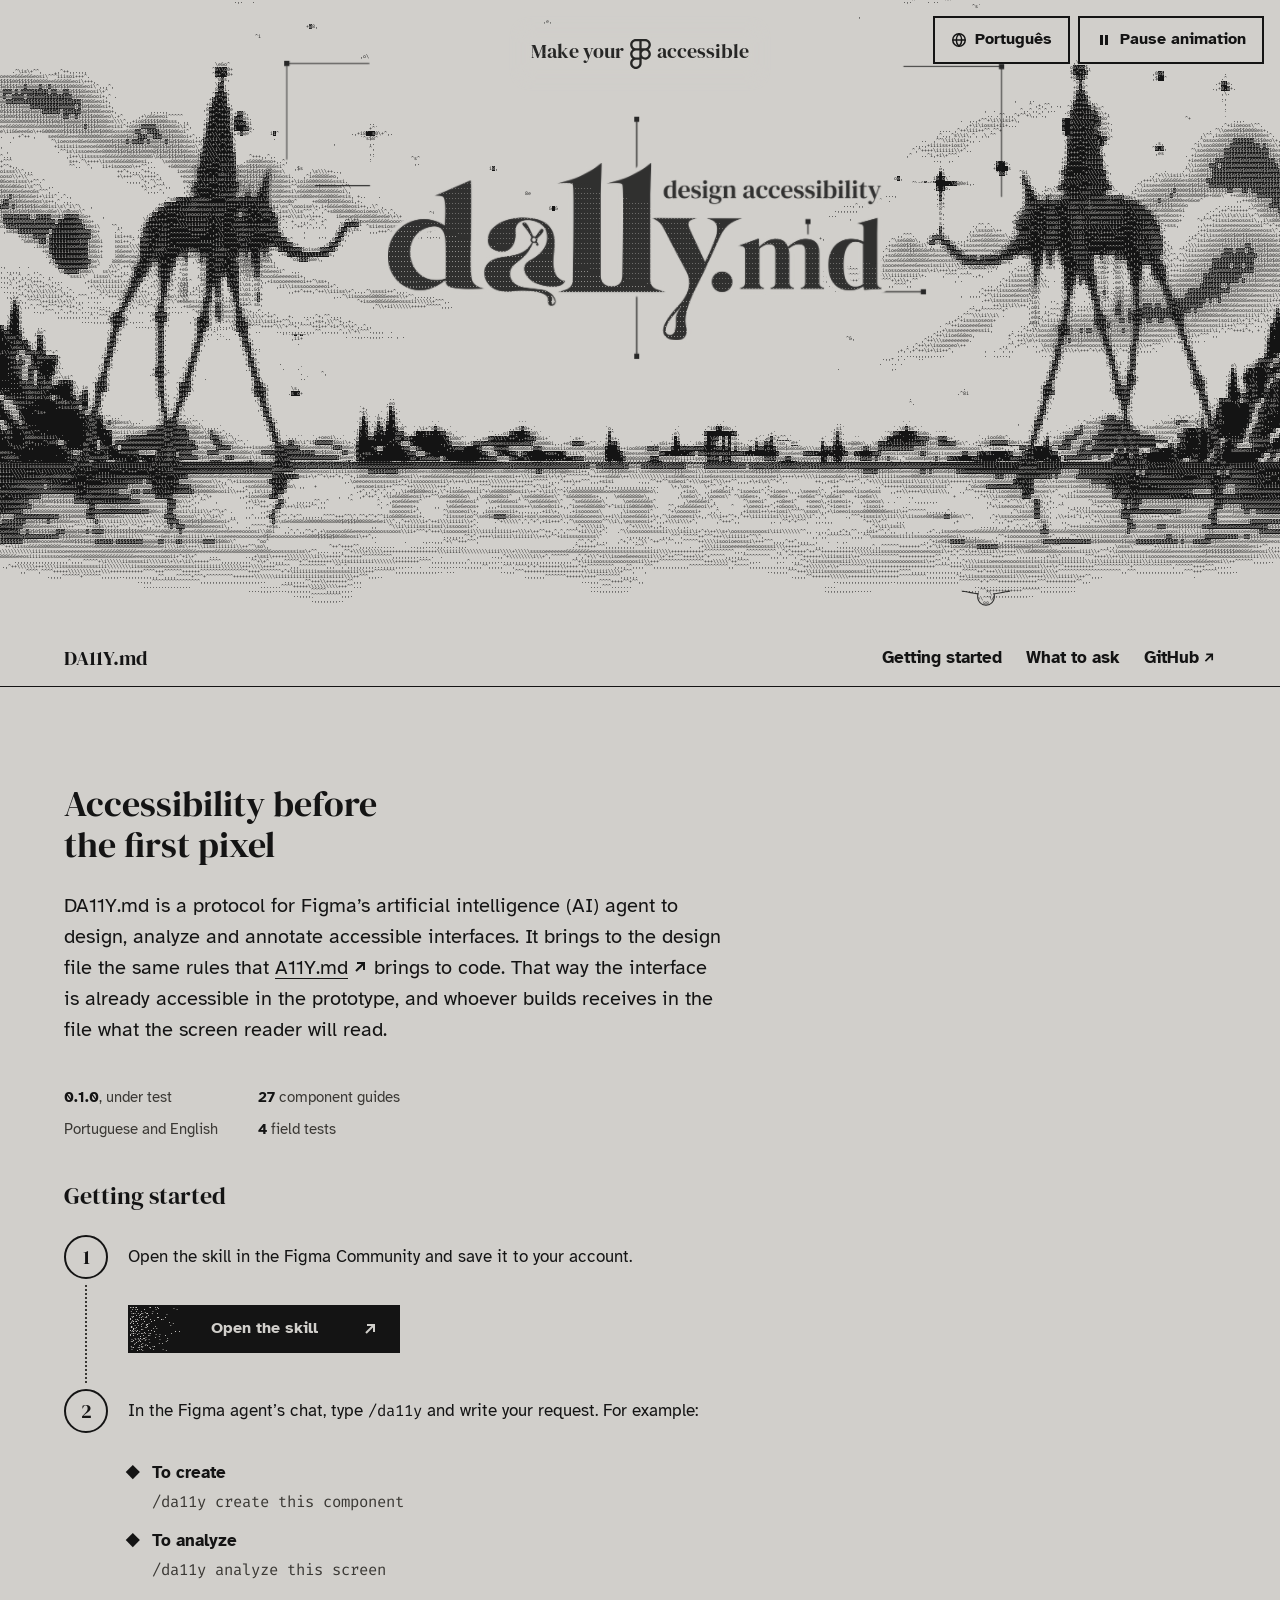
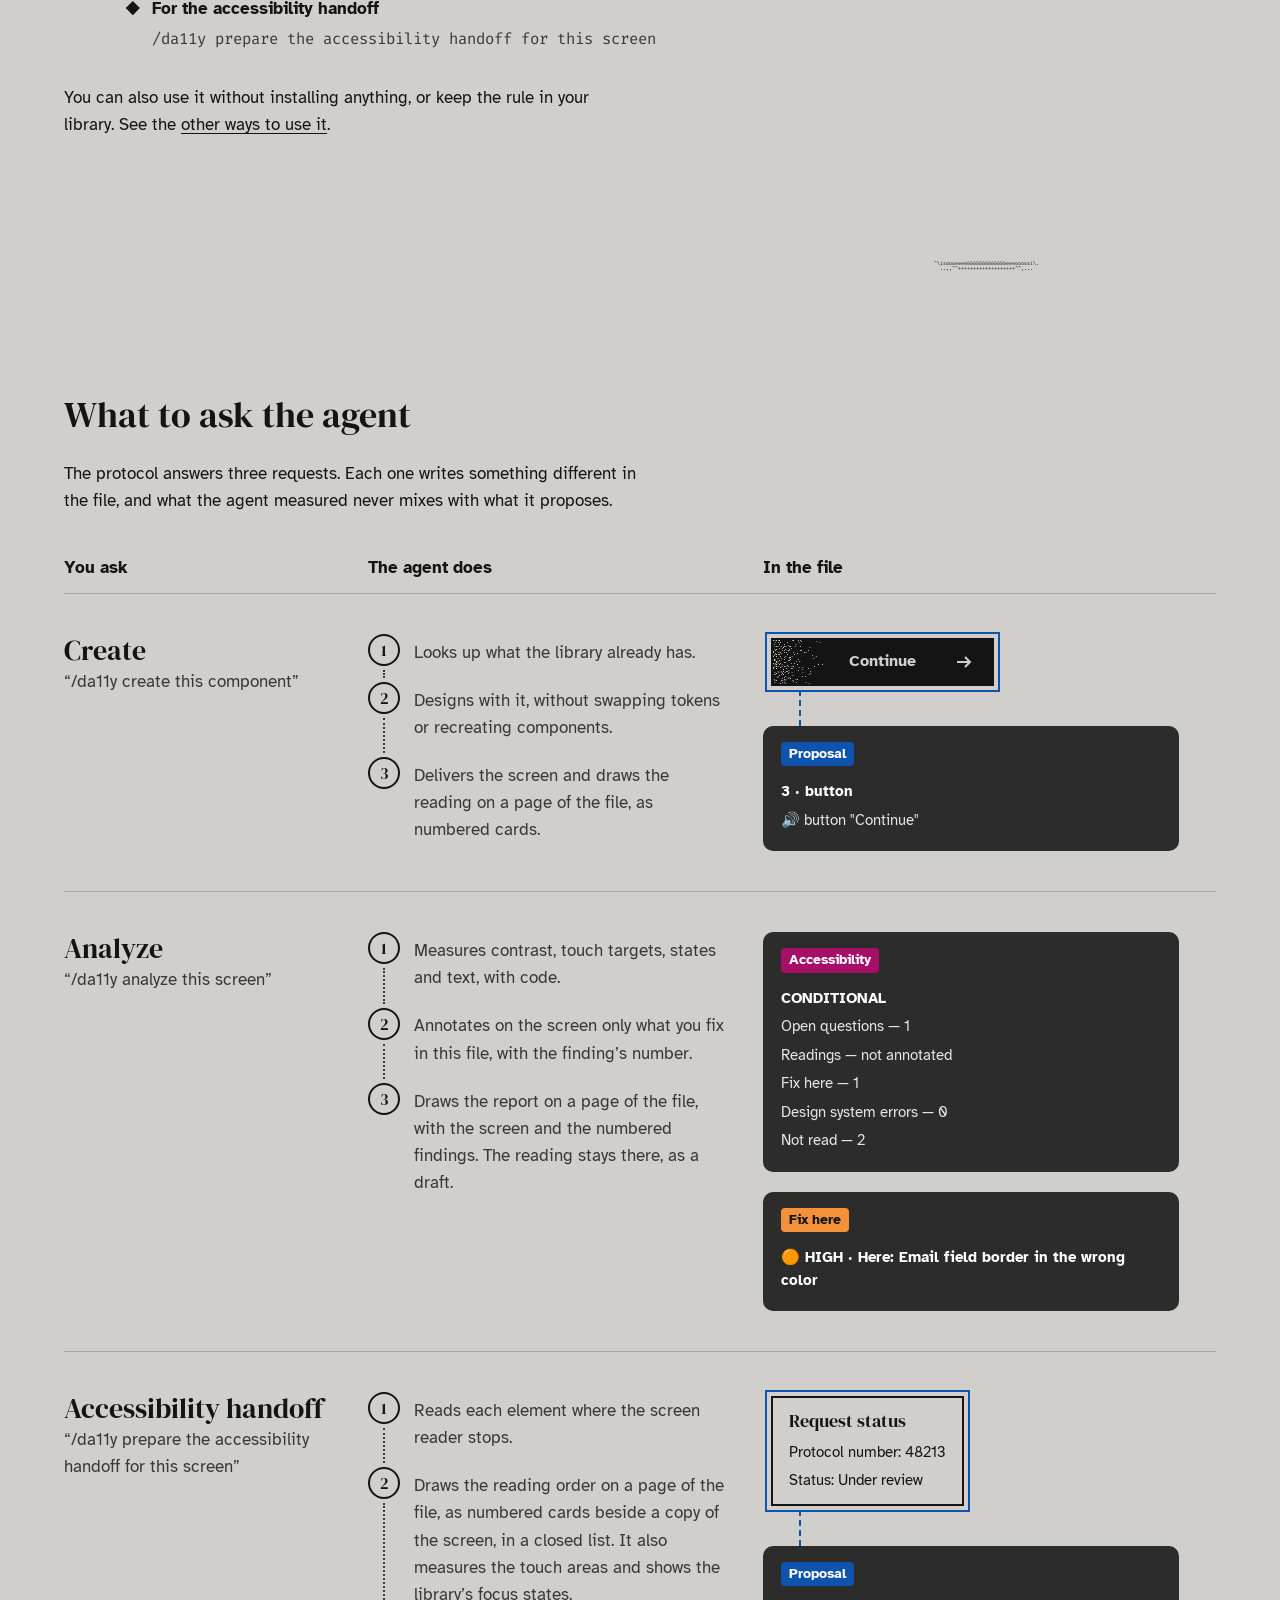
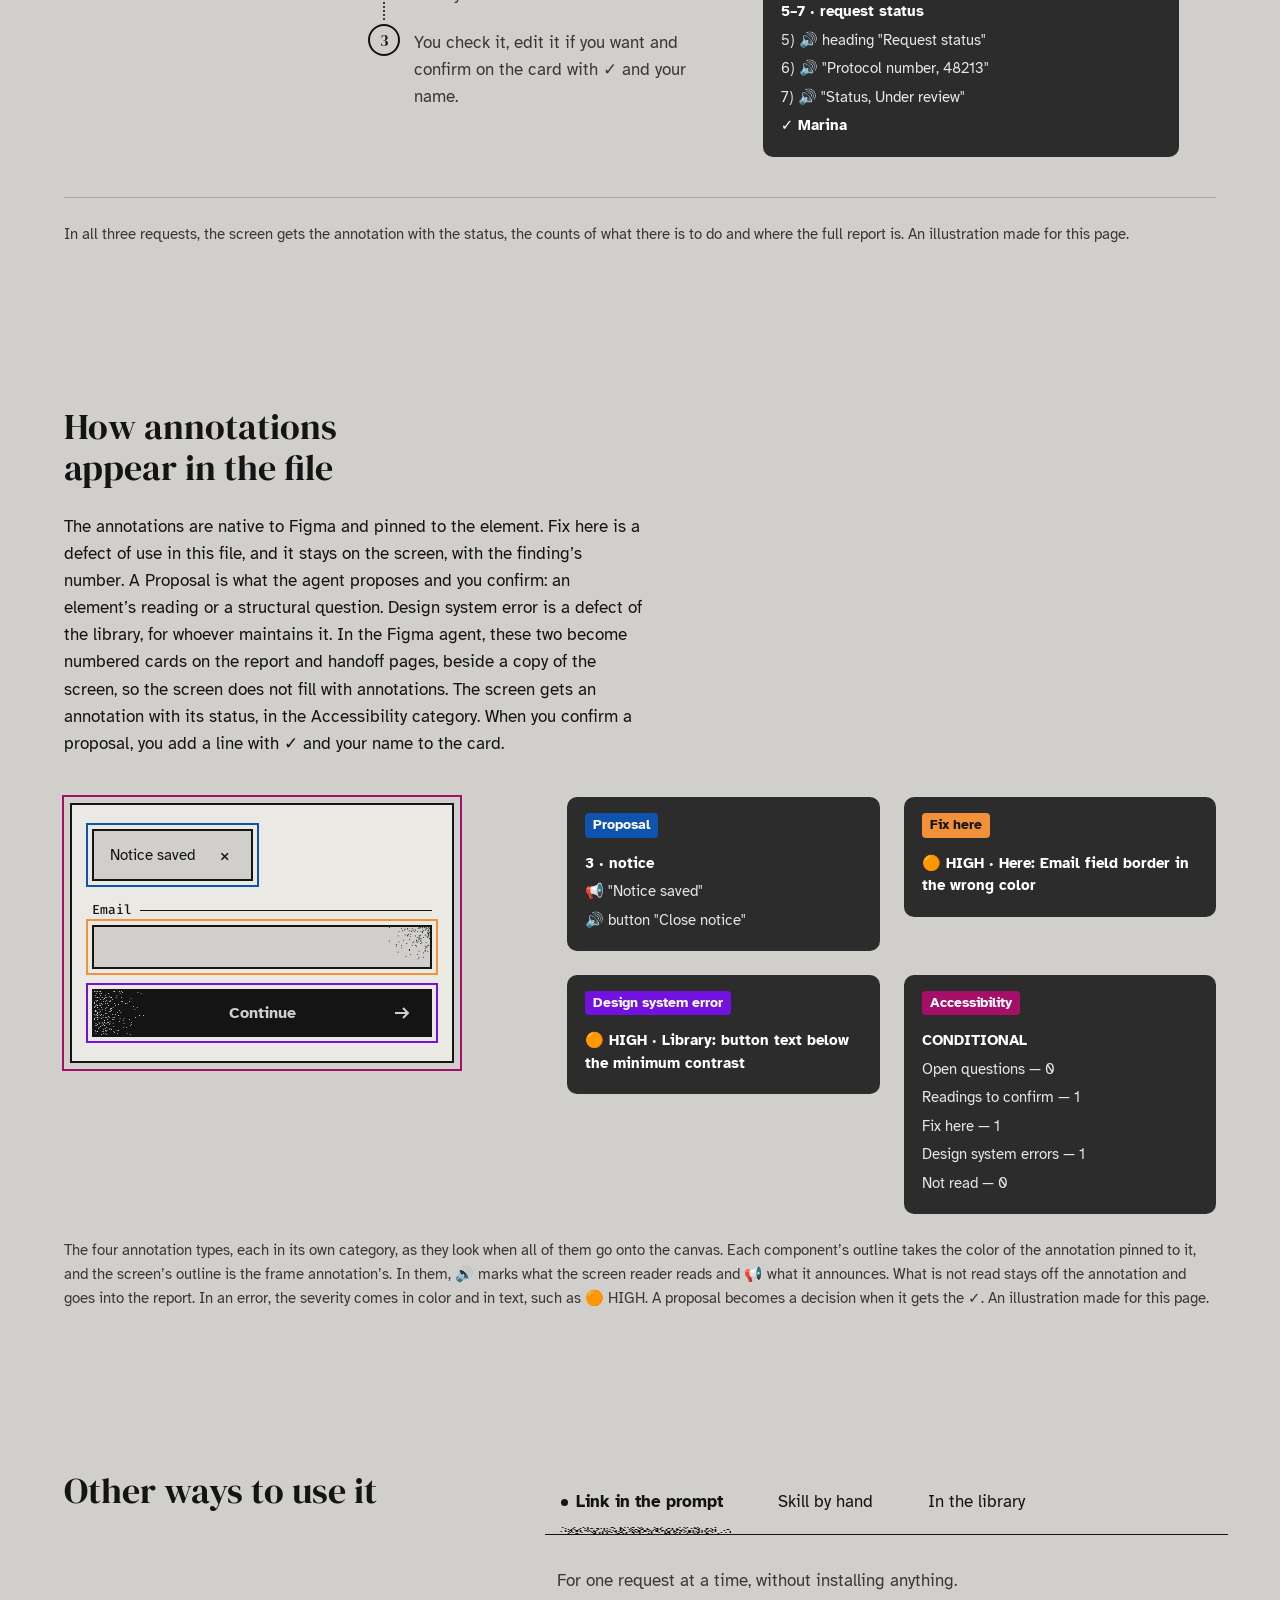
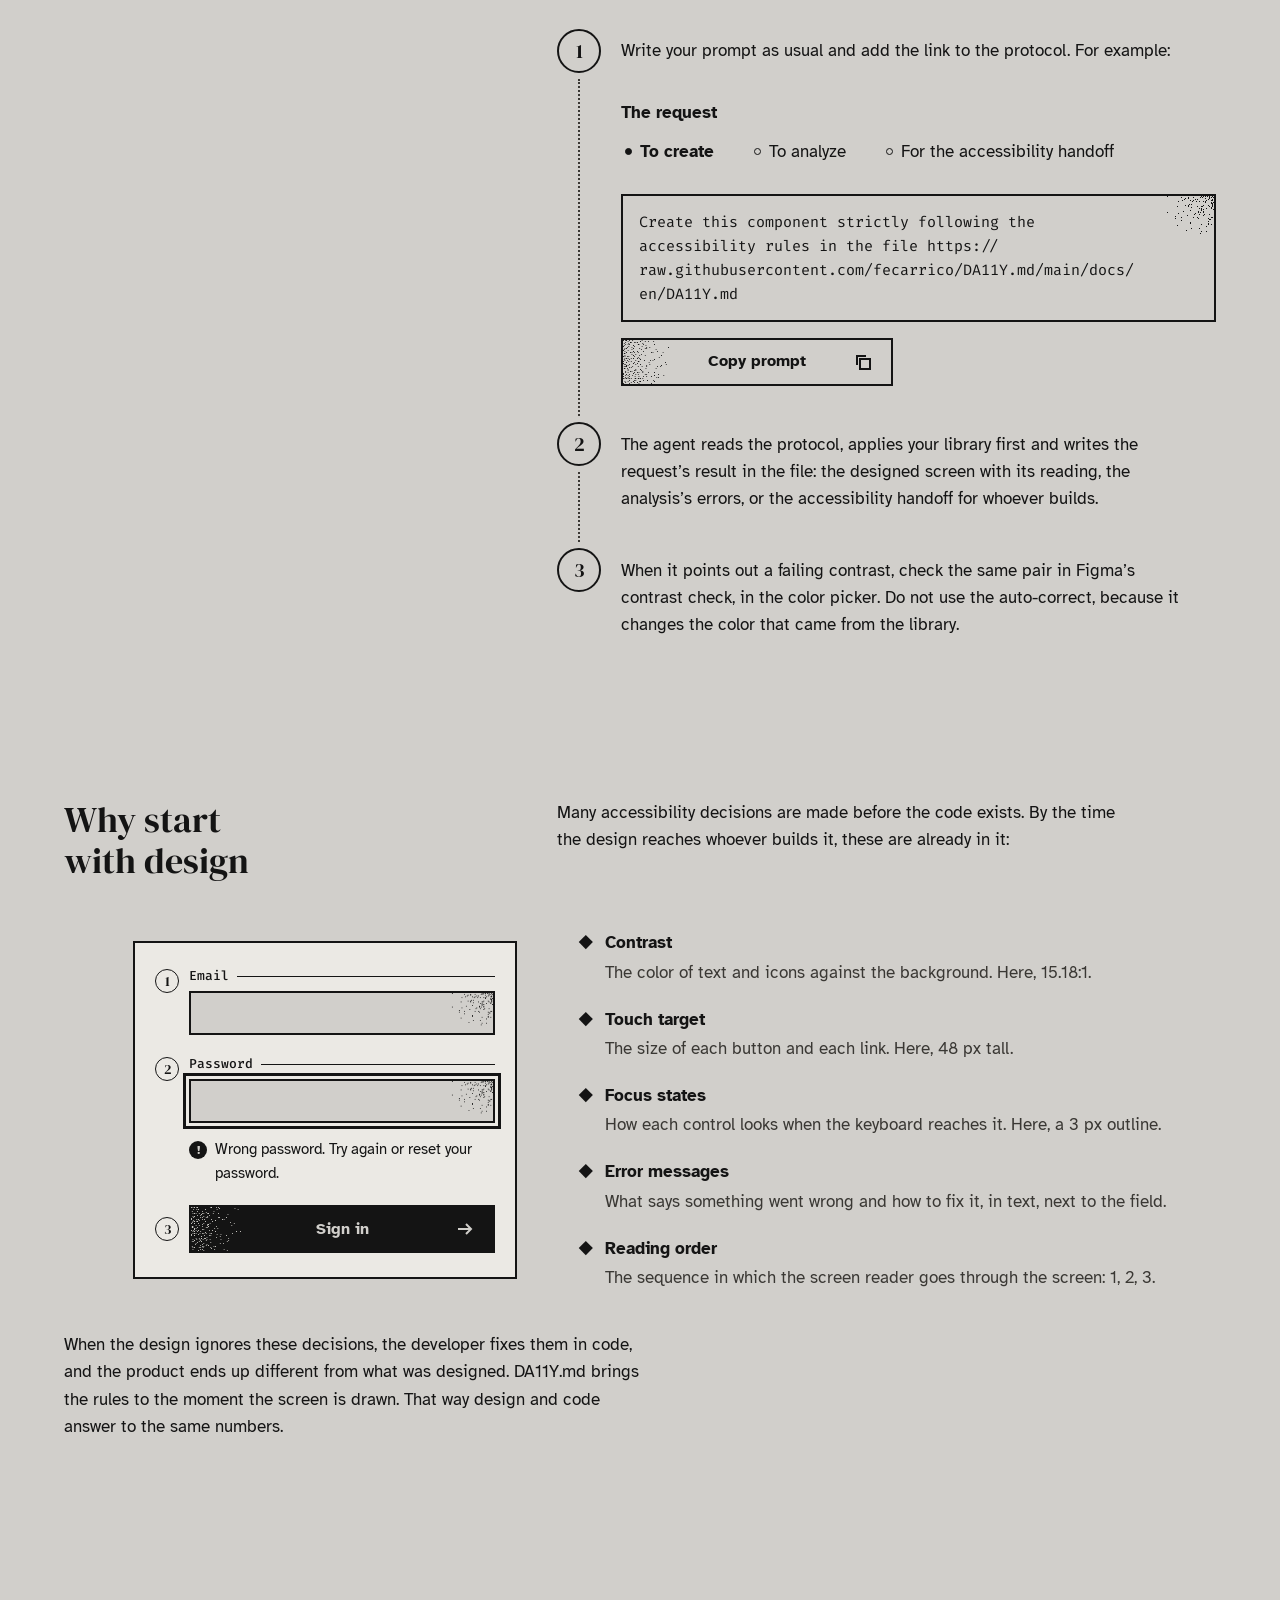
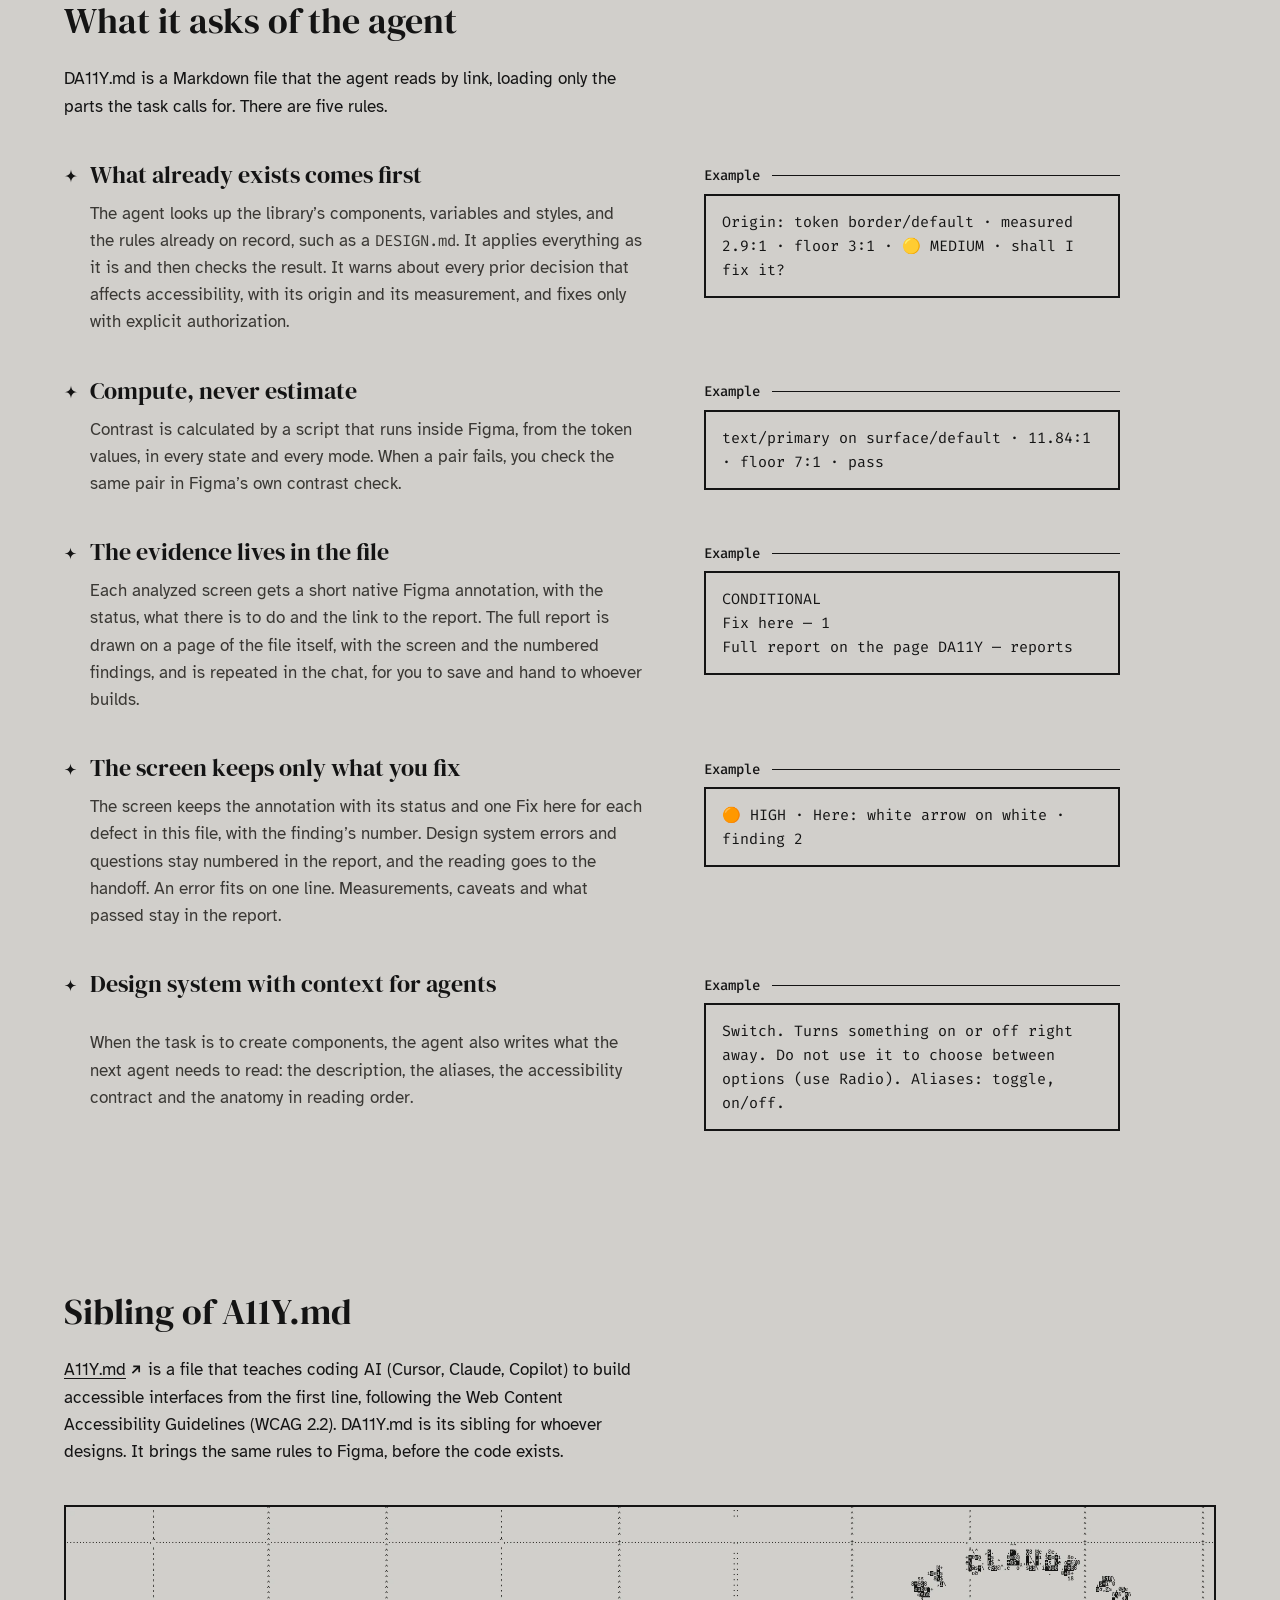
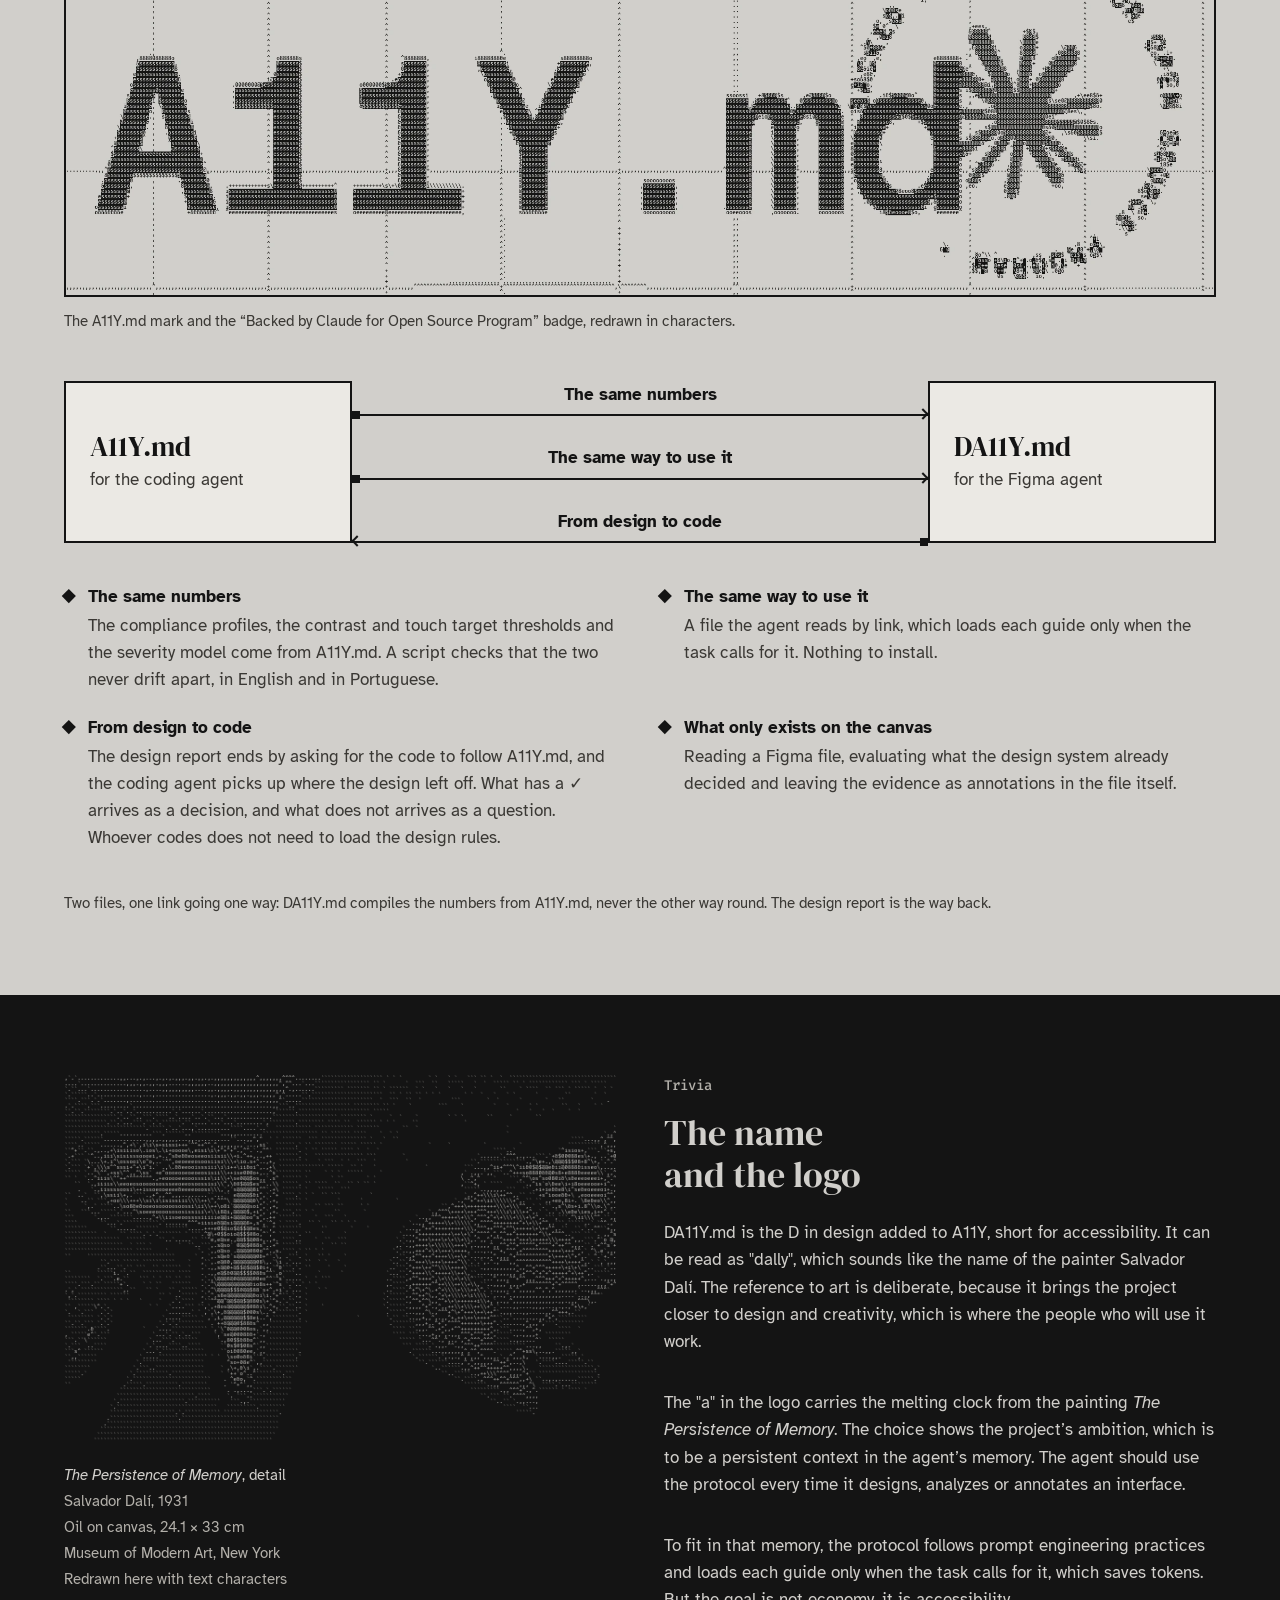
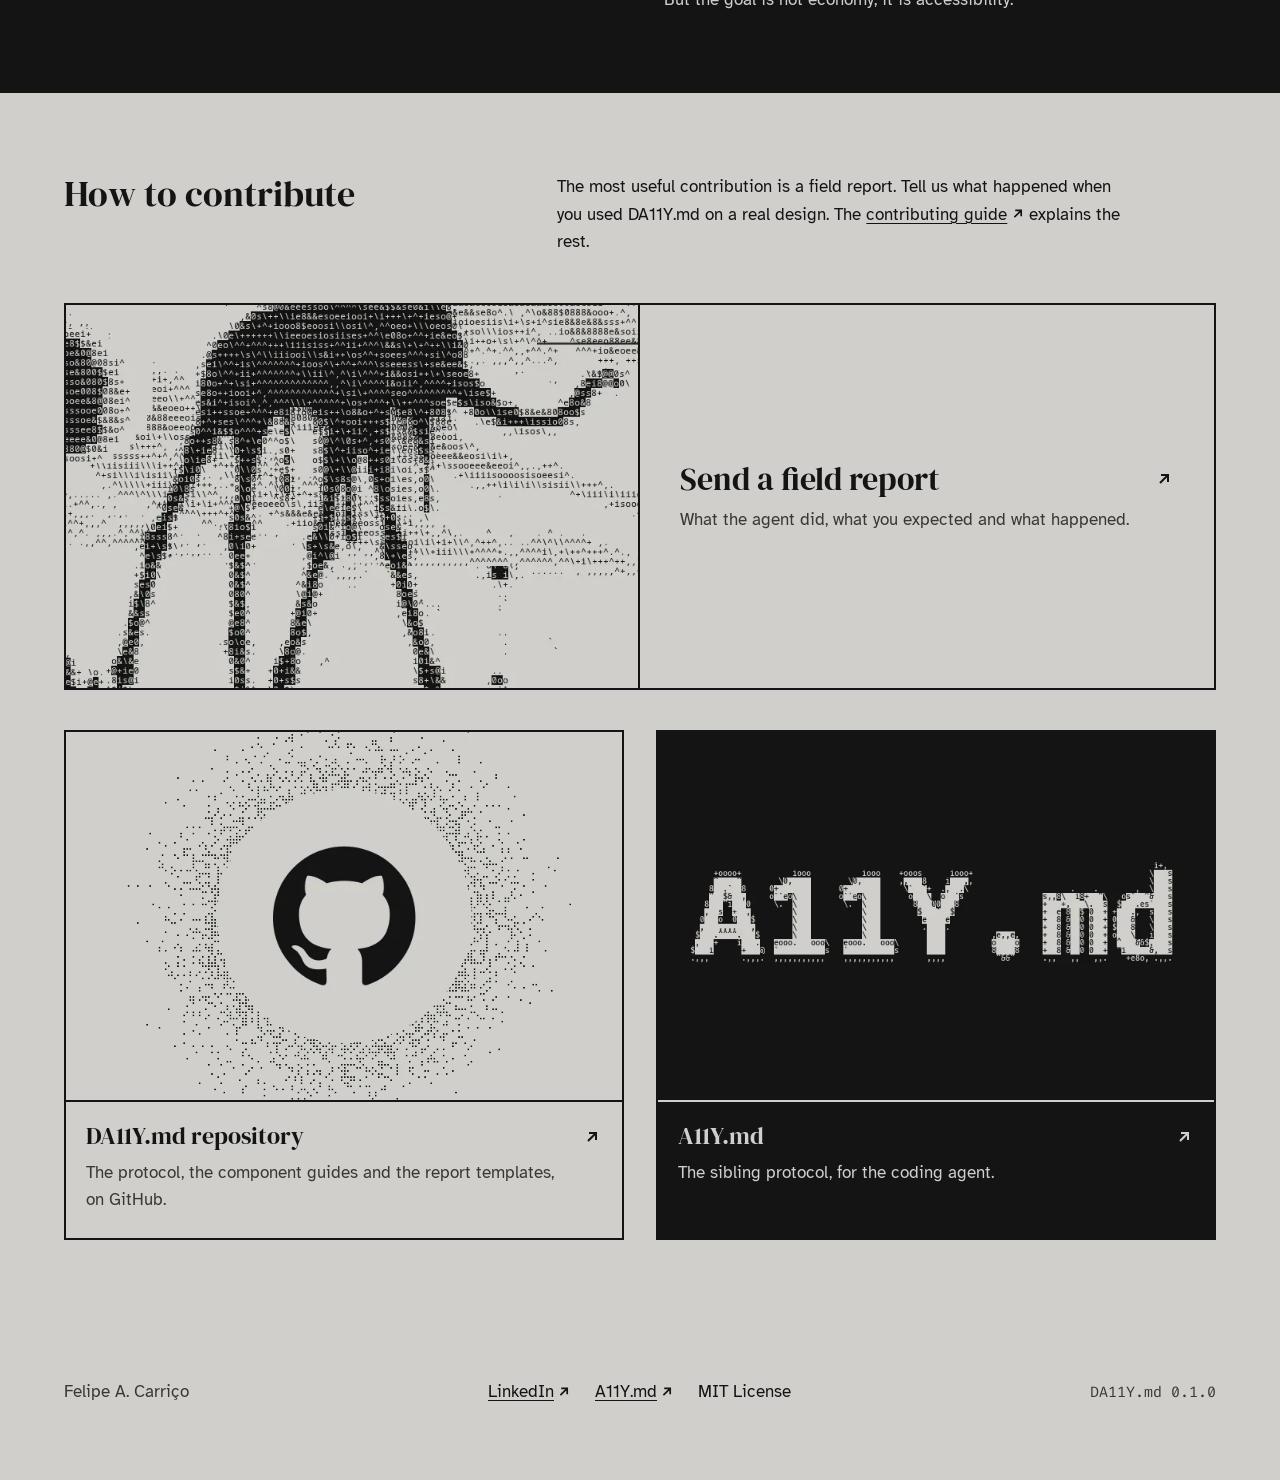
==== pagina/index.html @ 3fbbff3b "content: the page follows DA11Y.md 0.1.0, with the report and handoff pages DA11Y.md now keeps only " ====
<!doctype html>
<html lang="pt-BR">
<head>
<meta charset="utf-8">
<meta name="viewport" content="width=device-width, initial-scale=1">
<title>DA11Y.md · Acessibilidade antes do primeiro pixel</title>
<script>
  // Idioma, antes da primeira pintura: a escolha salva no botão vence; sem ela,
  // o primeiro idioma do navegador que a página tem (português ou inglês); sem
  // nenhum dos dois, inglês. Os textos trocam no script de idioma, no fim da página.
  (function () {
    var d = document.documentElement, lang;
    try { lang = localStorage.getItem('dally-lang'); } catch (e) { /* vale só nesta visita */ }
    if (lang !== 'pt' && lang !== 'en') {
      var list = navigator.languages && navigator.languages.length ? navigator.languages : [navigator.language || ''];
      lang = 'en';
      for (var i = 0; i < list.length; i++) {
        var code = String(list[i]).toLowerCase();
        if (code.indexOf('pt') === 0) { lang = 'pt'; break; }
        if (code.indexOf('en') === 0) break;
      }
    }
    d.dataset.lang = lang;
    d.lang = lang === 'en' ? 'en' : 'pt-BR';
    if (lang === 'en') d.classList.add('lang-pending');
    d.classList.add('js');
  })();
</script>
<link rel="stylesheet" href="fonts/fonts.css">
<link rel="icon" href="favicon.svg" type="image/svg+xml">
<link rel="icon" href="favicon-32.png" sizes="32x32" type="image/png">
<link rel="icon" href="favicon-16.png" sizes="16x16" type="image/png">
<link rel="apple-touch-icon" href="apple-touch-icon.png">
<style>
/* Layout: grid de 12 colunas, tudo alinhado pela mesma borda esquerda. O motivo
   é o das linhas de construção do hero: fio fino com nó quadrado marca cada
   seção e cada regra. Tema claro único, por escolha: tinta sobre papel.
   Contraste (contrast-check.py, Shield): tinta/papel 11,84:1 · tinta-2/papel
   7,52:1 · tinta/papel-2 15,18:1 · papel/tinta 11,84:1 · papel-mudo/tinta 8,52:1
   · branco/painel 13,97:1 · cinza/painel 11,19:1 · branco/rosa 7,32:1 */
:root {
  --paper: #d1cfcb;
  --paper-2: #ebe9e4;
  --ink: #141414;
  --ink-2: #3a3834;
  --rule: #a9a6a0; /* fio decorativo, não é componente */
  --paper-muted: #b3b0aa; /* só sobre --ink */
  --fig-panel: #2c2c2c; /* card de anotação do Figma */
  --fig-text: #ffffff;
  --fig-text-2: #e6e6e6;
  --fig-pink: #a50f68;
  /* as categorias das anotações de ação (DA11Y.md §5), na cor que o Figma dá a
     elas, escurecidas para 7:1 com o texto do chip: branco no azul e no violeta,
     tinta no laranja, que escurecido virava ferrugem */
  --fig-blue: #0e53ae;
  --fig-orange: #f2913a;
  --fig-violet: #7212df;
  --star: url("data:image/svg+xml,%3Csvg xmlns='http://www.w3.org/2000/svg' viewBox='0 0 24 24'%3E%3Cpath d='M12 1C12.6 8.2 15.8 11.4 23 12 15.8 12.6 12.6 15.8 12 23 11.4 15.8 8.2 12.6 1 12 8.2 11.4 11.4 8.2 12 1Z'/%3E%3C/svg%3E"); /* o rosa da categoria Accessibility, escurecido para 7:1 */
  --display: "DM Serif Display", Georgia, "Times New Roman", serif;
  --body: "Atkinson Hyperlegible", "Segoe UI", system-ui, sans-serif;
  --mono: "Fira Code", ui-monospace, "DejaVu Sans Mono", monospace;
  --gutter: 2rem;
  --hero-h: min(100svh, max(32rem, 36.26vw));
  /* no celular em pé, no máximo 1100 unidades de arte visíveis (layers.json, narrow) */
  --art-unit: max(100vw / 2063, min(var(--hero-h) * 0.6 / 748, 100vw / 1100));
  --spill: calc(var(--art-unit) * 190);
}

*, *::before, *::after { box-sizing: border-box; }
html { background: var(--paper); color: var(--ink); scroll-padding-top: 4.5rem; scroll-padding-bottom: 1rem; }
@media (max-width: 22.5em) { html { scroll-padding-top: 6.5rem; } }
/* em inglês, a página espera a tradução (script de idioma) para aparecer; se o script falhar,
   ela aparece assim mesmo em 1,5 s, em português (A11Y.md §6, Content Held Hostage) */
.lang-pending body { visibility: hidden; animation: lang-reveal 0s 1.5s forwards; }
@keyframes lang-reveal { to { visibility: visible; } }
body { position: relative; margin: 0; background: var(--paper); color: var(--ink); font: 1.0625rem/1.6 var(--body); }

/* pular para o conteúdo: o primeiro foco da página, visível quando recebe o foco (guide-navigation §1, SC 2.4.1) */
.skip-link { position: absolute; left: 1rem; top: 1rem; z-index: 10; display: inline-flex; align-items: center; min-height: 48px; padding: 0 1.25rem; background: var(--ink); color: var(--paper); font: 700 1rem/1.2 var(--body); text-decoration: none; transform: translateY(-200%); }
.skip-link:focus-visible, .skip-link:focus { transform: none; outline: 3px solid var(--ink); outline-offset: 3px; box-shadow: 0 0 0 6px var(--paper); }
/* o destino do link recebe o foco só para o próximo Tab começar ali; não é um controle */
main:focus { outline: none; }
/* texto corrido: no máximo ~70 caracteres por linha (A11Y.md §4, SC 1.4.8) */
main p { max-width: 34em; } /* no máximo ~80 caracteres em Atkinson Hyperlegible; 70ch dava ~100 */
.sr-only { position: absolute; width: 1px; height: 1px; padding: 0; margin: -1px; overflow: hidden; clip: rect(0, 0, 0, 0); white-space: nowrap; border: 0; }
:focus-visible { outline: 3px solid var(--ink); outline-offset: 3px; }
a { color: var(--ink); text-decoration-thickness: 1px; text-underline-offset: 0.18em; }
a:hover { text-decoration-thickness: 2px; }
.ext { width: 0.8em; height: 0.8em; margin-left: 0.2em; vertical-align: -0.05em; fill: currentColor; }
code { font-family: var(--mono); font-size: 0.92em; }

/* ---------- hero (o mesmo do laboratório) ---------- */
.hero { position: relative; height: calc(var(--hero-h) + var(--spill)); overflow: hidden; background: var(--paper); }
.hero__poster { position: absolute; bottom: 0; left: 50%; width: calc(var(--art-unit) * 2103); max-width: none; height: auto; transform: translateX(-50%); }
.hero__art-box { position: absolute; top: 0; left: 0; width: 1px; height: var(--hero-h); visibility: hidden; pointer-events: none; }
.hero__canvas { position: absolute; inset: 0; width: 100%; height: 100%; opacity: 0; }
.hero-live .hero__canvas { opacity: 1; }
/* ondas do clique na água: por cima da cena, nunca recebe o clique */
.hero__ripples { position: absolute; inset: 0; width: 100%; height: 100%; pointer-events: none; mix-blend-mode: difference; }
.hero-live .hero__poster { visibility: hidden; }
/* celular em pé: a imagem parada é a composição estreita (390 px), e cobre o hero inteiro presa pelo pé, onde fica o horizonte */
@media (max-width: 28.125em) {
  .hero__poster { top: auto; bottom: 0; left: 0; width: 100%; height: 100%; object-fit: cover; object-position: center bottom; transform: none; }
}
/* a frase fica no alto do céu: na altura de y 62 da arte, ou a 1,5rem do topo quando a arte é cortada em cima */
.hero__tagline { position: absolute; top: max(1.5rem, min(62 * var(--art-unit), var(--hero-h) - 686 * var(--art-unit))); left: 0; right: 0; z-index: 1; display: grid; justify-items: center; margin: 0; padding: 0 1rem; font-family: var(--display); font-size: 1.25rem; font-weight: 400; line-height: 1.2; text-align: center; color: var(--ink); }
.hero__tagline > span { grid-area: 1 / 1; }
/* a cópia de trás é uma faixa de papel opaca, esfumada na borda: a frase nunca encosta na tinta da cena,
   que no celular passa por trás dela (céu alto, estrelas, paralaxe). A11Y.md §6, Text over Video */
.tagline__halo { color: var(--paper); -webkit-text-stroke: 0.24em var(--paper); background: var(--paper); box-shadow: 0 0 0.6em 0.45em var(--paper); }
.tagline__halo .tagline__f { overflow: visible; }
.tagline__halo .tagline__f path { fill: var(--paper); stroke: var(--paper); stroke-width: 106; stroke-linejoin: round; }
.tagline__f { display: inline-block; width: calc(1.55em * 476 / 686); height: 1.55em; margin-inline: 0.1em; vertical-align: middle; }
.tagline__text .tagline__f { background-color: var(--ink); -webkit-mask: url(figma-f.svg) center / contain no-repeat; mask: url(figma-f.svg) center / contain no-repeat; }
.hero__tagline.is-textured .tagline__text { color: transparent; -webkit-background-clip: text; background-clip: text; background-repeat: no-repeat; }
.hero__tagline.is-textured .tagline__text .tagline__f { background-repeat: no-repeat; }
/* controles do topo, no canto direito, sobre o céu: o idioma e, na ponta, a pausa.
   Um componente só para os dois. Quebram linha antes de sair da tela (SC 1.4.10, 1.4.12). */
.hero__controls { position: absolute; top: 1rem; right: 1rem; left: 1rem; z-index: 3; display: flex; flex-wrap: wrap; justify-content: flex-end; gap: 0.5rem; pointer-events: none; }
.hero__ctrl { pointer-events: auto; display: inline-flex; align-items: center; gap: 0.5rem; min-width: 3rem; min-height: 3rem; padding: 0.5rem 1rem; border: 2px solid var(--ink); border-radius: 0; background: var(--paper); color: var(--ink); font: 700 1rem/1.2 var(--body); cursor: pointer; }
.hero__ctrl[hidden] { display: none; }
.hero__ctrl:focus-visible { outline: 3px solid var(--ink); outline-offset: 2px; box-shadow: 0 0 0 8px var(--paper); }
.hero__ctrl-icon { width: 1rem; height: 1rem; fill: currentColor; flex: none; }
.hero__lang .hero__ctrl-icon { fill: none; stroke: currentColor; stroke-width: 1.5; }
.hero__motion[data-state="running"] .icon-play, .hero__motion[data-state="paused"] .icon-pause { display: none; }
/* abaixo de 64em, os controles chegariam até a frase (em 60em, a 9 px dela): os dois entram no
   fluxo do topo, os controles e embaixo deles a frase, que desce junto se eles quebrarem linha
   ou crescerem com o zoom. Acima disso, o script do fim da página faz o mesmo (hero--stacked)
   quando a frase encosta nos controles, como com o espaçamento de texto do usuário (SC 1.4.12) */
@media (max-width: 63.99em) {
  .hero__controls { position: relative; inset: auto; margin: 1rem 1rem 0; }
  .hero__tagline { position: relative; top: auto; margin-top: 0.75rem; }
}
.hero--stacked .hero__controls { position: relative; inset: auto; margin: 1rem 1rem 0; }
.hero--stacked .hero__tagline { position: relative; top: auto; margin-top: 0.75rem; }

/* gotas: tela por cima da página, nunca recebe clique */
.drip { position: absolute; left: 0; z-index: 2; pointer-events: none; }

/* ---------- estrutura ----------
   Sem fios entre seções nem entre itens: a estrutura vem do alinhamento e do
   espaço. Toda seção tem o título na coluna da esquerda e o conteúdo na da
   direita, na mesma grade de 12 colunas. */
.page { padding-inline: 1rem; }
.wrap { max-width: 72rem; margin-inline: auto; }
.grid12, .split { display: grid; grid-template-columns: repeat(12, minmax(0, 1fr)); column-gap: var(--gutter); }
.grid12 > *, .split > * { grid-column: 1 / -1; min-width: 0; }
/* abaixo de 60em é tudo uma coluna: a grade vira bloco, porque os 11 vãos de
   2rem sozinhos (352 px) passariam da tela de 320 px (reflow, SC 1.4.10) */
@media (max-width: 59.99em) { .grid12, .split { display: block; } }

.section { padding-block: 4.5rem; }
h2 { margin: 0 0 1.5rem; max-width: 18ch; font: 400 2.25rem/1.15 var(--display); text-wrap: balance; }
h3, p { margin: 0; }
/* fluxo do conteúdo: o espaço entre blocos vem daqui, e só daqui */
.split .split__body > * + * { margin-top: 2em; }
.split .split__body > .decisions { margin-block: 2em; }
.split .split__wide { margin-top: 3rem; }
.lede { font-size: 1.25rem; line-height: 1.55; }

.actions { display: flex; flex-wrap: wrap; gap: 0.75rem; margin-top: 2rem; }

/* abertura: o texto à esquerda; a coluna da direita é das gotas e da poça */
.intro { padding-top: 4rem; }

/* as cinco decisões que já estão no desenho, em tipo grande */
.decisions { padding: 0; list-style: none; font: 400 1.75rem/1.25 var(--display); }

/* pontos: título e texto, separados só pelo espaço */

.subhead { font: 400 1.5rem/1.25 var(--display); }

/* anotações: o canvas do Figma, com cada anotação presa a um componente */
.pins { margin: 2.5rem 0 0; }
.pin { display: grid; grid-template-rows: auto auto 1fr; justify-items: start; }
.pin__node { display: flex; align-items: flex-end; min-height: 5.5rem; padding: 0 0 0.25rem 0.5rem; }
.pin__line { width: 0; height: 2.25rem; margin-left: 2.25rem; border-left: 2px dashed var(--cat, var(--fig-pink)); }
.pin__card { justify-self: stretch; align-content: start; display: grid; gap: 0.375rem; padding: 1rem 1.125rem 1.25rem; border-radius: 10px; background: var(--fig-panel); color: var(--fig-text-2); font: 0.9375rem/1.5 var(--body); }
.chip { display: inline-block; padding: 0.0625rem 0.5rem; border-radius: 4px; background: var(--cat, var(--fig-pink)); color: var(--cat-text, var(--fig-text)); font: 700 0.875rem/1.6 var(--body); }
/* cada tipo na sua categoria: o chip, a linha e o contorno do nó levam a cor dela */
.pin--decision { --cat: var(--fig-blue); }
.pin--fix { --cat: var(--fig-orange); --cat-text: var(--ink); }
.pin--ds { --cat: var(--fig-violet); }
.pin__card .chip { justify-self: start; margin-bottom: 0.5rem; }
.pin__type { margin: 0 0 0.25rem; color: var(--fig-text); font-weight: 700; }
.pin__card p { margin: 0; }
.mock { display: inline-flex; align-items: center; gap: 0.75rem; outline: 2px solid var(--cat, var(--fig-pink)); outline-offset: 4px; }
.mock-toast { display: inline-flex; align-items: center; gap: 1rem; padding: 0.625rem 0.75rem 0.625rem 1rem; border: 2px solid var(--ink); background: var(--paper); font-size: 0.9375rem; }
.mock-x { display: inline-grid; place-items: center; width: 1.75rem; height: 1.75rem; font-size: 1.125rem; line-height: 1; }
.pins figcaption { margin-top: 1.5rem; font-size: 0.9375rem; color: var(--ink-2); }
.pin--frame { --cat: var(--fig-pink); }
.pin__done { color: var(--fig-text); font-weight: 700; }
.mock-status { display: grid; gap: 0.25rem; padding: 0.75rem 1rem; border: 2px solid var(--ink); background: var(--paper); font-size: 0.9375rem; }
.mock-status__title { font: 400 1.125rem/1.2 var(--display); margin-bottom: 0.25rem; }

/* o que pedir: cada pedido lido da esquerda para a direita, você pede, o agente faz, no arquivo fica */
.flow { margin: 2.5rem 0 0; }
.flow__head { display: none; }
.flow__row { display: grid; gap: 1.75rem 2rem; padding: 2.25rem 0; border-top: 1px solid var(--rule); }
.flow__row:last-of-type { border-bottom: 1px solid var(--rule); }
.flow__ask h3 { font: 400 1.75rem/1.2 var(--display); }
.flow__label { margin: 1rem 0 0.5rem; font: 700 1rem/1.4 var(--body); }
.flow__ask .flow__label { margin-top: 0.75rem; }
.flow__say { color: var(--ink-2); }
.flow .stepper { gap: 1rem; }
.flow .step { grid-template-columns: 32px minmax(0, 1fr); gap: 0 0.875rem; }
.flow .step__num { width: 32px; height: 32px; font-size: 1rem; }
.flow .step__body { padding-top: 0.3rem; gap: 0; color: var(--ink-2); }
.flow .step:not(:last-child)::after { left: 15px; top: 36px; bottom: calc(-1rem + 4px); }
.flow__file { display: grid; gap: 1.25rem; align-content: start; }
.flow .pin__node { min-height: 0; padding-top: 0.25rem; }
.flow .pin__card { max-width: 26rem; }
.flow figcaption { margin-top: 1.5rem; font-size: 0.9375rem; color: var(--ink-2); }

/* a tela desenhada: o mesmo componente nas figuras das decisões e das anotações */
.mock-screen { display: grid; gap: 1.25rem; width: min(24rem, 100%); padding: 1.5rem 1.25rem; border: 2px solid var(--ink); background: var(--paper-2); }
.mock-screen .mock-field { width: 100%; }
.mock-screen .btn--mock { min-width: 0; width: 100%; }
.mock-row { display: grid; grid-template-columns: 1.5rem minmax(0, 1fr); gap: 0.625rem; align-items: start; }
.mock-order { display: grid; place-items: center; width: 1.5rem; height: 1.5rem; margin-top: 0.1rem; border: 1.5px solid var(--ink); border-radius: 50%; font: 400 0.875rem/1 var(--display); }
.mock-row .btn--mock { align-self: center; }
.mock-row:last-child .mock-order { margin-top: 0.75rem; }
.mock-input--focus { outline: 3px solid var(--ink); outline-offset: 3px; }
.mock-error { display: flex; gap: 0.5rem; align-items: baseline; margin-top: 0.5rem; font-size: 0.9375rem; }
.mock-error b { flex: none; display: inline-grid; place-items: center; width: 1.125rem; height: 1.125rem; border-radius: 50%; background: var(--ink); color: var(--paper); font-size: 0.75rem; line-height: 1; }
.decisions-fig { display: grid; gap: 2.5rem; margin: 2.5rem 0 0; }
.decisions-fig figcaption { font-size: 1.0625rem; color: var(--ink); max-width: 34em; }

/* o canvas das anotações: a tela à esquerda, as quatro anotações à direita; a cor do contorno liga as duas */
.canvas { display: grid; gap: 2.5rem; }
.mock-screen--pinned { outline: 2px solid var(--fig-pink); outline-offset: 6px; margin: 6px; }
.mock--decision { --cat: var(--fig-blue); }
.mock--fix { --cat: var(--fig-orange); }
.mock--ds { --cat: var(--fig-violet); }
.mock-screen .mock-toast { justify-self: start; }
.canvas__cards { display: grid; gap: 1.5rem; align-content: start; }

/* as regras, cada uma com um exemplo no formato do protocolo */
.rule__ex { margin-top: 0.5rem; }
.rule__ex pre { font-size: 0.875rem; }

/* irmão do A11Y.md: os dois arquivos nas pontas e três setas de borda a borda, no fio com nó quadrado do hero */
.kin { margin: 3rem 0 0; display: grid; gap: 2.5rem; }
.kin__diagram { display: grid; gap: 1.25rem; }
.kin__node { display: grid; gap: 0.25rem; align-content: center; padding: 1.25rem 1.5rem; border: 2px solid var(--ink); background: var(--paper-2); }
.kin__title { font: 400 1.75rem/1.1 var(--display); }
.kin__sub { color: var(--ink-2); }
.kin__links { display: grid; gap: 1.25rem; margin: 0; padding: 0 0.5rem; list-style: none; }
.kin__link { display: grid; grid-template-columns: auto minmax(0, 1fr); gap: 0 0.75rem; align-items: center; }
.kin__label { font-weight: 700; }
.kin__arrow { position: relative; display: block; height: 2px; min-width: 3rem; background: var(--ink); }
.kin__arrow::before { content: ""; position: absolute; left: 0; top: -3px; width: 8px; height: 8px; background: var(--ink); }
.kin__arrow::after { content: ""; position: absolute; right: 1px; top: -4px; width: 8px; height: 8px; border-top: 2px solid var(--ink); border-right: 2px solid var(--ink); transform: rotate(45deg); }
.kin__link--back .kin__arrow::before { left: auto; right: 0; }
.kin__link--back .kin__arrow::after { right: auto; left: 1px; transform: rotate(-135deg); }
.kin figcaption { font-size: 0.9375rem; color: var(--ink-2); }
@media (min-width: 60em) {
  .flow__head { display: grid; grid-template-columns: minmax(0, 3fr) minmax(0, 4fr) minmax(0, 5fr); gap: 2rem; padding-bottom: 0.75rem; font-weight: 700; }
  .flow__head p { margin: 0; }
  .flow__row { grid-template-columns: minmax(0, 3fr) minmax(0, 4fr) minmax(0, 5fr); padding: 2.5rem 0; }
  .flow__label { position: absolute; width: 1px; height: 1px; padding: 0; margin: -1px; overflow: hidden; clip: rect(0, 0, 0, 0); white-space: nowrap; border: 0; }
  .decisions-fig { grid-template-columns: minmax(0, 5fr) minmax(0, 7fr); column-gap: 4rem; align-items: center; }
  .decisions-fig .topics { grid-template-columns: minmax(0, 1fr); }
  .decisions-fig figcaption { grid-column: 1 / -1; }
  .decisions-fig .mock-screen { justify-self: end; }
  .canvas { grid-template-columns: minmax(0, 5fr) minmax(0, 7fr); align-items: start; }
  .canvas__cards { grid-template-columns: repeat(2, minmax(0, 1fr)); }
  .rule { grid-template-columns: minmax(0, 1fr) minmax(0, 26rem); column-gap: 3rem; }
  .rule h3, .rule > p { grid-column: 1; }
  .rule__ex { grid-column: 2; grid-row: 1 / span 2; align-self: start; margin-top: 0.4rem; }
  .kin__diagram { grid-template-columns: minmax(0, 3fr) minmax(0, 6fr) minmax(0, 3fr); gap: 0; align-items: stretch; }
  .kin__links { align-content: center; gap: 1.75rem; padding: 0; }
  .kin__link { grid-template-columns: minmax(0, 1fr); gap: 0.375rem; }
  .kin__label { justify-self: center; text-align: center; }
  .kin__arrow { min-width: 0; }
}

/* curiosidade: faixa escura, papel sobre tinta, como a ilustração em ASCII */
.trivia { margin-inline: -1rem; padding: 5rem 1rem; background: var(--ink); color: var(--paper); }
.trivia :focus-visible { outline-color: var(--paper); }
.trivia__grid { display: grid; grid-template-columns: repeat(auto-fit, minmax(min(100%, 24rem), 1fr)); gap: 3rem; align-items: start; }
.trivia__grid > * { min-width: 0; }
.trivia__eyebrow { margin: 0 0 1rem; font: 500 0.875rem/1.5 var(--mono); color: var(--paper-muted); }
.trivia h2 { color: var(--paper); }
.trivia .prose { display: grid; gap: 2em; max-width: 40rem; }
.trivia .prose p { color: var(--paper); }
.painting { margin: 0; }
.painting img { display: block; width: 100%; height: auto; }
.label { margin-top: 1.25rem; display: grid; gap: 0.125rem; font-size: 0.9375rem; color: var(--paper-muted); }
.label__title { color: var(--paper); }

.footer { padding-block: 3rem 4rem; }
.footer__row { display: flex; flex-wrap: wrap; align-items: center; justify-content: space-between; gap: 1rem 2rem; }
.footer p { margin: 0; color: var(--ink-2); }
.footer__links { display: flex; flex-wrap: wrap; align-items: center; gap: 0 1.5rem; margin: 0; padding: 0; list-style: none; }
.footer__links a { display: inline-flex; align-items: center; min-height: 48px; }
.footer__version { font-family: var(--mono); font-size: 0.9375rem; }


/* ---------- componentes (a mesma família da página de componentes) ----------
   Foco dos controles (botões, abas, cards): cantoneiras de 3 px que cobrem
   70% do contorno, 2,1 px de contorno inteiro (SC 2.4.13 pede 2 px). Links no
   meio do texto seguem com o contorno comum. */
.btn:focus-visible, .tab:focus-visible, .card__link:focus-visible { outline: none; }
.btn:focus-visible::after, .tab:focus-visible::after, .card:focus-within::after {
  content: ""; position: absolute; inset: -9px; pointer-events: none;
  background:
    linear-gradient(var(--ink), var(--ink)) top left / 35% 3px no-repeat,
    linear-gradient(var(--ink), var(--ink)) top left / 3px 35% no-repeat,
    linear-gradient(var(--ink), var(--ink)) top right / 35% 3px no-repeat,
    linear-gradient(var(--ink), var(--ink)) top right / 3px 35% no-repeat,
    linear-gradient(var(--ink), var(--ink)) bottom left / 35% 3px no-repeat,
    linear-gradient(var(--ink), var(--ink)) bottom left / 3px 35% no-repeat,
    linear-gradient(var(--ink), var(--ink)) bottom right / 35% 3px no-repeat,
    linear-gradient(var(--ink), var(--ink)) bottom right / 3px 35% no-repeat;
}
.tab:focus-visible::after { inset: -2px -10px; }

/* botão: textura em pontilhado numa faixa à esquerda, nunca sob o texto */
.actions { display: flex; flex-wrap: wrap; gap: 0.75rem 1rem; margin-top: 2rem; }
.btn { --tex-w: 56px; position: relative; display: inline-grid; grid-template-columns: var(--tex-w) 1fr var(--tex-w); align-items: center; min-width: 17rem; min-height: 48px; padding: 0; border: 2px solid var(--ink); background: var(--paper); color: var(--ink); font: 700 1rem/1.2 var(--body); white-space: nowrap; text-decoration: none; cursor: pointer; }
/* as duas laterais têm a mesma largura: o rótulo fica no centro do botão */
.btn__label { grid-column: 2; padding: 0 0.5rem; text-align: center; }
.btn .ico { grid-column: 3; justify-self: end; width: 1.25rem; height: 1.25rem; margin-right: 1.125rem; fill: none; stroke: currentColor; stroke-width: 2; }
.btn--primary { background: var(--ink); color: var(--paper); }
.btn::before, .btn__tex { content: ""; position: absolute; top: 0; bottom: 0; left: 0; width: var(--tex-w); background-repeat: no-repeat; background-size: 100% 100%; pointer-events: none; }
.btn::before { background-image: var(--tex-a, none); }
.btn--primary::before { background-image: var(--tex-a-ink, none); }
.btn__tex { opacity: 0; background-image: var(--tex-b, none); transition: opacity 320ms cubic-bezier(0.2, 0.7, 0.2, 1); }
.btn--primary .btn__tex { background-image: var(--tex-b-ink, none); }
.btn:hover .btn__tex { opacity: 1; }
.btn:hover .btn__label { text-decoration: underline; text-decoration-thickness: 2px; text-underline-offset: 0.2em; }


/* abas */
.tabs { margin-top: 1.75rem; }
.start { margin-top: 2.5rem; }
.start__title { font: 400 1.5rem/1.25 var(--display); }
.start .stepper { margin-top: 1.5rem; }
.start .step__body > .actions { margin-top: 0; }
.start .topics { grid-template-columns: minmax(0, 1fr); gap: 0.75rem; }
.start__more { margin-top: 2rem; max-width: 32em; }
/* a lista rola de lado (GOSTO 21) e corta o que passa da borda: 8 px em cima e embaixo cabem o colchete de foco
   e o contorno de cores forçadas (3 px a 4 px), e o scroll-padding deixa os 12 px das laterais no encaixe da rolagem */
.tabs__list { display: flex; flex-wrap: nowrap; gap: 0 2rem; padding: 0.5rem 0.75rem; margin: 0 -0.75rem; scroll-padding-inline: 0.75rem; border-bottom: 1px solid var(--ink); overflow-x: auto; scroll-snap-type: x proximity; scrollbar-width: thin; }
.tab { position: relative; display: inline-flex; align-items: center; gap: 0.5rem; min-height: 48px; white-space: nowrap; scroll-snap-align: start; padding: 0 0.25rem; border: 0; background: none; color: var(--ink); font: 400 1.0625rem/1.2 var(--body); cursor: pointer; }
.tab::before { content: ""; width: 7px; height: 7px; border-radius: 50%; flex: none; }
.tab[aria-selected="true"] { font-weight: 700; }
.tab[aria-selected="true"]::before { background: var(--ink); }
.tab__mark { position: absolute; left: -0.25rem; right: -0.25rem; bottom: -0.5rem; height: 7px; background: var(--tex-tab, var(--ink)) center / 100% 100% no-repeat; opacity: 0; }
.tab[aria-selected="true"] .tab__mark { opacity: 1; }
/* o painel desce 0,75rem para o contorno de foco (3 px, a 3 px) não encostar na linha das abas */
.tabs__panel { margin-top: 0.75rem; padding-top: 1.25rem; }
.tabs__panel > * + * { margin-top: 2em; }
.tabs__panel > .tabs__heading[hidden] + * { margin-top: 0; }

/* passos numerados, na vertical: círculos ligados por pontilhado */
.stepper { display: grid; gap: 2.25rem; margin: 0; padding: 0; list-style: none; }
.step { position: relative; display: grid; grid-template-columns: 44px minmax(0, 1fr); gap: 0 1.25rem; }
.step__num { display: grid; place-items: center; width: 44px; height: 44px; border: 2px solid var(--ink); border-radius: 50%; background: var(--paper); font: 400 1.25rem/1 var(--display); }
.step__body { min-width: 0; display: grid; gap: 2em; align-content: start; padding-top: 0.55rem; }
.step:not(:last-child)::after { content: ""; position: absolute; left: 21px; top: 50px; bottom: calc(-2.25rem + 6px); border-left: 2px dotted var(--ink-2); }

/* bloco para copiar: o campo com rótulo e linha, com cara de código */
.copy { display: grid; grid-template-columns: minmax(0, 1fr); gap: 0.5rem; min-width: 0; }
.copy pre { min-width: 0; }
.copy__label { display: flex; align-items: center; gap: 0.75rem; font: 500 0.875rem/1.4 var(--mono); color: var(--ink); }
.copy__label::after { content: ""; flex: 1; border-top: 1px solid var(--ink); }
.copy pre { margin: 0; padding: 0.875rem 4.5rem 0.875rem 1rem; border: 2px solid var(--ink); background: var(--paper) var(--tex-corner, none) right top / 64px 40px no-repeat; font: 0.9375rem/1.6 var(--mono); white-space: pre-wrap; overflow-wrap: break-word; }
.copy pre code { font-size: 1em; }
.copy__row { display: flex; flex-wrap: wrap; align-items: center; gap: 0.75rem 1rem; margin-top: 0.5rem; }
.copy__status { min-height: 1.6em; font-size: 0.9375rem; }

/* cards: um link por card, o card inteiro clicável */
.cards { display: grid; grid-template-columns: repeat(auto-fill, minmax(min(100%, 18rem), 1fr)); gap: 2.5rem 2rem; }
.card { position: relative; display: grid; grid-template-rows: auto 1fr; border: 2px solid var(--ink); background: var(--paper); }
.card__img { display: block; width: 100%; height: auto; aspect-ratio: 3 / 2; object-fit: cover; border-bottom: 2px solid var(--ink); }
.card__body { display: grid; grid-template-columns: 1fr auto; align-content: start; gap: 0.5rem 1rem; padding: 1.25rem 1.25rem 1.5rem; }
.card__title { grid-column: 1; font: 400 1.5rem/1.2 var(--display); }
.card__text { grid-column: 1; color: var(--ink-2); }
.card .ico { grid-column: 2; grid-row: 1; align-self: center; width: 1.25rem; height: 1.25rem; fill: none; stroke: currentColor; stroke-width: 2; }
.card__link { color: inherit; text-decoration: none; }
.card__link::before { content: ""; position: absolute; inset: 0; }
.card__link:hover { text-decoration: underline; text-decoration-thickness: 2px; }
.card__tag { justify-self: start; grid-column: 1; padding: 0.125rem 0.5rem; border: 1px solid currentColor; font: 500 0.875rem/1.5 var(--mono); }
.card--dark { background: var(--ink); color: var(--paper); }
.card--dark .card__img { border-bottom-color: var(--paper); }
.card--dark .card__text { color: var(--paper); }

/* os componentes desenhados na figura das anotações */
.mock-field { display: grid; gap: 0.375rem; width: min(15rem, 100%); }
.mock-field__label { display: flex; align-items: center; gap: 0.5rem; font: 500 0.8125rem/1.4 var(--mono); }
.mock-field__label::after { content: ""; flex: 1; border-top: 1px solid var(--ink); }
.mock-input { height: 2.75rem; border: 2px solid var(--ink); background: var(--paper) var(--tex-corner, none) right top / 56px 34px no-repeat; }
.btn.btn--mock { min-width: min(12rem, 100%); cursor: default; }
/* o nó ocupa a coluna e o campo desenhado encolhe com ela: com letra grande numa tela estreita, a figura não rola de lado */
.pin__node { justify-self: stretch; max-width: 100%; }
.mock-field { max-width: 100%; }

/* seção sem coluna de título: título e abertura em cima, conteúdo em largura cheia */
.section__intro { max-width: 46rem; }
.section__intro h2 { max-width: 22ch; }
.section__intro p { max-width: 34em; }

/* as decisões que já estão no desenho: tópicos com losango */
.split .split__body > .topics { margin-block: 2em; }
.topics { display: grid; gap: 1.25rem 2.5rem; margin: 0; padding: 0; list-style: none; }
.topics li { display: grid; grid-template-columns: 1.5rem 1fr; gap: 0.125rem 0; align-content: start; }
.topics li::before { content: ""; grid-row: 1; width: 0.6rem; height: 0.6rem; margin-top: 0.5rem; background: var(--ink); transform: rotate(45deg); }
.topics__name { grid-column: 2; font-weight: 700; }
.topics__text { grid-column: 2; color: var(--ink-2); }

/* abas de "Como começar" */
.tabs--first { margin-top: 0; }
/* sem JavaScript: os blocos empilhados, cada um com o seu título */
.tabs__heading { margin-top: 2.5rem; font: 400 1.5rem/1.25 var(--display); }
.tabs__panel:first-of-type .tabs__heading { margin-top: 0; }
/* com JavaScript, antes de as abas ficarem prontas, só o primeiro bloco aparece */
.js .tabs:not(.is-ready) .tabs__panel ~ .tabs__panel { display: none; }
.js .tabs:not(.is-ready) .tabs__heading { display: none; }
.tabs__lead { color: var(--ink-2); }
.tabs__panel .stepper { margin-top: 2em; }
.tabs__note { margin-top: 2em; max-width: 34em; font-size: 0.9375rem; color: var(--ink-2); }
.copy + .copy { margin-top: 0.5rem; }
.copy--small pre { padding-right: 1rem; background-image: none; }

/* as cinco regras: grade, com a estrela de quatro pontas */
.rules { display: grid; gap: 2.5rem 2.5rem; margin: 2.5rem 0 0; padding: 0; list-style: none; }
.rule { display: grid; gap: 0.625rem; align-content: start; }
.rule h3 { display: flex; gap: 0.75rem; align-items: baseline; font: 400 1.5rem/1.25 var(--display); text-wrap: balance; }
.rule h3::before { content: ""; flex: none; width: 0.85rem; height: 0.85rem; background: var(--ink); -webkit-mask: var(--star) center / contain no-repeat; mask: var(--star) center / contain no-repeat; }
.rule p { color: var(--ink-2); padding-left: 1.6rem; }

/* irmão do A11Y.md: a marca dele em caracteres e as quatro relações numa linha */
.sib-banner { margin: 2.5rem 0 0; }
.sib-banner img { display: block; width: 100%; height: auto; border: 2px solid var(--ink); }
.sib-banner figcaption { margin-top: 0.75rem; font-size: 0.9375rem; color: var(--ink-2); }
.rels { display: grid; gap: 2.5rem 2rem; margin-top: 3rem; }
.rel { display: grid; gap: 0.5rem; align-content: start; }
.rel__kind { font: 400 0.9375rem/1.4 var(--body); color: var(--ink-2); }
.rel h3 { font: 400 1.375rem/1.25 var(--display); text-wrap: balance; }
.rel p:last-child { color: var(--ink-2); }

/* ritmo: as anotações colam em "O que pedir"; "Como começar" ganha ar antes */
.section--tight { padding-top: 2rem; }
.section--lead { padding-top: 6rem; }

/* o projeto em números, logo depois dos botões da abertura */
.facts { display: grid; grid-template-columns: repeat(2, minmax(0, max-content)); gap: 0.5rem 2.5rem; margin: 2.5rem 0 0; padding: 0; list-style: none; font-size: 0.9375rem; color: var(--ink-2); }
@media (max-width: 30em) { .copy pre { padding-right: 1rem; background-image: none; } }
@media (max-width: 24em) { .facts { grid-template-columns: minmax(0, 1fr); } .copy pre { overflow-wrap: anywhere; } }
.facts strong { color: var(--ink); }

/* o pedido: três opções no mesmo desenho das abas, e só o bloco escolhido aparece */
.prompts { display: grid; grid-template-columns: minmax(0, 1fr); gap: 1.25rem; }
.verbs { display: flex; flex-wrap: wrap; gap: 0 2rem; margin: 0; padding: 0; border: 0; min-width: 0; }
.verbs__legend { padding: 0; margin-bottom: 0.25rem; font-weight: 700; }
.verb { position: relative; display: inline-flex; align-items: center; min-height: 44px; cursor: pointer; }
.verb input { position: absolute; width: 1px; height: 1px; margin: -1px; opacity: 0; }
.verb span { display: inline-flex; align-items: center; gap: 0.5rem; padding: 0 0.25rem; }
.verb span::before { content: ""; width: 7px; height: 7px; border-radius: 50%; border: 1px solid var(--ink); flex: none; }
.verb input:checked + span { font-weight: 700; }
.verb input:checked + span::before { background: var(--ink); }
.verb input:focus-visible + span { outline: 3px solid var(--ink); outline-offset: 3px; }
.prompts:has(.verb input:checked) .copy__label { display: none; }
.prompts:has(input[value="criar"]:checked) .copy[data-verb]:not([data-verb="criar"]) { display: none; }
.prompts:has(input[value="analisar"]:checked) .copy[data-verb]:not([data-verb="analisar"]) { display: none; }
.prompts:has(input[value="handoff"]:checked) .copy[data-verb]:not([data-verb="handoff"]) { display: none; }

/* barra de seções: vem depois do hero e fica no topo durante a rolagem */
.topbar { position: sticky; top: 0; z-index: 5; background: var(--paper); border-bottom: 1px solid var(--ink); }
.topbar__row { display: flex; align-items: center; justify-content: space-between; gap: 1rem 2rem; min-height: 3.5rem; }
.topbar__brand { display: inline-flex; align-items: center; min-height: 44px; font: 400 1.25rem/1 var(--display); color: var(--ink); text-decoration: none; }
.topbar__list { display: flex; flex-wrap: wrap; gap: 0 1.5rem; margin: 0; padding: 0; list-style: none; }
.topbar__list a { display: inline-flex; align-items: center; min-height: 2.75rem; color: var(--ink); font-weight: 700; text-decoration: none; }
.topbar__brand:hover, .topbar__list a:hover { text-decoration: underline; text-decoration-thickness: 2px; text-underline-offset: 0.2em; }
@media (max-width: 40em) {
  .topbar__brand { display: none; }
  .topbar__list { width: 100%; justify-content: space-between; gap: 0 1rem; }
}

@media (min-width: 48em) {
  .topics { grid-template-columns: repeat(2, minmax(0, 1fr)); }
  .rels { grid-template-columns: repeat(2, minmax(0, 1fr)); }
}
/* entre 40em e 60em, a gota cai numa margem reservada à direita do texto, e a poça fica embaixo dele */
@media (min-width: 40em) and (max-width: 59.99em) {
  .intro .intro__text { max-width: calc(100% - 4.5rem); }
  .intro { padding-bottom: 7rem; }
}
@media (min-width: 60em) {
  .rules { grid-template-columns: minmax(0, 1fr); max-width: 66rem; }
  .rels { grid-template-columns: repeat(4, minmax(0, 1fr)); }
  .section { padding-block: 5rem; }
  .section--lead { padding-top: 8rem; }
  .intro { padding-top: 6rem; padding-bottom: 11rem; }
  .intro h2 { max-width: 22ch; }
  .intro .intro__text { grid-column: 1 / span 7; }
  .split__head { grid-column: 1 / span 4; align-self: start; position: sticky; top: 5rem; }
  /* com um bloco em largura cheia embaixo, o título não acompanha a rolagem: ele desceria por cima do bloco */
  .split--wide .split__head { position: static; }
  .split__body { grid-column: 6 / span 7; }
  .split__wide { grid-column: 1 / -1; }
  .split h2 { margin-bottom: 0; }
  /* contribuir: o relato de campo é o protagonista, deitado em largura cheia; os dois links embaixo */
  .cards { grid-template-columns: repeat(2, minmax(0, 1fr)); }
  .card--lead { grid-column: 1 / -1; grid-template-columns: minmax(0, 1fr) minmax(0, 1fr); grid-template-rows: none; }
  .card--lead .card__img { grid-column: 1; grid-row: 1; border-bottom: 0; border-right: 2px solid var(--ink); }
  .card--lead .card__body { grid-column: 2; grid-row: 1; align-content: center; padding: 2rem 2.5rem; }
  .card--lead .card__title { font-size: 2rem; }
}
@media (max-width: 30em) {
  .btn { min-width: 0; width: 100%; white-space: normal; }
}
/* tela muito estreita: as laterais do botão encolhem para o rótulo caber numa linha só */
@media (max-width: 22.5em) {
  .btn { --tex-w: 36px; }
  h2 { font-size: 1.75rem; }
  .section { padding-block: 3.5rem; }
  .decisions { font-size: 1.5rem; }
  .lede { font-size: 1.125rem; }
  .hero__tagline { font-size: 0.875rem; }
}
/* celular: os dois controles numa linha só. Letra de 14 px (o mínimo do Shield), laterais menores
   e o globo sai. Sem isso, "Português" e "Resume animation" quebravam em 375 px */
@media (max-width: 24em) {
  .hero__ctrl { padding-inline: 0.75rem; font-size: 0.875rem; }
  .hero__lang .hero__ctrl-icon { display: none; }
}
@media (prefers-reduced-motion: reduce) {
  .btn__tex { transition: none; }
}
@media (forced-colors: active) {
  .btn::before, .btn__tex { display: none; }
  .btn:focus-visible, .tab:focus-visible { outline: 3px solid CanvasText; outline-offset: 4px; }
  .card:focus-within { outline: 3px solid CanvasText; outline-offset: 4px; }
  .btn:focus-visible::after, .tab:focus-visible::after, .card:focus-within::after { display: none; }
  .tab[aria-selected="true"] { text-decoration: underline; }
  .verb input:checked + span { text-decoration: underline; }
  .verb input:focus-visible + span { outline-color: CanvasText; }
  .hero__tagline .tagline__text, .hero__tagline.is-textured .tagline__text { color: CanvasText; background: none; -webkit-background-clip: border-box; background-clip: border-box; }
  .tagline__halo { display: none; }
  .tagline__text .tagline__f { forced-color-adjust: none; background: CanvasText; }
  .hero__ctrl:focus-visible { outline: 3px solid CanvasText; outline-offset: -7px; }
}
</style>
</head>
<body>

<div lang="pt-BR" data-lang-root>
<a class="skip-link" href="#conteudo" data-i18n="skip">Pular para o conteúdo</a>
<header class="hero">
  <!-- o logotipo é o mesmo nas duas línguas: "design accessibility" fica em inglês -->
  <h1 class="sr-only">dally.md, <span lang="en">design accessibility</span></h1>
  <div class="hero__controls">
    <!-- o botão diz o outro idioma, escrito nele mesmo e com o lang dele (script de idioma) -->
    <button type="button" class="hero__ctrl hero__lang" lang="en" hidden>
      <svg class="hero__ctrl-icon" viewBox="0 0 16 16" aria-hidden="true" focusable="false"><circle cx="8" cy="8" r="6.25"/><path d="M1.75 8h12.5M8 1.75c-1.9 1.7-2.75 3.7-2.75 6.25S6.1 12.55 8 14.25M8 1.75c1.9 1.7 2.75 3.7 2.75 6.25S9.9 12.55 8 14.25"/></svg>
      <span class="hero__lang-label">English</span>
    </button>
    <button type="button" class="hero__ctrl hero__motion" data-state="running" hidden>
      <svg class="hero__ctrl-icon" viewBox="0 0 16 16" aria-hidden="true" focusable="false">
        <path class="icon-pause" d="M4 3h3v10H4zM9 3h3v10H9z"/>
        <path class="icon-play" d="M4 2.5v11l9-5.5z"/>
      </svg>
      <span class="hero__motion-label">Pausar animação</span>
    </button>
    <span class="sr-only" role="status" data-lang-status></span>
  </div>
  <!-- o leitor de tela lê a frase inteira, com o nome da marca no lugar do "F": a parte visual fica fora da árvore -->
  <p class="hero__tagline">
    <span class="sr-only" data-i18n="tagline">Deixe seu Figma acessível</span>
    <span class="tagline__halo" aria-hidden="true"><span data-i18n="tagline-a">Deixe seu</span> <svg class="tagline__f" viewBox="1783 56 476 686" focusable="false"><path d="M1994.34 109.333H1915.67C1872.22 109.333 1837 144.553 1837 188C1837 231.446 1872.22 266.666 1915.67 266.666H1994.34V109.333ZM1994.34 55.9995H2047.67H2126.34C2199.24 55.9995 2258.33 115.098 2258.33 188C2258.33 231.02 2237.76 269.235 2205.9 293.333C2237.76 317.431 2258.33 355.646 2258.33 398.667C2258.33 471.568 2199.24 530.667 2126.34 530.667C2096.86 530.667 2069.64 521.005 2047.67 504.675V530.667V609.333C2047.67 682.235 1988.57 741.333 1915.67 741.333C1842.77 741.333 1783.67 682.235 1783.67 609.333C1783.67 566.309 1804.25 528.098 1836.1 504C1804.25 479.901 1783.67 441.687 1783.67 398.667C1783.67 355.646 1804.25 317.431 1836.1 293.333C1804.25 269.235 1783.67 231.02 1783.67 188C1783.67 115.098 1842.77 55.9995 1915.67 55.9995H1994.34ZM2047.67 109.333V266.666H2126.34C2169.78 266.666 2205 231.446 2205 188C2205 144.553 2169.78 109.333 2126.34 109.333H2047.67ZM1915.67 477.332H1994.34V398.869V398.667V398.464V320H1915.67C1872.22 320 1837 355.22 1837 398.667C1837 442.009 1872.05 477.165 1915.36 477.333L1915.67 477.332ZM1837 609.333C1837 565.989 1872.05 530.835 1915.36 530.666L1915.67 530.667H1994.34V609.333C1994.34 652.779 1959.12 688 1915.67 688C1872.22 688 1837 652.779 1837 609.333ZM2047.67 398.51C2047.75 355.136 2082.94 320 2126.34 320C2169.78 320 2205 355.22 2205 398.667C2205 442.113 2169.78 477.333 2126.34 477.333C2082.94 477.333 2047.75 442.198 2047.67 398.823V398.51Z"/></svg> <span data-i18n="tagline-b">acessível</span></span>
    <span class="tagline__text" aria-hidden="true"><span data-i18n="tagline-a">Deixe seu</span> <span class="tagline__f"></span> <span data-i18n="tagline-b">acessível</span></span>
  </p>
  <picture>
    <source media="(max-width: 28.125em)" srcset="poster-estreito.webp" width="780" height="1160">
    <img class="hero__poster" src="poster.webp" alt="" width="3155" height="1407" decoding="async">
  </picture>
  <div class="hero__art-box"></div>
  <canvas class="hero__canvas" aria-hidden="true"></canvas>
</header>

<nav class="topbar page" aria-label="Seções da página" data-i18n-attr="aria-label:nav-label">
  <div class="wrap topbar__row">
    <a class="topbar__brand" href="#conteudo">DA11Y.md</a>
    <ul class="topbar__list">
      <li><a href="#comecar" data-i18n="nav-start">Como começar</a></li>
      <li><a href="#pedidos" data-i18n="nav-ask">O que pedir</a></li>
      <li><a href="https://github.com/fecarrico/DA11Y.md" target="_blank" rel="noopener">GitHub<span class="sr-only" data-i18n="newtab"> (abre em nova aba)</span><svg class="ext" viewBox="0 0 16 16" aria-hidden="true" focusable="false"><path d="M5 3h8v8h-2V6.4l-6.3 6.3-1.4-1.4L9.6 5H5z"/></svg></a></li>
    </ul>
  </div>
</nav>

<main class="page" id="conteudo" tabindex="-1">
  <div class="wrap">
    <section class="section intro grid12" aria-labelledby="sobre">
      <div class="intro__text">
        <h2 id="sobre" data-i18n="intro-title">Acessibilidade antes do primeiro pixel</h2>
        <p class="lede" data-i18n="intro-lede">O DA11Y.md é um protocolo para o agente de inteligência artificial (<abbr>IA</abbr>) do Figma desenhar, analisar e anotar interfaces acessíveis. Ele leva ao arquivo de design as mesmas regras que o <a href="https://github.com/fecarrico/A11Y.md" target="_blank" rel="noopener">A11Y.md<span class="sr-only" data-i18n="newtab"> (abre em nova aba)</span><svg class="ext" viewBox="0 0 16 16" aria-hidden="true" focusable="false"><path d="M5 3h8v8h-2V6.4l-6.3 6.3-1.4-1.4L9.6 5H5z"/></svg></a> leva ao código. Assim a interface já nasce acessível no protótipo, e quem desenvolve recebe no arquivo o que o leitor de tela vai ler.</p>
        <ul class="facts" aria-label="O projeto em números" data-i18n-attr="aria-label:facts-label">
          <li data-i18n="fact-1"><strong>0.1.0</strong>, em teste</li>
          <li data-i18n="fact-2"><strong>27</strong> guias de componente</li>
          <li data-i18n="fact-3">português e inglês</li>
          <li data-i18n="fact-4"><strong>4</strong> testes de campo</li>
        </ul>
        <div class="start">
          <h3 class="start__title" id="comecar" data-i18n="start">Como começar</h3>
          <ol class="stepper">
            <li class="step"><span class="step__num" aria-hidden="true">1</span><div class="step__body">
              <p data-i18n="start-step1">Abra a skill na Comunidade do Figma e salve na sua conta.</p>
              <div class="actions"><a class="btn btn--primary" href="https://www.figma.com/community/skill/136973/da11y" target="_blank" rel="noopener"><span class="btn__tex" aria-hidden="true"></span><span class="btn__label"><span data-i18n="community-btn">Abrir a skill</span><span class="sr-only" data-i18n="community-sr"> na Comunidade do Figma</span><span class="sr-only" data-i18n="newtab"> (abre em nova aba)</span></span><svg class="ico" viewBox="0 0 20 20" aria-hidden="true" focusable="false"><path d="M6 14 14 6M7 6h7v7"/></svg></a></div>
            </div></li><li class="step"><span class="step__num" aria-hidden="true">2</span><div class="step__body">
              <p data-i18n="start-step2">No chat do agente do Figma, digite <code>/da11y</code> e escreva o pedido. Por exemplo:</p>
              <ul class="topics">
                <li><span class="topics__name" data-i18n="create-label">Para criar</span><span class="topics__text"><code data-i18n="ex-create">/da11y crie este componente</code></span></li>
                <li><span class="topics__name" data-i18n="analyze-label">Para analisar</span><span class="topics__text"><code data-i18n="ex-analyze">/da11y analise esta tela</code></span></li>
                <li><span class="topics__name" data-i18n="annotate-label">Para o handoff de acessibilidade</span><span class="topics__text"><code data-i18n="ex-handoff">/da11y prepare o handoff de acessibilidade desta tela</code></span></li>
              </ul>
            </div></li>
          </ol>
          <p class="start__more" data-i18n="start-more">Também dá para usar sem instalar nada, ou deixar a regra na sua biblioteca. Veja as <a href="#outras-formas">outras formas de usar</a>.</p>
        </div>
      </div>
    </section>

    <section class="section" aria-labelledby="pedidos">
      <div class="section__intro">
        <h2 id="pedidos" data-i18n="ask-title">O que pedir ao agente</h2>
        <p data-i18n="ask-intro">O protocolo atende três pedidos. Cada um grava uma coisa diferente no arquivo, e o que o agente mediu não se mistura com o que ele propõe.</p>
      </div>
      <figure class="flow">
        <div class="flow__head" aria-hidden="true">
          <p data-i18n="flow-you">Você pede</p>
          <p data-i18n="flow-agent">O agente faz</p>
          <p data-i18n="flow-file">No arquivo fica</p>
        </div>

        <article class="flow__row">
          <div class="flow__ask">
            <h3 data-i18n="ask1-name">Criar</h3>
            <h4 class="flow__label" data-i18n="flow-you">Você pede</h4>
            <p class="flow__say" data-i18n="ask1-say">“/da11y crie este componente”</p>
          </div>
          <div class="flow__steps">
            <h4 class="flow__label" data-i18n="flow-agent">O agente faz</h4>
            <ol class="stepper">
              <li class="step"><span class="step__num" aria-hidden="true">1</span><div class="step__body"><p data-i18n="ask1-s1">Procura o que a biblioteca já tem.</p></div></li>
              <li class="step"><span class="step__num" aria-hidden="true">2</span><div class="step__body"><p data-i18n="ask1-s2">Desenha com ela, sem trocar token nem recriar componente.</p></div></li>
              <li class="step"><span class="step__num" aria-hidden="true">3</span><div class="step__body"><p data-i18n="ask1-s3">Entrega a tela e desenha a leitura numa página do arquivo, em cards numerados.</p></div></li>
            </ol>
          </div>
          <div class="flow__file">
            <h4 class="flow__label" data-i18n="flow-file">No arquivo fica</h4>
            <div class="pin pin--decision">
              <div class="pin__node" aria-hidden="true"><span class="mock btn btn--primary btn--mock"><span class="btn__tex"></span><span class="btn__label" data-i18n="mock-continue">Continuar</span><svg class="ico" viewBox="0 0 20 20" aria-hidden="true" focusable="false"><path d="M3 10h13M11 5l5 5-5 5"/></svg></span></div>
              <div class="pin__line" aria-hidden="true"></div>
              <div class="pin__card">
                <span class="chip" data-i18n="cat-decision">Proposta</span>
                <p class="pin__type" data-i18n="flow1-type">3 · botão</p>
                <p data-i18n="flow1-a">🔊 botão "Continuar"</p>
              </div>
            </div>
          </div>
        </article>

        <article class="flow__row">
          <div class="flow__ask">
            <h3 data-i18n="ask2-name">Analisar</h3>
            <h4 class="flow__label" data-i18n="flow-you">Você pede</h4>
            <p class="flow__say" data-i18n="ask2-say">“/da11y analise esta tela”</p>
          </div>
          <div class="flow__steps">
            <h4 class="flow__label" data-i18n="flow-agent">O agente faz</h4>
            <ol class="stepper">
              <li class="step"><span class="step__num" aria-hidden="true">1</span><div class="step__body"><p data-i18n="ask2-s1">Mede contraste, área de toque, estados e texto, com código.</p></div></li>
              <li class="step"><span class="step__num" aria-hidden="true">2</span><div class="step__body"><p data-i18n="ask2-s2">Anota na tela só o que você corrige neste arquivo, com o número do achado.</p></div></li>
              <li class="step"><span class="step__num" aria-hidden="true">3</span><div class="step__body"><p data-i18n="ask2-s3">Desenha o relatório numa página do arquivo, com a tela e os achados numerados. A leitura fica nele, como rascunho.</p></div></li>
            </ol>
          </div>
          <div class="flow__file">
            <h4 class="flow__label" data-i18n="flow-file">No arquivo fica</h4>
            <div class="pin pin--frame">
              <div class="pin__card">
                <span class="chip">Accessibility</span>
                <p class="pin__type" data-i18n="flow2-status">CONDICIONAL</p>
                <p data-i18n="flow2-c1">Perguntas abertas — 1</p>
                <p data-i18n="flow2-c2">Leituras — não anotadas</p>
                <p data-i18n="flow2-c3">Corrigir aqui — 1</p>
                <p data-i18n="flow2-c4">Erros do design system — 0</p>
                <p data-i18n="flow2-c5">Não lidos — 2</p>
              </div>
            </div>
            <div class="pin pin--fix">
              <div class="pin__card">
                <span class="chip" data-i18n="cat-fix">Corrigir aqui</span>
                <p class="pin__type" data-i18n="pin2-type">🟠 HIGH · Aqui: borda do campo E-mail com a cor trocada</p>
              </div>
            </div>
          </div>
        </article>

        <article class="flow__row">
          <div class="flow__ask">
            <h3 data-i18n="ask3-name">Handoff de acessibilidade</h3>
            <h4 class="flow__label" data-i18n="flow-you">Você pede</h4>
            <p class="flow__say" data-i18n="ask3-say">“/da11y prepare o handoff de acessibilidade desta tela”</p>
          </div>
          <div class="flow__steps">
            <h4 class="flow__label" data-i18n="flow-agent">O agente faz</h4>
            <ol class="stepper">
              <li class="step"><span class="step__num" aria-hidden="true">1</span><div class="step__body"><p data-i18n="ask3-s1">Lê cada elemento em que o leitor de tela para.</p></div></li>
              <li class="step"><span class="step__num" aria-hidden="true">2</span><div class="step__body"><p data-i18n="ask3-s2">Desenha numa página do arquivo a ordem de leitura, em cards numerados ao lado de uma cópia da tela, numa lista fechada. Também mede as áreas de toque e mostra os estados de foco da biblioteca.</p></div></li>
              <li class="step"><span class="step__num" aria-hidden="true">3</span><div class="step__body"><p data-i18n="ask3-s3">Você confere, edita se quiser e confirma no card com ✓ e o seu nome.</p></div></li>
            </ol>
          </div>
          <div class="flow__file">
            <h4 class="flow__label" data-i18n="flow-file">No arquivo fica</h4>
            <div class="pin pin--decision">
              <div class="pin__node" aria-hidden="true"><div class="mock mock-status"><span class="mock-status__title" data-i18n="mock-status-title">Status da solicitação</span><span data-i18n="mock-status-l1">Número do protocolo: 48213</span><span data-i18n="mock-status-l2">Situação: Em análise</span></div></div>
              <div class="pin__line" aria-hidden="true"></div>
              <div class="pin__card">
                <span class="chip" data-i18n="cat-decision">Proposta</span>
                <p class="pin__type" data-i18n="flow3-type">5–7 · status da solicitação</p>
                <p data-i18n="flow3-a">5) 🔊 título "Status da solicitação"</p>
                <p data-i18n="flow3-b">6) 🔊 "Número do protocolo, 48213"</p>
                <p data-i18n="flow3-c">7) 🔊 "Situação, Em análise"</p>
                <p class="pin__done" data-i18n="flow3-d">✓ Marina</p>
              </div>
            </div>
          </div>
        </article>
        <figcaption data-i18n="ask-outro">Nos três pedidos, a tela recebe a anotação com o status, as contagens do que há para fazer e onde está o relatório completo. Ilustração feita para esta página.</figcaption>
      </figure>
    </section>

    <section class="section section--tight" aria-labelledby="anotacoes">
      <div class="section__intro">
        <h2 id="anotacoes" data-i18n="notes-title">Como as anotações aparecem no arquivo</h2>
        <p data-i18n="notes-intro">As anotações são nativas do Figma e ficam presas ao elemento. Corrigir aqui é um defeito de uso neste arquivo, e ele fica na tela, com o número do achado. Uma Proposta é o que o agente propõe e você confirma: a leitura de um elemento ou uma pergunta de estrutura. Erro do design system é um defeito da biblioteca, para quem cuida dela. No agente do Figma, esses dois viram cards numerados nas páginas de relatório e de handoff, ao lado de uma cópia da tela, para a tela não se encher de anotações. A tela recebe uma anotação com o status, na categoria <span lang="en">Accessibility</span>. Quando você confirma uma proposta, acrescenta ao card uma linha com ✓ e o seu nome.</p>
      </div>
      <figure class="pins">
        <div class="canvas">
          <div class="mock-screen mock-screen--pinned" aria-hidden="true">
            <div class="mock-toast mock mock--decision"><span data-i18n="mock-toast">Aviso salvo</span> <span class="mock-x">×</span></div>
            <div class="mock-field"><span class="mock-field__label" data-i18n="mock-email">E-mail</span><span class="mock mock--fix mock-input"></span></div>
            <span class="mock mock--ds btn btn--primary btn--mock"><span class="btn__tex"></span><span class="btn__label" data-i18n="mock-continue">Continuar</span><svg class="ico" viewBox="0 0 20 20" aria-hidden="true" focusable="false"><path d="M3 10h13M11 5l5 5-5 5"/></svg></span>
          </div>
          <div class="canvas__cards">
            <div class="pin pin--decision">
              <div class="pin__card">
                <span class="chip" data-i18n="cat-decision">Proposta</span>
                <p class="pin__type" data-i18n="type-decision">3 · aviso</p>
                <p data-i18n="pin1-a">📢 "Aviso salvo"</p>
                <p data-i18n="pin1-b">🔊 botão "Fechar aviso"</p>
              </div>
            </div>
            <div class="pin pin--fix">
              <div class="pin__card">
                <span class="chip" data-i18n="cat-fix">Corrigir aqui</span>
                <p class="pin__type" data-i18n="pin2-type">🟠 HIGH · Aqui: borda do campo E-mail com a cor trocada</p>
              </div>
            </div>
            <div class="pin pin--ds">
              <div class="pin__card">
                <span class="chip" data-i18n="cat-ds">Erro do design system</span>
                <p class="pin__type" data-i18n="pin3-type">🟠 HIGH · Biblioteca: texto do botão abaixo do contraste mínimo</p>
              </div>
            </div>
            <div class="pin pin--frame">
              <div class="pin__card">
                <span class="chip">Accessibility</span>
                <p class="pin__type" data-i18n="flow2-status">CONDICIONAL</p>
                <p data-i18n="pin4-c1">Perguntas abertas — 0</p>
                <p data-i18n="pin4-c2">Leituras a confirmar — 1</p>
                <p data-i18n="pin4-c3">Corrigir aqui — 1</p>
                <p data-i18n="pin4-c4">Erros do design system — 1</p>
                <p data-i18n="pin4-c5">Não lidos — 0</p>
              </div>
            </div>
          </div>
        </div>
        <figcaption data-i18n="notes-caption">Os quatro tipos de anotação, cada um na sua categoria, como ficam quando todos vão para o canvas. O contorno de cada componente tem a cor da anotação presa a ele, e o contorno da tela é o da anotação do frame. Nelas, 🔊 marca o que o leitor de tela lê e 📢 o que ele anuncia. O que não é lido fica fora da anotação e vai para o relatório. Num erro, a gravidade vem em cor e em texto, como 🟠 HIGH. Uma proposta vira decisão quando recebe o ✓. Ilustração feita para esta página.</figcaption>
      </figure>
    </section>

    <section class="section split" aria-labelledby="outras-formas">
      <div class="split__head">
        <h2 id="outras-formas" data-i18n="other-title">Outras formas de usar</h2>
      </div>
      <div class="split__body">
        <div class="tabs tabs--first" data-tabs>
          <section class="tabs__panel" id="painel-chat" aria-labelledby="painel-chat-titulo">
            <h3 class="tabs__heading" id="painel-chat-titulo" data-i18n="chat-title">Link no pedido</h3>
            <p class="tabs__lead" data-i18n="chat-lead">Para um pedido de cada vez, sem instalar nada.</p>
            <ol class="stepper">
              <li class="step"><span class="step__num" aria-hidden="true">1</span><div class="step__body">
                <p data-i18n="chat-step1">Escreva o pedido como sempre e acrescente o link do protocolo. Por exemplo:</p>
                <div class="prompts">
                    <fieldset class="verbs">
                      <legend class="verbs__legend" data-i18n="verbs-legend">O pedido</legend>
                      <label class="verb"><input type="radio" name="verbo" value="criar" checked><span data-i18n="create-label">Para criar</span></label>
                      <label class="verb"><input type="radio" name="verbo" value="analisar"><span data-i18n="analyze-label">Para analisar</span></label>
                      <label class="verb"><input type="radio" name="verbo" value="handoff"><span data-i18n="annotate-label">Para o handoff de acessibilidade</span></label>
                    </fieldset>
                    <div class="copy" data-verb="criar">
                      <span class="copy__label" data-i18n="create-label">Para criar</span>
                      <pre><code id="pedido-criar" data-i18n="create-prompt">Crie este componente seguindo estritamente as regras de acessibilidade do arquivo https://<wbr>raw.githubusercontent.com/<wbr>fecarrico/<wbr>DA11Y.md/<wbr>main/<wbr>docs/<wbr>pt-BR/<wbr>DA11Y.md</code></pre>
                      <div class="copy__row">
                        <button type="button" class="btn" data-copy="pedido-criar"><span class="btn__tex" aria-hidden="true"></span><span class="btn__label"><span data-i18n="copy-prompt">Copiar pedido</span><span class="sr-only" data-i18n="copy-create-sr"> para criar</span></span><svg class="ico" viewBox="0 0 20 20" aria-hidden="true" focusable="false"><rect x="7" y="7" width="10" height="10"/><path d="M4 13V4h9"/></svg></button>
                        <span class="copy__status" role="status"></span>
                      </div>
                    </div>
                    <div class="copy" data-verb="analisar">
                      <span class="copy__label" data-i18n="analyze-label">Para analisar</span>
                      <pre><code id="pedido-analisar" data-i18n="analyze-prompt">Analise esta tela seguindo estritamente as regras de acessibilidade do arquivo https://<wbr>raw.githubusercontent.com/<wbr>fecarrico/<wbr>DA11Y.md/<wbr>main/<wbr>docs/<wbr>pt-BR/<wbr>DA11Y.md</code></pre>
                      <div class="copy__row">
                        <button type="button" class="btn" data-copy="pedido-analisar"><span class="btn__tex" aria-hidden="true"></span><span class="btn__label"><span data-i18n="copy-prompt">Copiar pedido</span><span class="sr-only" data-i18n="copy-analyze-sr"> para analisar</span></span><svg class="ico" viewBox="0 0 20 20" aria-hidden="true" focusable="false"><rect x="7" y="7" width="10" height="10"/><path d="M4 13V4h9"/></svg></button>
                        <span class="copy__status" role="status"></span>
                      </div>
                    </div>
                    <div class="copy" data-verb="handoff">
                      <span class="copy__label" data-i18n="annotate-label">Para o handoff de acessibilidade</span>
                      <pre><code id="pedido-anotar" data-i18n="annotate-prompt">Prepare o handoff de acessibilidade desta tela seguindo estritamente as regras de acessibilidade do arquivo https://<wbr>raw.githubusercontent.com/<wbr>fecarrico/<wbr>DA11Y.md/<wbr>main/<wbr>docs/<wbr>pt-BR/<wbr>DA11Y.md</code></pre>
                      <div class="copy__row">
                        <button type="button" class="btn" data-copy="pedido-anotar"><span class="btn__tex" aria-hidden="true"></span><span class="btn__label"><span data-i18n="copy-prompt">Copiar pedido</span><span class="sr-only" data-i18n="copy-annotate-sr"> para o handoff de acessibilidade</span></span><svg class="ico" viewBox="0 0 20 20" aria-hidden="true" focusable="false"><rect x="7" y="7" width="10" height="10"/><path d="M4 13V4h9"/></svg></button>
                        <span class="copy__status" role="status"></span>
                      </div>
                    </div>
                  </div>
              </div></li><li class="step"><span class="step__num" aria-hidden="true">2</span><div class="step__body">
                <p data-i18n="chat-step2">O agente lê o protocolo, aplica a sua biblioteca primeiro e grava no arquivo o resultado do pedido: a tela desenhada com a leitura, os erros da análise ou o handoff de acessibilidade para quem desenvolve.</p>
              </div></li><li class="step"><span class="step__num" aria-hidden="true">3</span><div class="step__body">
                <p data-i18n="chat-step3">Quando ele apontar um contraste reprovado, confira o mesmo par na checagem de contraste do Figma, no seletor de cor. Não use a correção automática, porque ela troca a cor que veio da biblioteca.</p>
              </div></li>
            </ol>
          </section>
          <section class="tabs__panel" id="painel-skill" aria-labelledby="painel-skill-titulo">
            <h3 class="tabs__heading" id="painel-skill-titulo" data-i18n="skill-title">Skill à mão</h3>
            <p class="tabs__lead" data-i18n="skill-lead">Para criar a skill na sua conta, em vez de salvar a da Comunidade. Funciona em todos os planos.</p>
            <ol class="stepper">
              <li class="step"><span class="step__num" aria-hidden="true">1</span><div class="step__body">
                                <p data-i18n="skill-step2">No chat do agente, clique na caixa do pedido e escolha <span lang="en">Skills</span> › <span lang="en">Add skill</span> › <span lang="en">Start from scratch</span>. Preencha os três campos com estes textos e clique em <span lang="en">Add</span>.</p>
                <div class="copy copy--small">
                    <span class="copy__label" data-i18n="name-label">Nome</span>
                    <pre><code id="skill-nome">da11y</code></pre>
                    <div class="copy__row">
                      <button type="button" class="btn" data-copy="skill-nome"><span class="btn__tex" aria-hidden="true"></span><span class="btn__label" data-i18n="copy-name">Copiar nome</span><svg class="ico" viewBox="0 0 20 20" aria-hidden="true" focusable="false"><rect x="7" y="7" width="10" height="10"/><path d="M4 13V4h9"/></svg></button>
                      <span class="copy__status" role="status"></span>
                    </div>
                  </div>
                <div class="copy copy--small">
                    <span class="copy__label" data-i18n="desc-label">Descrição</span>
                    <pre><code id="skill-descricao" data-i18n="skill-desc">Obrigatória para desenhar, editar, analisar ou revisar a acessibilidade de telas, fluxos ou componentes no Figma. Aplica o protocolo DA11Y.md, lido do GitHub, mede contraste, alvos e texto com código, e só termina com a evidência gravada no arquivo: as anotações e as páginas de relatório e de handoff.</code></pre>
                    <div class="copy__row">
                      <button type="button" class="btn" data-copy="skill-descricao"><span class="btn__tex" aria-hidden="true"></span><span class="btn__label" data-i18n="copy-desc">Copiar descrição</span><svg class="ico" viewBox="0 0 20 20" aria-hidden="true" focusable="false"><rect x="7" y="7" width="10" height="10"/><path d="M4 13V4h9"/></svg></button>
                      <span class="copy__status" role="status"></span>
                    </div>
                  </div>
                <div class="copy">
                    <span class="copy__label" data-i18n="instr-label">Instruções</span>
                    <pre><code id="skill-instrucoes" data-i18n="skill-instr">Ao desenhar ou avaliar jornadas, telas ou componentes, siga estritamente as regras de acessibilidade do arquivo https://<wbr>raw.githubusercontent.com/<wbr>fecarrico/<wbr>DA11Y.md/<wbr>main/<wbr>docs/<wbr>pt-BR/<wbr>DA11Y.md</code></pre>
                    <div class="copy__row">
                      <button type="button" class="btn" data-copy="skill-instrucoes"><span class="btn__tex" aria-hidden="true"></span><span class="btn__label" data-i18n="copy-instr">Copiar instruções</span><svg class="ico" viewBox="0 0 20 20" aria-hidden="true" focusable="false"><rect x="7" y="7" width="10" height="10"/><path d="M4 13V4h9"/></svg></button>
                      <span class="copy__status" role="status"></span>
                    </div>
                  </div>
              </div></li><li class="step"><span class="step__num" aria-hidden="true">2</span><div class="step__body">
                <p data-i18n="skill-step3">Depois, digite <code>/da11y</code> e o pedido, como na skill da Comunidade. A skill fica disponível em todos os seus arquivos.</p>
              </div></li>
            </ol>
          </section>
          <section class="tabs__panel" id="painel-biblioteca" aria-labelledby="painel-biblioteca-titulo">
            <h3 class="tabs__heading" id="painel-biblioteca-titulo" data-i18n="lib-title">Na biblioteca</h3>
            <p class="tabs__lead" data-i18n="lib-lead">Para a regra entrar sozinha nos desenhos feitos com a sua biblioteca.</p>
            <ol class="stepper">
              <li class="step"><span class="step__num" aria-hidden="true">1</span><div class="step__body">
                <p data-i18n="lib-step1">Baixe a guideline pronta, um arquivo Markdown com a regra.</p>
                <div class="actions"><a class="btn" href="https://github.com/fecarrico/DA11Y.md/blob/main/guidelines/acessibilidade-da11y.md" data-i18n-attr="href:guideline-href" target="_blank" rel="noopener"><span class="btn__tex" aria-hidden="true"></span><span class="btn__label"><span data-i18n="guideline-btn">Guideline pronta</span><span class="sr-only" data-i18n="newtab"> (abre em nova aba)</span></span><svg class="ico" viewBox="0 0 20 20" aria-hidden="true" focusable="false"><path d="M6 14 14 6M7 6h7v7"/></svg></a></div>
              </div></li><li class="step"><span class="step__num" aria-hidden="true">2</span><div class="step__body">
                <p data-i18n="lib-step2">Na biblioteca, abra <span lang="en">Library</span> › <span lang="en">Manage guidelines</span> e envie o arquivo.</p>
              </div></li><li class="step"><span class="step__num" aria-hidden="true">3</span><div class="step__body">
                <p data-i18n="lib-step3">Quando alguém pedir ao agente um desenho com essa biblioteca, a regra entra sozinha.</p>
              </div></li>
            </ol>
            <p class="tabs__note" data-i18n="lib-note">As guidelines de biblioteca são um recurso dos planos Professional, Organization e Enterprise, e valem para pedidos de desenho com a biblioteca. Para analisar uma tela que já existe, use o chat ou a skill.</p>
          </section>
        </div>
      </div>
    </section>

    <section class="section split split--wide" aria-labelledby="por-que">
      <div class="split__head">
        <h2 id="por-que" data-i18n="why-title">Por que começar pelo design</h2>
      </div>
      <div class="split__body">
        <p data-i18n="why-p1">Muitas decisões de acessibilidade são tomadas antes de o código existir. Quando o desenho chega a quem desenvolve, estas já estão nele:</p>
      </div>
        <figure class="decisions-fig split__wide">
          <div class="mock-screen mock-screen--order" aria-hidden="true">
            <div class="mock-row"><span class="mock-order">1</span><div class="mock-field"><span class="mock-field__label" data-i18n="mock-email">E-mail</span><span class="mock-input"></span></div></div>
            <div class="mock-row"><span class="mock-order">2</span><div class="mock-field"><span class="mock-field__label" data-i18n="mock-password">Senha</span><span class="mock-input mock-input--focus"></span><span class="mock-error"><b>!</b><span data-i18n="mock-error">Senha incorreta. Tente de novo ou redefina a senha.</span></span></div></div>
            <div class="mock-row"><span class="mock-order">3</span><span class="btn btn--primary btn--mock"><span class="btn__tex"></span><span class="btn__label" data-i18n="mock-enter">Entrar</span><svg class="ico" viewBox="0 0 20 20" aria-hidden="true" focusable="false"><path d="M3 10h13M11 5l5 5-5 5"/></svg></span></div>
          </div>
          <ul class="topics topics--column">
            <li><span class="topics__name" data-i18n="topic1-name">Contraste</span><span class="topics__text" data-i18n="topic1-text">A cor do texto e dos ícones contra o fundo. Aqui, 15,18:1.</span></li>
            <li><span class="topics__name" data-i18n="topic2-name">Área de toque</span><span class="topics__text" data-i18n="topic2-text">O tamanho de cada botão e de cada link. Aqui, 48 px de altura.</span></li>
            <li><span class="topics__name" data-i18n="topic3-name">Estados de foco</span><span class="topics__text" data-i18n="topic3-text">Como cada controle aparece quando o teclado chega nele. Aqui, um contorno de 3 px.</span></li>
            <li><span class="topics__name" data-i18n="topic4-name">Mensagens de erro</span><span class="topics__text" data-i18n="topic4-text">O que avisa que algo deu errado e como resolver, em texto, perto do campo.</span></li>
            <li><span class="topics__name" data-i18n="topic5-name">Ordem de leitura</span><span class="topics__text" data-i18n="topic5-text">A sequência em que o leitor de tela percorre a tela: 1, 2, 3.</span></li>
          </ul>
          <figcaption data-i18n="why-p2">Quando o desenho ignora essas decisões, o dev corrige no código, e o produto acaba diferente do que foi desenhado. O DA11Y.md leva as regras para o momento em que a tela é desenhada. Assim design e código respondem aos mesmos números.</figcaption>
        </figure>
    </section>

    <section class="section" aria-labelledby="pede">
      <div class="section__intro">
        <h2 id="pede" data-i18n="rules-title">O que ele pede ao agente</h2>
        <p data-i18n="rules-intro">O DA11Y.md é um arquivo Markdown que o agente lê por link e carrega só as partes que a tarefa pede. São cinco regras.</p>
      </div>
      <ul class="rules">
          <li class="rule">
            <h3 data-i18n="rule1-title">O que já existe vem primeiro</h3>
            <p data-i18n="rule1-text">O agente procura os componentes, as variáveis e os estilos da biblioteca, e as regras já registradas, como um <code>DESIGN.md</code>. Ele aplica tudo como está e depois confere o resultado. Ele avisa cada decisão prévia que afeta a acessibilidade, com a origem e a medida, e só corrige com autorização expressa.</p>
            <div class="copy copy--small rule__ex">
              <span class="copy__label" data-i18n="ex-label">Exemplo</span>
              <pre><code data-i18n="ex1">Origem: token border/default · medida 2,9:1 · piso 3:1 · 🟡 MEDIUM · corrijo?</code></pre>
            </div>
          </li>
          <li class="rule">
            <h3 data-i18n="rule2-title">Calcular, nunca estimar</h3>
            <p data-i18n="rule2-text">O contraste é calculado por um script que roda dentro do Figma, a partir dos valores dos tokens, em todo estado e em todo modo. Quando um par reprova, você confere o mesmo par na checagem de contraste do próprio Figma.</p>
            <div class="copy copy--small rule__ex">
              <span class="copy__label" data-i18n="ex-label">Exemplo</span>
              <pre><code data-i18n="ex2">text/primary sobre surface/default · 11,84:1 · piso 7:1 · passa</code></pre>
            </div>
          </li>
          <li class="rule">
            <h3 data-i18n="rule3-title">A evidência fica no arquivo</h3>
            <p data-i18n="rule3-text">Cada tela analisada recebe uma anotação curta, nativa do Figma, com o status, o que há para fazer e o link para o relatório. O relatório completo é desenhado numa página do próprio arquivo, com a tela e os achados numerados, e se repete no chat, para você salvar e entregar a quem desenvolve.</p>
            <div class="copy copy--small rule__ex">
              <span class="copy__label" data-i18n="ex-label">Exemplo</span>
              <pre><code data-i18n="ex3">CONDICIONAL
Corrigir aqui — 1
Relatório completo na página DA11Y — relatórios</code></pre>
            </div>
          </li>
          <li class="rule">
            <h3 data-i18n="rule4-title">A tela guarda só o que você corrige</h3>
            <p data-i18n="rule4-text">Na tela ficam a anotação com o status e um Corrigir aqui para cada defeito deste arquivo, com o número do achado. Os erros do design system e as perguntas ficam numerados no relatório, e a leitura vai para o handoff. Um erro cabe numa linha. Medidas, ressalvas e o que passou ficam no relatório.</p>
            <div class="copy copy--small rule__ex">
              <span class="copy__label" data-i18n="ex-label">Exemplo</span>
              <pre><code data-i18n="ex4">🟠 HIGH · Aqui: seta branca sobre branco · achado 2</code></pre>
            </div>
          </li>
          <li class="rule">
            <h3 data-i18n="rule5-title">Design system com contexto para agentes</h3>
            <p data-i18n="rule5-text">Quando a tarefa é criar componentes, o agente também escreve o que o próximo agente precisa ler: a descrição, os apelidos, o contrato de acessibilidade e a anatomia na ordem de leitura.</p>
            <div class="copy copy--small rule__ex">
              <span class="copy__label" data-i18n="ex-label">Exemplo</span>
              <pre><code data-i18n="ex5">Switch. Liga ou desliga algo na hora. Não use para escolher entre opções (use Radio). Apelidos: toggle, liga/desliga.</code></pre>
            </div>
          </li>
      </ul>
    </section>

    <section class="section" aria-labelledby="relacao">
      <div class="section__intro">
        <h2 id="relacao" data-i18n="sib-title">Irmão do A11Y.md</h2>
        <p data-i18n="sib-intro">O <a href="https://github.com/fecarrico/A11Y.md" target="_blank" rel="noopener">A11Y.md<span class="sr-only" data-i18n="newtab"> (abre em nova aba)</span><svg class="ext" viewBox="0 0 16 16" aria-hidden="true" focusable="false"><path d="M5 3h8v8h-2V6.4l-6.3 6.3-1.4-1.4L9.6 5H5z"/></svg></a> é um arquivo que ensina a IA que programa (Cursor, Claude, Copilot) a construir interfaces acessíveis desde a primeira linha, seguindo as Diretrizes de Acessibilidade para Conteúdo Web (<abbr>WCAG</abbr> 2.2, na sigla em inglês). O DA11Y.md é o irmão dele para quem desenha. Ele leva as mesmas regras ao Figma, antes de o código existir.</p>
      </div>
      <figure class="sib-banner">
        <img src="img/a11ymd-site.webp" alt="" width="2160" height="730" data-i18n-attr="src:banner-src">
        <figcaption data-i18n="banner-caption">A marca do A11Y.md e o selo “Apoiado pelo Claude for Open Source Program”, redesenhados em caracteres.</figcaption>
      </figure>
      <figure class="kin" aria-labelledby="kin-cap">
        <div class="kin__diagram">
          <div class="kin__node">
            <p class="kin__title">A11Y.md</p>
            <p class="kin__sub" data-i18n="kin-a-sub">para o agente de código</p>
          </div>
          <ol class="kin__links">
            <li class="kin__link kin__link--to"><span class="kin__label"><span data-i18n="rel1-title">Os mesmos números</span><span class="sr-only" data-i18n="kin-to"> (do A11Y.md para o DA11Y.md)</span></span><span class="kin__arrow" aria-hidden="true"></span></li>
            <li class="kin__link kin__link--to"><span class="kin__label"><span data-i18n="rel2-title">O mesmo jeito de usar</span><span class="sr-only" data-i18n="kin-to"> (do A11Y.md para o DA11Y.md)</span></span><span class="kin__arrow" aria-hidden="true"></span></li>
            <li class="kin__link kin__link--back"><span class="kin__label"><span data-i18n="rel4-title">Do desenho para o código</span><span class="sr-only" data-i18n="kin-back"> (do DA11Y.md para o A11Y.md)</span></span><span class="kin__arrow" aria-hidden="true"></span></li>
          </ol>
          <div class="kin__node kin__node--b">
            <p class="kin__title">DA11Y.md</p>
            <p class="kin__sub" data-i18n="kin-b-sub">para o agente do Figma</p>
          </div>
        </div>
        <ul class="topics kin__notes">
          <li><span class="topics__name" data-i18n="rel1-title">Os mesmos números</span><span class="topics__text" data-i18n="rel1-text">Os perfis de conformidade, os limites de contraste e de área de toque e o modelo de severidade vêm do A11Y.md. Um script confere que os dois nunca se afastam, em inglês e em português.</span></li>
          <li><span class="topics__name" data-i18n="rel2-title">O mesmo jeito de usar</span><span class="topics__text" data-i18n="rel2-text">Um arquivo que o agente lê por link e que carrega cada guia só quando a tarefa pede. Nada para instalar.</span></li>
          <li><span class="topics__name" data-i18n="rel4-title">Do desenho para o código</span><span class="topics__text" data-i18n="rel4-text">O relatório de design termina pedindo que o código siga o A11Y.md, e o agente de código continua de onde o design parou. O que tem ✓ chega como decisão, e o que não tem chega como pergunta. Quem programa não precisa carregar as regras de design.</span></li>
          <li><span class="topics__name" data-i18n="rel3-title">O que só existe no canvas</span><span class="topics__text" data-i18n="rel3-text">Ler um arquivo do Figma, avaliar o que o design system já decidiu e deixar a evidência em anotações no próprio arquivo.</span></li>
        </ul>
        <figcaption id="kin-cap" data-i18n="kin-cap">Dois arquivos, um link de ida: o DA11Y.md compila os números do A11Y.md e nunca o contrário. O relatório de design é a volta.</figcaption>
      </figure>
    </section>
  </div>

  <section class="trivia" aria-labelledby="nome">
    <div class="wrap trivia__grid">
      <figure class="painting">
        <img src="persistencia-ascii.png" width="1190" height="792" data-i18n-attr="alt:painting-alt" alt="Em caracteres claros sobre fundo escuro, um relógio derretido escorre da borda de uma mesa, e outro se dobra sobre uma figura adormecida.">
        <figcaption class="label">
          <span class="label__title" data-i18n="painting-title"><i>A Persistência da Memória</i>, detalhe</span>
          <span>Salvador Dalí, 1931</span>
          <span data-i18n="painting-medium">Óleo sobre tela, 24,1 × 33 cm</span>
          <span data-i18n="painting-museum">Museum of Modern Art, Nova York</span>
          <span data-i18n="painting-redrawn">Redesenhado aqui com caracteres de texto</span>
        </figcaption>
      </figure>
      <div>
        <p class="trivia__eyebrow" data-i18n="trivia">Curiosidade</p>
        <h2 id="nome" data-i18n="name-title">O nome e o logotipo</h2>
        <div class="prose">
          <p data-i18n="name-p1">DA11Y.md é a soma do D de design com o A11Y de acessibilidade. O nome pode ser lido como "dally", que soa como o nome do pintor Salvador Dalí. A referência à arte é de propósito, porque aproxima o projeto do design e da criatividade, que é o meio de quem vai usá-lo.</p>
          <p data-i18n="name-p2">O "a" do logotipo carrega o relógio derretido do quadro <i>A Persistência da Memória</i>. A escolha mostra a pretensão do projeto, que é ser um contexto persistente na memória do agente. O agente deve usar o protocolo sempre que desenha, analisa ou anota uma interface.</p>
          <p data-i18n="name-p3">Para caber nessa memória, o protocolo segue boas práticas de engenharia de prompt e carrega cada guia só quando a tarefa pede, o que poupa tokens. Mas o foco não é economia, é acessibilidade.</p>
        </div>
      </div>
    </div>
  </section>

  <div class="wrap">
    <section class="section split split--wide" aria-labelledby="contribuir">
      <div class="split__head">
        <h2 id="contribuir" data-i18n="contrib-title">Como contribuir</h2>
      </div>
      <div class="split__body">
        <p data-i18n="contrib-intro">A contribuição mais útil é um relato de campo. Conte o que aconteceu quando você usou o DA11Y.md num desenho real. O <a href="https://github.com/fecarrico/DA11Y.md/blob/main/CONTRIBUTING.md" target="_blank" rel="noopener">guia de contribuição<span class="sr-only" data-i18n="newtab"> (abre em nova aba)</span><svg class="ext" viewBox="0 0 16 16" aria-hidden="true" focusable="false"><path d="M5 3h8v8h-2V6.4l-6.3 6.3-1.4-1.4L9.6 5H5z"/></svg></a> explica o resto.</p>
      </div>
      <div class="split__wide cards">
        <article class="card card--lead">
          <img class="card__img" src="img/relato.webp" alt="" width="720" height="480">
          <div class="card__body">
            <h3 class="card__title"><a class="card__link" href="https://github.com/fecarrico/DA11Y.md/issues/new?template=field-report.yml" target="_blank" rel="noopener"><span data-i18n="card1-title">Enviar um relato de campo</span><span class="sr-only" data-i18n="newtab"> (abre em nova aba)</span></a></h3>
            <svg class="ico" viewBox="0 0 20 20" aria-hidden="true" focusable="false"><path d="M6 14 14 6M7 6h7v7"/></svg>
            <p class="card__text" data-i18n="card1-text">O que o agente fez, o que você esperava e o que aconteceu.</p>
          </div>
        </article>
        <article class="card">
          <img class="card__img" src="img/github.webp" alt="" width="720" height="480">
          <div class="card__body">
            <h3 class="card__title"><a class="card__link" href="https://github.com/fecarrico/DA11Y.md" target="_blank" rel="noopener"><span data-i18n="card2-title">Repositório do DA11Y.md</span><span class="sr-only" data-i18n="newtab"> (abre em nova aba)</span></a></h3>
            <svg class="ico" viewBox="0 0 20 20" aria-hidden="true" focusable="false"><path d="M6 14 14 6M7 6h7v7"/></svg>
            <p class="card__text" data-i18n="card2-text">O protocolo, os guias de componente e os modelos de relatório, no GitHub.</p>
          </div>
        </article>
        <article class="card card--dark">
          <img class="card__img" src="img/a11ymd.webp" alt="" width="720" height="480">
          <div class="card__body">
            <h3 class="card__title"><a class="card__link" href="https://github.com/fecarrico/A11Y.md" target="_blank" rel="noopener">A11Y.md<span class="sr-only" data-i18n="newtab"> (abre em nova aba)</span></a></h3>
            <svg class="ico" viewBox="0 0 20 20" aria-hidden="true" focusable="false"><path d="M6 14 14 6M7 6h7v7"/></svg>
            <p class="card__text" data-i18n="card3-text">O protocolo irmão, para o agente de código.</p>
          </div>
        </article>
      </div>
    </section>
  </div>
</main>

<footer class="footer page">
  <div class="wrap footer__row">
    <p>Felipe A. Carriço</p>
    <ul class="footer__links">
      <li><a href="https://linkedin.com/in/fecarrico" target="_blank" rel="noopener">LinkedIn<span class="sr-only" data-i18n="newtab"> (abre em nova aba)</span><svg class="ext" viewBox="0 0 16 16" aria-hidden="true" focusable="false"><path d="M5 3h8v8h-2V6.4l-6.3 6.3-1.4-1.4L9.6 5H5z"/></svg></a></li>
      <li><a href="https://github.com/fecarrico/A11Y.md" target="_blank" rel="noopener">A11Y.md<span class="sr-only" data-i18n="newtab"> (abre em nova aba)</span><svg class="ext" viewBox="0 0 16 16" aria-hidden="true" focusable="false"><path d="M5 3h8v8h-2V6.4l-6.3 6.3-1.4-1.4L9.6 5H5z"/></svg></a></li>
      <li data-i18n="license">Licença MIT</li>
    </ul>
    <p class="footer__version">DA11Y.md 0.1.0</p>
  </div>
</footer>
</div>

<!-- idioma: antes dos outros scripts, que leem os textos dele -->
<script>
  // Idioma da página: português (o texto do HTML) ou inglês (o dicionário abaixo).
  // Fica dentro da página, e não num arquivo à parte, para a tradução e os
  // scripts seguintes nunca esperarem a rede (auditoria de 13/10).
  //
  // O script do topo do index.html escolhe o idioma antes da primeira pintura: a
  // escolha salva no botão vence; sem ela, o primeiro idioma do navegador que a
  // página tem; sem nenhum dos dois, inglês. Este arquivo troca os textos marcados
  // com data-i18n, os atributos de data-i18n-attr ("atributo:chave") e o título, e
  // liga o botão de idioma do hero. O português é lido do próprio HTML na carga,
  // então o HTML continua sendo a fonte do texto em português.
  //
  // A única exceção é o logotipo ("dally.md, design accessibility"), igual nas duas.
  //
  // Para os outros scripts: window.dallyText(chave) devolve o texto no idioma da
  // vez, e o evento dally:lang avisa quando ele muda.
  //
  // Botão (A11Y-DECISIONS.md, Troca de idioma): um botão só, que diz o outro
  // idioma escrito nele mesmo e com o lang dele, como o botão de pausa diz a
  // ação. Não é switch (liga e desliga uma configuração, e PT/EN não é ligado e
  // desligado) nem grupo de rádio (as setas trocariam a página inteira, SC 3.2.2).
  (function () {
    'use strict';
    var STORAGE_KEY = 'dally-lang';
    var root = document.documentElement;
    var box = document.querySelector('[data-lang-root]');

    var EXT = '<svg class="ext" viewBox="0 0 16 16" aria-hidden="true" focusable="false"><path d="M5 3h8v8h-2V6.4l-6.3 6.3-1.4-1.4L9.6 5H5z"/></svg>';
    var NEWTAB = ' (opens in a new tab)';
    function link(href, text) {
      return '<a href="' + href + '" target="_blank" rel="noopener">' + text + '<span class="sr-only" data-i18n="newtab">' + NEWTAB + '</span>' + EXT + '</a>';
    }
    var A11Y = link('https://github.com/fecarrico/A11Y.md', 'A11Y.md');
    var CORE = 'https://<wbr>raw.githubusercontent.com/<wbr>fecarrico/<wbr>DA11Y.md/<wbr>main/<wbr>docs/<wbr>en/<wbr>DA11Y.md';

    var EN_TITLE = 'DA11Y.md · Accessibility before the first pixel';
    var EN = {
      'skip': 'Skip to content',
      'newtab': NEWTAB,
      'tagline': 'Make your Figma accessible',
    'tagline-a': 'Make your',
      'tagline-b': 'accessible',

      'intro-title': 'Accessibility before the first pixel',
      'intro-lede': 'DA11Y.md is a protocol for Figma’s artificial intelligence (<abbr>AI</abbr>) agent to design, analyze and annotate accessible interfaces. It brings to the design file the same rules that ' + A11Y + ' brings to code. That way the interface is already accessible in the prototype, and whoever builds receives in the file what the screen reader will read.',
      'start': 'Getting started',
      'start-step1': 'Open the skill in the Figma Community and save it to your account.',
      'start-step2': 'In the Figma agent’s chat, type <code>/da11y</code> and write your request. For example:',
      'ex-create': '/da11y create this component',
      'ex-analyze': '/da11y analyze this screen',
      'ex-handoff': '/da11y prepare the accessibility handoff for this screen',
      'start-more': 'You can also use it without installing anything, or keep the rule in your library. See the <a href="#outras-formas">other ways to use it</a>.',
      'other-title': 'Other ways to use it',
      'repo-btn': 'Repository on GitHub',

      'why-title': 'Why start with design',
      'why-p1': 'Many accessibility decisions are made before the code exists. By the time the design reaches whoever builds it, these are already in it:',
      'topic1-name': 'Contrast',
      'topic1-text': 'The color of text and icons against the background. Here, 15.18:1.',
      'topic2-name': 'Touch target',
      'topic2-text': 'The size of each button and each link. Here, 48 px tall.',
      'topic3-name': 'Focus states',
      'topic3-text': 'How each control looks when the keyboard reaches it. Here, a 3 px outline.',
      'topic4-name': 'Error messages',
      'topic4-text': 'What says something went wrong and how to fix it, in text, next to the field.',
      'mock-password': 'Password',
      'mock-error': 'Wrong password. Try again or reset your password.',
      'mock-enter': 'Sign in',
      'ex-label': 'Example',
      'ex1': 'Origin: token border/default · measured 2.9:1 · floor 3:1 · 🟡 MEDIUM · shall I fix it?',
      'ex2': 'text/primary on surface/default · 11.84:1 · floor 7:1 · pass',
      'ex3': 'CONDITIONAL\nFix here — 1\nFull report on the page DA11Y — reports',
      'ex4': '🟠 HIGH · Here: white arrow on white · finding 2',
      'ex5': 'Switch. Turns something on or off right away. Do not use it to choose between options (use Radio). Aliases: toggle, on/off.',
      'kin-to': ' (from A11Y.md to DA11Y.md)',
      'kin-back': ' (from DA11Y.md to A11Y.md)',
      'topic5-name': 'Reading order',
      'topic5-text': 'The sequence in which the screen reader goes through the screen: 1, 2, 3.',
      'why-p2': 'When the design ignores these decisions, the developer fixes them in code, and the product ends up different from what was designed. DA11Y.md brings the rules to the moment the screen is drawn. That way design and code answer to the same numbers.',

      'ask-title': 'What to ask the agent',
      'ask-intro': 'The protocol answers three requests. Each one writes something different in the file, and what the agent measured never mixes with what it proposes.',
      'flow-you': 'You ask',
      'flow-agent': 'The agent does',
      'flow-file': 'In the file',
      'ask1-name': 'Create',
      'ask1-say': '“/da11y create this component”',
      'ask1-s1': 'Looks up what the library already has.',
      'ask1-s2': 'Designs with it, without swapping tokens or recreating components.',
      'ask1-s3': 'Delivers the screen and draws the reading on a page of the file, as numbered cards.',
      'flow1-type': '3 · button',
      'flow1-a': '🔊 button "Continue"',
      'ask2-name': 'Analyze',
      'ask2-say': '“/da11y analyze this screen”',
      'ask2-s1': 'Measures contrast, touch targets, states and text, with code.',
      'ask2-s2': 'Annotates on the screen only what you fix in this file, with the finding’s number.',
      'ask2-s3': 'Draws the report on a page of the file, with the screen and the numbered findings. The reading stays there, as a draft.',
      'flow2-status': 'CONDITIONAL',
      'flow2-c1': 'Open questions — 1',
      'flow2-c2': 'Readings — not annotated',
      'flow2-c3': 'Fix here — 1',
      'flow2-c4': 'Design system errors — 0',
      'flow2-c5': 'Not read — 2',
      'ask3-name': 'Accessibility handoff',
      'ask3-say': '“/da11y prepare the accessibility handoff for this screen”',
      'ask3-s1': 'Reads each element where the screen reader stops.',
      'ask3-s2': 'Draws the reading order on a page of the file, as numbered cards beside a copy of the screen, in a closed list. It also measures the touch areas and shows the library’s focus states.',
      'ask3-s3': 'You check it, edit it if you want and confirm on the card with ✓ and your name.',
      'mock-status-title': 'Request status',
      'mock-status-l1': 'Protocol number: 48213',
      'mock-status-l2': 'Status: Under review',
      'flow3-type': '5–7 · request status',
      'flow3-a': '5) 🔊 heading "Request status"',
      'flow3-b': '6) 🔊 "Protocol number, 48213"',
      'flow3-c': '7) 🔊 "Status, Under review"',
      'flow3-d': '✓ Marina',
      'ask-outro': 'In all three requests, the screen gets the annotation with the status, the counts of what there is to do and where the full report is. An illustration made for this page.',

      'chat-title': 'Link in the prompt',
      'chat-lead': 'For one request at a time, without installing anything.',
      'chat-step1': 'Write your prompt as usual and add the link to the protocol. For example:',
      'verbs-legend': 'The request',
      'create-label': 'To create',
      'create-prompt': 'Create this component strictly following the accessibility rules in the file ' + CORE,
      'copy-prompt': 'Copy prompt',
      'copy-create-sr': ' to create',
      'analyze-label': 'To analyze',
      'analyze-prompt': 'Analyze this screen strictly following the accessibility rules in the file ' + CORE,
      'copy-analyze-sr': ' to analyze',
      'annotate-label': 'For the accessibility handoff',
      'annotate-prompt': 'Prepare the accessibility handoff for this screen strictly following the accessibility rules in the file ' + CORE,
      'copy-annotate-sr': ' for the accessibility handoff',
      'chat-step2': 'The agent reads the protocol, applies your library first and writes the request’s result in the file: the designed screen with its reading, the analysis’s errors, or the accessibility handoff for whoever builds.',
      'chat-step3': 'When it points out a failing contrast, check the same pair in Figma’s contrast check, in the color picker. Do not use the auto-correct, because it changes the color that came from the library.',

      'skill-title': 'Skill by hand',
      'skill-lead': 'To create the skill in your own account, instead of saving the one in the Community. It works on every plan.',
      'community-btn': 'Open the skill',
      'community-sr': ' in the Figma Community',
      'skill-step2': 'In the agent’s chat, click the prompt box and choose Skills › Add skill › Start from scratch. Fill in the three fields with these texts and click Add.',
      'name-label': 'Name',
      'copy-name': 'Copy name',
      'desc-label': 'Description',
      'skill-desc': 'Required to design, edit, analyze or review the accessibility of screens, flows or components in Figma. Applies the DA11Y.md protocol, read from GitHub, measures contrast, targets and text with code, and ends only with the evidence written in the file: the annotations and the report and handoff pages.',
      'copy-desc': 'Copy description',
      'instr-label': 'Instructions',
      'skill-instr': 'When designing or evaluating flows, screens or components, follow strictly the accessibility rules in the file ' + CORE,
      'copy-instr': 'Copy instructions',
      'skill-step3': 'Then type <code>/da11y</code> and your request, as with the Community skill. The skill is available in all your files.',

      'lib-title': 'In the library',
      'lib-lead': 'So the rule comes in by itself in designs made with your library.',
      'lib-step1': 'Download the ready-made guideline, a Markdown file with the rule.',
      'guideline-btn': 'Ready-made guideline',
      'guideline-href': 'https://github.com/fecarrico/DA11Y.md/blob/main/guidelines/accessibility-da11y.md',
      'lib-step2': 'In the library, open Library › Manage guidelines and upload the file.',
      'lib-step3': 'When someone asks the agent for a design with that library, the rule comes in by itself.',
      'lib-note': 'Library guidelines are a feature of the Professional, Organization and Enterprise plans, and they apply to design requests with the library. To analyze a screen that already exists, use the chat or the skill.',

      'notes-title': 'How annotations appear in the file',
      'notes-intro': 'The annotations are native to Figma and pinned to the element. Fix here is a defect of use in this file, and it stays on the screen, with the finding’s number. A Proposal is what the agent proposes and you confirm: an element’s reading or a structural question. Design system error is a defect of the library, for whoever maintains it. In the Figma agent, these two become numbered cards on the report and handoff pages, beside a copy of the screen, so the screen does not fill with annotations. The screen gets an annotation with its status, in the Accessibility category. When you confirm a proposal, you add a line with ✓ and your name to the card.',
      'mock-toast': 'Notice saved',
      'mock-email': 'Email',
      'mock-continue': 'Continue',
      'cat-decision': 'Proposal',
      'type-decision': '3 · notice',
      'pin1-a': '📢 "Notice saved"',
      'pin1-b': '🔊 button "Close notice"',
      'cat-fix': 'Fix here',
      'pin2-type': '🟠 HIGH · Here: Email field border in the wrong color',
      'cat-ds': 'Design system error',
      'pin3-type': '🟠 HIGH · Library: button text below the minimum contrast',
      'pin4-c1': 'Open questions — 0',
      'pin4-c2': 'Readings to confirm — 1',
      'pin4-c3': 'Fix here — 1',
      'pin4-c4': 'Design system errors — 1',
      'pin4-c5': 'Not read — 0',
      'notes-caption': 'The four annotation types, each in its own category, as they look when all of them go onto the canvas. Each component’s outline takes the color of the annotation pinned to it, and the screen’s outline is the frame annotation’s. In them, 🔊 marks what the screen reader reads and 📢 what it announces. What is not read stays off the annotation and goes into the report. In an error, the severity comes in color and in text, such as 🟠 HIGH. A proposal becomes a decision when it gets the ✓. An illustration made for this page.',

      'rules-title': 'What it asks of the agent',
      'rules-intro': 'DA11Y.md is a Markdown file that the agent reads by link, loading only the parts the task calls for. There are five rules.',
      'rule1-title': 'What already exists comes first',
      'rule1-text': 'The agent looks up the library’s components, variables and styles, and the rules already on record, such as a <code>DESIGN.md</code>. It applies everything as it is and then checks the result. It warns about every prior decision that affects accessibility, with its origin and its measurement, and fixes only with explicit authorization.',
      'rule2-title': 'Compute, never estimate',
      'rule2-text': 'Contrast is calculated by a script that runs inside Figma, from the token values, in every state and every mode. When a pair fails, you check the same pair in Figma’s own contrast check.',
      'rule3-title': 'The evidence lives in the file',
      'rule3-text': 'Each analyzed screen gets a short native Figma annotation, with the status, what there is to do and the link to the report. The full report is drawn on a page of the file itself, with the screen and the numbered findings, and is repeated in the chat, for you to save and hand to whoever builds.',
      'rule4-title': 'The screen keeps only what you fix',
      'rule4-text': 'The screen keeps the annotation with its status and one Fix here for each defect in this file, with the finding’s number. Design system errors and questions stay numbered in the report, and the reading goes to the handoff. An error fits on one line. Measurements, caveats and what passed stay in the report.',
      'rule5-title': 'Design system with context for agents',
      'rule5-text': 'When the task is to create components, the agent also writes what the next agent needs to read: the description, the aliases, the accessibility contract and the anatomy in reading order.',

      'sib-title': 'Sibling of A11Y.md',
      'sib-intro': A11Y + ' is a file that teaches coding AI (Cursor, Claude, Copilot) to build accessible interfaces from the first line, following the Web Content Accessibility Guidelines (<abbr>WCAG</abbr> 2.2). DA11Y.md is its sibling for whoever designs. It brings the same rules to Figma, before the code exists.',
      'banner-src': 'img/a11ymd-site-en.webp',
      'banner-caption': 'The A11Y.md mark and the “Backed by Claude for Open Source Program” badge, redrawn in characters.',
      'nav-label': 'Page sections',
      'nav-ask': 'What to ask',
      'nav-start': 'Getting started',
      'facts-label': 'The project in numbers',
      'fact-1': '<strong>0.1.0</strong>, under test',
      'fact-2': '<strong>27</strong> component guides',
      'fact-3': 'Portuguese and English',
      'fact-4': '<strong>4</strong> field tests',
      'kin-a-sub': 'for the coding agent',
      'kin-b-sub': 'for the Figma agent',
      'kin-cap': 'Two files, one link going one way: DA11Y.md compiles the numbers from A11Y.md, never the other way round. The design report is the way back.',
      'rel-inherits': 'Inherited from A11Y.md',
      'rel-own': 'Only in DA11Y.md',
      'rel-meet': 'Where the two meet',
      'rel1-title': 'The same numbers',
      'rel1-text': 'The compliance profiles, the contrast and touch target thresholds and the severity model come from A11Y.md. A script checks that the two never drift apart, in English and in Portuguese.',
      'rel2-title': 'The same way to use it',
      'rel2-text': 'A file the agent reads by link, which loads each guide only when the task calls for it. Nothing to install.',
      'rel3-title': 'What only exists on the canvas',
      'rel3-text': 'Reading a Figma file, evaluating what the design system already decided and leaving the evidence as annotations in the file itself.',
      'rel4-title': 'From design to code',
      'rel4-text': 'The design report ends by asking for the code to follow A11Y.md, and the coding agent picks up where the design left off. What has a ✓ arrives as a decision, and what does not arrives as a question. Whoever codes does not need to load the design rules.',

      'painting-alt': 'In light characters on a dark background, a melting clock drips from the edge of a table, and another drapes over a sleeping figure.',
      'painting-title': '<i>The Persistence of Memory</i>, detail',
      'painting-medium': 'Oil on canvas, 24.1 × 33 cm',
      'painting-museum': 'Museum of Modern Art, New York',
      'painting-redrawn': 'Redrawn here with text characters',
      'trivia': 'Trivia',
      'name-title': 'The name and the logo',
      'name-p1': 'DA11Y.md is the D in design added to A11Y, short for accessibility. It can be read as "dally", which sounds like the name of the painter Salvador Dalí. The reference to art is deliberate, because it brings the project closer to design and creativity, which is where the people who will use it work.',
      'name-p2': 'The "a" in the logo carries the melting clock from the painting <i>The Persistence of Memory</i>. The choice shows the project’s ambition, which is to be a persistent context in the agent’s memory. The agent should use the protocol every time it designs, analyzes or annotates an interface.',
      'name-p3': 'To fit in that memory, the protocol follows prompt engineering practices and loads each guide only when the task calls for it, which saves tokens. But the goal is not economy, it is accessibility.',

      'contrib-title': 'How to contribute',
      'contrib-intro': 'The most useful contribution is a field report. Tell us what happened when you used DA11Y.md on a real design. The ' + link('https://github.com/fecarrico/DA11Y.md/blob/main/CONTRIBUTING.md', 'contributing guide') + ' explains the rest.',
      'contrib-tag': 'Contribute',
      'card1-title': 'Send a field report',
      'card1-text': 'What the agent did, what you expected and what happened.',
      'card2-title': 'DA11Y.md repository',
      'card2-text': 'The protocol, the component guides and the report templates, on GitHub.',
      'card3-text': 'The sibling protocol, for the coding agent.',
      'license': 'MIT License'
    };

    // textos que só os scripts usam
    var TEXT = {
      pt: {
        'lang-name': 'Português',
        'lang-status': 'Página em português.',
        'motion-pause': 'Pausar animação',
        'motion-resume': 'Retomar animação',
        'tablist': 'Como chamar o protocolo',
        'copied': 'Copiado.',
        'copy-failed': 'Não deu para copiar sozinho. O texto já está selecionado. Copie com Ctrl+C, ou Command+C no Mac.'
      },
      en: {
        'lang-name': 'English',
        'lang-status': 'Page in English.',
        'motion-pause': 'Pause animation',
        'motion-resume': 'Resume animation',
        'tablist': 'Ways to call the protocol',
        'copied': 'Copied.',
        'copy-failed': 'Could not copy it automatically. The text is already selected. Copy it with Ctrl+C, or Command+C on a Mac.'
      }
    };
    var CODE = { pt: 'pt-BR', en: 'en' };

    function attrPairs(el) {
      return el.dataset.i18nAttr.split(/\s+/).map(function (pair) { return pair.split(':'); });
    }

    // o português é o que está no HTML agora, antes de qualquer troca
    var PT = {};
    var ptTitle = document.title;
    document.querySelectorAll('[data-i18n]').forEach(function (el) {
      if (!(el.dataset.i18n in PT)) PT[el.dataset.i18n] = el.innerHTML;
    });
    document.querySelectorAll('[data-i18n-attr]').forEach(function (el) {
      attrPairs(el).forEach(function (p) { if (!(p[1] in PT)) PT[p[1]] = el.getAttribute(p[0]); });
    });

    var current = root.dataset.lang === 'en' ? 'en' : 'pt';
    window.dallyText = function (key) { return TEXT[current][key]; };

    var button = document.querySelector('.hero__lang');
    var label = button && button.querySelector('.hero__lang-label');
    var status = document.querySelector('[data-lang-status]');

    function apply(lang) {
      current = lang;
      var dict = lang === 'en' ? EN : PT;
      document.querySelectorAll('[data-i18n]').forEach(function (el) {
        var html = dict[el.dataset.i18n];
        if (html === undefined) { console.warn('[dally.md idioma] sem texto para', el.dataset.i18n); return; }
        el.innerHTML = html;
      });
      document.querySelectorAll('[data-i18n-attr]').forEach(function (el) {
        attrPairs(el).forEach(function (p) { if (dict[p[1]] !== undefined) el.setAttribute(p[0], dict[p[1]]); });
      });
      // mensagem de cópia antiga ficaria no outro idioma
      document.querySelectorAll('.copy__status').forEach(function (el) { el.textContent = ''; });
      root.lang = CODE[lang];
      root.dataset.lang = lang;
      if (box) box.lang = CODE[lang];
      document.title = lang === 'en' ? EN_TITLE : ptTitle;
      if (button) {
        var other = lang === 'en' ? 'pt' : 'en';
        button.lang = CODE[other];
        label.textContent = TEXT[other]['lang-name'];
      }
    }

    try {
      if (current === 'en') apply('en');
      else if (box) box.lang = CODE.pt;
    } finally {
      root.classList.remove('lang-pending');
    }

    if (!button) return;
    button.hidden = false;
    button.addEventListener('click', function () {
      var next = current === 'en' ? 'pt' : 'en';
      try { localStorage.setItem(STORAGE_KEY, next); } catch (e) { /* vale só nesta visita */ }
      apply(next);
      // o foco fica no botão, que agora diz o outro idioma; a mensagem confirma a troca
      if (status) {
        status.lang = CODE[next];
        status.textContent = '';
        setTimeout(function () { status.textContent = TEXT[next]['lang-status']; }, 120);
      }
      document.dispatchEvent(new CustomEvent('dally:lang', { detail: { lang: next } }));
    });
  })();
</script>
<script type="module" src="hero.js"></script>
<script type="module" src="drip.js"></script>
<script type="module" src="ripples.js"></script>

<script>
  // Texturas em pontilhado de grão fino (pontos de 1 px numa grade de 2 px),
  // sorteadas ponto a ponto: a faixa dos botões, a marca da aba ativa e o
  // canto do bloco de cópia. Sem JavaScript, os componentes ficam sem textura.
  (function () {
    var INK = '#141414', PAPER = '#d1cfcb';
    var dpr = Math.min(window.devicePixelRatio || 1, 2), STEP = 2, seed = 11;
    function rand() { seed = (seed * 16807) % 2147483647; return seed / 2147483647; }
    function canvas(w, h) { var c = document.createElement('canvas'); c.width = Math.round(w * dpr); c.height = Math.round(h * dpr); return c; }
    var size = Math.max(1, Math.round(dpr));
    // faixa do botão: p(u) é a chance de um ponto, de 0 (borda esquerda) a 1 (fim da faixa)
    function strip(ground, dot, p) {
      var W = 72, H = 44, c = canvas(W, H), g = c.getContext('2d');
      g.fillStyle = ground; g.fillRect(0, 0, c.width, c.height); g.fillStyle = dot;
      for (var y = 0; y < H; y += STEP) for (var x = 0; x < W; x += STEP) {
        if (rand() < p(x / W)) g.fillRect(Math.round((x + rand() * 0.8) * dpr), Math.round((y + rand() * 0.8) * dpr), size, size);
      }
      return 'url(' + c.toDataURL() + ')';
    }
    // pontilhado livre sobre fundo transparente: p(u, v)
    function free(w, h, p) {
      var c = canvas(w, h), g = c.getContext('2d');
      g.fillStyle = INK;
      for (var y = 0; y < h; y += STEP / 2) for (var x = 0; x < w; x += STEP) {
        if (rand() < p(x / w, y / h)) g.fillRect(Math.round((x + rand()) * dpr), Math.round((y + rand() * 0.5) * dpr), size, size);
      }
      return 'url(' + c.toDataURL() + ')';
    }
    var root = document.documentElement.style;
    root.setProperty('--tex-a', strip(PAPER, INK, function (u) { return 0.75 * Math.pow(1 - u, 2); }));
    root.setProperty('--tex-b', strip(PAPER, INK, function (u) { return 0.95 * Math.pow(1 - u, 1.3); }));
    root.setProperty('--tex-a-ink', strip(INK, PAPER, function (u) { return 0.7 * Math.pow(1 - u, 2); }));
    root.setProperty('--tex-b-ink', strip(INK, PAPER, function (u) { return 0.92 * Math.pow(1 - u, 1.3); }));
    root.setProperty('--tex-tab', free(120, 7, function (u, v) { return (0.95 - Math.abs(v - 0.5)) * Math.min(1, Math.min(u, 1 - u) * 9); }));
    root.setProperty('--tex-corner', free(64, 40, function (u, v) { return 0.6 * Math.pow(Math.max(0, 1 - Math.hypot(1 - u, v * 0.8)), 2.2); }));
  })();

  // Abas (A11Y.md, guide-tabs-accordion). Sem JavaScript, os três blocos ficam
  // um embaixo do outro, cada um com o seu título (guide-loading-skeleton: o
  // estado padrão é o legível). Aqui eles viram abas: um ponto de Tab para a
  // lista inteira, na aba selecionada; as setas, Home e End trocam de aba e
  // só o painel dela aparece; Tab numa aba entra no painel. Pelo APG, o
  // painel recebe foco quando o primeiro conteúdo dele não é focável (abaixo).
  (function () {
    var FOCUSABLE = 'a[href], button, input, select, textarea, [tabindex]:not([tabindex="-1"])';
    document.querySelectorAll('[data-tabs]').forEach(function (box) {
      var panels = Array.prototype.slice.call(box.querySelectorAll('.tabs__panel'));
      var list = document.createElement('div');
      list.className = 'tabs__list';
      list.setAttribute('role', 'tablist');
      var say = function (key, pt) { return window.dallyText ? window.dallyText(key) : pt; };
      list.setAttribute('aria-label', say('tablist', 'Como chamar o protocolo'));
      var tabs = panels.map(function (panel, i) {
        var heading = panel.querySelector('.tabs__heading');
        var tab = document.createElement('button');
        tab.type = 'button';
        tab.className = 'tab';
        tab.id = panel.id + '-aba';
        tab.setAttribute('role', 'tab');
        tab.setAttribute('aria-controls', panel.id);
        tab.innerHTML = '<span class="tab__name"></span><span class="tab__mark" aria-hidden="true"></span>';
        tab.firstChild.textContent = heading.textContent;
        list.appendChild(tab);
        panel.setAttribute('role', 'tabpanel');
        panel.setAttribute('aria-labelledby', tab.id);
        heading.hidden = true;
        // padrão de abas do APG (W3C): o painel entra na ordem do Tab quando não
        // tem nada focável dentro ou quando o primeiro conteúdo dele não é focável
        var first = Array.prototype.find.call(panel.children, function (el) { return el !== heading; });
        if (!panel.querySelector(FOCUSABLE) || !(first && first.matches(FOCUSABLE))) panel.tabIndex = 0;
        return tab;
      });
      box.insertBefore(list, panels[0]);
      function select(t, focus) {
        tabs.forEach(function (x, i) {
          var on = x === t;
          x.setAttribute('aria-selected', String(on));
          x.tabIndex = on ? 0 : -1;
          panels[i].hidden = !on;
        });
        if (focus) t.focus();
      }
      tabs.forEach(function (t, i) {
        // o foco sozinho não rola a lista quando a aba está meio visível, nem quando ela volta pelo Shift+Tab depois
        // de a lista rolar. A aba vai para o começo da lista, que é onde a rolagem encaixa (com 'nearest', o encaixe
        // a puxava de volta e cortava a do meio em 320 px)
        t.addEventListener('focus', function () { t.scrollIntoView({ block: 'nearest', inline: 'start' }); });
        t.addEventListener('click', function () { select(t, true); });
        t.addEventListener('keydown', function (e) {
          var k = { ArrowRight: i + 1, ArrowLeft: i - 1, Home: 0, End: tabs.length - 1 }[e.key];
          if (k === undefined) return;
          e.preventDefault();
          select(tabs[(k + tabs.length) % tabs.length], true);
        });
      });
      select(tabs[0], false);
      box.classList.add('is-ready');
      // troca de idioma: o nome de cada aba vem do título do painel, já traduzido
      document.addEventListener('dally:lang', function () {
        list.setAttribute('aria-label', say('tablist', 'Como chamar o protocolo'));
        tabs.forEach(function (t, i) { t.firstChild.textContent = panels[i].querySelector('.tabs__heading').textContent; });
      });
    });
  })();
</script>
<script>
  // Controles do topo e frase do hero: acima de 64em, os dois ficam soltos sobre o
  // céu. Se a frase encostar nos controles (espaçamento de texto do usuário, letra
  // maior, a frase do outro idioma), os dois descem para o fluxo, como abaixo de
  // 64em (SC 1.4.12, auditoria de 13/10). Sem JavaScript, não há controles.
  (function () {
    var hero = document.querySelector('.hero');
    var tag = hero && hero.querySelector('.tagline__text');
    var ctrls = hero ? Array.prototype.slice.call(hero.querySelectorAll('.hero__ctrl')) : [];
    if (!tag || !ctrls.length || !window.ResizeObserver) return;
    var GAP = 12;
    function near(a, b) {
      return a.left < b.right + GAP && b.left < a.right + GAP && a.top < b.bottom + GAP && b.top < a.bottom + GAP;
    }
    function check() {
      hero.classList.remove('hero--stacked');
      var t = tag.getBoundingClientRect();
      hero.classList.toggle('hero--stacked', ctrls.some(function (c) { return !c.hidden && near(t, c.getBoundingClientRect()); }));
    }
    var ro = new ResizeObserver(check);
    [hero, tag].concat(ctrls).forEach(function (el) { ro.observe(el); });
    check();
  })();

  // copiar: o texto copiado é sempre o mesmo que está à vista no bloco
  document.querySelectorAll('[data-copy]').forEach(function (button) {
    var source = document.getElementById(button.dataset.copy);
    var status = button.parentNode.querySelector('.copy__status');
    function say(key, pt) {
      var text = window.dallyText ? window.dallyText(key) : pt;
      status.textContent = ''; setTimeout(function () { status.textContent = text; }, 120);
    }
    button.addEventListener('click', function () {
      var fallback = function () {
        window.getSelection().selectAllChildren(source);
        say('copy-failed', 'Não deu para copiar sozinho. O texto já está selecionado. Copie com Ctrl+C, ou Command+C no Mac.');
      };
      if (navigator.clipboard && navigator.clipboard.writeText) {
        navigator.clipboard.writeText(source.textContent).then(function () { say('copied', 'Copiado.'); }, fallback);
      } else { fallback(); }
    });
  });
</script>
</body>
</html>
---- pagina/fonts/fonts.css ----
/* Atkinson Hyperlegible, DM Serif Display e Fira Code, hospedadas junto com a página
   (subconjuntos latin e latin-ext do Google Fonts). Licença: SIL Open Font License 1.1,
   texto em OFL-*.txt nesta pasta. */

/* latin-ext */
@font-face {
  font-family: 'Atkinson Hyperlegible';
  font-style: italic;
  font-weight: 400;
  font-display: swap;
  src: url("atkinson-hyperlegible-400-italic-latin-ext.woff2") format('woff2');
  unicode-range: U+0100-02BA, U+02BD-02C5, U+02C7-02CC, U+02CE-02D7, U+02DD-02FF, U+0304, U+0308, U+0329, U+1D00-1DBF, U+1E00-1E9F, U+1EF2-1EFF, U+2020, U+20A0-20AB, U+20AD-20C4, U+2113, U+2C60-2C7F, U+A720-A7FF;
}

/* latin */
@font-face {
  font-family: 'Atkinson Hyperlegible';
  font-style: italic;
  font-weight: 400;
  font-display: swap;
  src: url("atkinson-hyperlegible-400-italic-latin.woff2") format('woff2');
  unicode-range: U+0000-00FF, U+0131, U+0152-0153, U+02BB-02BC, U+02C6, U+02DA, U+02DC, U+0304, U+0308, U+0329, U+2000-206F, U+20AC, U+2122, U+2191, U+2193, U+2212, U+2215, U+FEFF, U+FFFD;
}

/* latin-ext */
@font-face {
  font-family: 'Atkinson Hyperlegible';
  font-style: normal;
  font-weight: 400;
  font-display: swap;
  src: url("atkinson-hyperlegible-400-latin-ext.woff2") format('woff2');
  unicode-range: U+0100-02BA, U+02BD-02C5, U+02C7-02CC, U+02CE-02D7, U+02DD-02FF, U+0304, U+0308, U+0329, U+1D00-1DBF, U+1E00-1E9F, U+1EF2-1EFF, U+2020, U+20A0-20AB, U+20AD-20C4, U+2113, U+2C60-2C7F, U+A720-A7FF;
}

/* latin */
@font-face {
  font-family: 'Atkinson Hyperlegible';
  font-style: normal;
  font-weight: 400;
  font-display: swap;
  src: url("atkinson-hyperlegible-400-latin.woff2") format('woff2');
  unicode-range: U+0000-00FF, U+0131, U+0152-0153, U+02BB-02BC, U+02C6, U+02DA, U+02DC, U+0304, U+0308, U+0329, U+2000-206F, U+20AC, U+2122, U+2191, U+2193, U+2212, U+2215, U+FEFF, U+FFFD;
}

/* latin-ext */
@font-face {
  font-family: 'Atkinson Hyperlegible';
  font-style: normal;
  font-weight: 700;
  font-display: swap;
  src: url("atkinson-hyperlegible-700-latin-ext.woff2") format('woff2');
  unicode-range: U+0100-02BA, U+02BD-02C5, U+02C7-02CC, U+02CE-02D7, U+02DD-02FF, U+0304, U+0308, U+0329, U+1D00-1DBF, U+1E00-1E9F, U+1EF2-1EFF, U+2020, U+20A0-20AB, U+20AD-20C4, U+2113, U+2C60-2C7F, U+A720-A7FF;
}

/* latin */
@font-face {
  font-family: 'Atkinson Hyperlegible';
  font-style: normal;
  font-weight: 700;
  font-display: swap;
  src: url("atkinson-hyperlegible-700-latin.woff2") format('woff2');
  unicode-range: U+0000-00FF, U+0131, U+0152-0153, U+02BB-02BC, U+02C6, U+02DA, U+02DC, U+0304, U+0308, U+0329, U+2000-206F, U+20AC, U+2122, U+2191, U+2193, U+2212, U+2215, U+FEFF, U+FFFD;
}

/* latin-ext */
@font-face {
  font-family: 'DM Serif Display';
  font-style: normal;
  font-weight: 400;
  font-display: swap;
  src: url("dm-serif-display-400-latin-ext.woff2") format('woff2');
  unicode-range: U+0100-02BA, U+02BD-02C5, U+02C7-02CC, U+02CE-02D7, U+02DD-02FF, U+0304, U+0308, U+0329, U+1D00-1DBF, U+1E00-1E9F, U+1EF2-1EFF, U+2020, U+20A0-20AB, U+20AD-20C4, U+2113, U+2C60-2C7F, U+A720-A7FF;
}

/* latin */
@font-face {
  font-family: 'DM Serif Display';
  font-style: normal;
  font-weight: 400;
  font-display: swap;
  src: url("dm-serif-display-400-latin.woff2") format('woff2');
  unicode-range: U+0000-00FF, U+0131, U+0152-0153, U+02BB-02BC, U+02C6, U+02DA, U+02DC, U+0304, U+0308, U+0329, U+2000-206F, U+20AC, U+2122, U+2191, U+2193, U+2212, U+2215, U+FEFF, U+FFFD;
}

/* latin-ext */
@font-face {
  font-family: 'Fira Code';
  font-style: normal;
  font-weight: 400 500;
  font-display: swap;
  src: url("fira-code-latin-ext.woff2") format('woff2');
  unicode-range: U+0100-02BA, U+02BD-02C5, U+02C7-02CC, U+02CE-02D7, U+02DD-02FF, U+0304, U+0308, U+0329, U+1D00-1DBF, U+1E00-1E9F, U+1EF2-1EFF, U+2020, U+20A0-20AB, U+20AD-20C4, U+2113, U+2C60-2C7F, U+A720-A7FF;
}

/* latin */
@font-face {
  font-family: 'Fira Code';
  font-style: normal;
  font-weight: 400 500;
  font-display: swap;
  src: url("fira-code-latin.woff2") format('woff2');
  unicode-range: U+0000-00FF, U+0131, U+0152-0153, U+02BB-02BC, U+02C6, U+02DA, U+02DC, U+0304, U+0308, U+0329, U+2000-206F, U+20AC, U+2122, U+2191, U+2193, U+2212, U+2215, U+FEFF, U+FFFD;
}
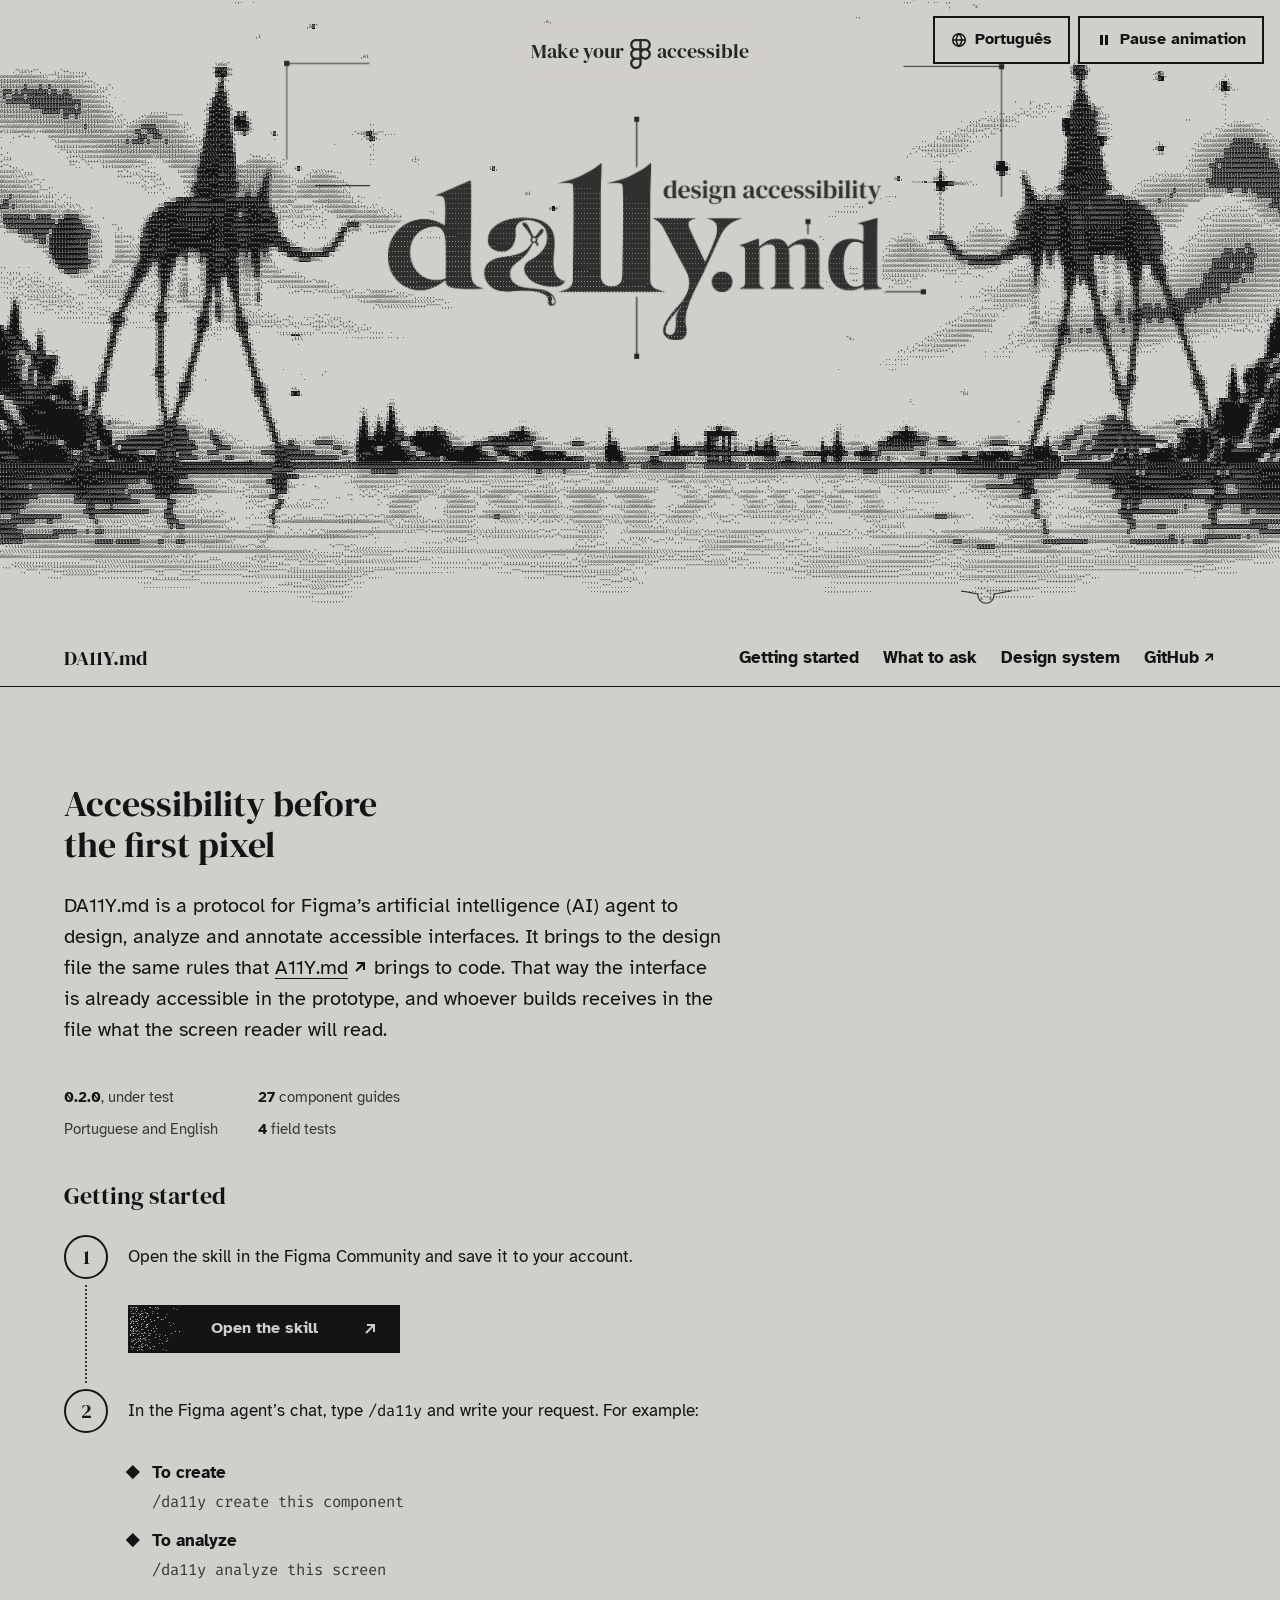
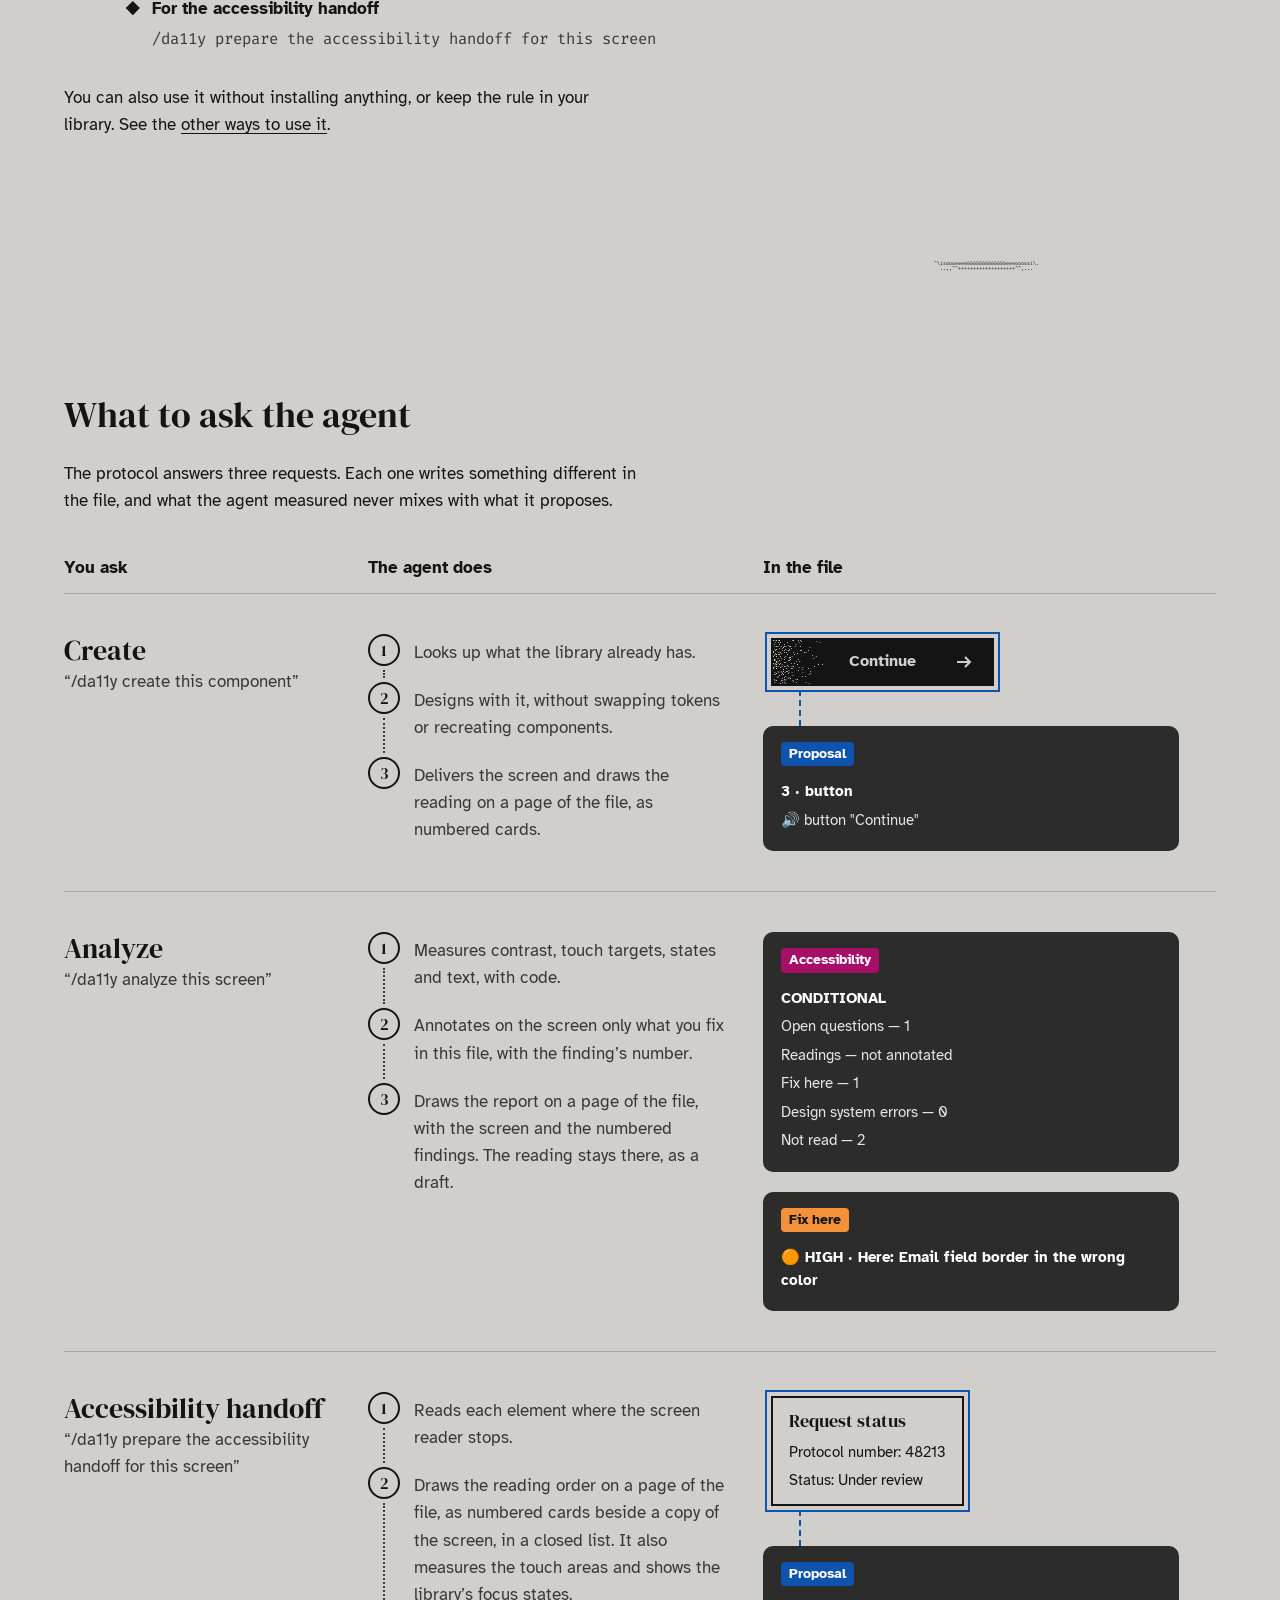
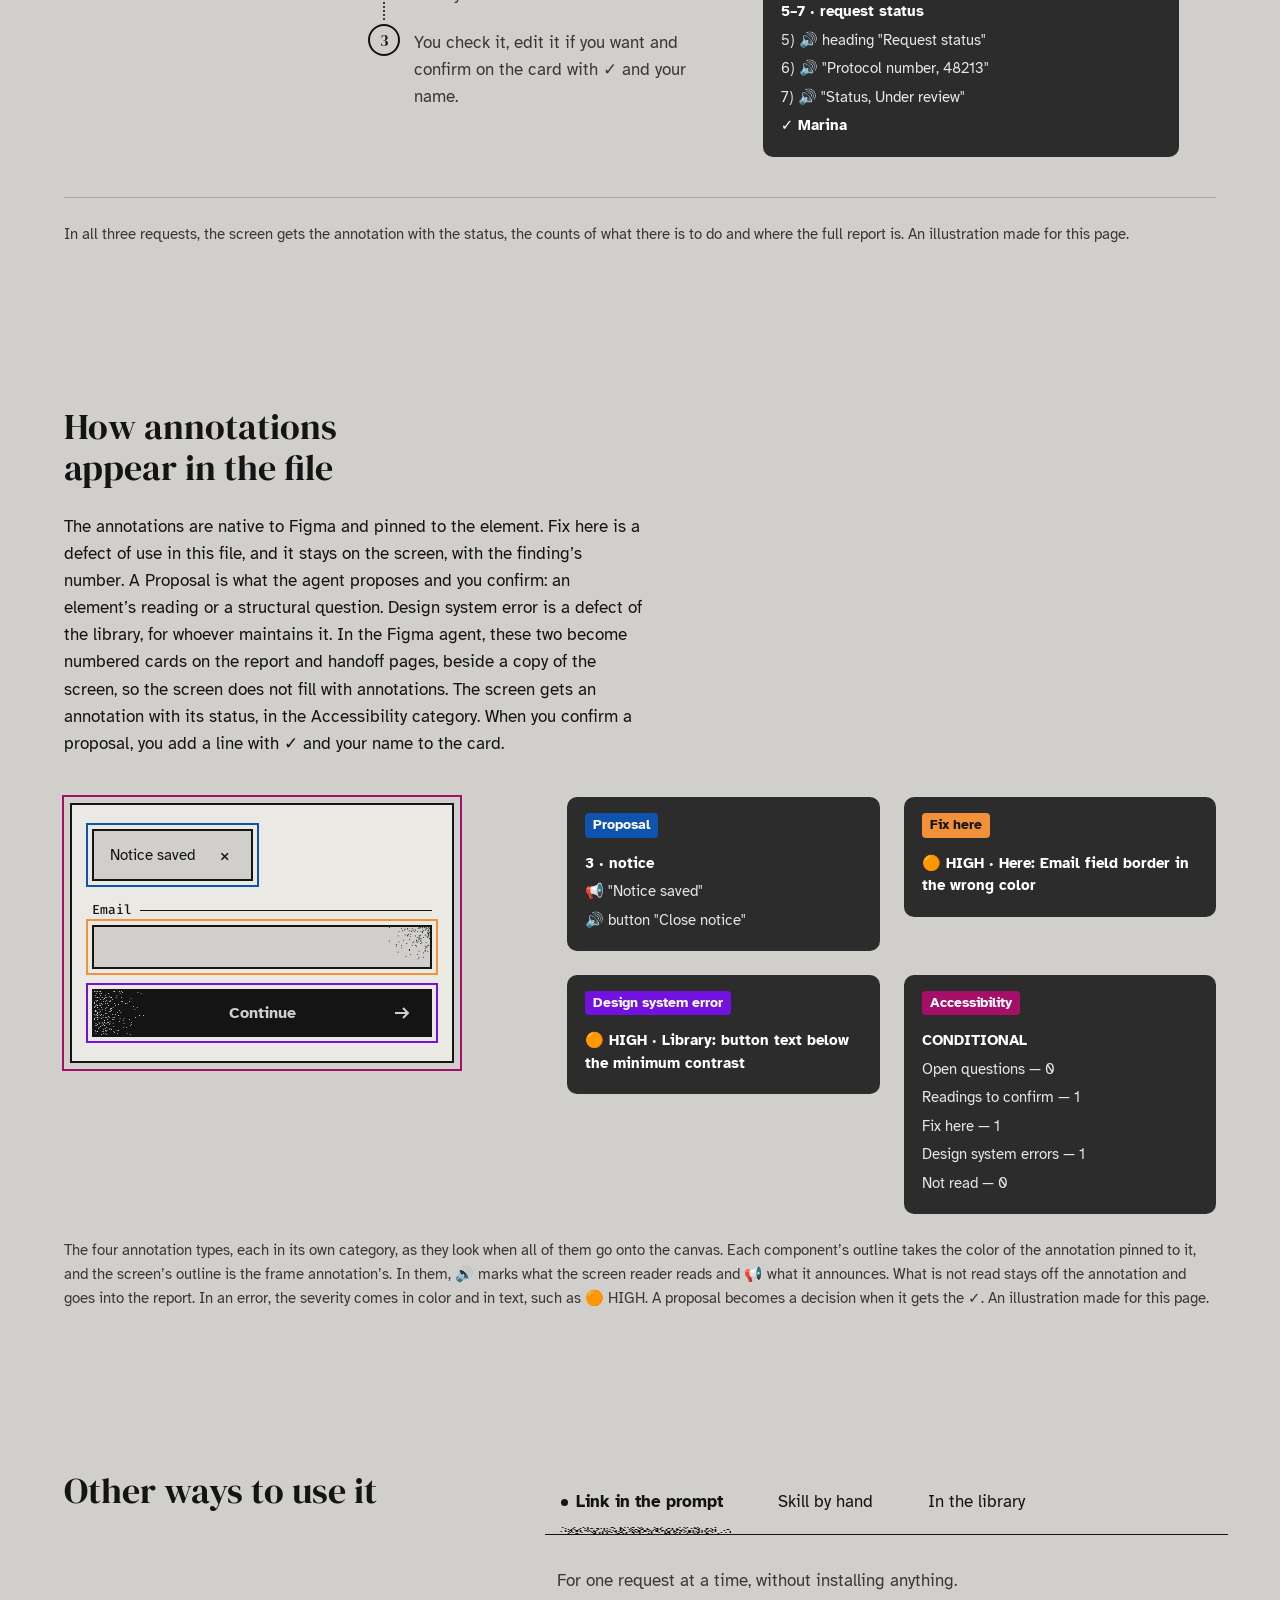
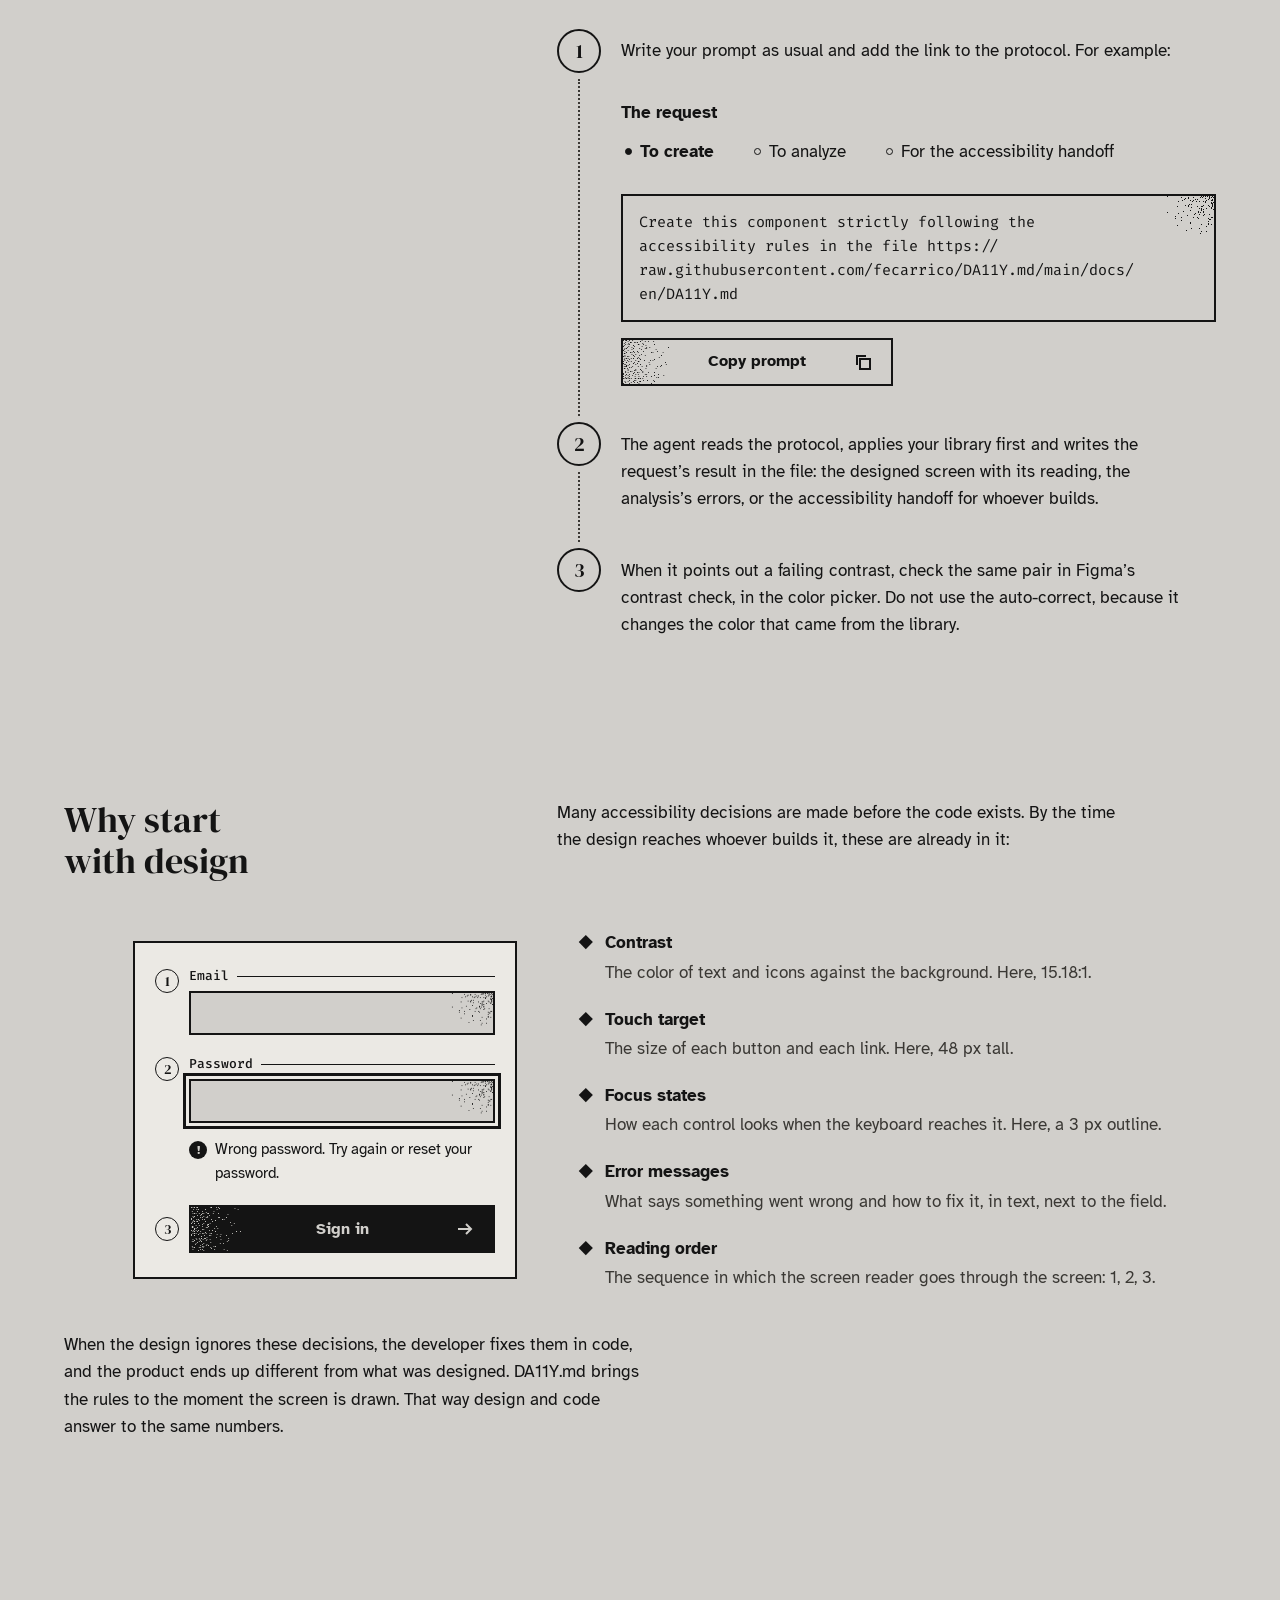
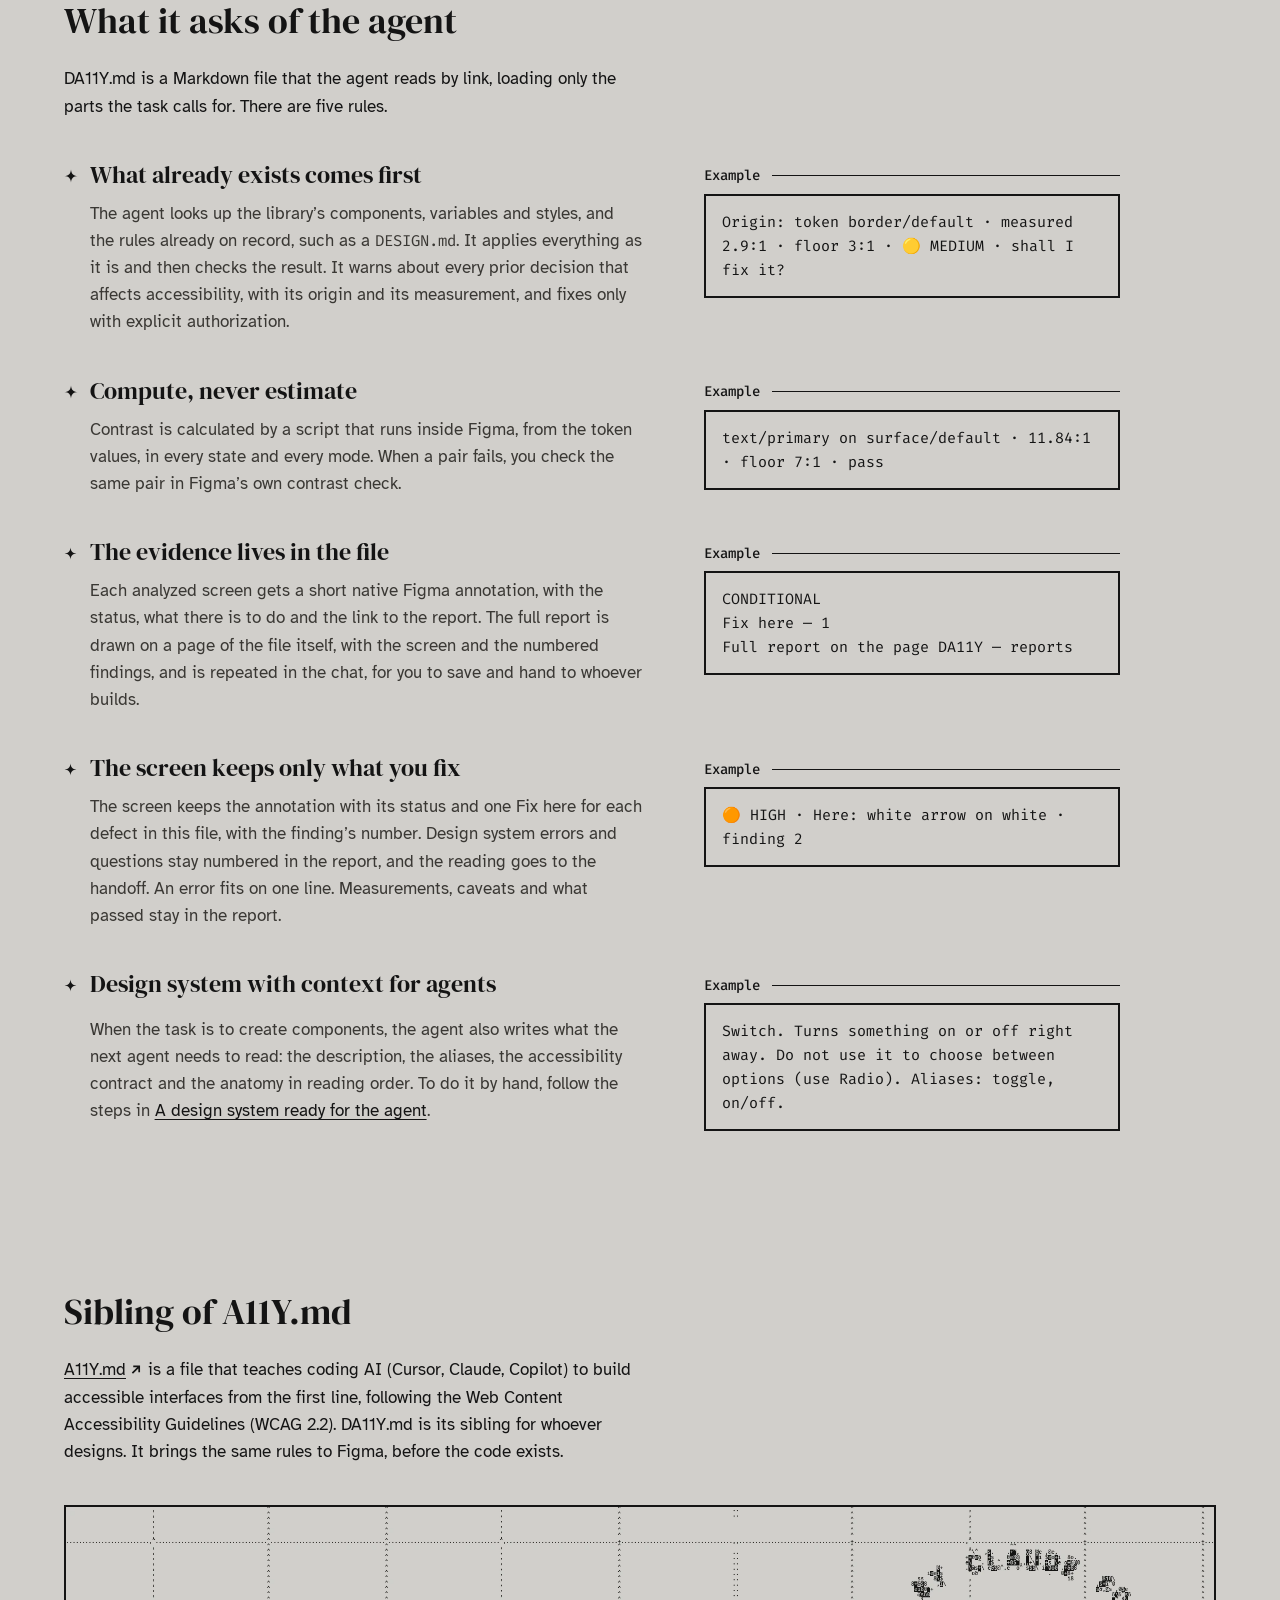
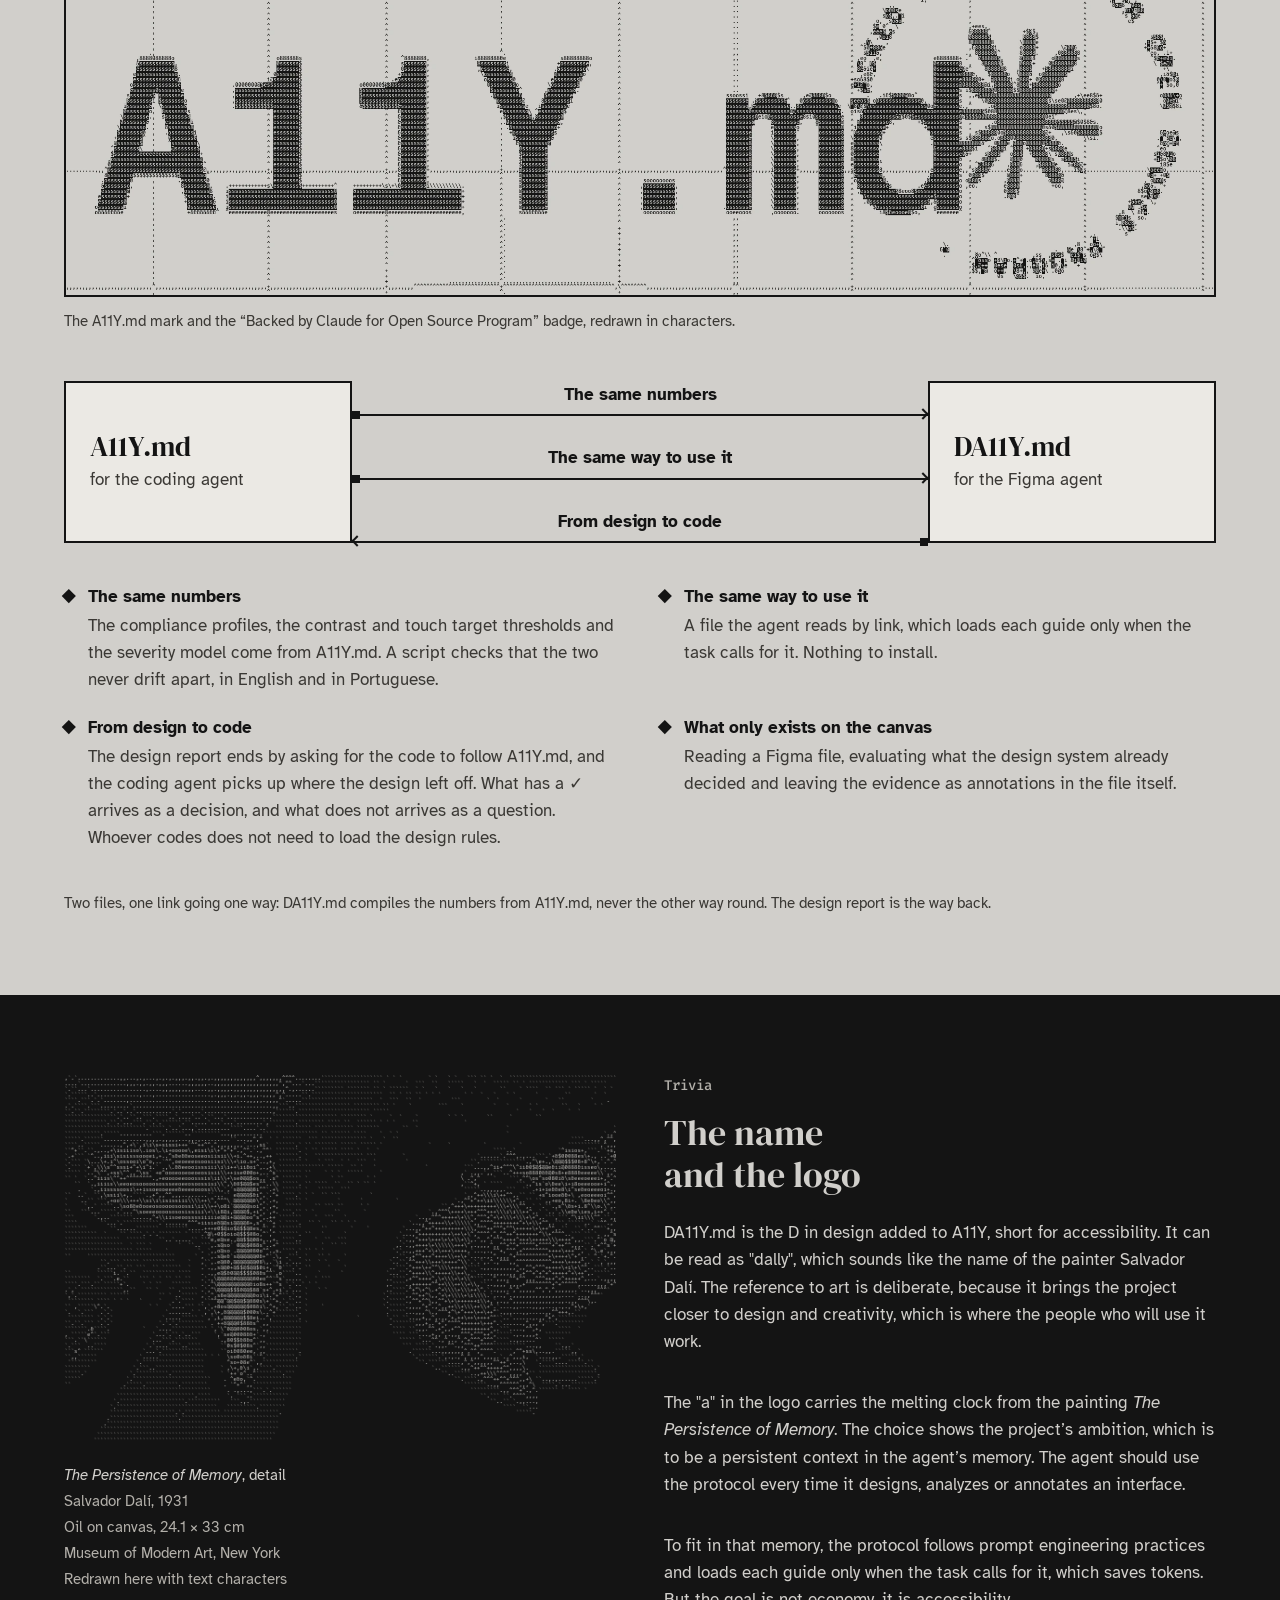
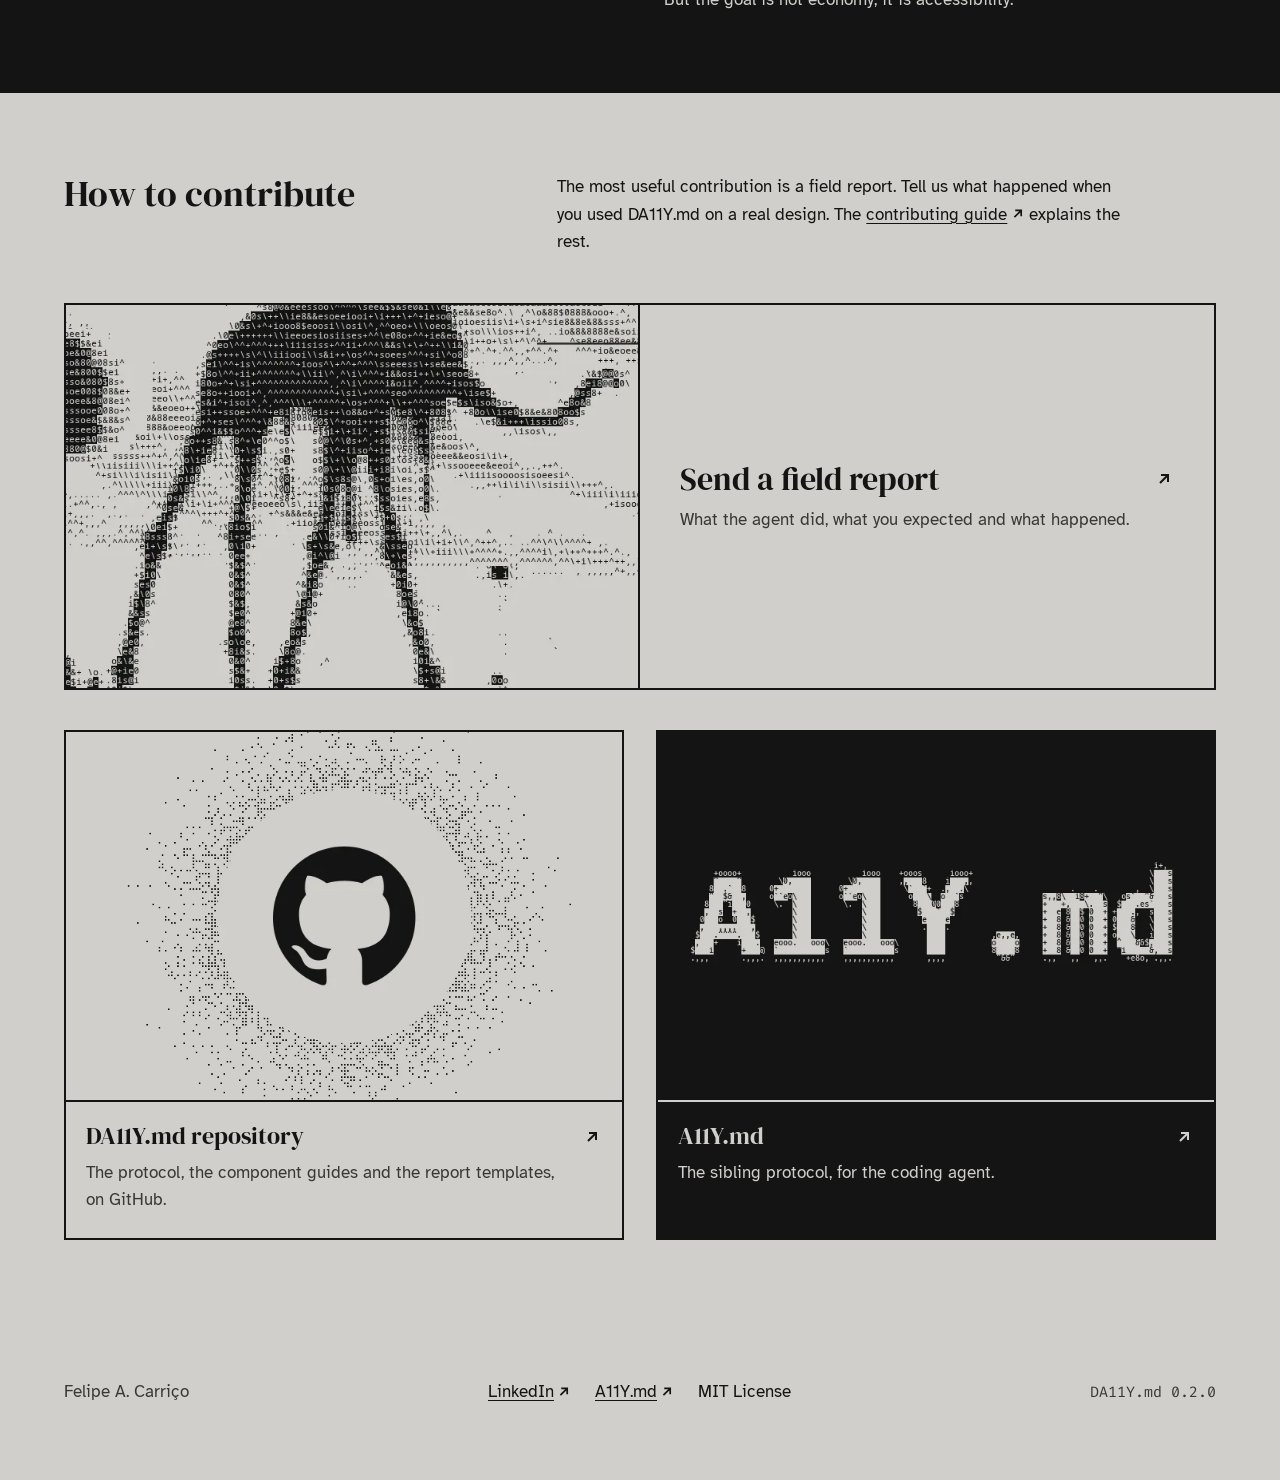
==== commit b74f4b15: "feat: a new page, "Design system pronto para o agente", with real Figma prints A step by step, in bo" ====
--- a/pagina/index.html
+++ b/pagina/index.html
@@ -587,6 +587,7 @@
     <ul class="topbar__list">
       <li><a href="#comecar" data-i18n="nav-start">Como começar</a></li>
       <li><a href="#pedidos" data-i18n="nav-ask">O que pedir</a></li>
+      <li><a href="design-system/" data-i18n="nav-ds">Design system</a></li>
       <li><a href="https://github.com/fecarrico/DA11Y.md" target="_blank" rel="noopener">GitHub<span class="sr-only" data-i18n="newtab"> (abre em nova aba)</span><svg class="ext" viewBox="0 0 16 16" aria-hidden="true" focusable="false"><path d="M5 3h8v8h-2V6.4l-6.3 6.3-1.4-1.4L9.6 5H5z"/></svg></a></li>
     </ul>
   </div>
@@ -599,7 +600,7 @@
         <h2 id="sobre" data-i18n="intro-title">Acessibilidade antes do primeiro pixel</h2>
         <p class="lede" data-i18n="intro-lede">O DA11Y.md é um protocolo para o agente de inteligência artificial (<abbr>IA</abbr>) do Figma desenhar, analisar e anotar interfaces acessíveis. Ele leva ao arquivo de design as mesmas regras que o <a href="https://github.com/fecarrico/A11Y.md" target="_blank" rel="noopener">A11Y.md<span class="sr-only" data-i18n="newtab"> (abre em nova aba)</span><svg class="ext" viewBox="0 0 16 16" aria-hidden="true" focusable="false"><path d="M5 3h8v8h-2V6.4l-6.3 6.3-1.4-1.4L9.6 5H5z"/></svg></a> leva ao código. Assim a interface já nasce acessível no protótipo, e quem desenvolve recebe no arquivo o que o leitor de tela vai ler.</p>
         <ul class="facts" aria-label="O projeto em números" data-i18n-attr="aria-label:facts-label">
-          <li data-i18n="fact-1"><strong>0.1.0</strong>, em teste</li>
+          <li data-i18n="fact-1"><strong>0.2.0</strong>, em teste</li>
           <li data-i18n="fact-2"><strong>27</strong> guias de componente</li>
           <li data-i18n="fact-3">português e inglês</li>
           <li data-i18n="fact-4"><strong>4</strong> testes de campo</li>
@@ -955,7 +956,7 @@
           </li>
           <li class="rule">
             <h3 data-i18n="rule5-title">Design system com contexto para agentes</h3>
-            <p data-i18n="rule5-text">Quando a tarefa é criar componentes, o agente também escreve o que o próximo agente precisa ler: a descrição, os apelidos, o contrato de acessibilidade e a anatomia na ordem de leitura.</p>
+            <p data-i18n="rule5-text">Quando a tarefa é criar componentes, o agente também escreve o que o próximo agente precisa ler: a descrição, os apelidos, o contrato de acessibilidade e a anatomia na ordem de leitura. Para fazer isso à mão, o passo a passo está em <a href="design-system/">Design system pronto para o agente</a>.</p>
             <div class="copy copy--small rule__ex">
               <span class="copy__label" data-i18n="ex-label">Exemplo</span>
               <pre><code data-i18n="ex5">Switch. Liga ou desliga algo na hora. Não use para escolher entre opções (use Radio). Apelidos: toggle, liga/desliga.</code></pre>
@@ -1070,7 +1071,7 @@
       <li><a href="https://github.com/fecarrico/A11Y.md" target="_blank" rel="noopener">A11Y.md<span class="sr-only" data-i18n="newtab"> (abre em nova aba)</span><svg class="ext" viewBox="0 0 16 16" aria-hidden="true" focusable="false"><path d="M5 3h8v8h-2V6.4l-6.3 6.3-1.4-1.4L9.6 5H5z"/></svg></a></li>
       <li data-i18n="license">Licença MIT</li>
     </ul>
-    <p class="footer__version">DA11Y.md 0.1.0</p>
+    <p class="footer__version">DA11Y.md 0.2.0</p>
   </div>
 </footer>
 </div>
@@ -1266,7 +1267,7 @@
       'rule4-title': 'The screen keeps only what you fix',
       'rule4-text': 'The screen keeps the annotation with its status and one Fix here for each defect in this file, with the finding’s number. Design system errors and questions stay numbered in the report, and the reading goes to the handoff. An error fits on one line. Measurements, caveats and what passed stay in the report.',
       'rule5-title': 'Design system with context for agents',
-      'rule5-text': 'When the task is to create components, the agent also writes what the next agent needs to read: the description, the aliases, the accessibility contract and the anatomy in reading order.',
+      'rule5-text': 'When the task is to create components, the agent also writes what the next agent needs to read: the description, the aliases, the accessibility contract and the anatomy in reading order. To do it by hand, follow the steps in <a href="design-system/">A design system ready for the agent</a>.',
 
       'sib-title': 'Sibling of A11Y.md',
       'sib-intro': A11Y + ' is a file that teaches coding AI (Cursor, Claude, Copilot) to build accessible interfaces from the first line, following the Web Content Accessibility Guidelines (<abbr>WCAG</abbr> 2.2). DA11Y.md is its sibling for whoever designs. It brings the same rules to Figma, before the code exists.',
@@ -1274,9 +1275,10 @@
       'banner-caption': 'The A11Y.md mark and the “Backed by Claude for Open Source Program” badge, redrawn in characters.',
       'nav-label': 'Page sections',
       'nav-ask': 'What to ask',
+      'nav-ds': 'Design system',
       'nav-start': 'Getting started',
       'facts-label': 'The project in numbers',
-      'fact-1': '<strong>0.1.0</strong>, under test',
+      'fact-1': '<strong>0.2.0</strong>, under test',
       'fact-2': '<strong>27</strong> component guides',
       'fact-3': 'Portuguese and English',
       'fact-4': '<strong>4</strong> field tests',
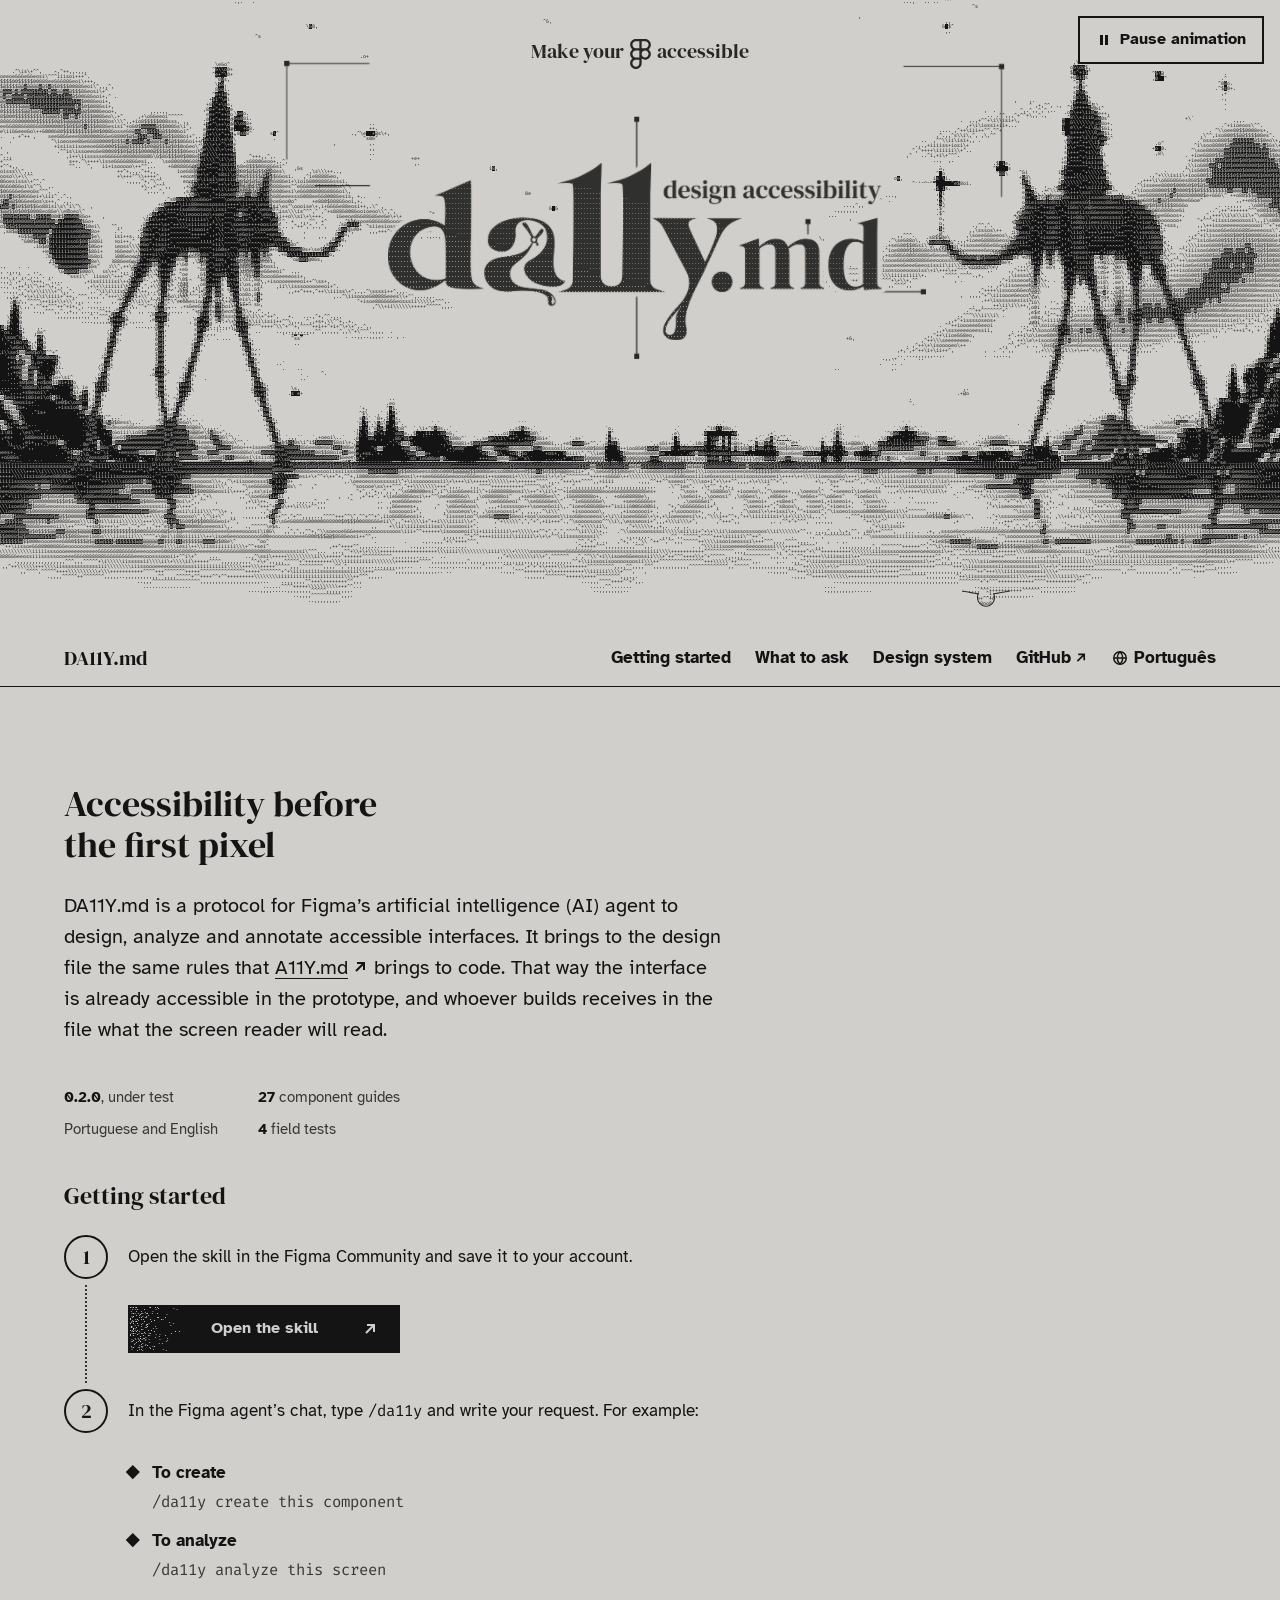
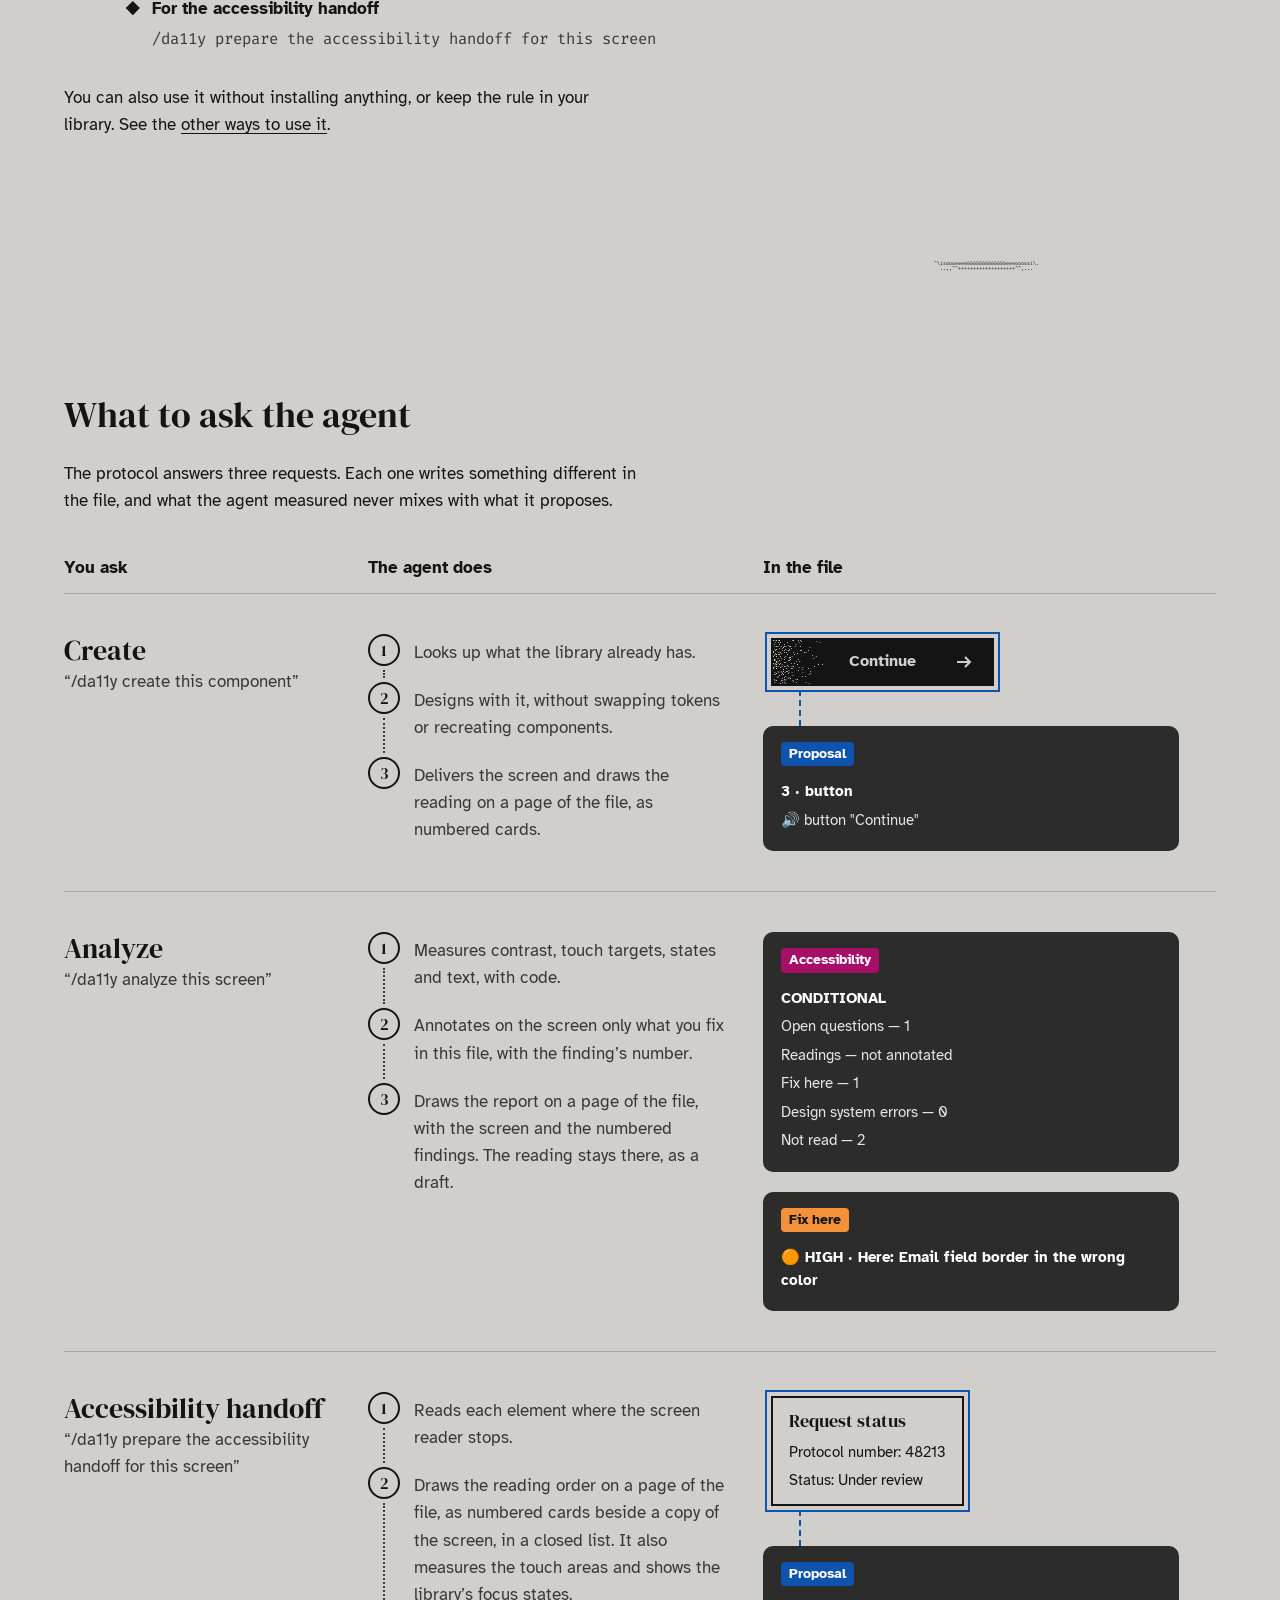
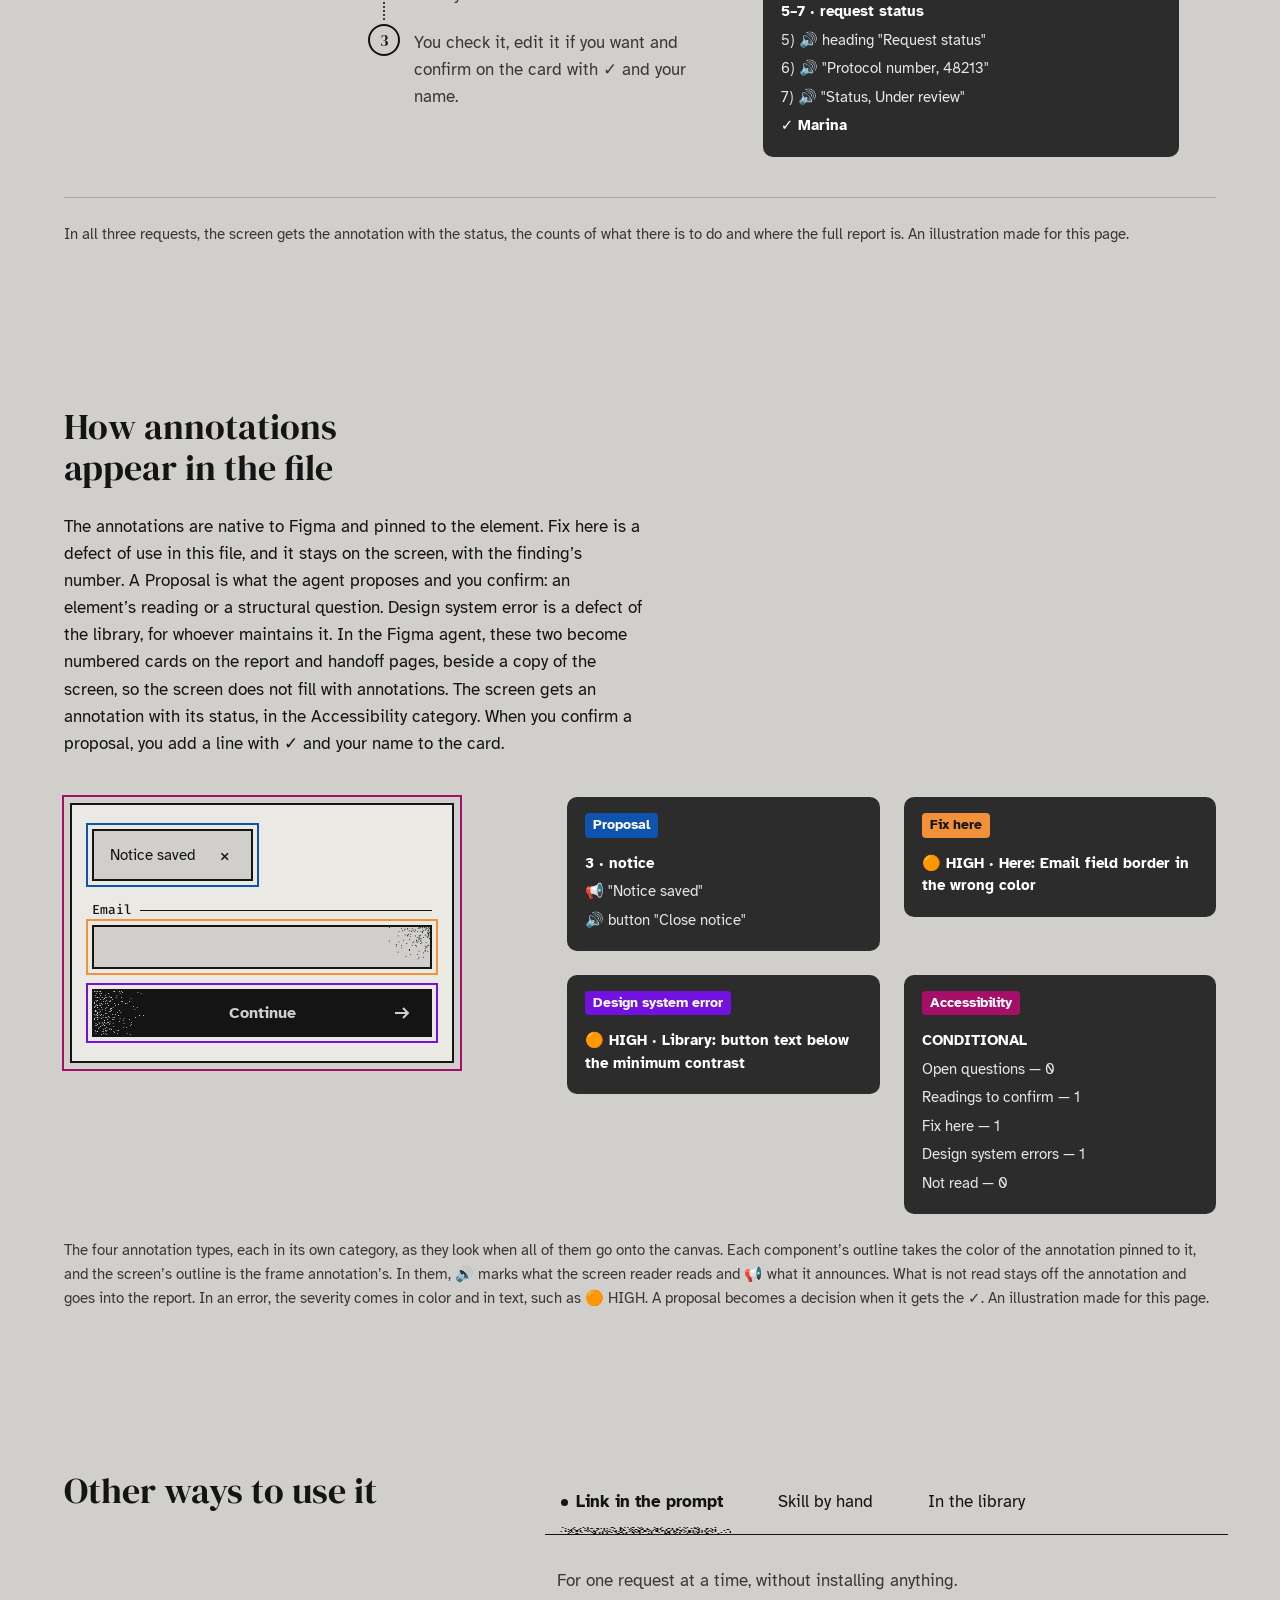
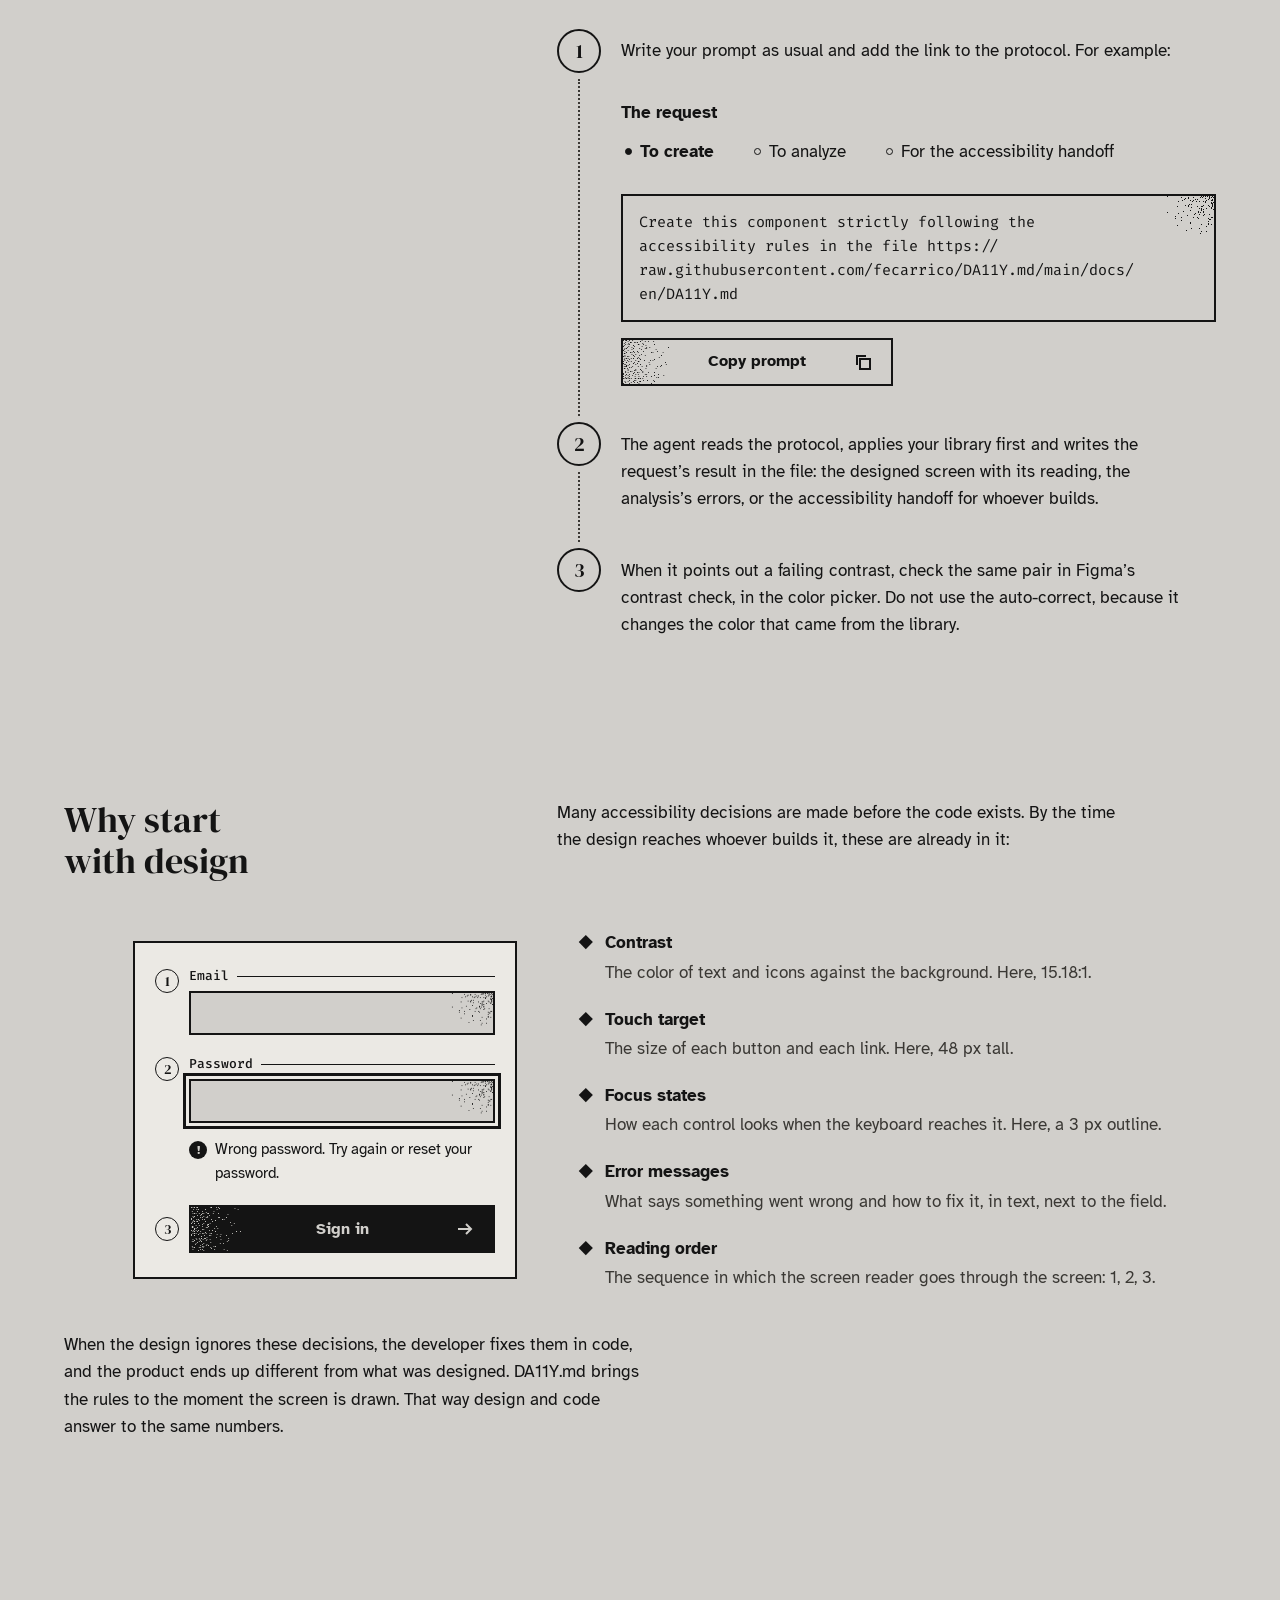
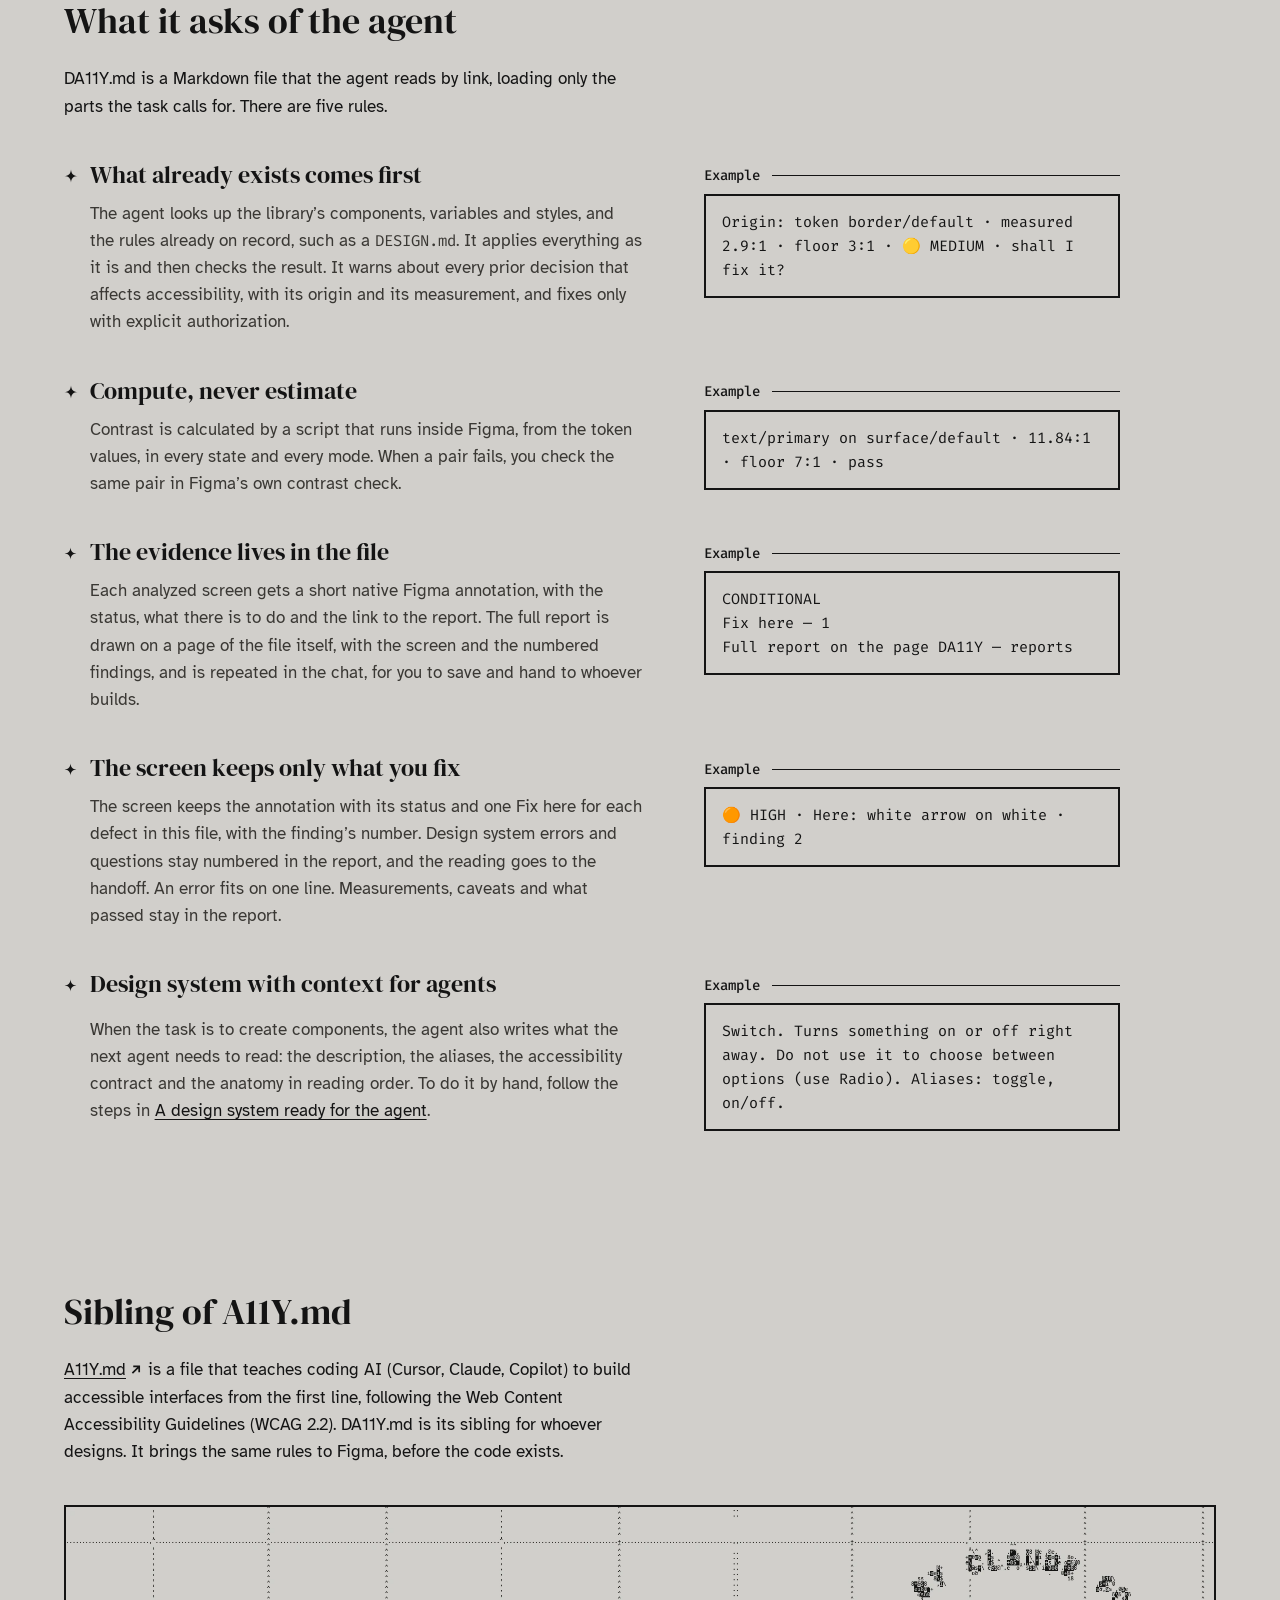
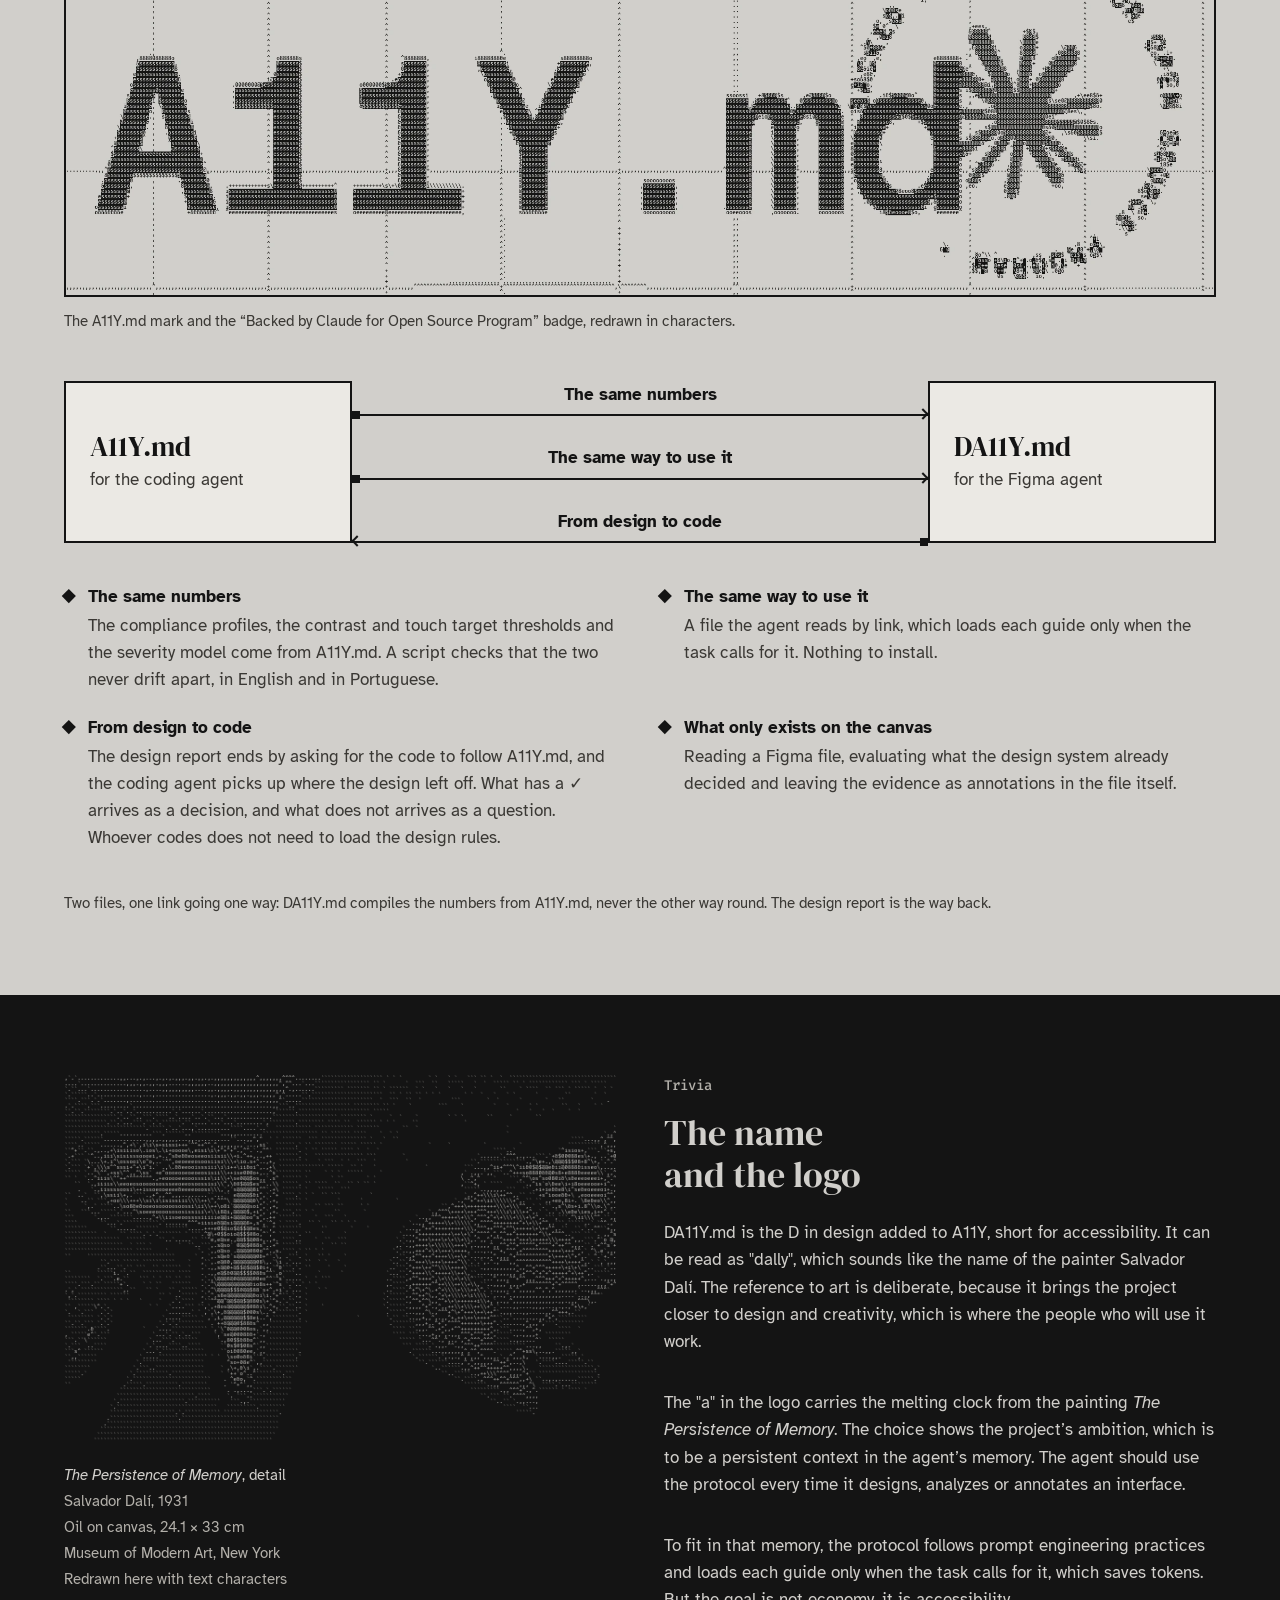
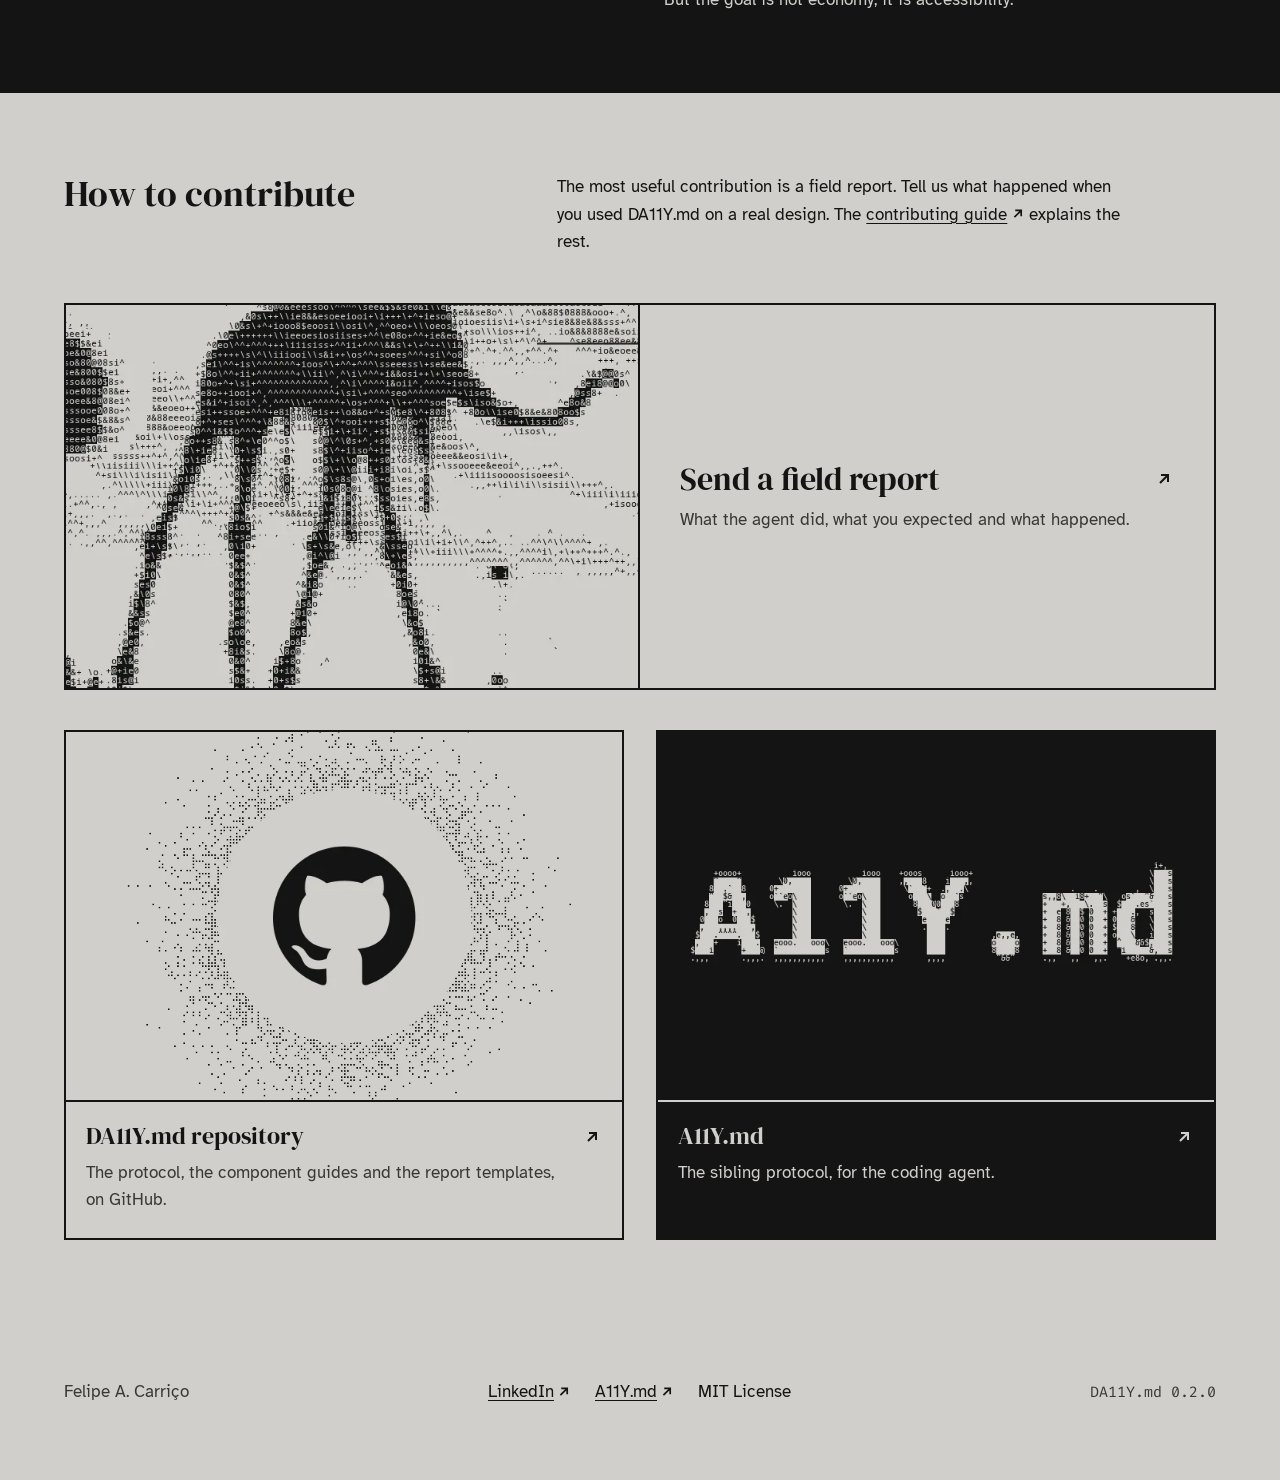
==== commit 5d70f47c: "feat: the language button moves into the menu, and the pause button stays only on the hero The langu" ====
--- a/pagina/index.html
+++ b/pagina/index.html
@@ -68,7 +68,8 @@
 
 *, *::before, *::after { box-sizing: border-box; }
 html { background: var(--paper); color: var(--ink); scroll-padding-top: 4.5rem; scroll-padding-bottom: 1rem; }
-@media (max-width: 22.5em) { html { scroll-padding-top: 6.5rem; } }
+@media (max-width: 40em) { html { scroll-padding-top: 6.5rem; } }
+@media (max-width: 22.5em) { html { scroll-padding-top: 9rem; } } /* sem script; com ele, a folga segue a barra */
 /* em inglês, a página espera a tradução (script de idioma) para aparecer; se o script falhar,
    ela aparece assim mesmo em 1,5 s, em português (A11Y.md §6, Content Held Hostage) */
 .lang-pending body { visibility: hidden; animation: lang-reveal 0s 1.5s forwards; }
@@ -114,14 +115,13 @@
 .tagline__text .tagline__f { background-color: var(--ink); -webkit-mask: url(figma-f.svg) center / contain no-repeat; mask: url(figma-f.svg) center / contain no-repeat; }
 .hero__tagline.is-textured .tagline__text { color: transparent; -webkit-background-clip: text; background-clip: text; background-repeat: no-repeat; }
 .hero__tagline.is-textured .tagline__text .tagline__f { background-repeat: no-repeat; }
-/* controles do topo, no canto direito, sobre o céu: o idioma e, na ponta, a pausa.
-   Um componente só para os dois. Quebram linha antes de sair da tela (SC 1.4.10, 1.4.12). */
+/* controle do topo, no canto direito, sobre o céu: a pausa. O idioma fica na barra de seções
+   (pedido do Felipe, 23/10). Quebra linha antes de sair da tela (SC 1.4.10, 1.4.12). */
 .hero__controls { position: absolute; top: 1rem; right: 1rem; left: 1rem; z-index: 3; display: flex; flex-wrap: wrap; justify-content: flex-end; gap: 0.5rem; pointer-events: none; }
 .hero__ctrl { pointer-events: auto; display: inline-flex; align-items: center; gap: 0.5rem; min-width: 3rem; min-height: 3rem; padding: 0.5rem 1rem; border: 2px solid var(--ink); border-radius: 0; background: var(--paper); color: var(--ink); font: 700 1rem/1.2 var(--body); cursor: pointer; }
 .hero__ctrl[hidden] { display: none; }
 .hero__ctrl:focus-visible { outline: 3px solid var(--ink); outline-offset: 2px; box-shadow: 0 0 0 8px var(--paper); }
 .hero__ctrl-icon { width: 1rem; height: 1rem; fill: currentColor; flex: none; }
-.hero__lang .hero__ctrl-icon { fill: none; stroke: currentColor; stroke-width: 1.5; }
 .hero__motion[data-state="running"] .icon-play, .hero__motion[data-state="paused"] .icon-pause { display: none; }
 /* abaixo de 64em, os controles chegariam até a frase (em 60em, a 9 px dela): os dois entram no
    fluxo do topo, os controles e embaixo deles a frase, que desce junto se eles quebrarem linha
@@ -474,6 +474,16 @@
 .topbar__list { display: flex; flex-wrap: wrap; gap: 0 1.5rem; margin: 0; padding: 0; list-style: none; }
 .topbar__list a { display: inline-flex; align-items: center; min-height: 2.75rem; color: var(--ink); font-weight: 700; text-decoration: none; }
 .topbar__brand:hover, .topbar__list a:hover { text-decoration: underline; text-decoration-thickness: 2px; text-underline-offset: 0.2em; }
+/* idioma: um botão no fim do menu, com o peso dos links e o globo, que diz o outro idioma */
+.topbar__lang { display: inline-flex; align-items: center; gap: 0.4rem; min-height: 2.75rem; padding: 0; border: 0; background: none; color: var(--ink); font: 700 1.0625rem/1.2 var(--body); cursor: pointer; }
+.topbar__lang[hidden] { display: none; }
+.topbar__lang:hover .topbar__lang-label { text-decoration: underline; text-decoration-thickness: 2px; text-underline-offset: 0.2em; }
+.topbar__lang-icon { width: 1rem; height: 1rem; fill: none; stroke: currentColor; stroke-width: 1.5; flex: none; }
+/* celular estreito: o globo sai e os itens se aproximam, para o menu caber em duas linhas */
+@media (max-width: 24em) {
+  .topbar__list { gap: 0 0.75rem; }
+  .topbar__lang-icon { display: none; }
+}
 @media (max-width: 40em) {
   .topbar__brand { display: none; }
   .topbar__list { width: 100%; justify-content: space-between; gap: 0 1rem; }
@@ -521,11 +531,10 @@
   .lede { font-size: 1.125rem; }
   .hero__tagline { font-size: 0.875rem; }
 }
-/* celular: os dois controles numa linha só. Letra de 14 px (o mínimo do Shield), laterais menores
-   e o globo sai. Sem isso, "Português" e "Resume animation" quebravam em 375 px */
+/* celular: letra de 14 px (o mínimo do Shield) e laterais menores. Sem isso, "Resume animation"
+   quebrava em 375 px */
 @media (max-width: 24em) {
   .hero__ctrl { padding-inline: 0.75rem; font-size: 0.875rem; }
-  .hero__lang .hero__ctrl-icon { display: none; }
 }
 @media (prefers-reduced-motion: reduce) {
   .btn__tex { transition: none; }
@@ -553,11 +562,6 @@
   <!-- o logotipo é o mesmo nas duas línguas: "design accessibility" fica em inglês -->
   <h1 class="sr-only">dally.md, <span lang="en">design accessibility</span></h1>
   <div class="hero__controls">
-    <!-- o botão diz o outro idioma, escrito nele mesmo e com o lang dele (script de idioma) -->
-    <button type="button" class="hero__ctrl hero__lang" lang="en" hidden>
-      <svg class="hero__ctrl-icon" viewBox="0 0 16 16" aria-hidden="true" focusable="false"><circle cx="8" cy="8" r="6.25"/><path d="M1.75 8h12.5M8 1.75c-1.9 1.7-2.75 3.7-2.75 6.25S6.1 12.55 8 14.25M8 1.75c1.9 1.7 2.75 3.7 2.75 6.25S9.9 12.55 8 14.25"/></svg>
-      <span class="hero__lang-label">English</span>
-    </button>
     <button type="button" class="hero__ctrl hero__motion" data-state="running" hidden>
       <svg class="hero__ctrl-icon" viewBox="0 0 16 16" aria-hidden="true" focusable="false">
         <path class="icon-pause" d="M4 3h3v10H4zM9 3h3v10H9z"/>
@@ -565,7 +569,6 @@
       </svg>
       <span class="hero__motion-label">Pausar animação</span>
     </button>
-    <span class="sr-only" role="status" data-lang-status></span>
   </div>
   <!-- o leitor de tela lê a frase inteira, com o nome da marca no lugar do "F": a parte visual fica fora da árvore -->
   <p class="hero__tagline">
@@ -589,7 +592,10 @@
       <li><a href="#pedidos" data-i18n="nav-ask">O que pedir</a></li>
       <li><a href="design-system/" data-i18n="nav-ds">Design system</a></li>
       <li><a href="https://github.com/fecarrico/DA11Y.md" target="_blank" rel="noopener">GitHub<span class="sr-only" data-i18n="newtab"> (abre em nova aba)</span><svg class="ext" viewBox="0 0 16 16" aria-hidden="true" focusable="false"><path d="M5 3h8v8h-2V6.4l-6.3 6.3-1.4-1.4L9.6 5H5z"/></svg></a></li>
+      <!-- o botão diz o outro idioma, escrito nele mesmo e com o lang dele (script de idioma) -->
+      <li><button type="button" class="topbar__lang" lang="en" hidden><svg class="topbar__lang-icon" viewBox="0 0 16 16" aria-hidden="true" focusable="false"><circle cx="8" cy="8" r="6.25"/><path d="M1.75 8h12.5M8 1.75c-1.9 1.7-2.75 3.7-2.75 6.25S6.1 12.55 8 14.25M8 1.75c1.9 1.7 2.75 3.7 2.75 6.25S9.9 12.55 8 14.25"/></svg><span class="topbar__lang-label">English</span></button></li>
     </ul>
+    <span class="sr-only" role="status" data-lang-status></span>
   </div>
 </nav>
 
@@ -1359,8 +1365,8 @@
     var current = root.dataset.lang === 'en' ? 'en' : 'pt';
     window.dallyText = function (key) { return TEXT[current][key]; };
 
-    var button = document.querySelector('.hero__lang');
-    var label = button && button.querySelector('.hero__lang-label');
+    var button = document.querySelector('.topbar__lang');
+    var label = button && button.querySelector('.topbar__lang-label');
     var status = document.querySelector('[data-lang-status]');
 
     function apply(lang) {
@@ -1408,6 +1414,17 @@
       }
       document.dispatchEvent(new CustomEvent('dally:lang', { detail: { lang: next } }));
     });
+  })();
+</script>
+<script>
+  // a barra de seções muda de altura com a largura, o zoom e o espaçamento de texto: a folga de rolagem
+  // segue a altura real dela, para o foco nunca ficar embaixo da barra (SC 2.4.11 e, no Shield, 2.4.12)
+  (function () {
+    var bar = document.querySelector('.topbar');
+    if (!bar || !window.ResizeObserver) return;
+    new ResizeObserver(function () {
+      document.documentElement.style.scrollPaddingTop = Math.ceil(bar.getBoundingClientRect().height + 16) + 'px';
+    }).observe(bar);
   })();
 </script>
 <script type="module" src="hero.js"></script>
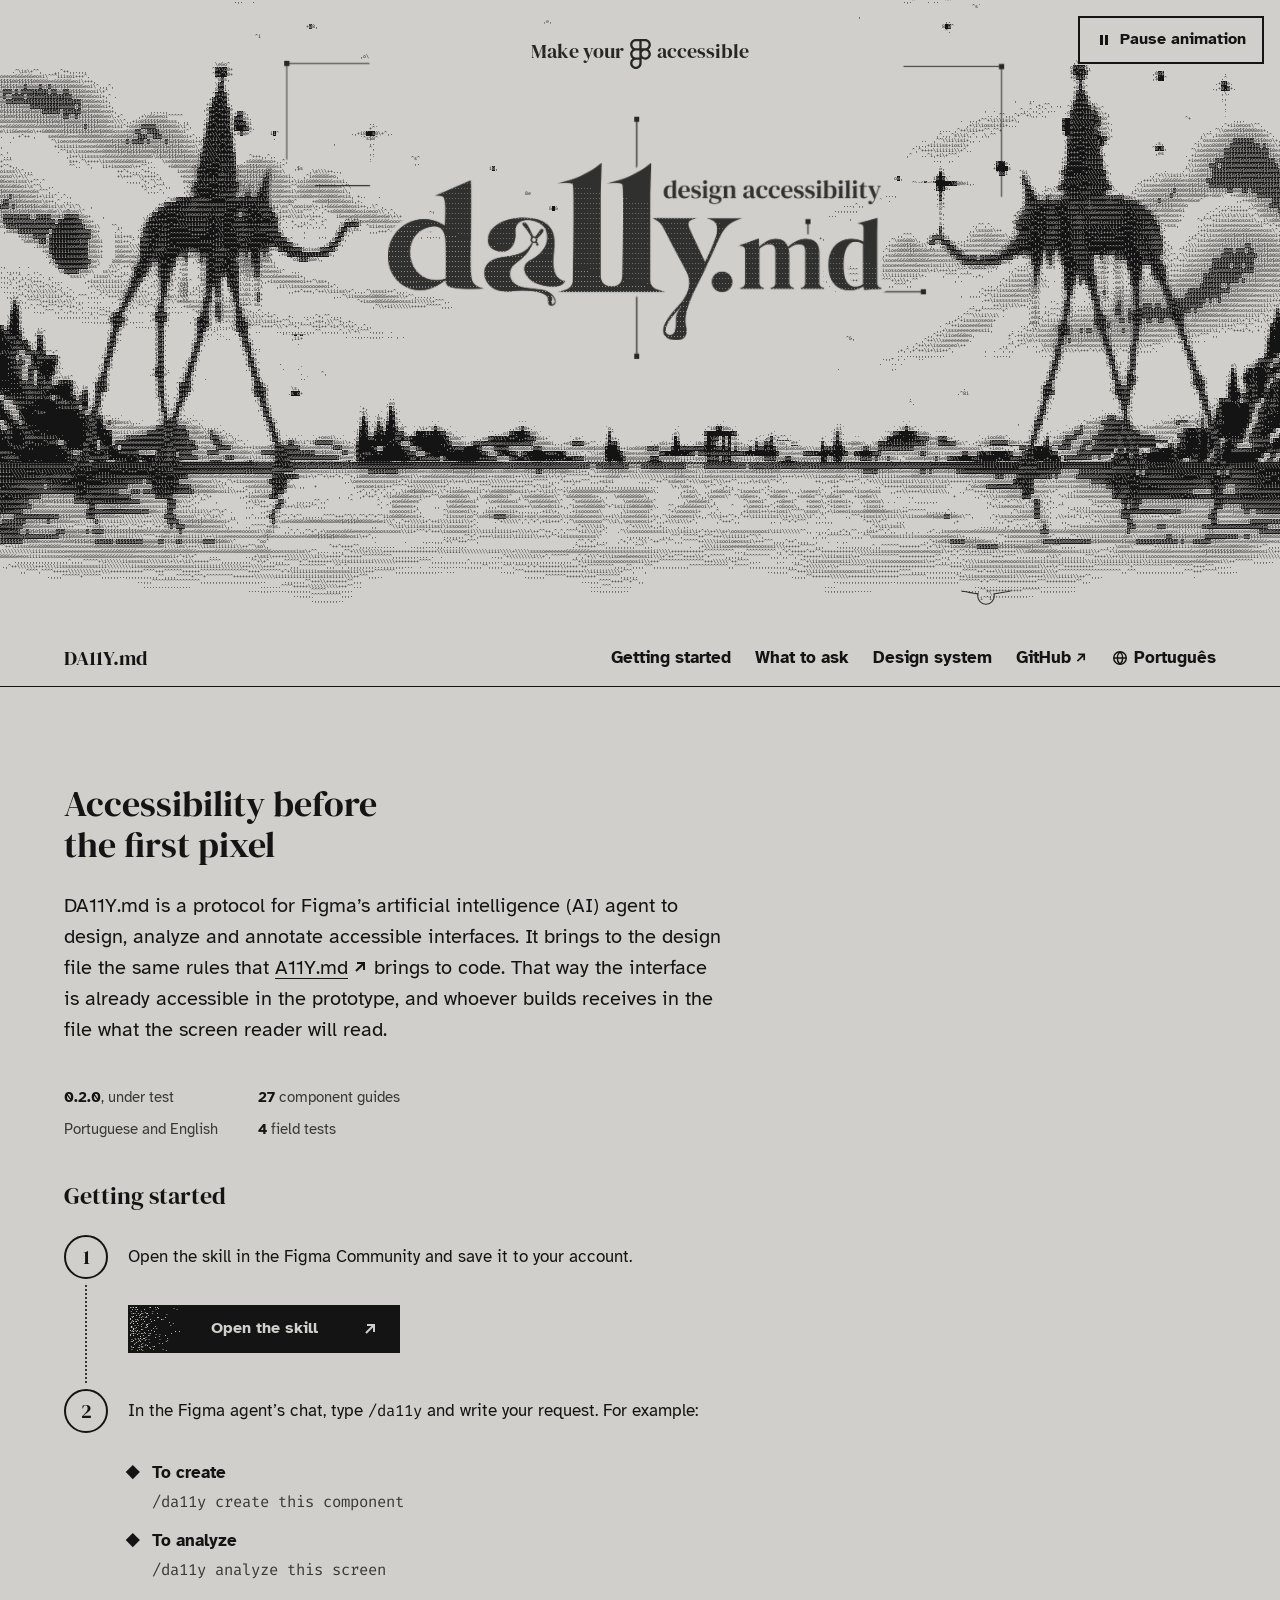
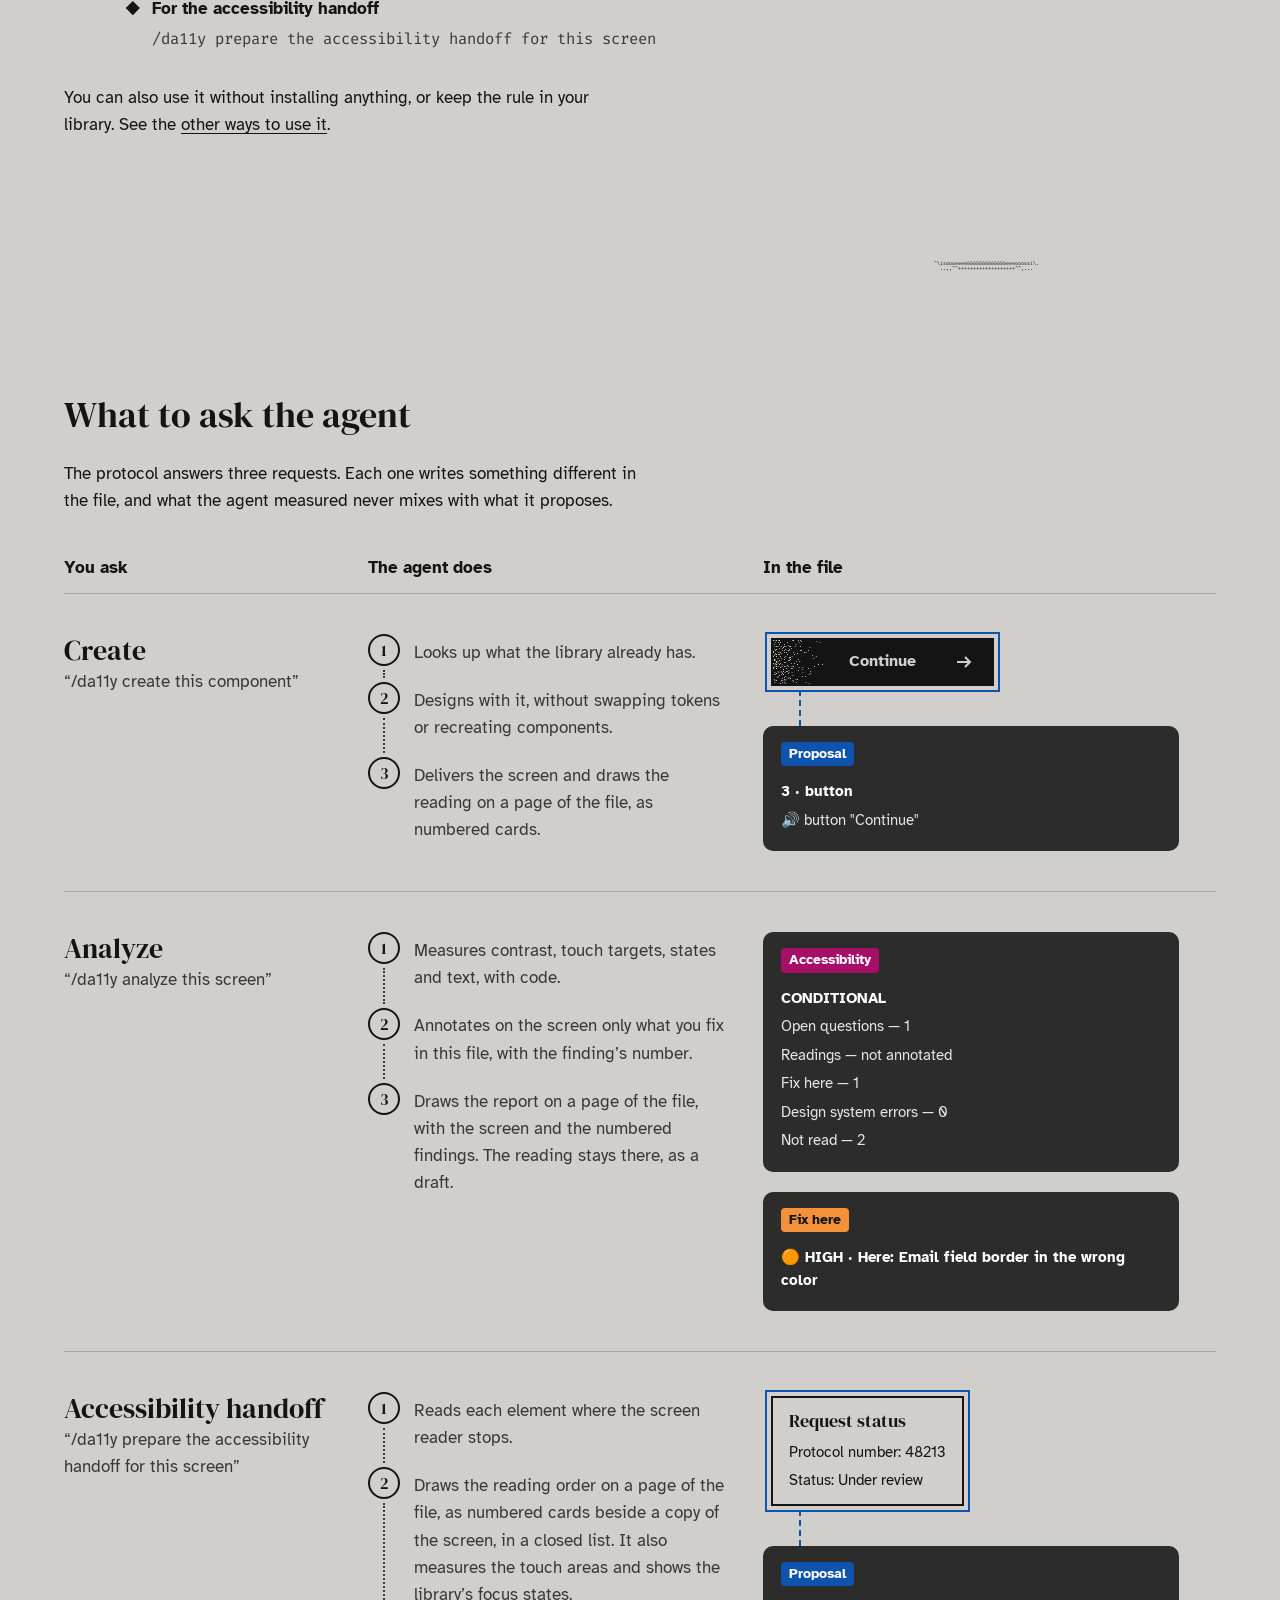
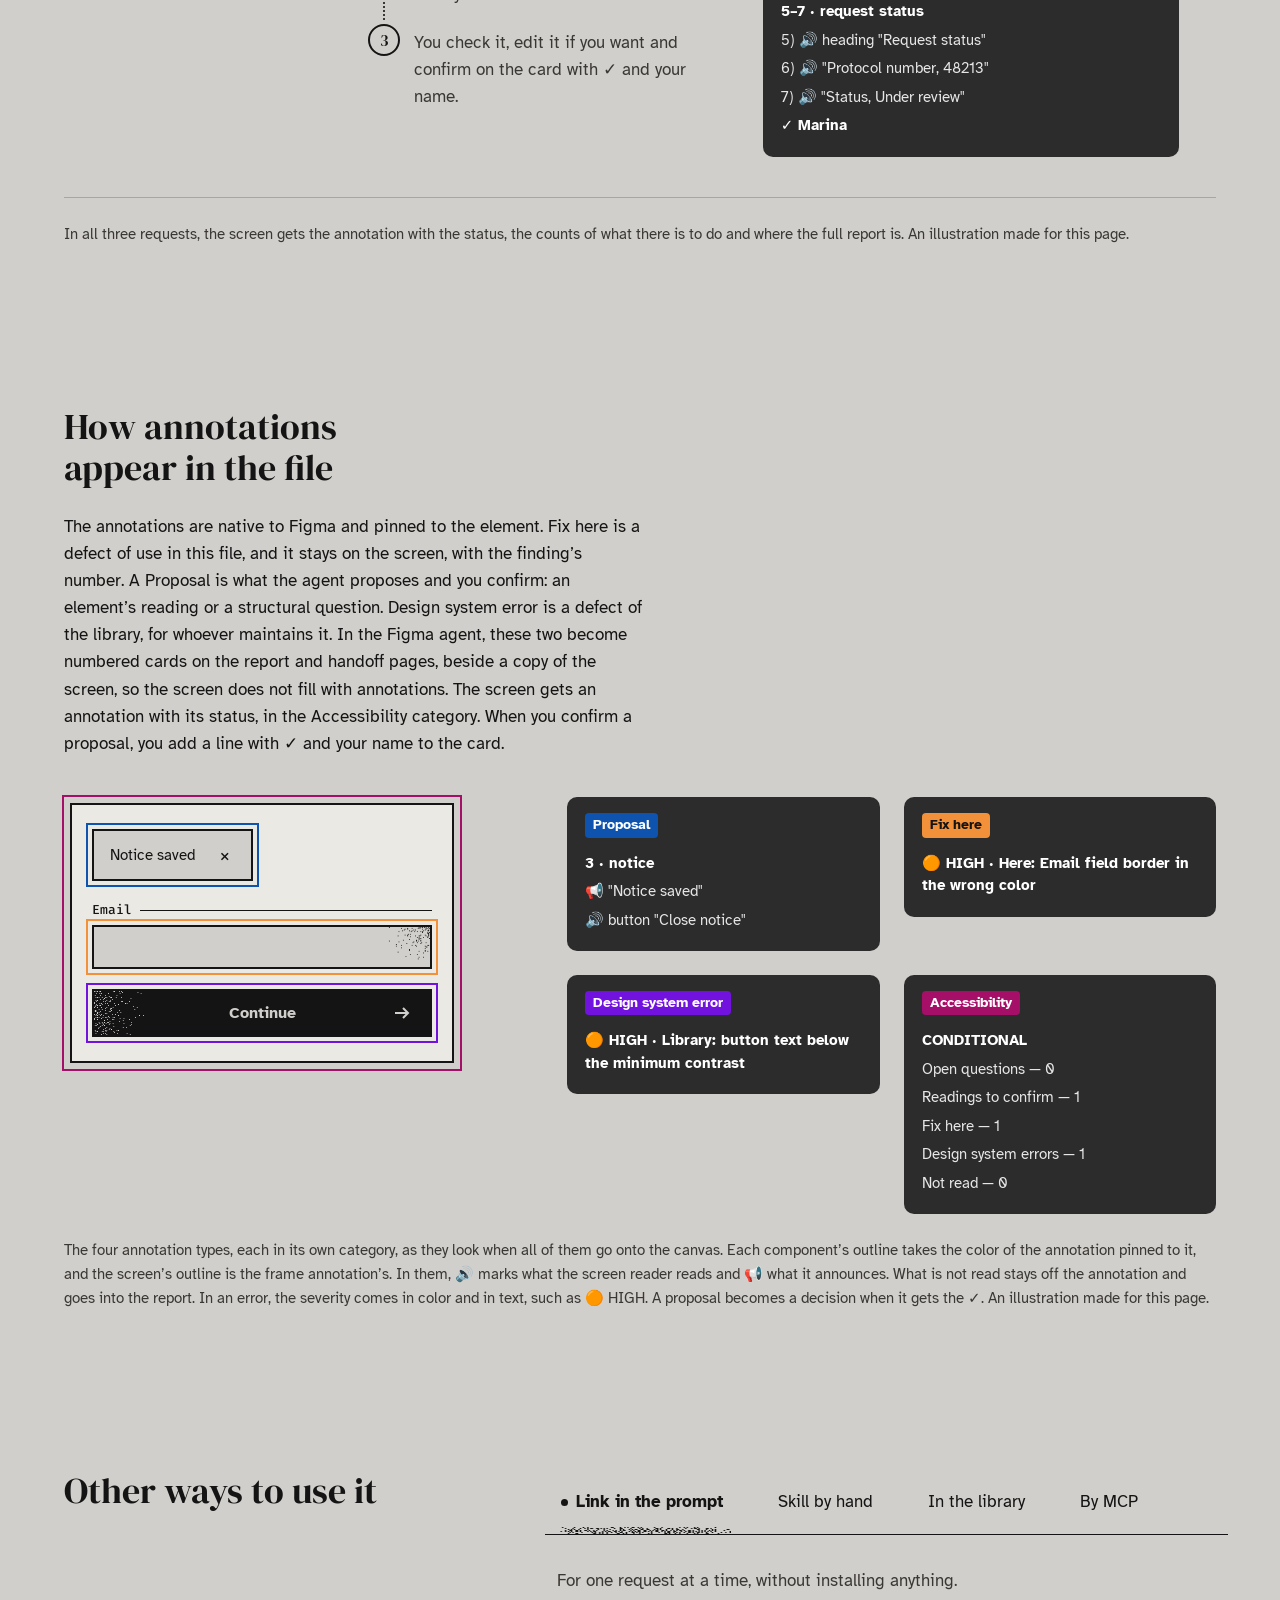
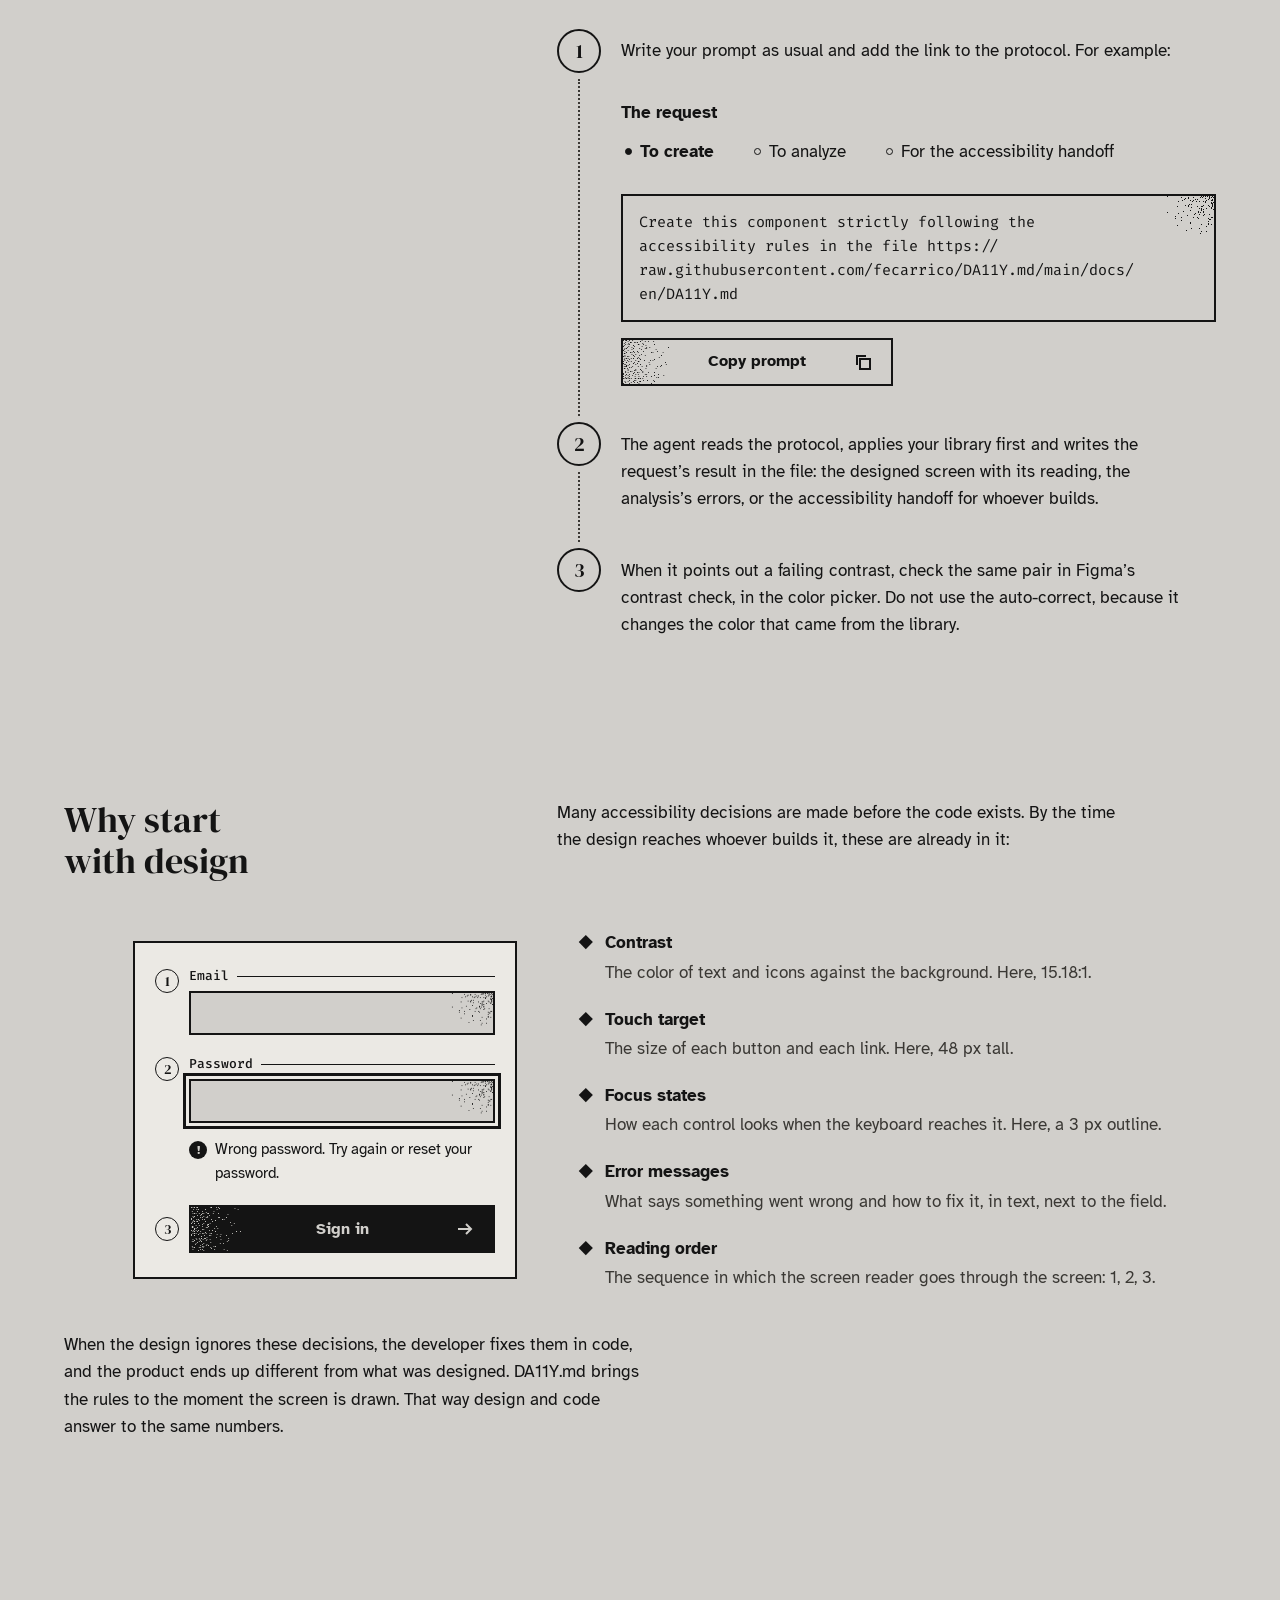
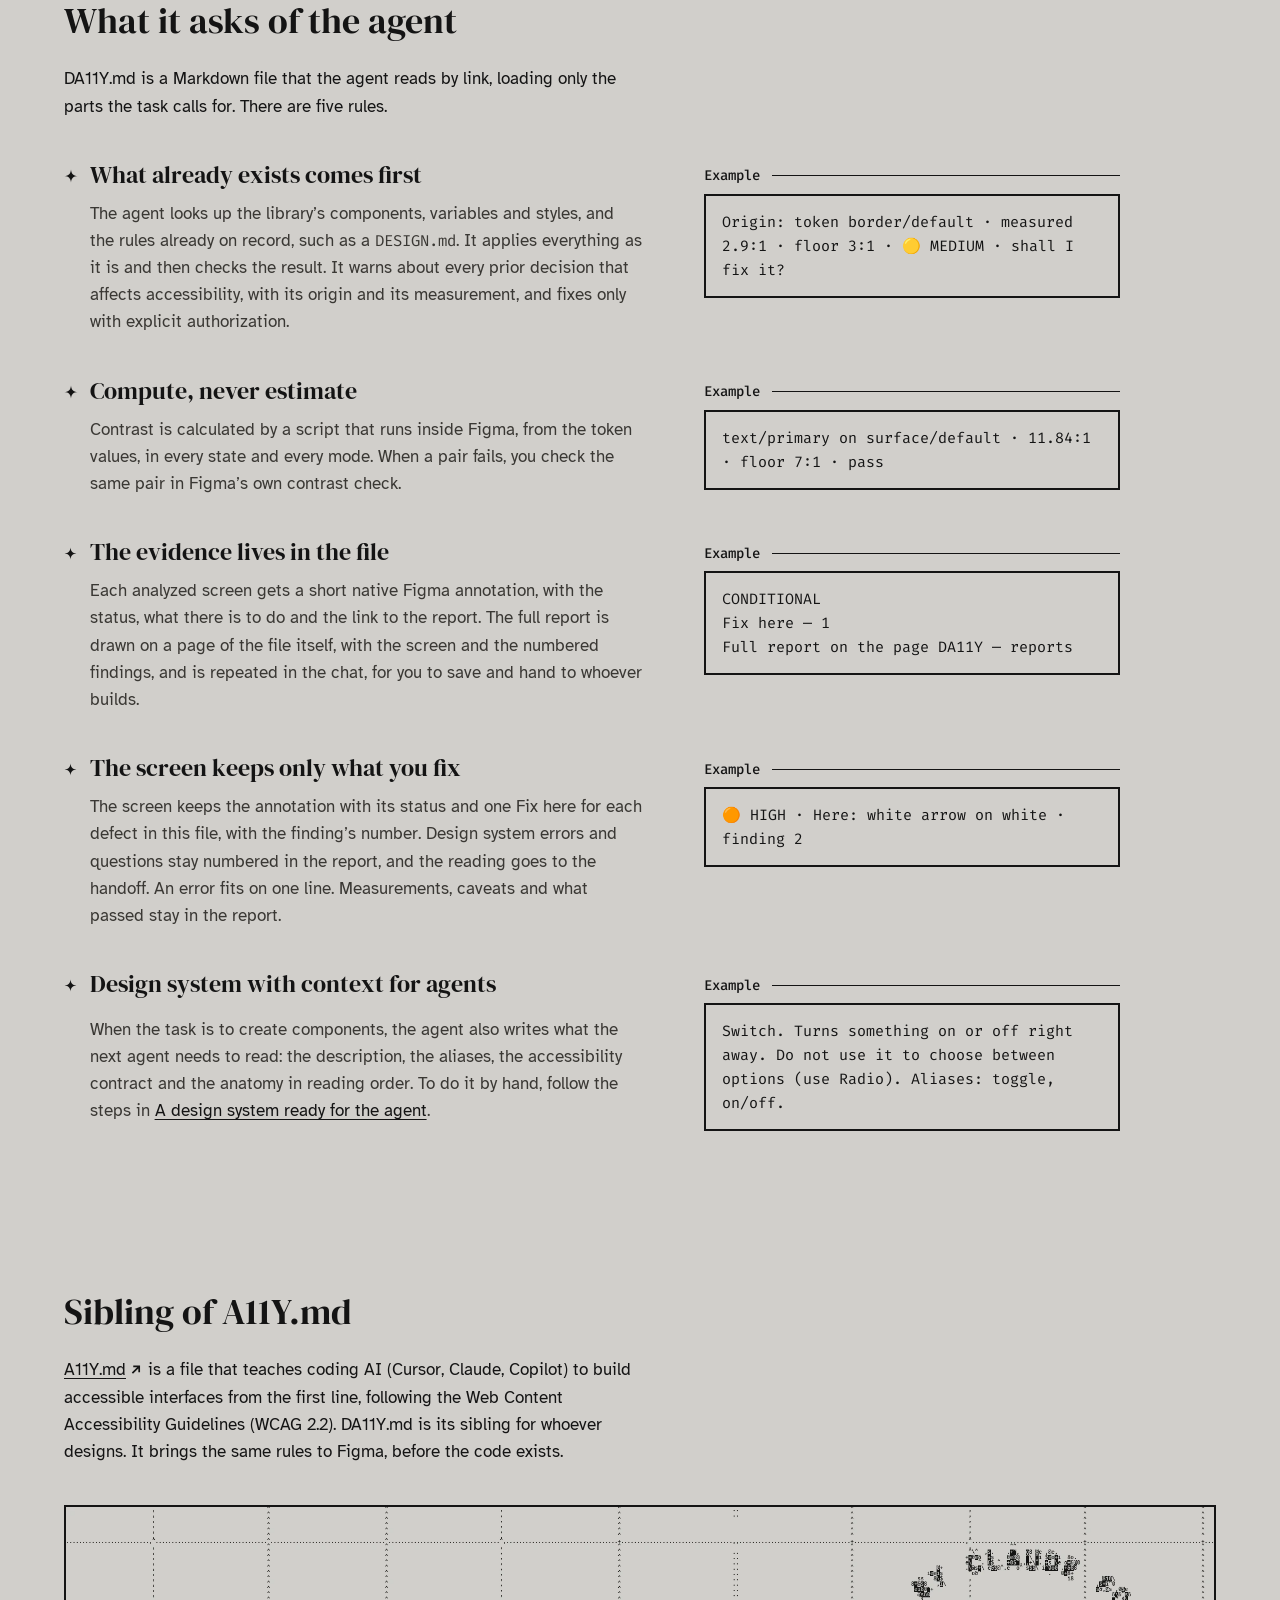
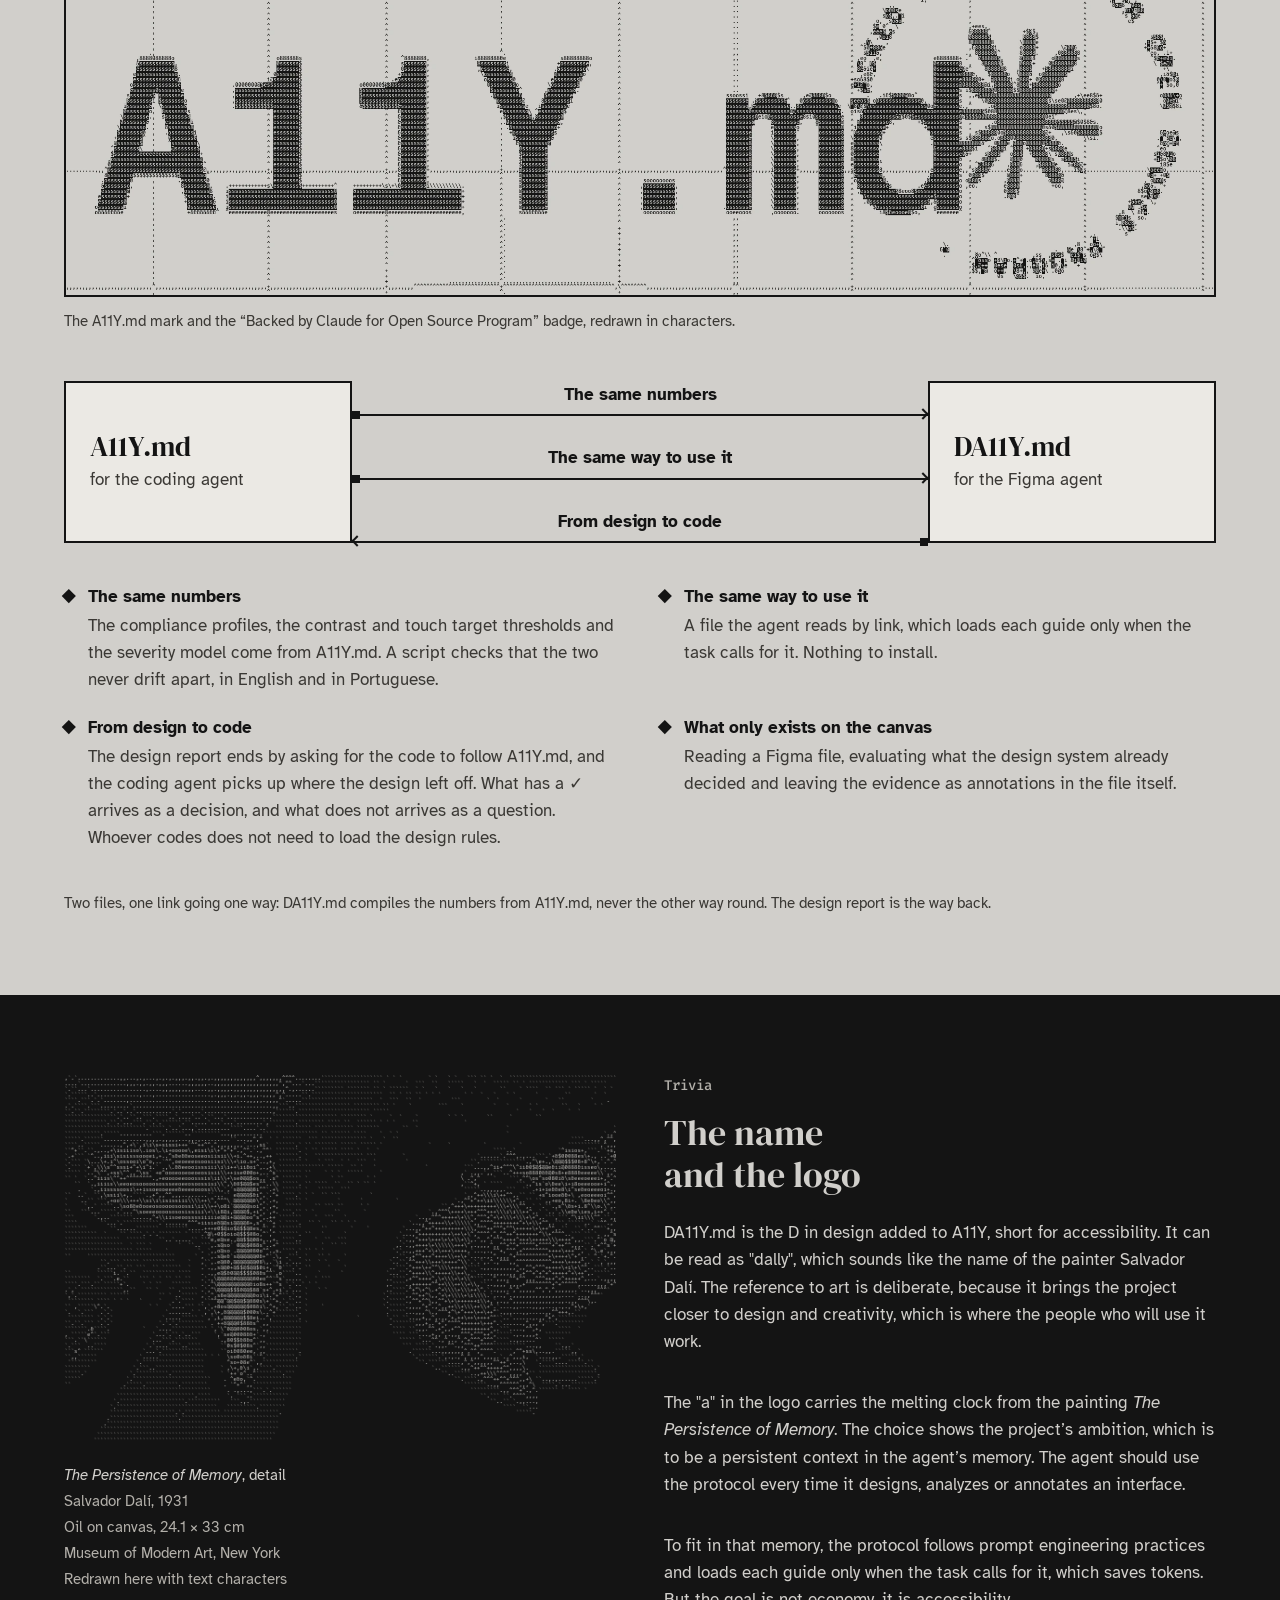
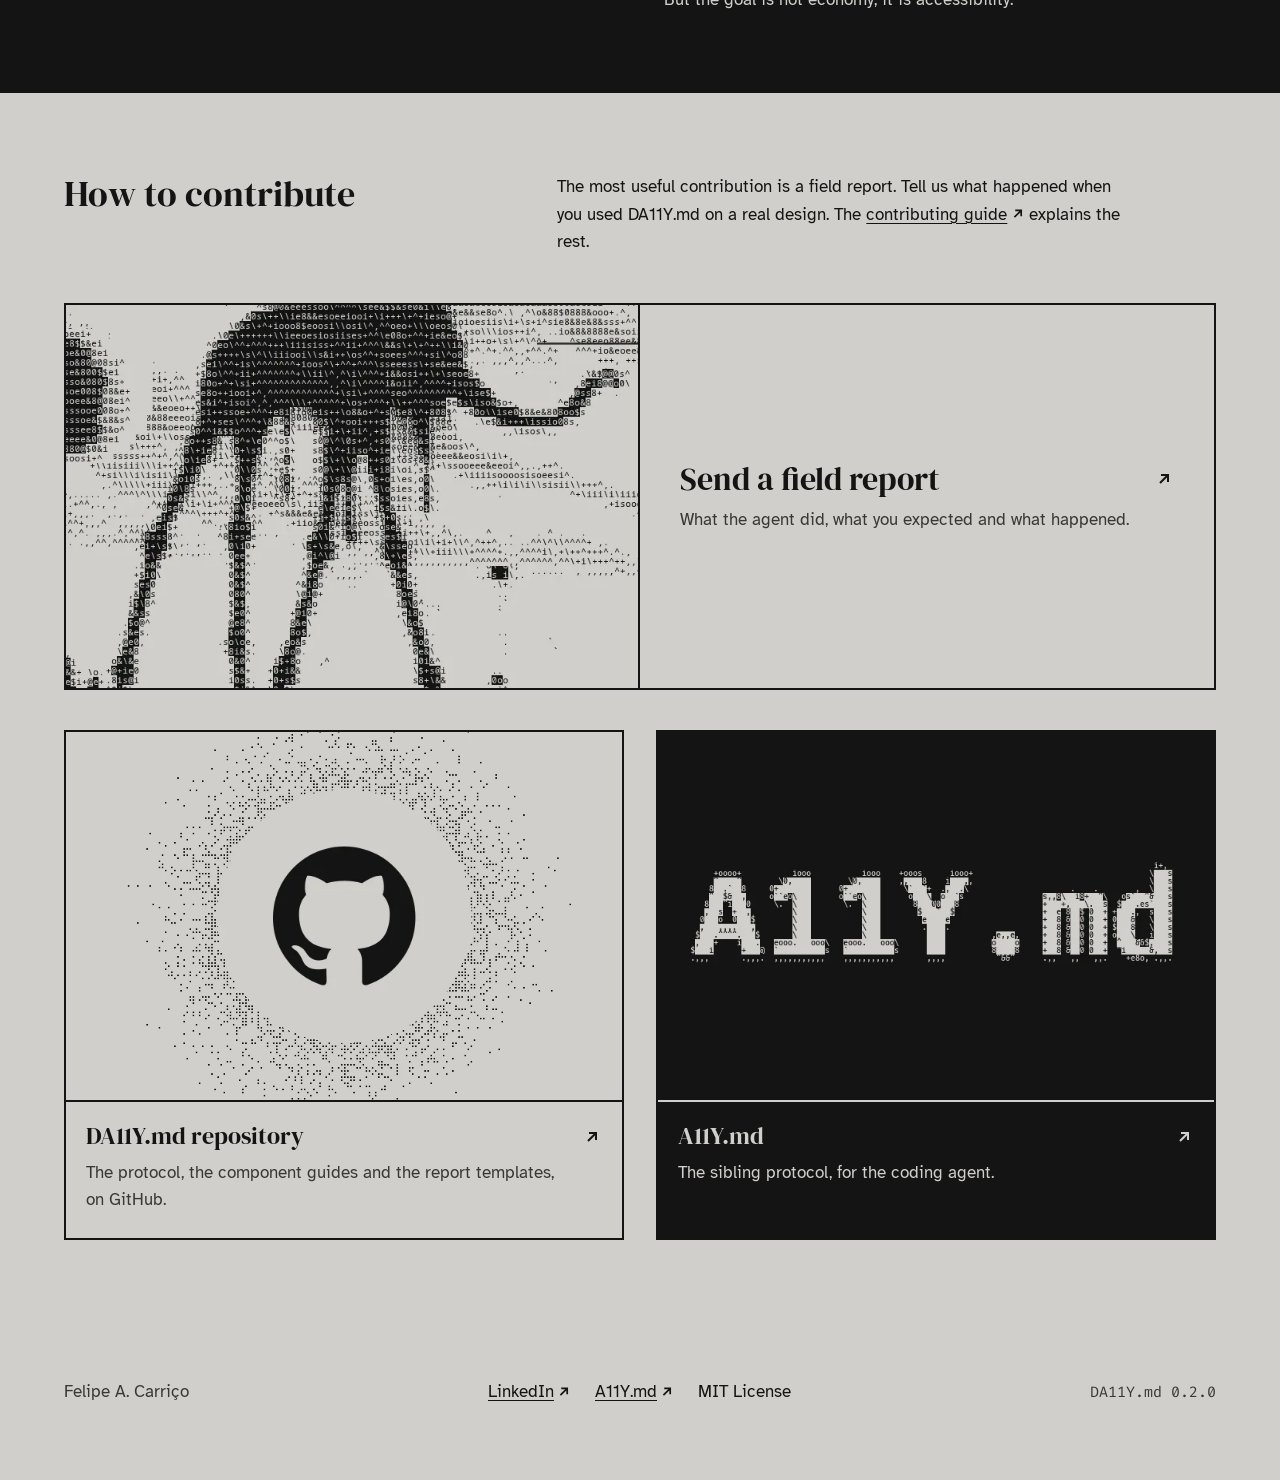
==== commit 6ff60971: "feat: a "Por MCP" tab in "Outras formas de usar", for people without the Figma agent's credits A fou" ====
--- a/pagina/index.html
+++ b/pagina/index.html
@@ -892,6 +892,40 @@
             </ol>
             <p class="tabs__note" data-i18n="lib-note">As guidelines de biblioteca são um recurso dos planos Professional, Organization e Enterprise, e valem para pedidos de desenho com a biblioteca. Para analisar uma tela que já existe, use o chat ou a skill.</p>
           </section>
+          <section class="tabs__panel" id="painel-mcp" aria-labelledby="painel-mcp-titulo">
+            <h3 class="tabs__heading" id="painel-mcp-titulo" data-i18n="mcp-title">Por <abbr>MCP</abbr></h3>
+            <p class="tabs__lead" data-i18n="mcp-lead">Para usar outro agente de inteligência artificial, como o Claude ou o Cursor, sem os créditos do agente do Figma. Ele se liga ao arquivo por um servidor de <span lang="en">Model Context Protocol</span> (<abbr>MCP</abbr>).</p>
+            <ol class="stepper">
+              <li class="step"><span class="step__num" aria-hidden="true">1</span><div class="step__body">
+                <p data-i18n="mcp-step1">No Figma, abra o menu da conta e vá em <span lang="en">Settings</span> › <span lang="en">Security</span> › <span lang="en">Personal access tokens</span>. Crie um token com leitura do conteúdo dos arquivos, das versões e das variáveis, e com leitura e escrita dos comentários.</p>
+              </div></li><li class="step"><span class="step__num" aria-hidden="true">2</span><div class="step__body">
+                <p data-i18n="mcp-step2">Ponha no seu agente o servidor <span lang="en">figma-console-mcp</span>. No Claude Code, rode este comando com o seu token no lugar de <code>figd_SEU_TOKEN</code>:</p>
+                <div class="copy">
+                    <span class="copy__label" data-i18n="mcp-cmd-label">Comando</span>
+                    <pre><code id="mcp-comando" data-i18n="mcp-cmd">claude mcp add figma-console -s user -e FIGMA_ACCESS_TOKEN=figd_SEU_TOKEN -- npx -y figma-console-mcp@latest</code></pre>
+                    <div class="copy__row">
+                      <button type="button" class="btn" data-copy="mcp-comando"><span class="btn__tex" aria-hidden="true"></span><span class="btn__label" data-i18n="copy-cmd">Copiar comando</span><svg class="ico" viewBox="0 0 20 20" aria-hidden="true" focusable="false"><rect x="7" y="7" width="10" height="10"/><path d="M4 13V4h9"/></svg></button>
+                      <span class="copy__status" role="status"></span>
+                    </div>
+                  </div>
+                <p data-i18n="mcp-step2-more">No Claude Desktop e no Cursor, o mesmo servidor entra no arquivo de configuração, como mostra o <a href="https://github.com/southleft/figma-console-mcp" target="_blank" rel="noopener">repositório do figma-console-mcp<span class="sr-only"> (abre em nova aba)</span><svg class="ext" viewBox="0 0 16 16" aria-hidden="true" focusable="false"><path d="M5 3h8v8h-2V6.4l-6.3 6.3-1.4-1.4L9.6 5H5z"/></svg></a>.</p>
+              </div></li><li class="step"><span class="step__num" aria-hidden="true">3</span><div class="step__body">
+                <p data-i18n="mcp-step3">No aplicativo do Figma para computador, abra o arquivo e importe o plugin da ponte em <span lang="en">Plugins</span> › <span lang="en">Development</span> › <span lang="en">Import plugin from manifest</span>, com o arquivo <code>~/.figma-console-mcp/plugin/manifest.json</code>. Depois, rode o plugin no arquivo.</p>
+              </div></li><li class="step"><span class="step__num" aria-hidden="true">4</span><div class="step__body">
+                <p data-i18n="mcp-step4">Selecione a tela no Figma e peça ao agente, com o link do protocolo:</p>
+                <div class="copy">
+                    <span class="copy__label" data-i18n="mcp-prompt-label">Pedido</span>
+                    <pre><code id="pedido-mcp" data-i18n="mcp-prompt">Analise a tela selecionada no Figma seguindo estritamente as regras de acessibilidade do arquivo https://<wbr>raw.githubusercontent.com/<wbr>fecarrico/<wbr>DA11Y.md/<wbr>main/<wbr>docs/<wbr>pt-BR/<wbr>DA11Y.md</code></pre>
+                    <div class="copy__row">
+                      <button type="button" class="btn" data-copy="pedido-mcp"><span class="btn__tex" aria-hidden="true"></span><span class="btn__label"><span data-i18n="copy-prompt">Copiar pedido</span><span class="sr-only" data-i18n="copy-mcp-sr"> para o agente por MCP</span></span><svg class="ico" viewBox="0 0 20 20" aria-hidden="true" focusable="false"><rect x="7" y="7" width="10" height="10"/><path d="M4 13V4h9"/></svg></button>
+                      <span class="copy__status" role="status"></span>
+                    </div>
+                  </div>
+                <p data-i18n="mcp-step4-more">O agente lê o protocolo e, pelo plugin, mede, anota e desenha no arquivo as páginas de relatório e de handoff.</p>
+              </div></li>
+            </ol>
+            <p class="tabs__note" data-i18n="mcp-note">O agente roda fora do Figma, com a assinatura de inteligência artificial que você já usa. A ponte precisa do aplicativo do Figma para computador e não roda no navegador. O token abre todos os seus arquivos para o agente. Guarde-o só no seu computador e revogue quando parar de usar. Um servidor que não roda código no Figma só consegue anotar, e então o relatório fica no chat.</p>
+          </section>
         </div>
       </div>
     </section>
@@ -1241,6 +1275,21 @@
       'lib-step2': 'In the library, open Library › Manage guidelines and upload the file.',
       'lib-step3': 'When someone asks the agent for a design with that library, the rule comes in by itself.',
       'lib-note': 'Library guidelines are a feature of the Professional, Organization and Enterprise plans, and they apply to design requests with the library. To analyze a screen that already exists, use the chat or the skill.',
+      'mcp-title': 'By <abbr>MCP</abbr>',
+      'mcp-lead': 'To use another artificial intelligence agent, such as Claude or Cursor, without the Figma agent\'s credits. It connects to the file through a Model Context Protocol (<abbr>MCP</abbr>) server.',
+      'mcp-step1': 'In Figma, open the account menu and go to Settings › Security › Personal access tokens. Create a token that reads file content, versions and variables, and reads and writes comments.',
+      'mcp-step2': 'Add the figma-console-mcp server to your agent. In Claude Code, run this command with your token in place of <code>figd_YOUR_TOKEN</code>:',
+      'mcp-cmd-label': 'Command',
+      'mcp-cmd': 'claude mcp add figma-console -s user -e FIGMA_ACCESS_TOKEN=figd_YOUR_TOKEN -- npx -y figma-console-mcp@latest',
+      'copy-cmd': 'Copy command',
+      'mcp-step2-more': 'In Claude Desktop and Cursor, the same server goes in the configuration file, as the <a href="https://github.com/southleft/figma-console-mcp" target="_blank" rel="noopener">figma-console-mcp repository<span class="sr-only"> (opens in a new tab)</span>' + EXT + '</a> shows.',
+      'mcp-step3': 'In the Figma desktop app, open the file and import the bridge plugin under Plugins › Development › Import plugin from manifest, with the file <code>~/.figma-console-mcp/plugin/manifest.json</code>. Then run the plugin in the file.',
+      'mcp-step4': 'Select the screen in Figma and ask the agent, with the link to the protocol:',
+      'mcp-prompt-label': 'Prompt',
+      'mcp-prompt': 'Analyze the screen selected in Figma strictly following the accessibility rules in the file ' + CORE,
+      'copy-mcp-sr': ' for the agent through MCP',
+      'mcp-step4-more': 'The agent reads the protocol and, through the plugin, measures, annotates and draws the report and handoff pages in the file.',
+      'mcp-note': 'The agent runs outside Figma, on the artificial intelligence subscription you already use. The bridge needs the Figma desktop app and does not run in the browser. The token opens all your files to the agent. Keep it on your computer only and revoke it when you stop using it. A server that does not run code in Figma can only annotate, and then the report stays in the chat.',
 
       'notes-title': 'How annotations appear in the file',
       'notes-intro': 'The annotations are native to Figma and pinned to the element. Fix here is a defect of use in this file, and it stays on the screen, with the finding’s number. A Proposal is what the agent proposes and you confirm: an element’s reading or a structural question. Design system error is a defect of the library, for whoever maintains it. In the Figma agent, these two become numbered cards on the report and handoff pages, beside a copy of the screen, so the screen does not fill with annotations. The screen gets an annotation with its status, in the Accessibility category. When you confirm a proposal, you add a line with ✓ and your name to the card.',
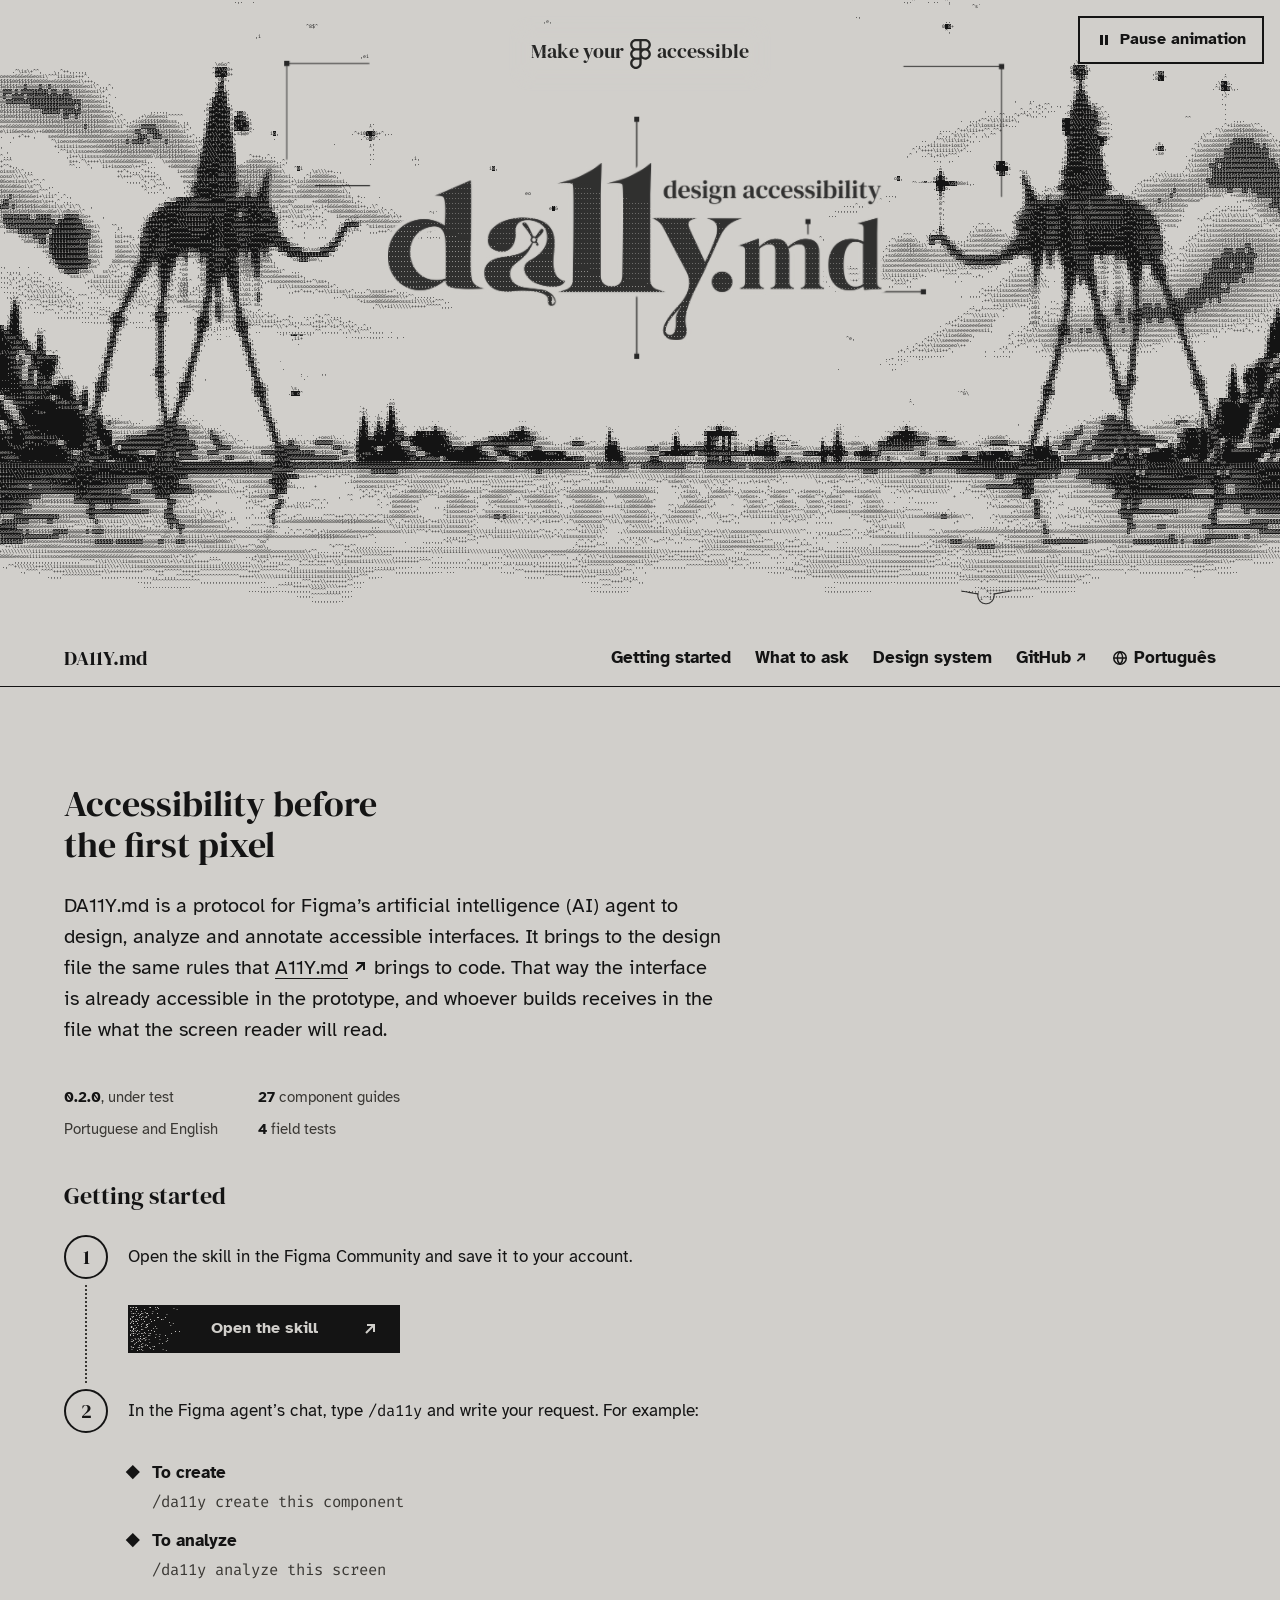
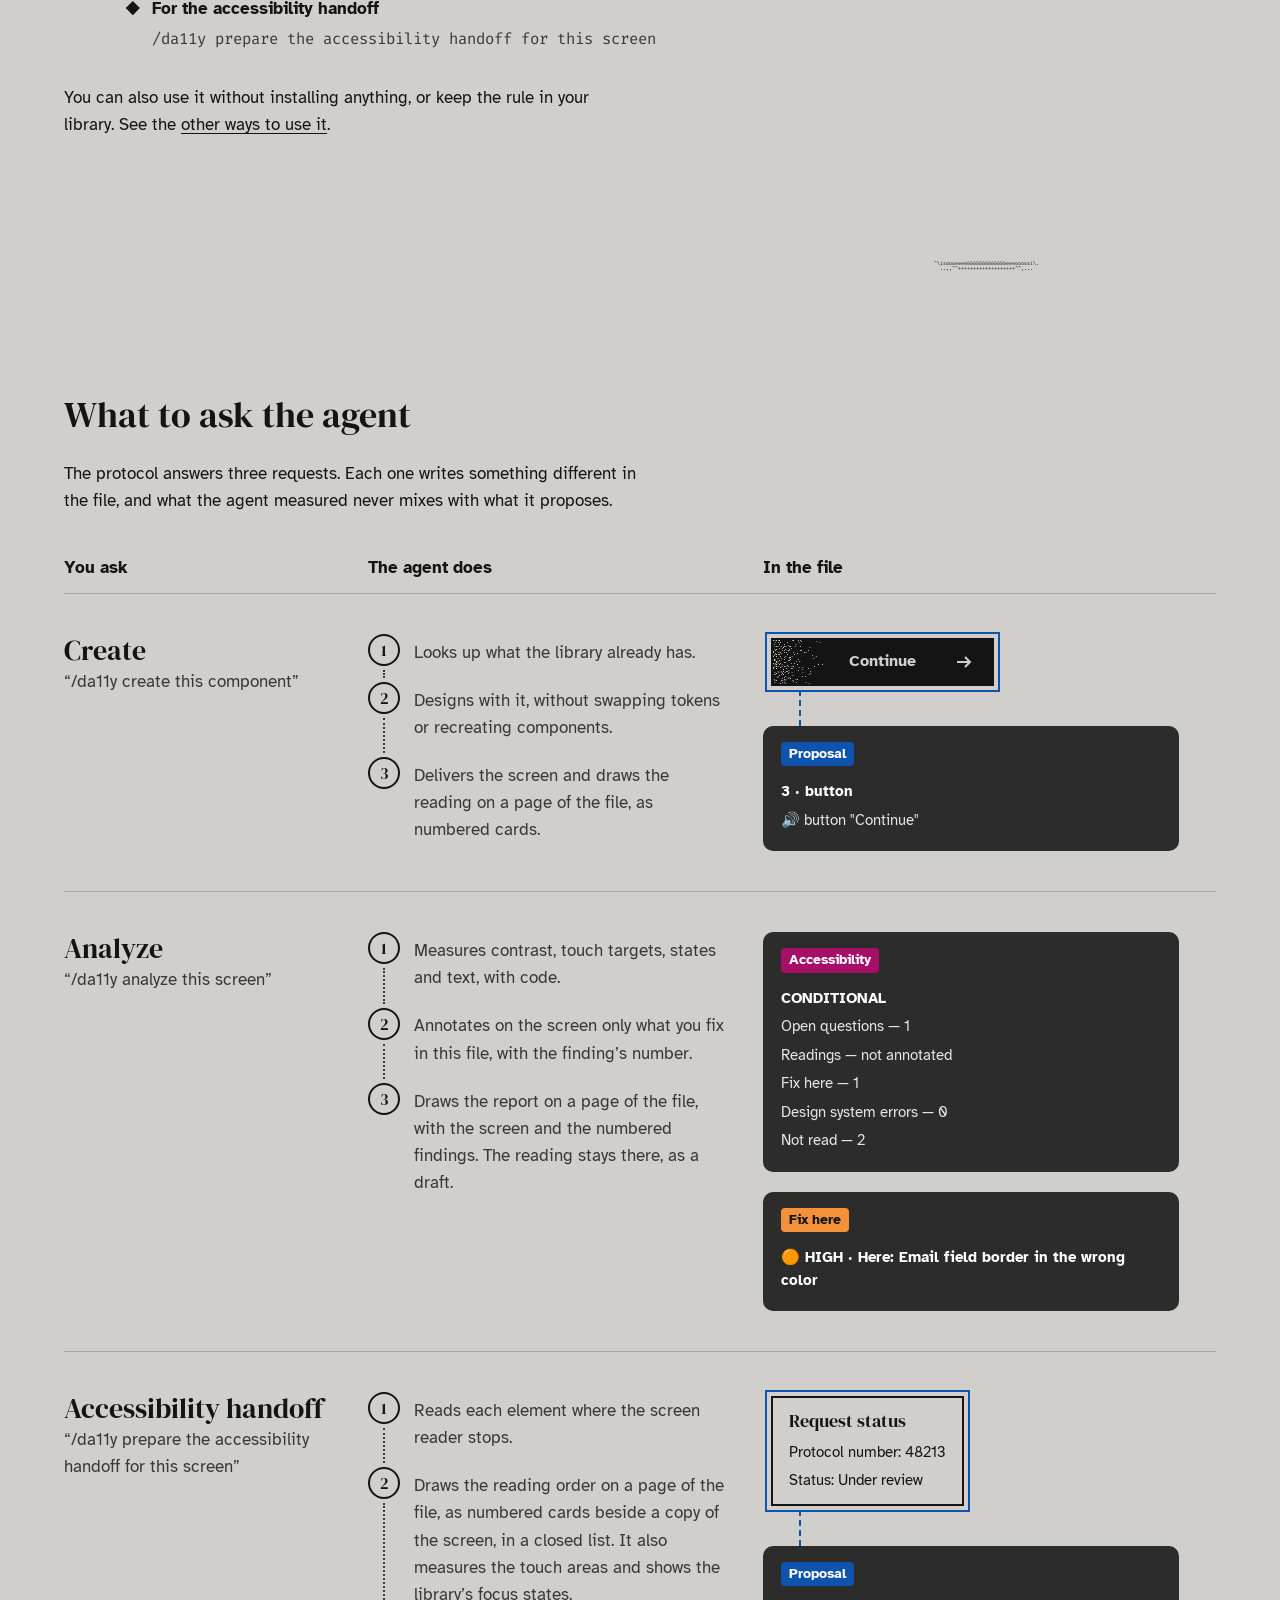
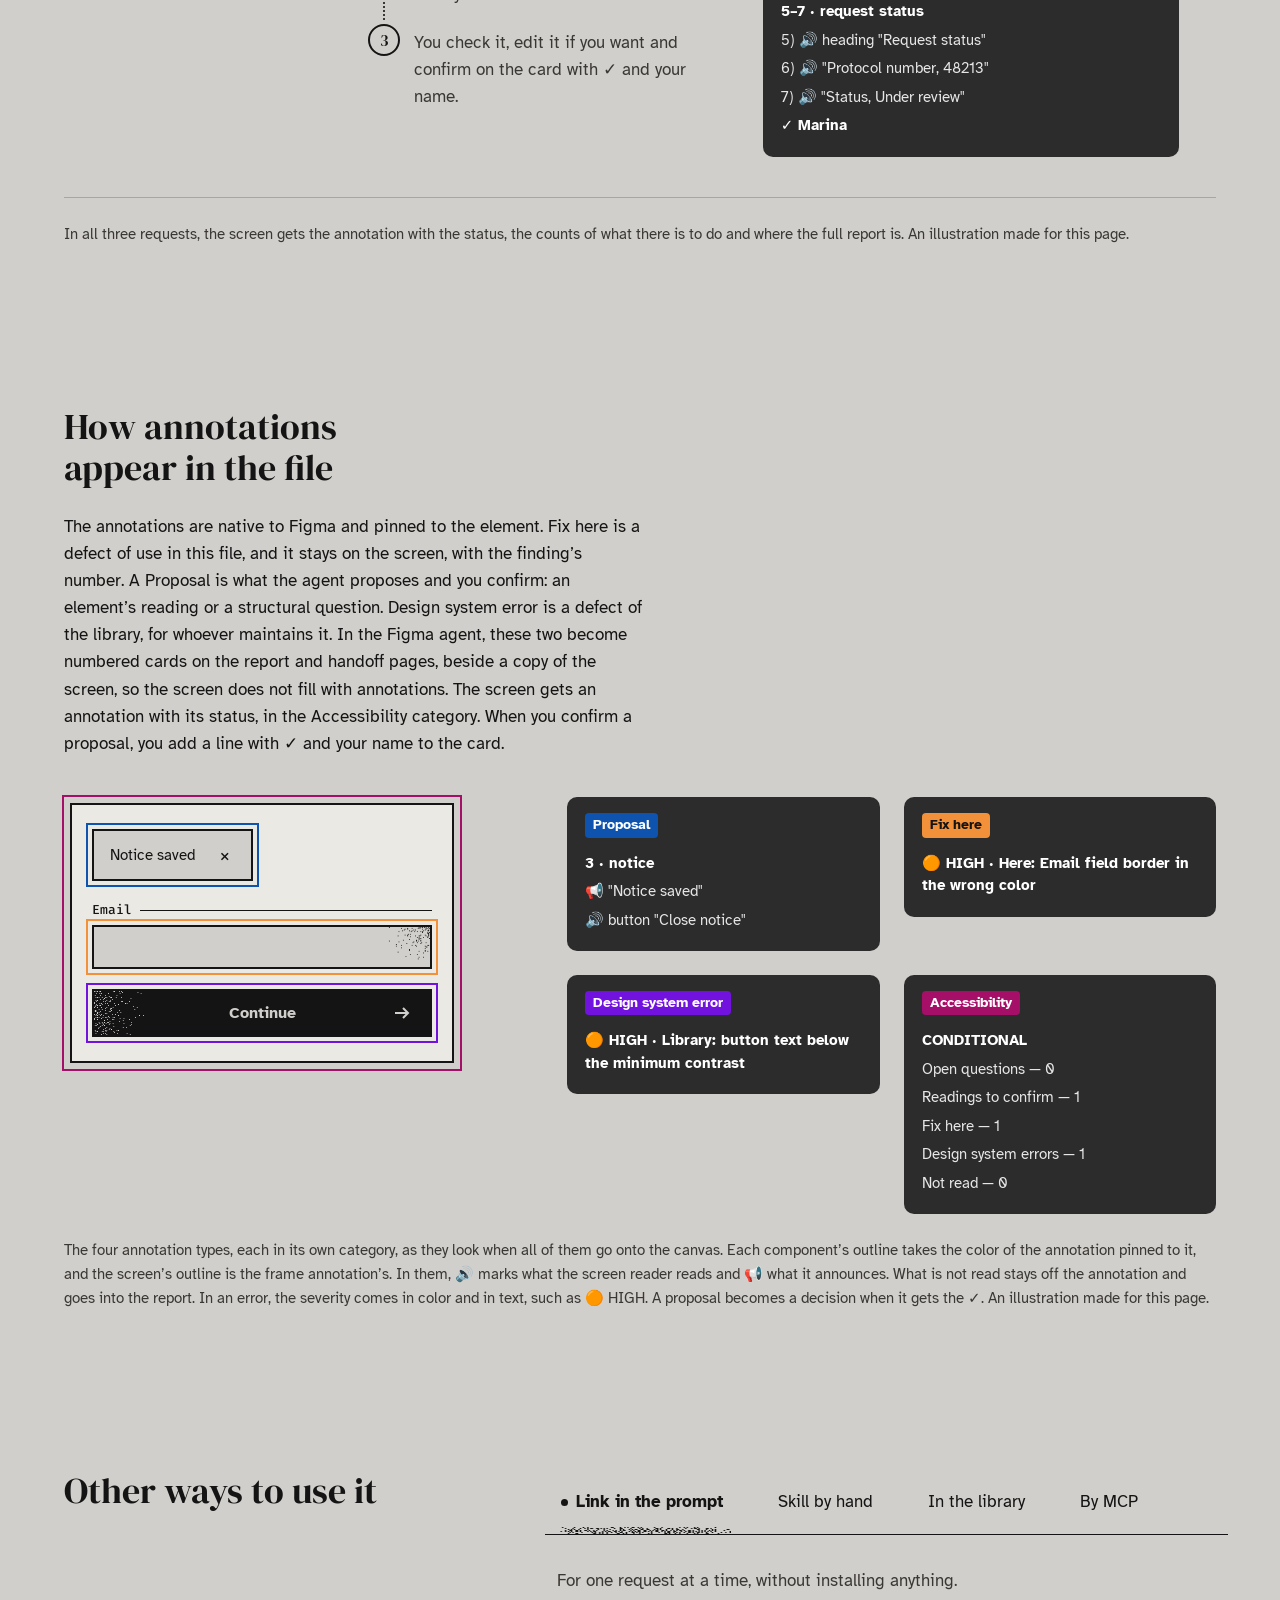
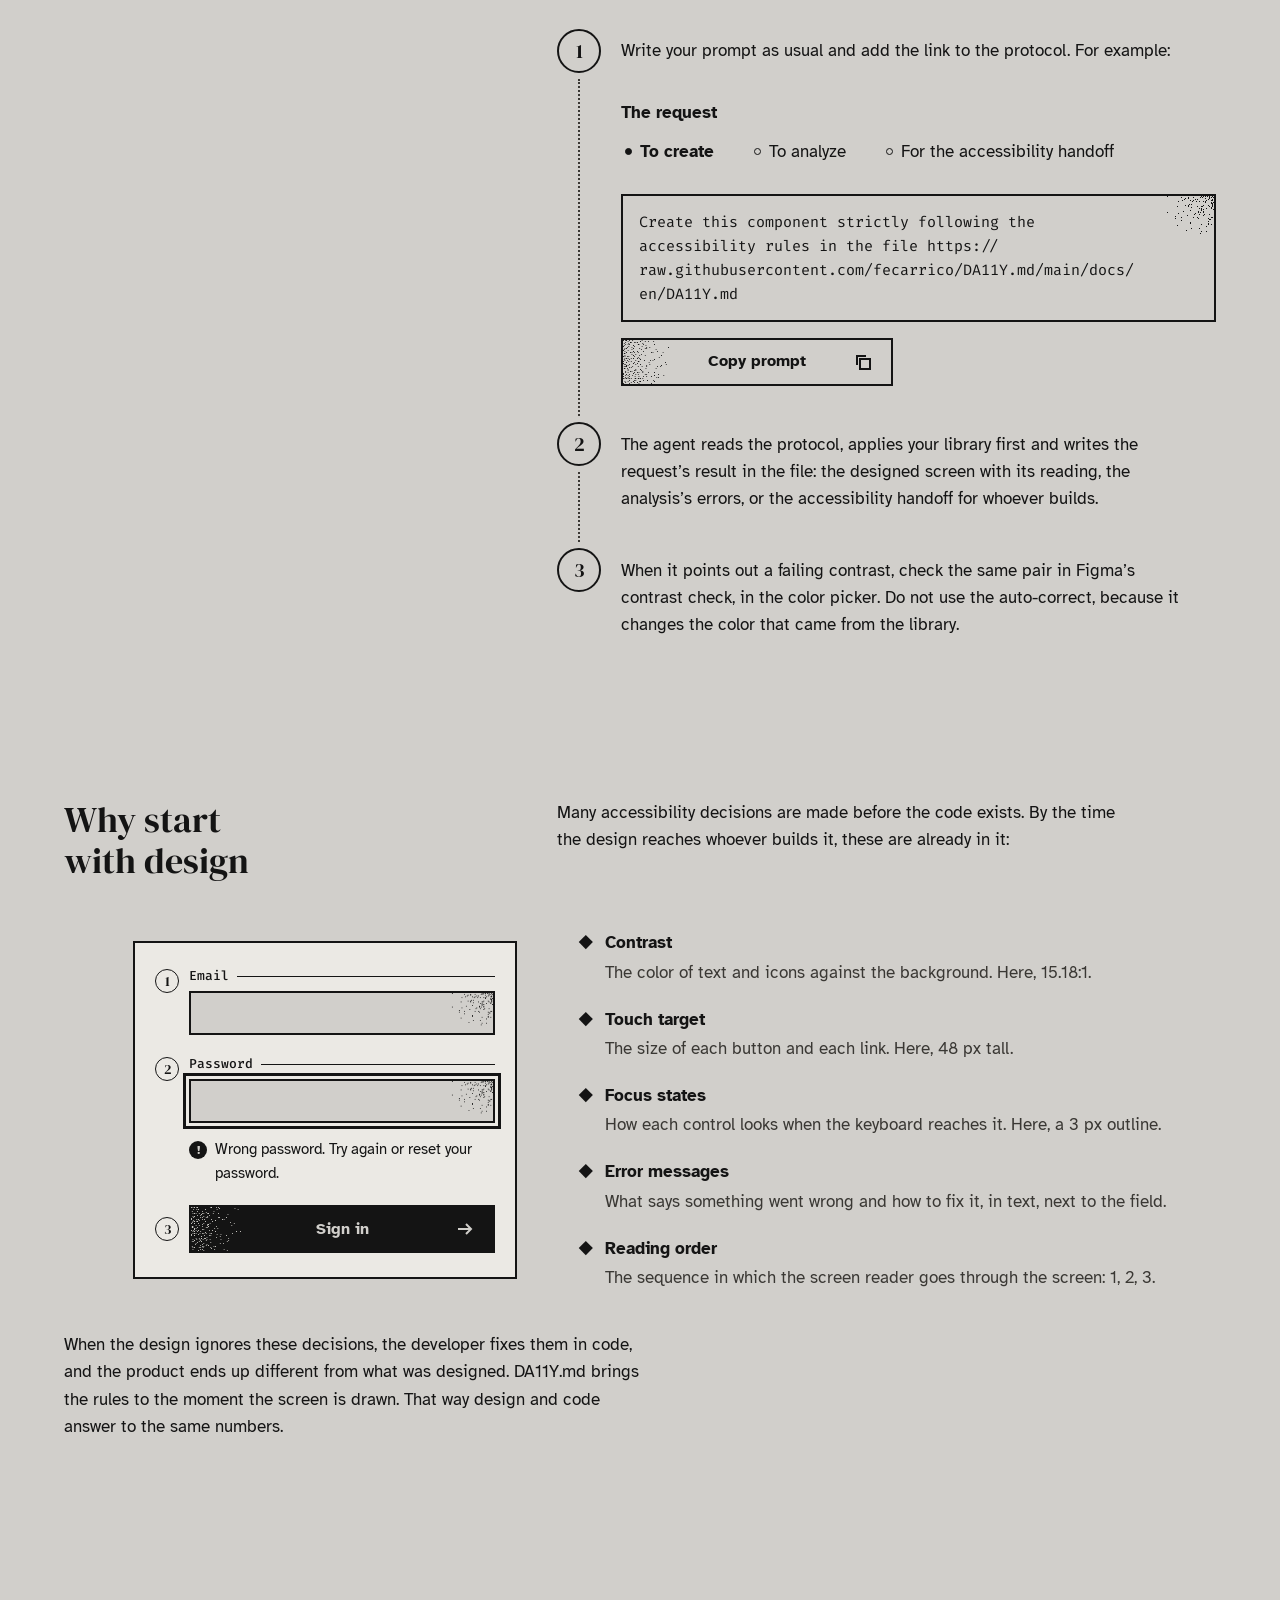
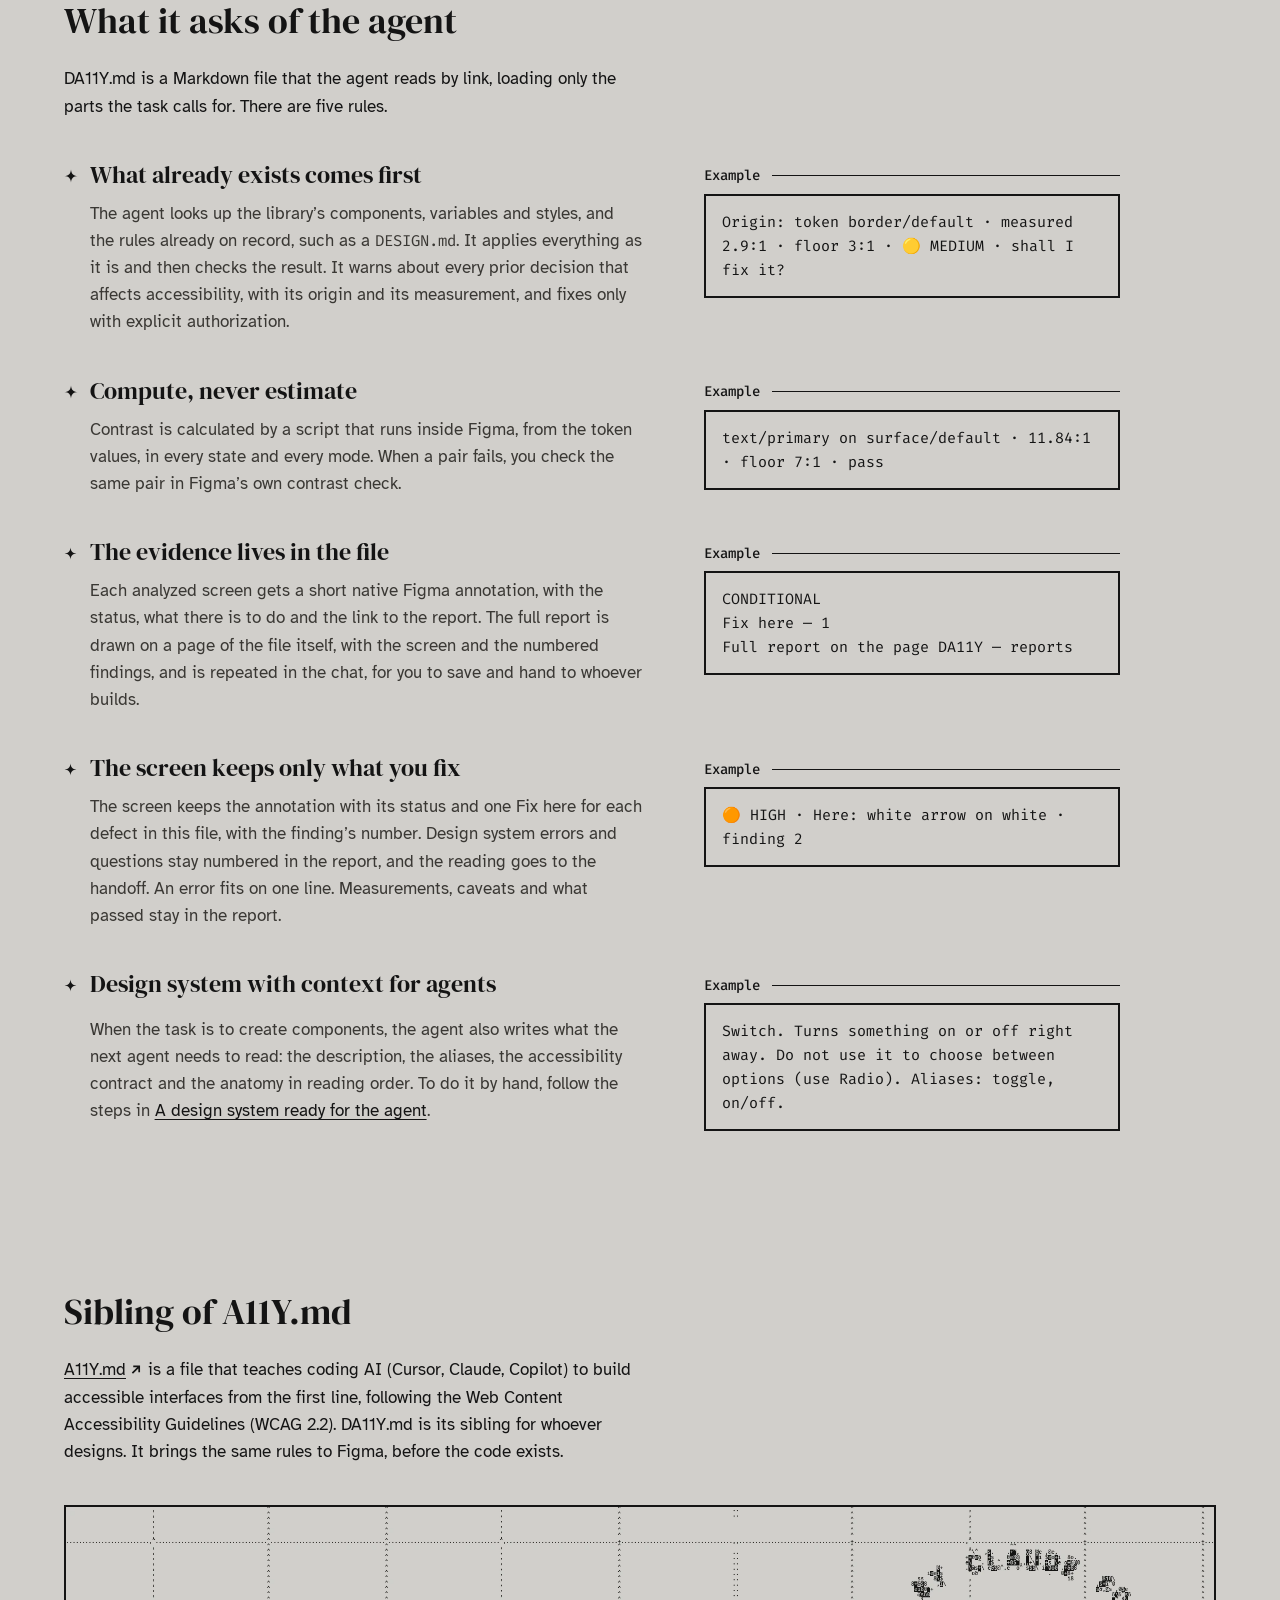
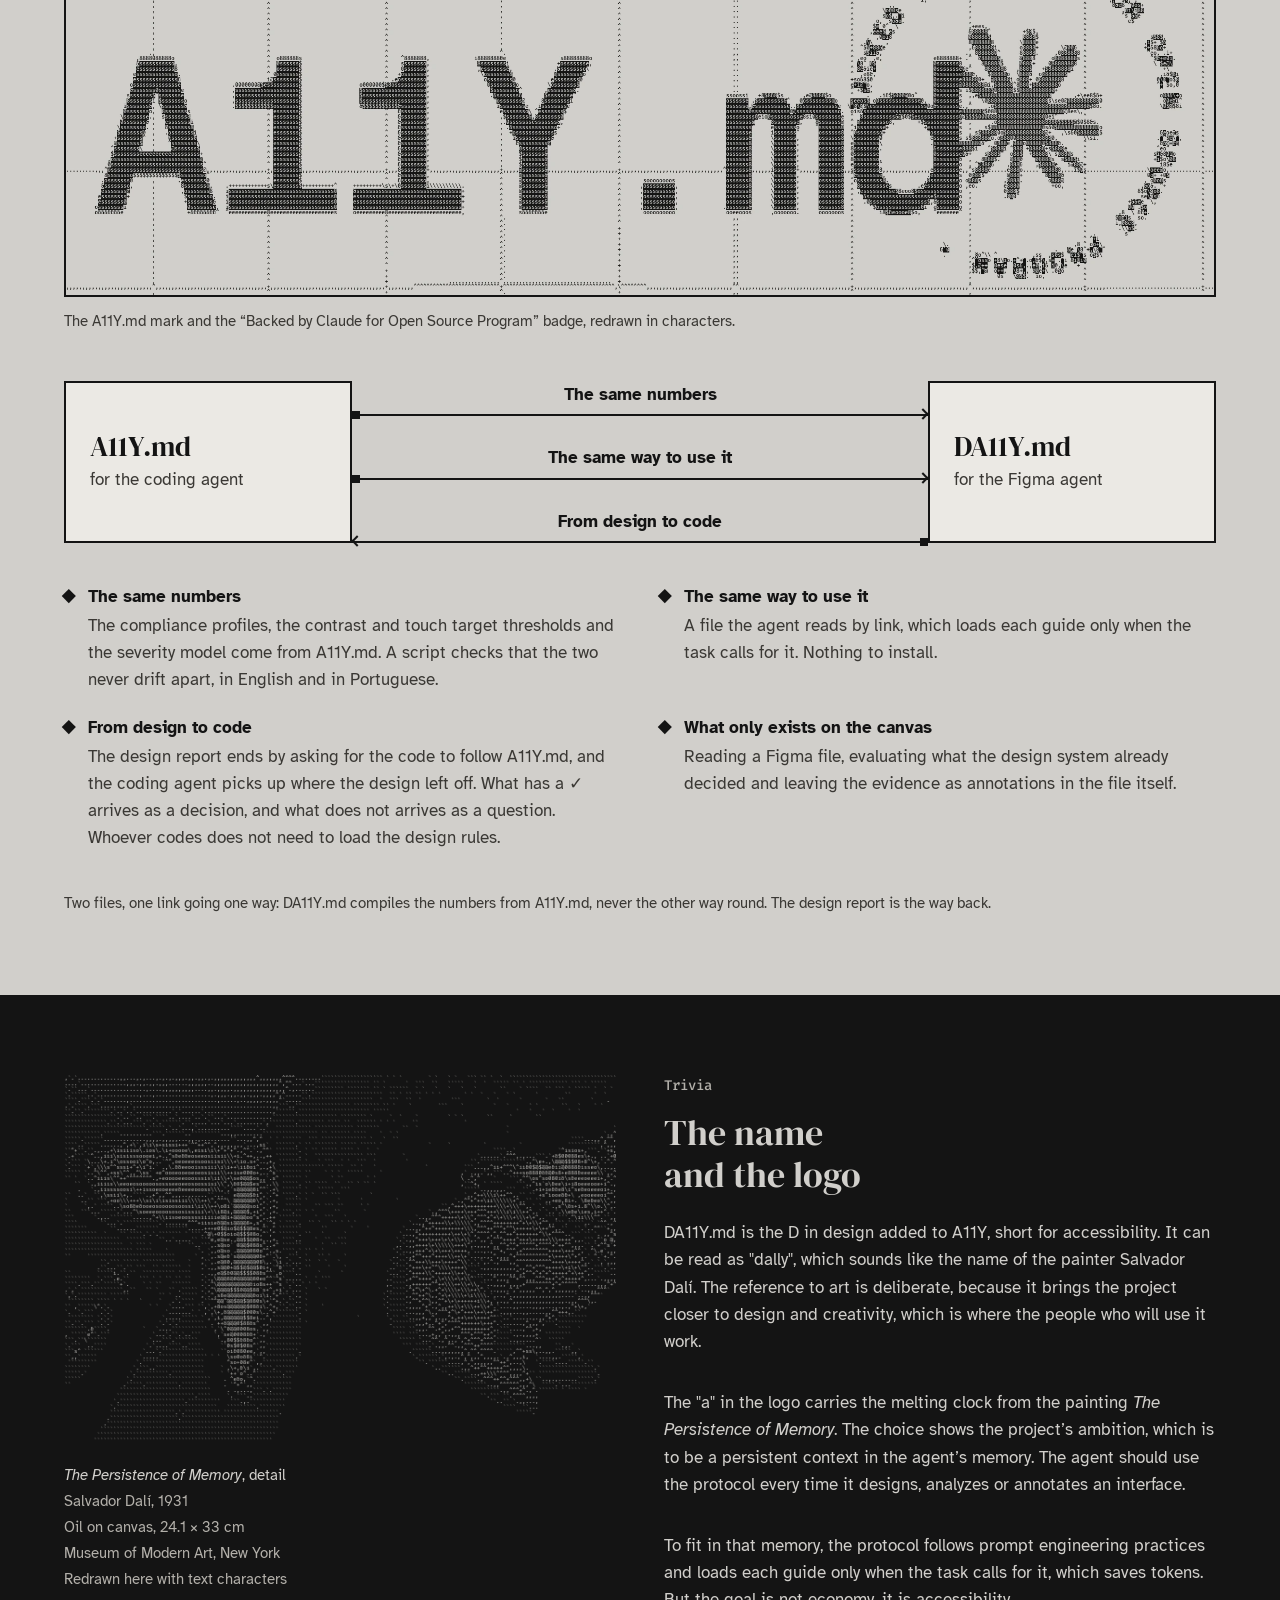
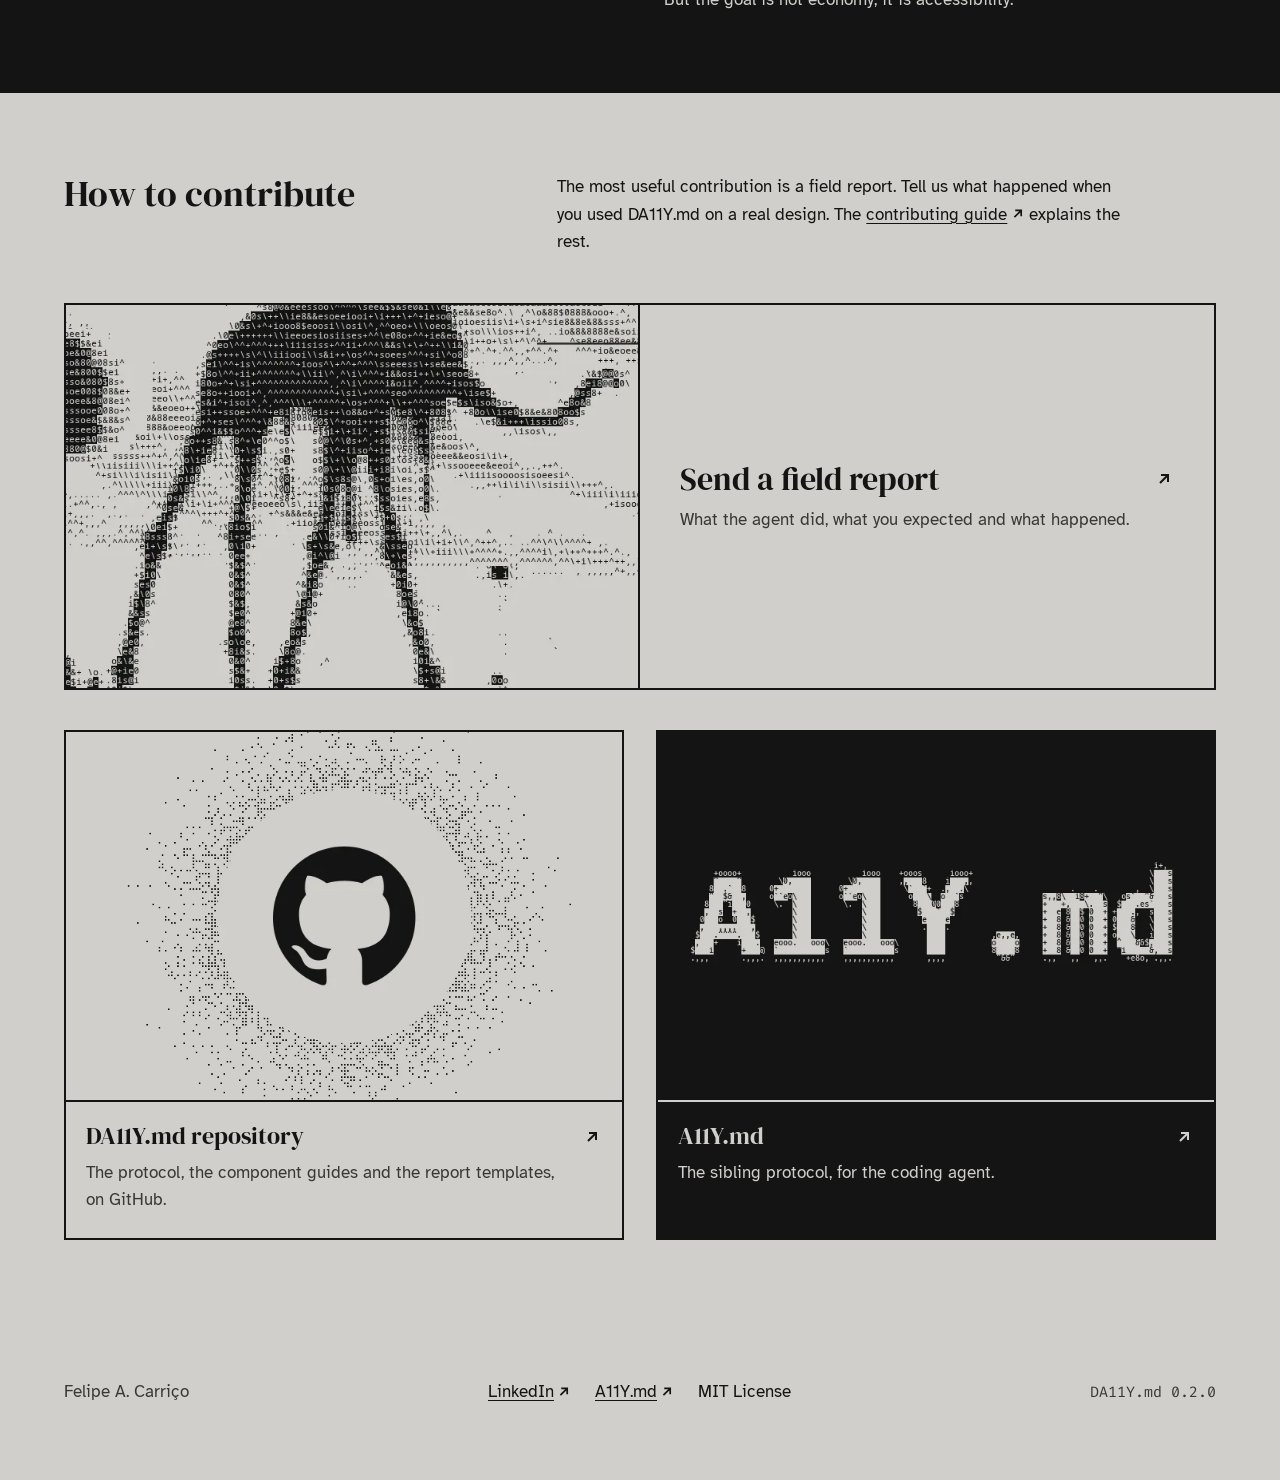
==== commit 8fbc4bbe: "content: links about A11Y.md lead to its site, not to its repository On the home (opening text, the " ====
--- a/pagina/index.html
+++ b/pagina/index.html
@@ -604,7 +604,7 @@
     <section class="section intro grid12" aria-labelledby="sobre">
       <div class="intro__text">
         <h2 id="sobre" data-i18n="intro-title">Acessibilidade antes do primeiro pixel</h2>
-        <p class="lede" data-i18n="intro-lede">O DA11Y.md é um protocolo para o agente de inteligência artificial (<abbr>IA</abbr>) do Figma desenhar, analisar e anotar interfaces acessíveis. Ele leva ao arquivo de design as mesmas regras que o <a href="https://github.com/fecarrico/A11Y.md" target="_blank" rel="noopener">A11Y.md<span class="sr-only" data-i18n="newtab"> (abre em nova aba)</span><svg class="ext" viewBox="0 0 16 16" aria-hidden="true" focusable="false"><path d="M5 3h8v8h-2V6.4l-6.3 6.3-1.4-1.4L9.6 5H5z"/></svg></a> leva ao código. Assim a interface já nasce acessível no protótipo, e quem desenvolve recebe no arquivo o que o leitor de tela vai ler.</p>
+        <p class="lede" data-i18n="intro-lede">O DA11Y.md é um protocolo para o agente de inteligência artificial (<abbr>IA</abbr>) do Figma desenhar, analisar e anotar interfaces acessíveis. Ele leva ao arquivo de design as mesmas regras que o <a href="https://fecarrico.github.io/a11ymd/pt-BR/" target="_blank" rel="noopener">A11Y.md<span class="sr-only" data-i18n="newtab"> (abre em nova aba)</span><svg class="ext" viewBox="0 0 16 16" aria-hidden="true" focusable="false"><path d="M5 3h8v8h-2V6.4l-6.3 6.3-1.4-1.4L9.6 5H5z"/></svg></a> leva ao código. Assim a interface já nasce acessível no protótipo, e quem desenvolve recebe no arquivo o que o leitor de tela vai ler.</p>
         <ul class="facts" aria-label="O projeto em números" data-i18n-attr="aria-label:facts-label">
           <li data-i18n="fact-1"><strong>0.2.0</strong>, em teste</li>
           <li data-i18n="fact-2"><strong>27</strong> guias de componente</li>
@@ -1008,7 +1008,7 @@
     <section class="section" aria-labelledby="relacao">
       <div class="section__intro">
         <h2 id="relacao" data-i18n="sib-title">Irmão do A11Y.md</h2>
-        <p data-i18n="sib-intro">O <a href="https://github.com/fecarrico/A11Y.md" target="_blank" rel="noopener">A11Y.md<span class="sr-only" data-i18n="newtab"> (abre em nova aba)</span><svg class="ext" viewBox="0 0 16 16" aria-hidden="true" focusable="false"><path d="M5 3h8v8h-2V6.4l-6.3 6.3-1.4-1.4L9.6 5H5z"/></svg></a> é um arquivo que ensina a IA que programa (Cursor, Claude, Copilot) a construir interfaces acessíveis desde a primeira linha, seguindo as Diretrizes de Acessibilidade para Conteúdo Web (<abbr>WCAG</abbr> 2.2, na sigla em inglês). O DA11Y.md é o irmão dele para quem desenha. Ele leva as mesmas regras ao Figma, antes de o código existir.</p>
+        <p data-i18n="sib-intro">O <a href="https://fecarrico.github.io/a11ymd/pt-BR/" target="_blank" rel="noopener">A11Y.md<span class="sr-only" data-i18n="newtab"> (abre em nova aba)</span><svg class="ext" viewBox="0 0 16 16" aria-hidden="true" focusable="false"><path d="M5 3h8v8h-2V6.4l-6.3 6.3-1.4-1.4L9.6 5H5z"/></svg></a> é um arquivo que ensina a IA que programa (Cursor, Claude, Copilot) a construir interfaces acessíveis desde a primeira linha, seguindo as Diretrizes de Acessibilidade para Conteúdo Web (<abbr>WCAG</abbr> 2.2, na sigla em inglês). O DA11Y.md é o irmão dele para quem desenha. Ele leva as mesmas regras ao Figma, antes de o código existir.</p>
       </div>
       <figure class="sib-banner">
         <img src="img/a11ymd-site.webp" alt="" width="2160" height="730" data-i18n-attr="src:banner-src">
@@ -1093,7 +1093,7 @@
         <article class="card card--dark">
           <img class="card__img" src="img/a11ymd.webp" alt="" width="720" height="480">
           <div class="card__body">
-            <h3 class="card__title"><a class="card__link" href="https://github.com/fecarrico/A11Y.md" target="_blank" rel="noopener">A11Y.md<span class="sr-only" data-i18n="newtab"> (abre em nova aba)</span></a></h3>
+            <h3 class="card__title"><a class="card__link" href="https://fecarrico.github.io/a11ymd/pt-BR/" data-i18n-attr="href:a11y-site" target="_blank" rel="noopener">A11Y.md<span class="sr-only" data-i18n="newtab"> (abre em nova aba)</span></a></h3>
             <svg class="ico" viewBox="0 0 20 20" aria-hidden="true" focusable="false"><path d="M6 14 14 6M7 6h7v7"/></svg>
             <p class="card__text" data-i18n="card3-text">O protocolo irmão, para o agente de código.</p>
           </div>
@@ -1108,7 +1108,7 @@
     <p>Felipe A. Carriço</p>
     <ul class="footer__links">
       <li><a href="https://linkedin.com/in/fecarrico" target="_blank" rel="noopener">LinkedIn<span class="sr-only" data-i18n="newtab"> (abre em nova aba)</span><svg class="ext" viewBox="0 0 16 16" aria-hidden="true" focusable="false"><path d="M5 3h8v8h-2V6.4l-6.3 6.3-1.4-1.4L9.6 5H5z"/></svg></a></li>
-      <li><a href="https://github.com/fecarrico/A11Y.md" target="_blank" rel="noopener">A11Y.md<span class="sr-only" data-i18n="newtab"> (abre em nova aba)</span><svg class="ext" viewBox="0 0 16 16" aria-hidden="true" focusable="false"><path d="M5 3h8v8h-2V6.4l-6.3 6.3-1.4-1.4L9.6 5H5z"/></svg></a></li>
+      <li><a href="https://fecarrico.github.io/a11ymd/pt-BR/" data-i18n-attr="href:a11y-site" target="_blank" rel="noopener">A11Y.md<span class="sr-only" data-i18n="newtab"> (abre em nova aba)</span><svg class="ext" viewBox="0 0 16 16" aria-hidden="true" focusable="false"><path d="M5 3h8v8h-2V6.4l-6.3 6.3-1.4-1.4L9.6 5H5z"/></svg></a></li>
       <li data-i18n="license">Licença MIT</li>
     </ul>
     <p class="footer__version">DA11Y.md 0.2.0</p>
@@ -1149,7 +1149,7 @@
     function link(href, text) {
       return '<a href="' + href + '" target="_blank" rel="noopener">' + text + '<span class="sr-only" data-i18n="newtab">' + NEWTAB + '</span>' + EXT + '</a>';
     }
-    var A11Y = link('https://github.com/fecarrico/A11Y.md', 'A11Y.md');
+    var A11Y = link('https://fecarrico.github.io/a11ymd/en/', 'A11Y.md');
     var CORE = 'https://<wbr>raw.githubusercontent.com/<wbr>fecarrico/<wbr>DA11Y.md/<wbr>main/<wbr>docs/<wbr>en/<wbr>DA11Y.md';
 
     var EN_TITLE = 'DA11Y.md · Accessibility before the first pixel';
@@ -1275,6 +1275,7 @@
       'lib-step2': 'In the library, open Library › Manage guidelines and upload the file.',
       'lib-step3': 'When someone asks the agent for a design with that library, the rule comes in by itself.',
       'lib-note': 'Library guidelines are a feature of the Professional, Organization and Enterprise plans, and they apply to design requests with the library. To analyze a screen that already exists, use the chat or the skill.',
+      'a11y-site': 'https://fecarrico.github.io/a11ymd/en/',
       'mcp-title': 'By <abbr>MCP</abbr>',
       'mcp-lead': 'To use another artificial intelligence agent, such as Claude or Cursor, without the Figma agent\'s credits. It connects to the file through a Model Context Protocol (<abbr>MCP</abbr>) server.',
       'mcp-step1': 'In Figma, open the account menu and go to Settings › Security › Personal access tokens. Create a token that reads file content, versions and variables, and reads and writes comments.',
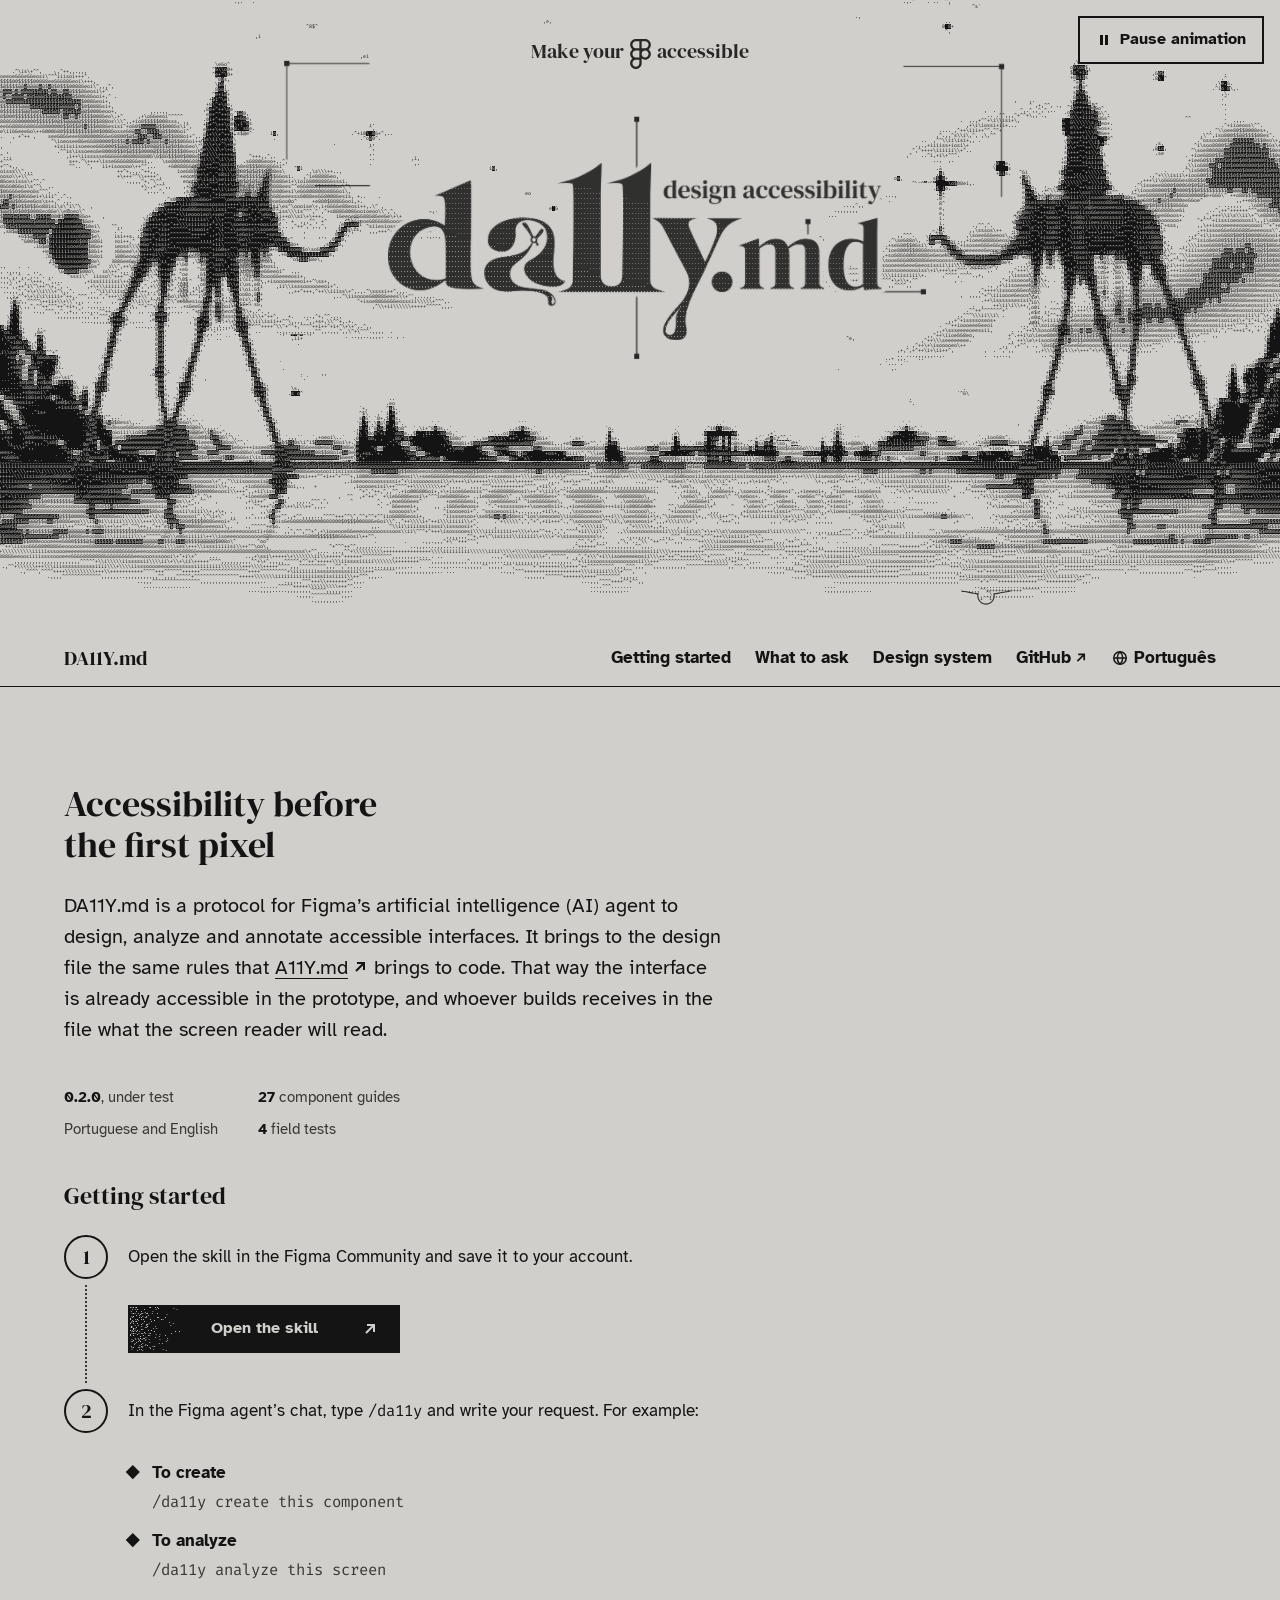
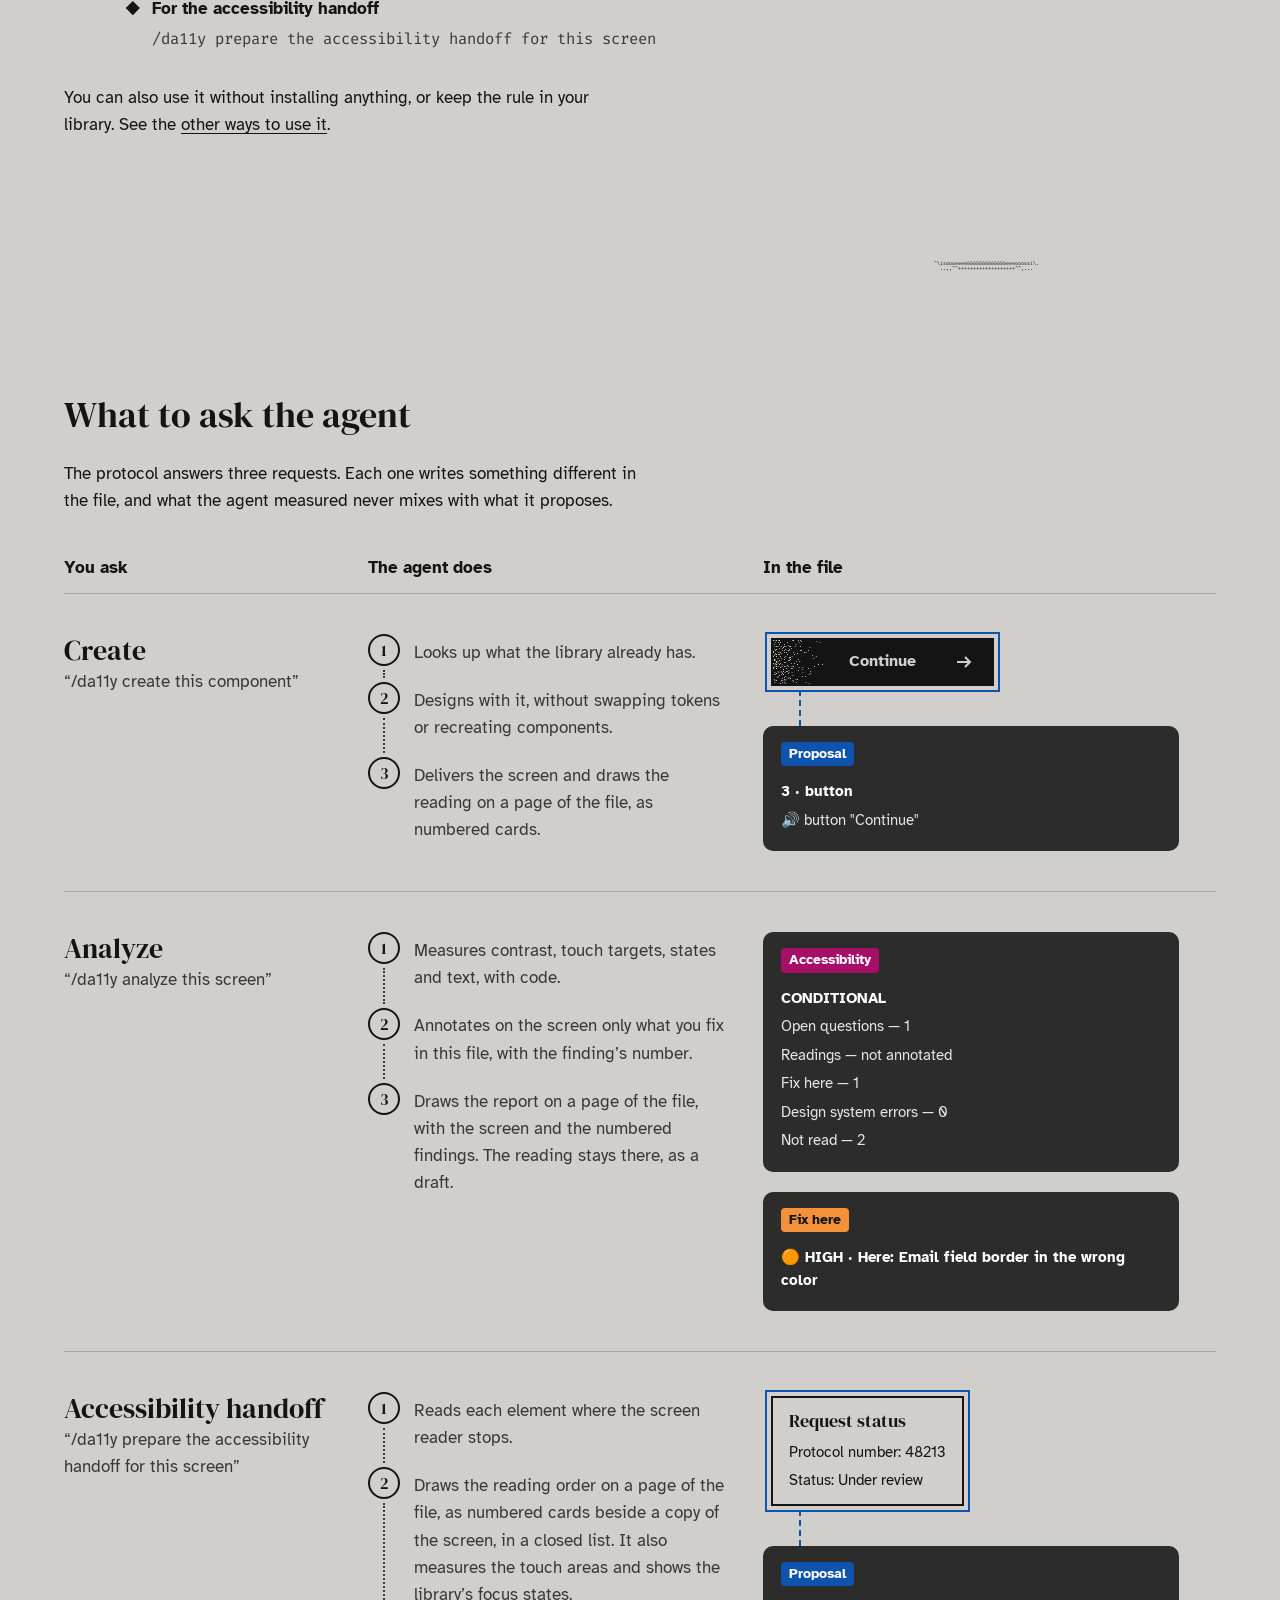
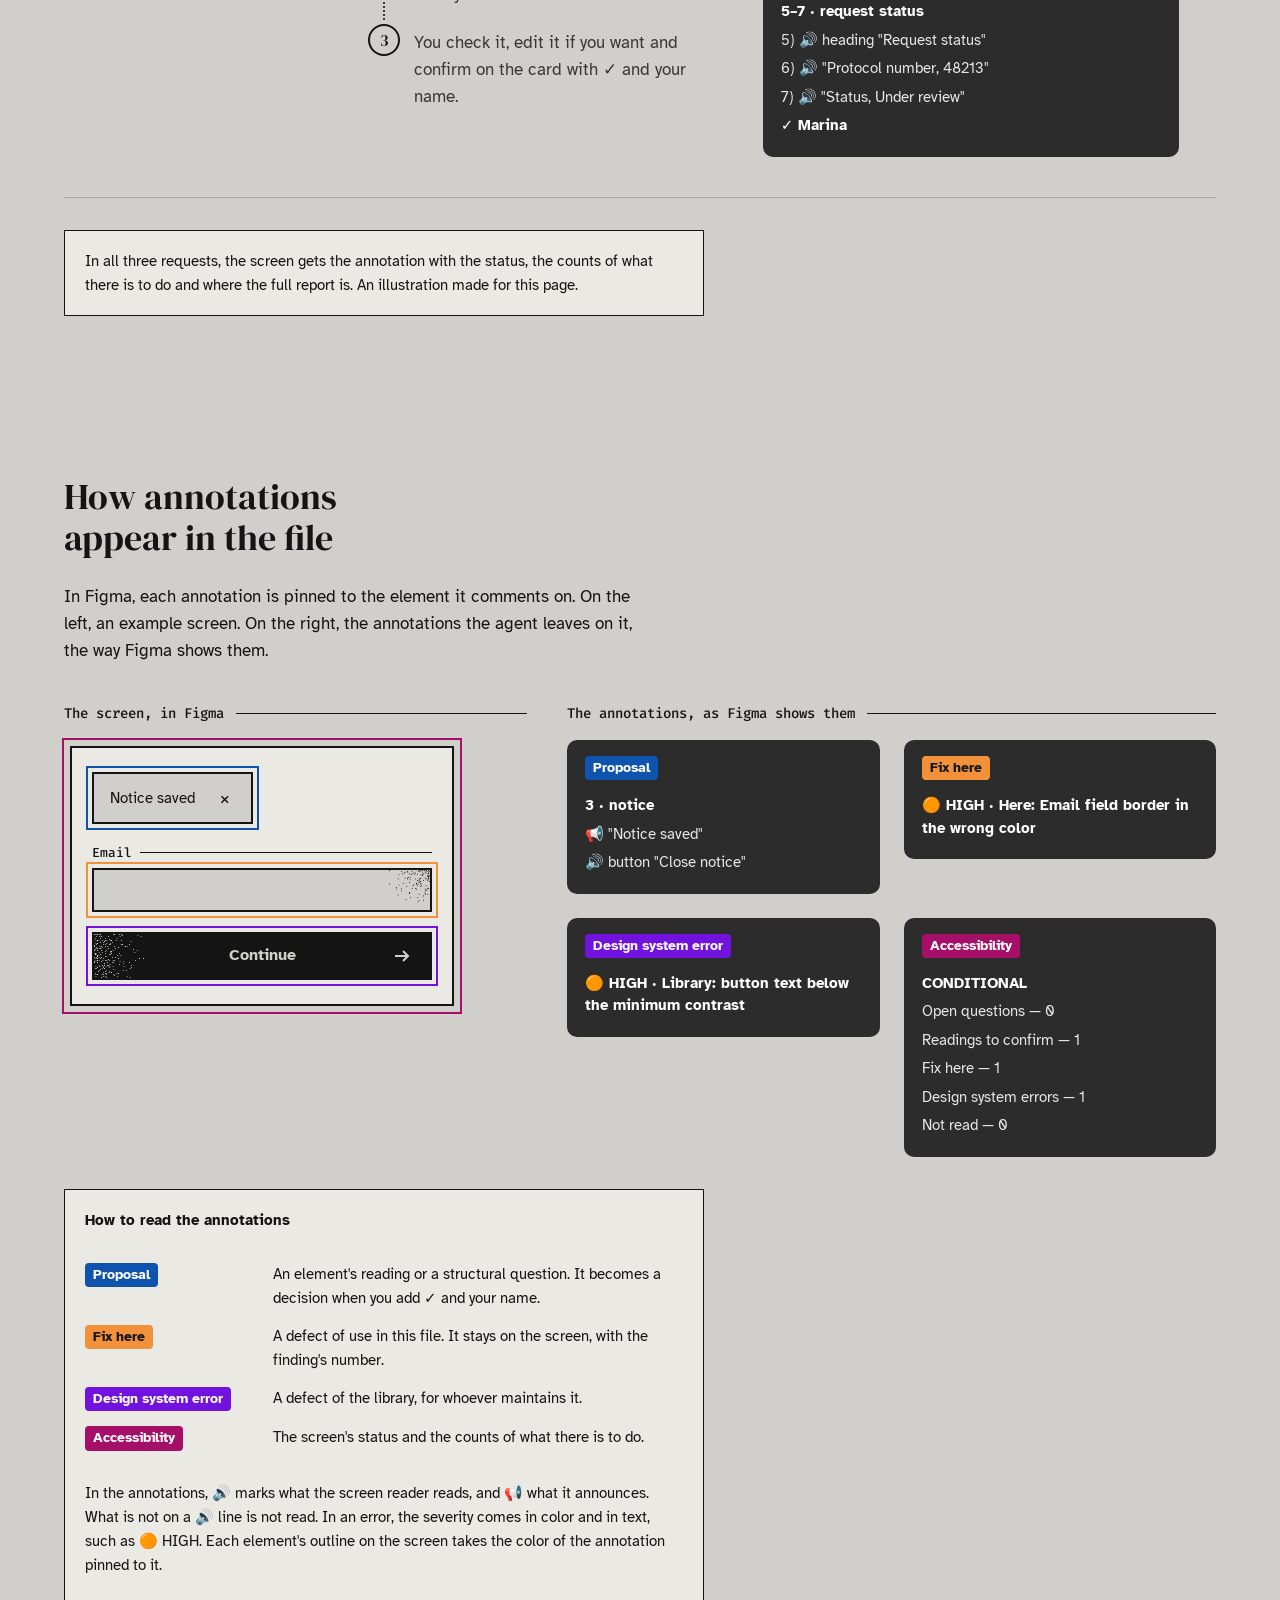
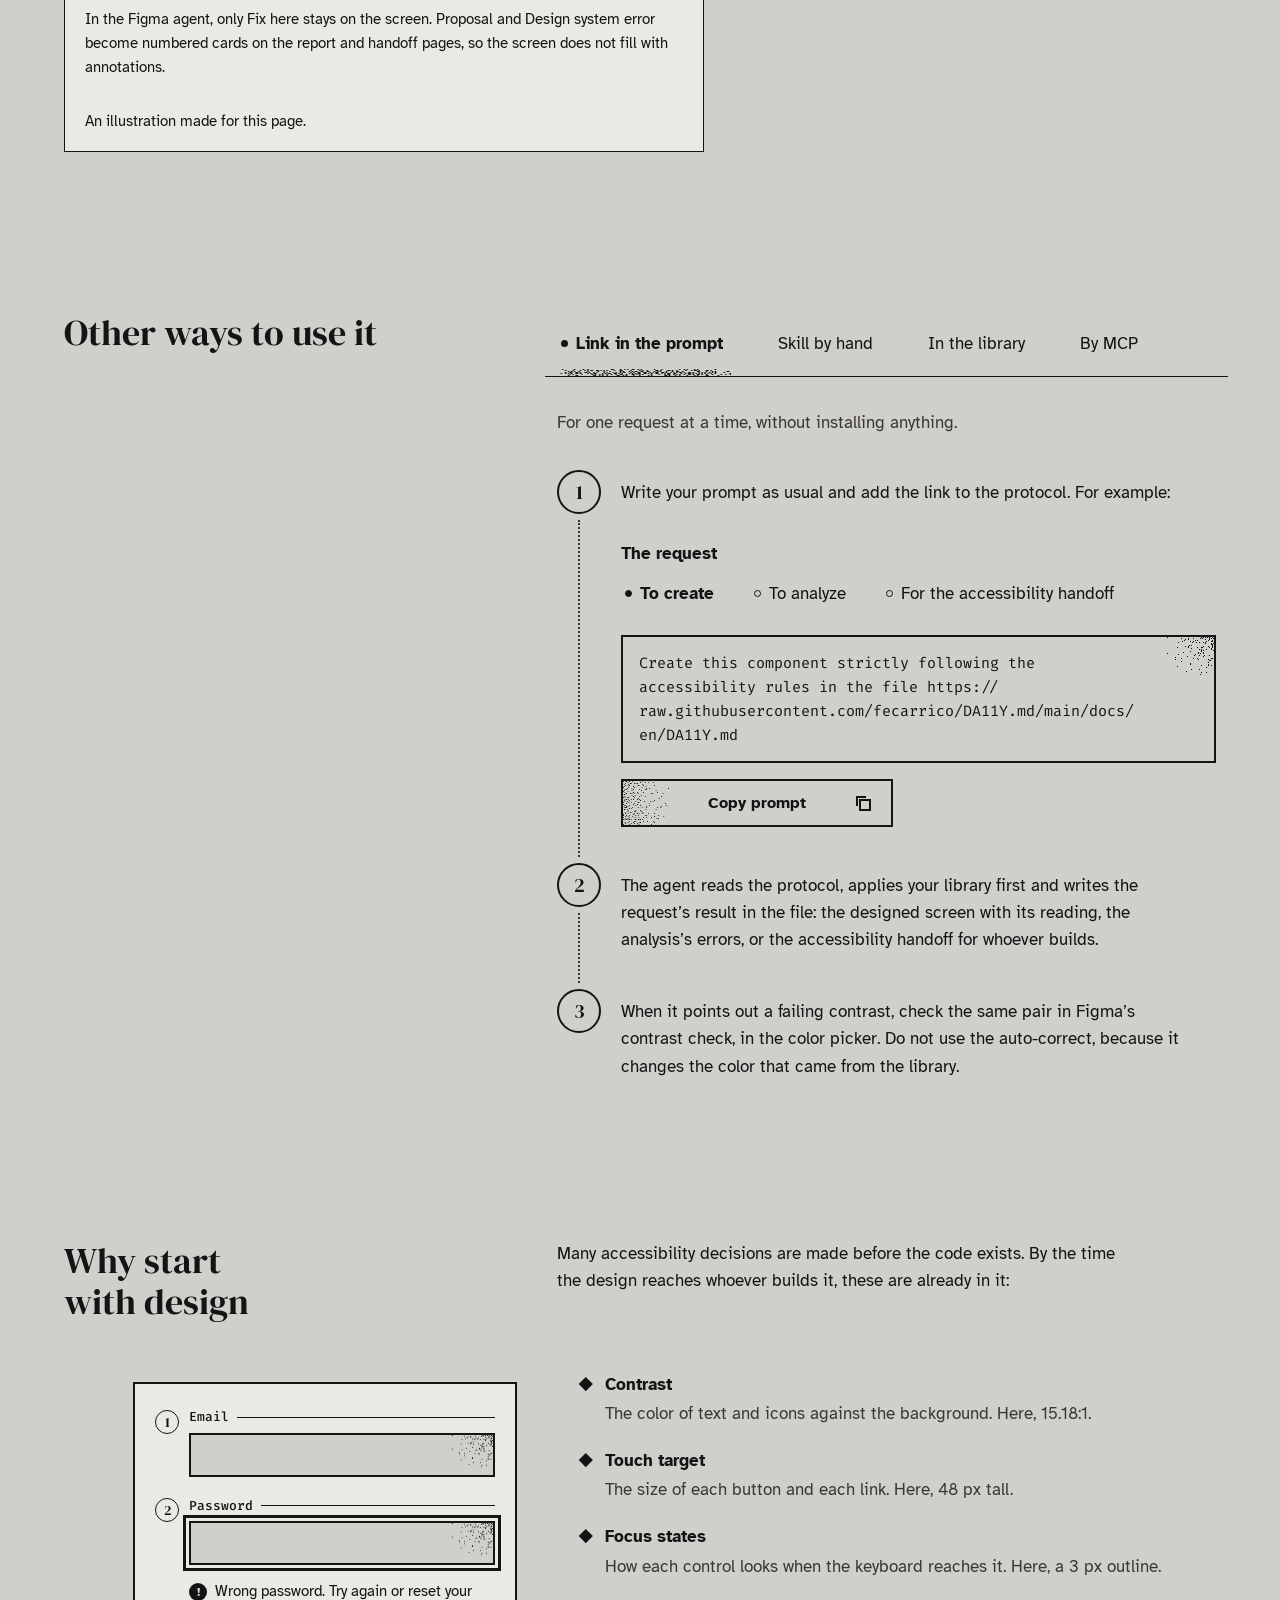
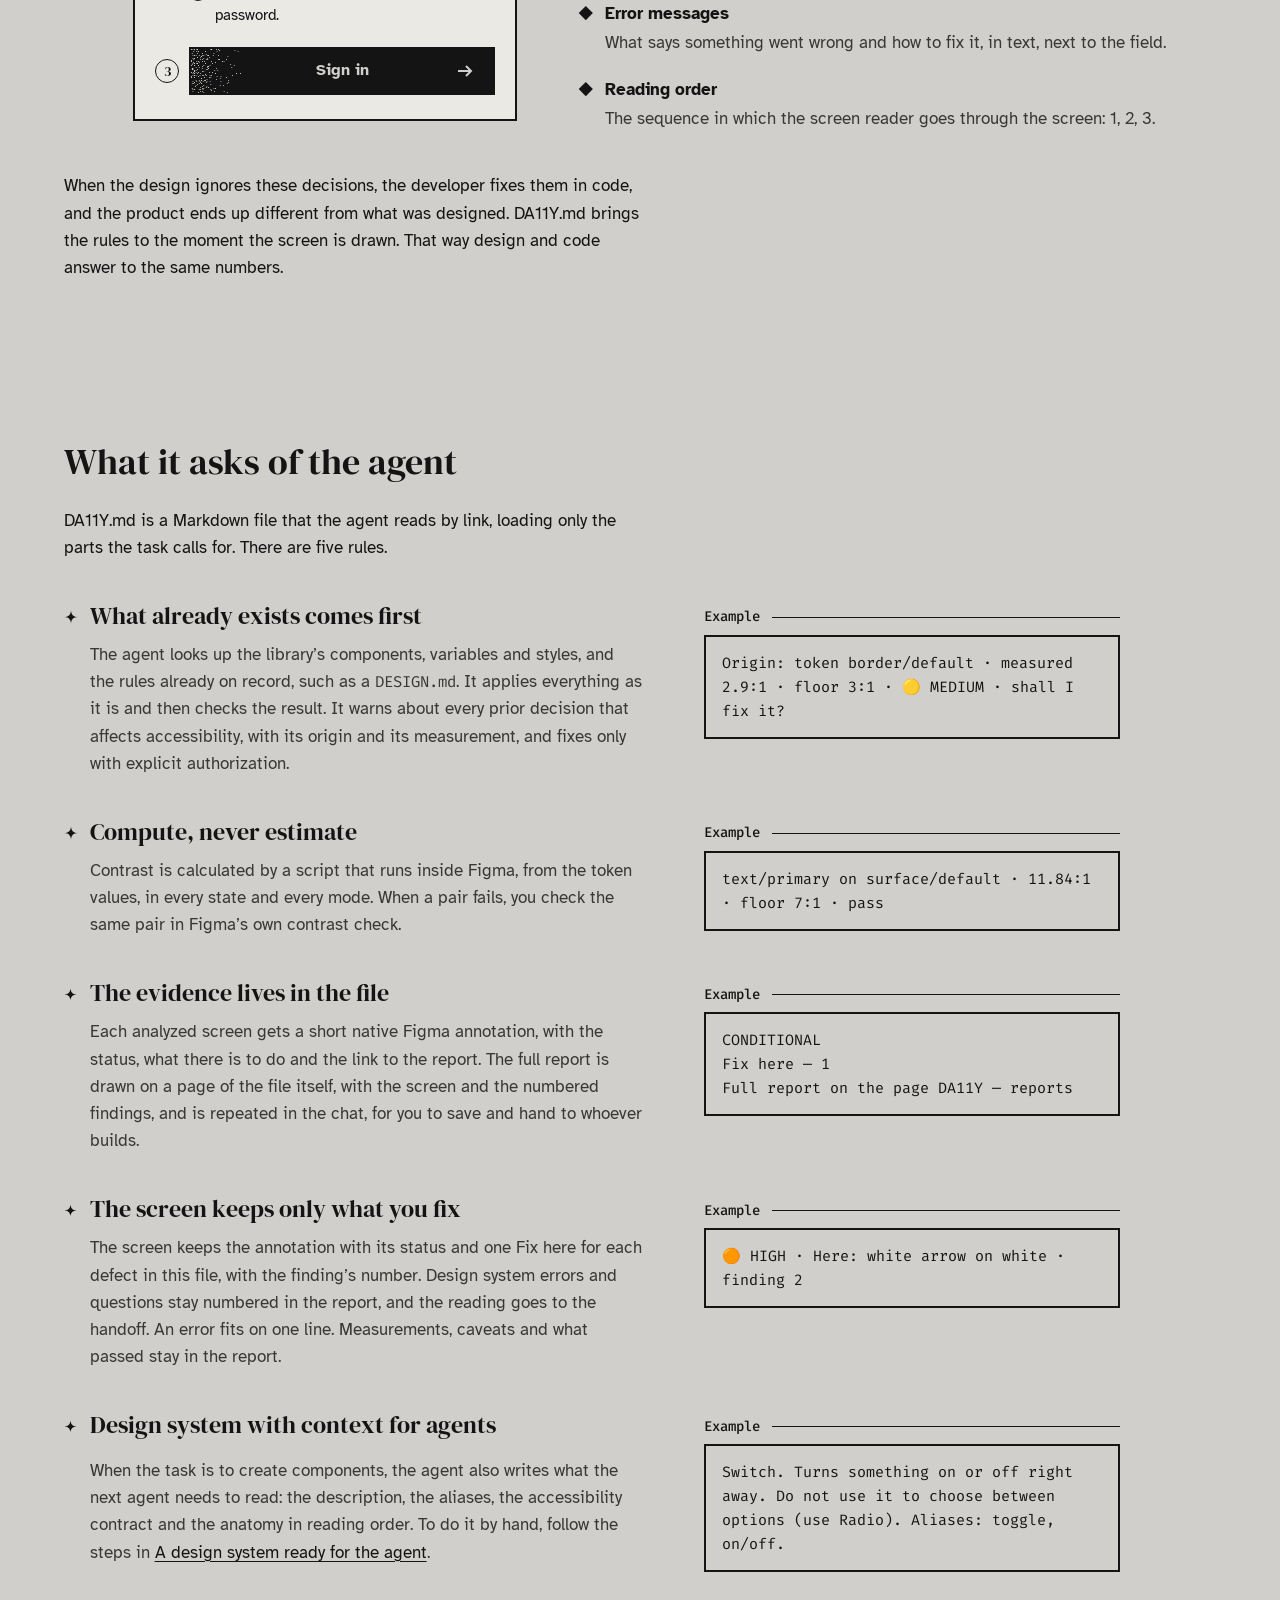
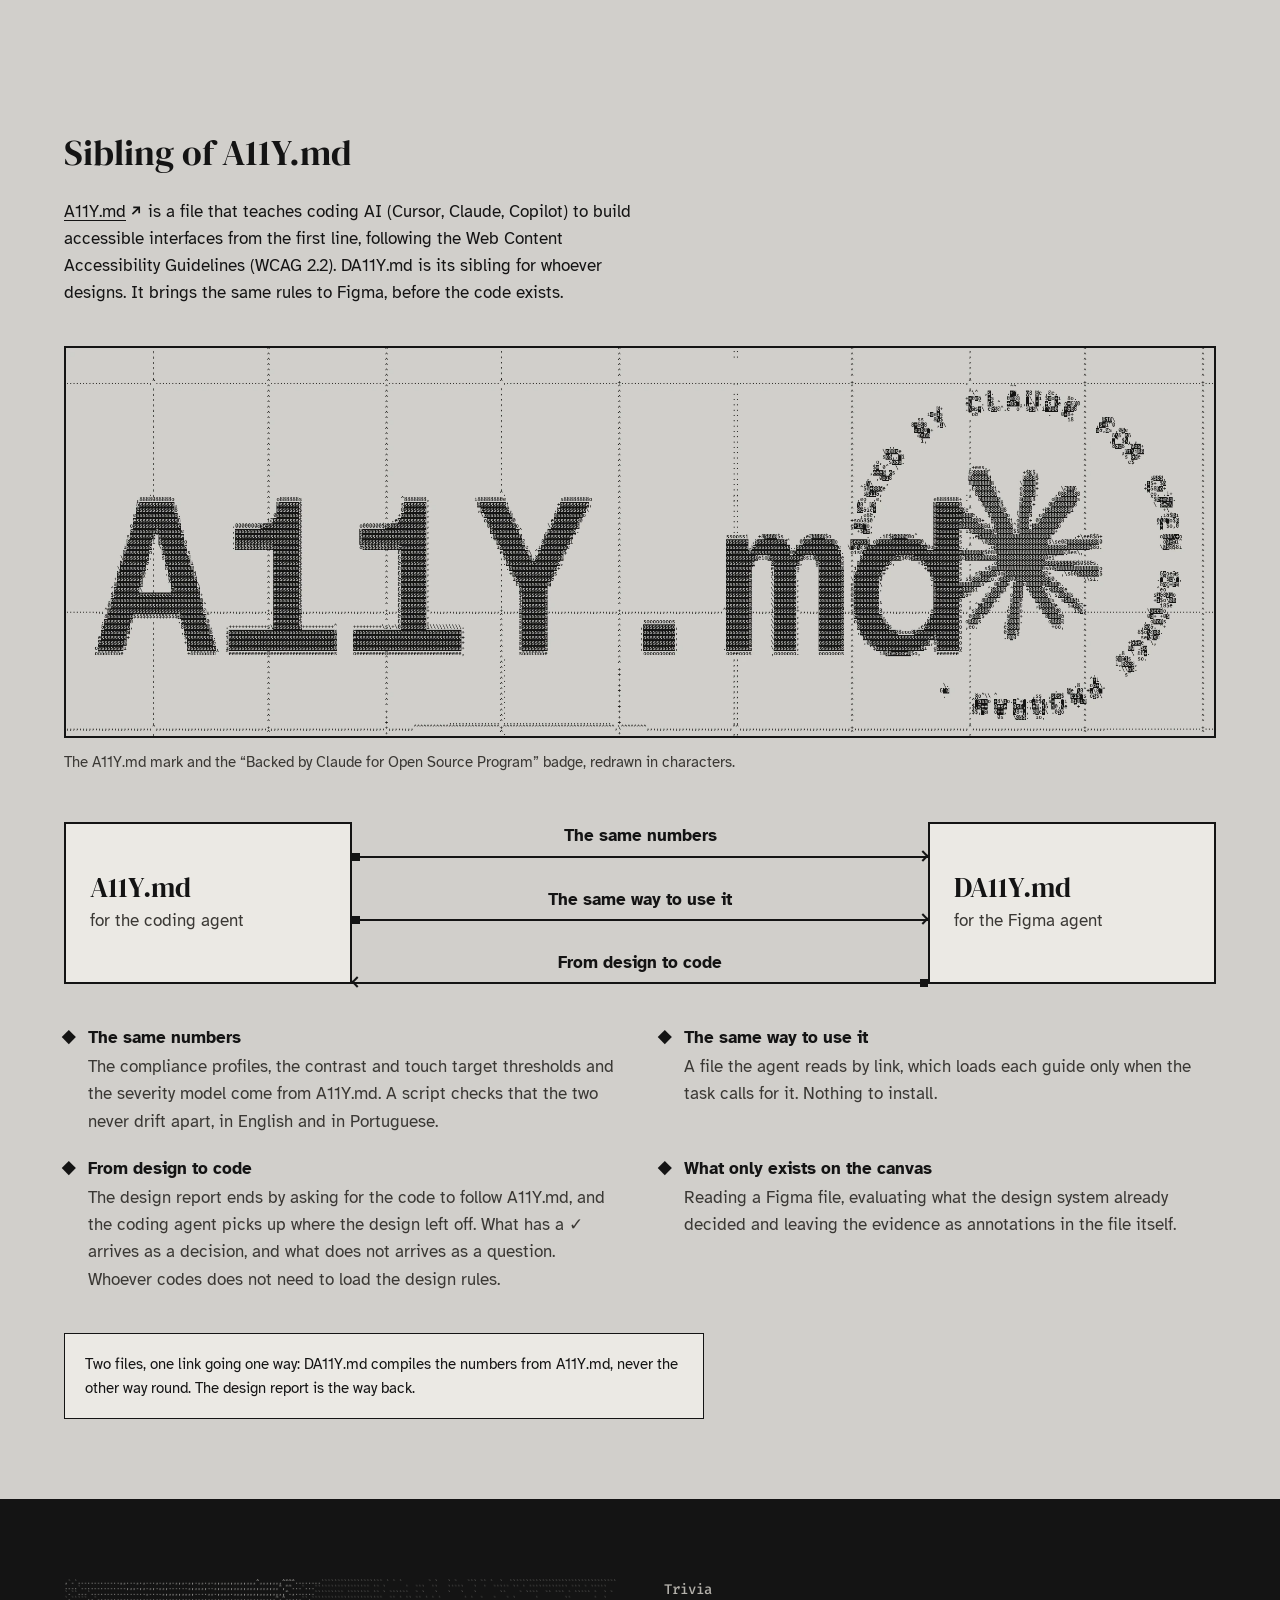
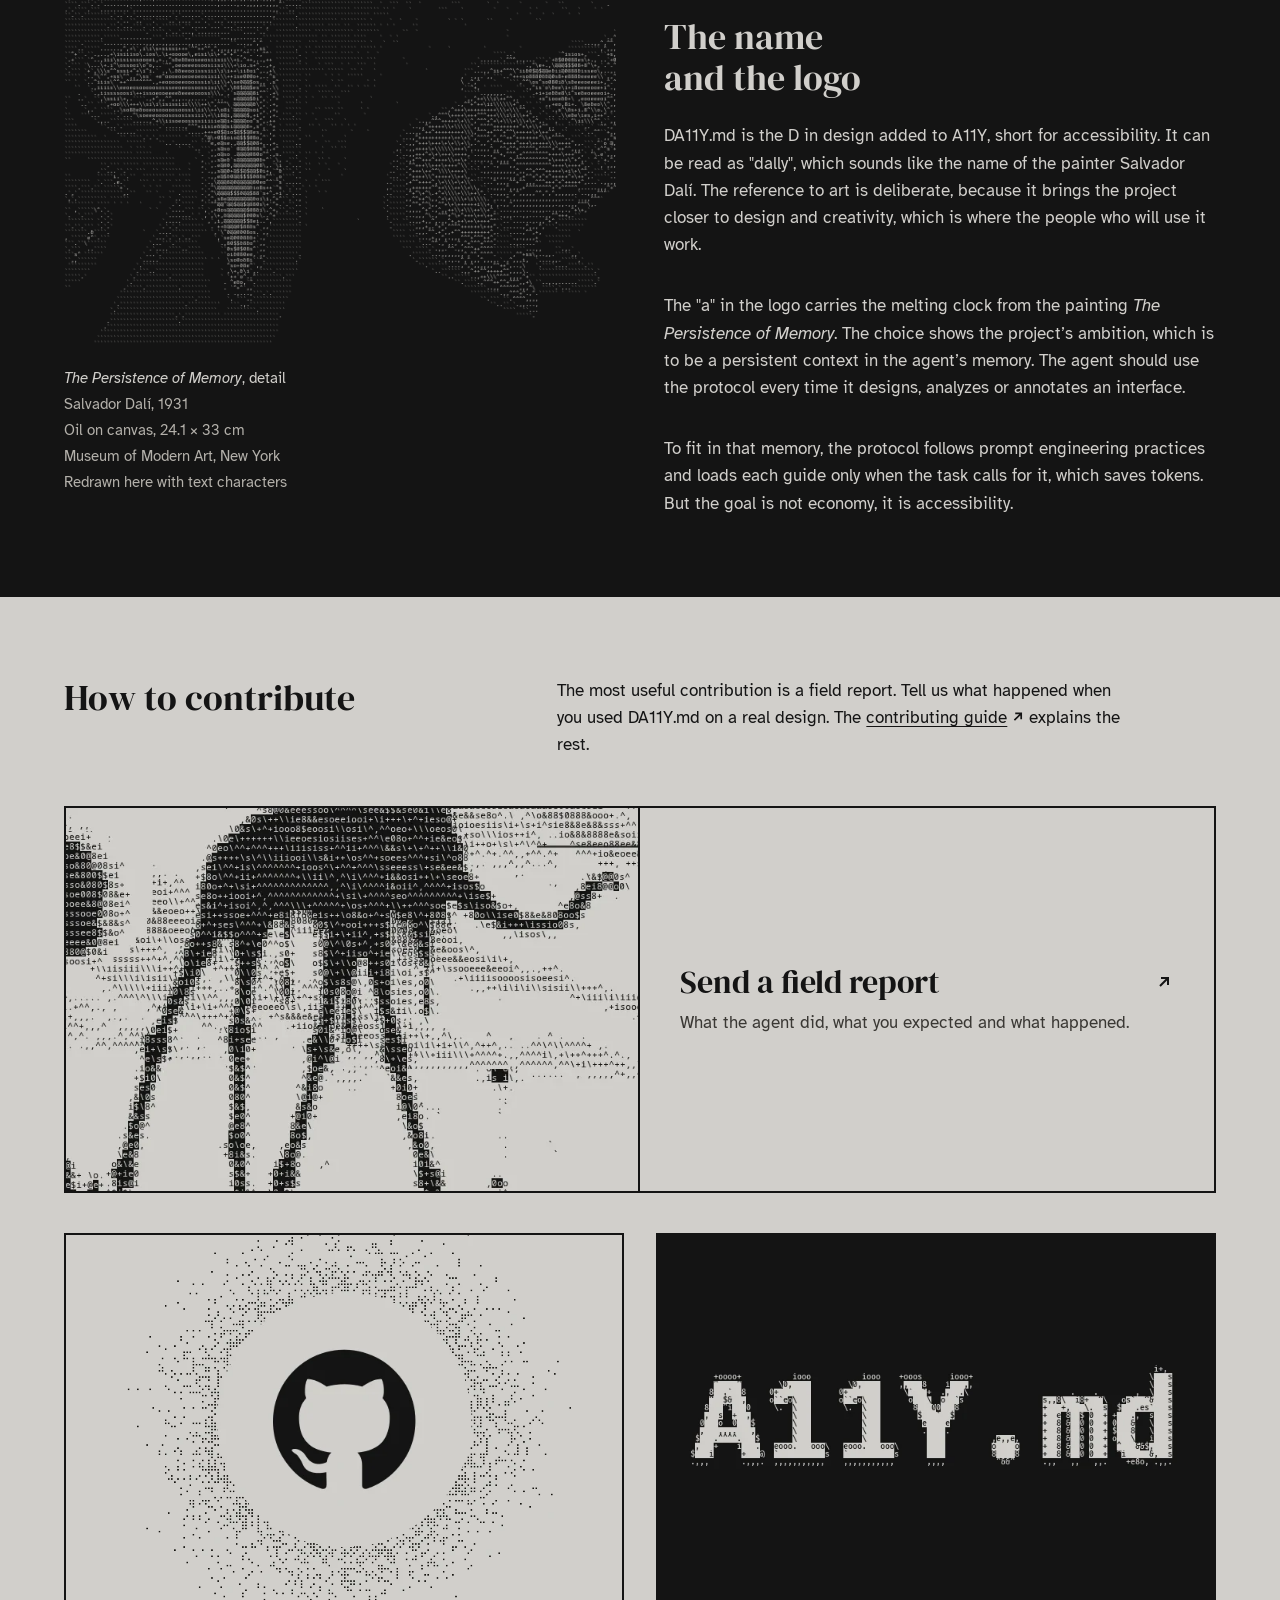
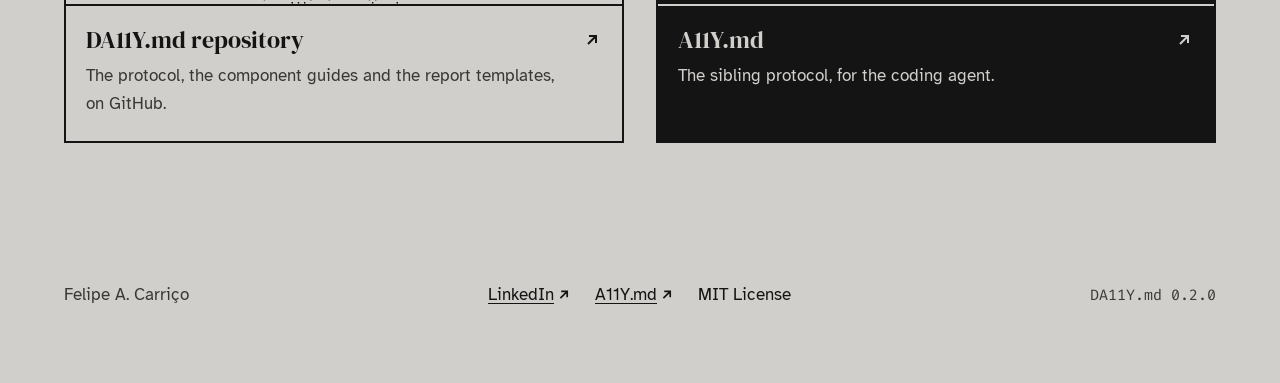
==== commit 2bd77bd9: "content: support texts stand out, and the annotations figure explains itself Support texts get their" ====
--- a/pagina/index.html
+++ b/pagina/index.html
@@ -187,7 +187,7 @@
 .mock { display: inline-flex; align-items: center; gap: 0.75rem; outline: 2px solid var(--cat, var(--fig-pink)); outline-offset: 4px; }
 .mock-toast { display: inline-flex; align-items: center; gap: 1rem; padding: 0.625rem 0.75rem 0.625rem 1rem; border: 2px solid var(--ink); background: var(--paper); font-size: 0.9375rem; }
 .mock-x { display: inline-grid; place-items: center; width: 1.75rem; height: 1.75rem; font-size: 1.125rem; line-height: 1; }
-.pins figcaption { margin-top: 1.5rem; font-size: 0.9375rem; color: var(--ink-2); }
+.pins figcaption { margin-top: 2rem; }
 .pin--frame { --cat: var(--fig-pink); }
 .pin__done { color: var(--fig-text); font-weight: 700; }
 .mock-status { display: grid; gap: 0.25rem; padding: 0.75rem 1rem; border: 2px solid var(--ink); background: var(--paper); font-size: 0.9375rem; }
@@ -210,7 +210,7 @@
 .flow__file { display: grid; gap: 1.25rem; align-content: start; }
 .flow .pin__node { min-height: 0; padding-top: 0.25rem; }
 .flow .pin__card { max-width: 26rem; }
-.flow figcaption { margin-top: 1.5rem; font-size: 0.9375rem; color: var(--ink-2); }
+.flow figcaption { margin-top: 2rem; }
 
 /* a tela desenhada: o mesmo componente nas figuras das decisões e das anotações */
 .mock-screen { display: grid; gap: 1.25rem; width: min(24rem, 100%); padding: 1.5rem 1.25rem; border: 2px solid var(--ink); background: var(--paper-2); }
@@ -234,6 +234,21 @@
 .mock--ds { --cat: var(--fig-violet); }
 .mock-screen .mock-toast { justify-self: start; }
 .canvas__cards { display: grid; gap: 1.5rem; align-content: start; }
+/* cada lado da figura diz o que é: a tela de exemplo, à esquerda, e as anotações, à direita */
+.canvas__side { display: grid; gap: 1rem; align-content: start; min-width: 0; }
+.canvas__label { display: flex; align-items: center; gap: 0.75rem; margin: 0; max-width: none; font: 500 0.875rem/1.4 var(--mono); }
+.canvas__label::after { content: ""; flex: 1; border-top: 1px solid var(--ink); }
+
+/* texto de apoio: a nota que explica a figura ou o passo ganha um bloco que a destaca do texto
+   corrido, sem crescer a letra. Papel claro e contorno de tinta, como o bloco de cópia (tinta sobre
+   papel claro: 15,18:1). O espaço entre parágrafos segue o 2× do texto corrido */
+.note { display: grid; gap: 2em; max-width: 40rem; padding: 1.125rem 1.25rem; border: 1px solid var(--ink); background: var(--paper-2); color: var(--ink); font-size: 0.9375rem; line-height: 1.6; }
+.note p { margin: 0; max-width: none; }
+.note__title { font-weight: 700; }
+.legend { display: grid; gap: 0.875rem; margin: 0; padding: 0; list-style: none; }
+.legend li { display: grid; grid-template-columns: 11rem minmax(0, 1fr); gap: 0.25rem 0.75rem; align-items: baseline; }
+.legend .chip { justify-self: start; }
+@media (max-width: 30em) { .legend li { grid-template-columns: minmax(0, 1fr); } .legend .chip { justify-self: start; } }
 
 /* as regras, cada uma com um exemplo no formato do protocolo */
 .rule__ex { margin-top: 0.5rem; }
@@ -253,7 +268,6 @@
 .kin__arrow::after { content: ""; position: absolute; right: 1px; top: -4px; width: 8px; height: 8px; border-top: 2px solid var(--ink); border-right: 2px solid var(--ink); transform: rotate(45deg); }
 .kin__link--back .kin__arrow::before { left: auto; right: 0; }
 .kin__link--back .kin__arrow::after { right: auto; left: 1px; transform: rotate(-135deg); }
-.kin figcaption { font-size: 0.9375rem; color: var(--ink-2); }
 @media (min-width: 60em) {
   .flow__head { display: grid; grid-template-columns: minmax(0, 3fr) minmax(0, 4fr) minmax(0, 5fr); gap: 2rem; padding-bottom: 0.75rem; font-weight: 700; }
   .flow__head p { margin: 0; }
@@ -420,7 +434,6 @@
 .js .tabs:not(.is-ready) .tabs__heading { display: none; }
 .tabs__lead { color: var(--ink-2); }
 .tabs__panel .stepper { margin-top: 2em; }
-.tabs__note { margin-top: 2em; max-width: 34em; font-size: 0.9375rem; color: var(--ink-2); }
 .copy + .copy { margin-top: 0.5rem; }
 .copy--small pre { padding-right: 1rem; background-image: none; }
 
@@ -737,23 +750,28 @@
             </div>
           </div>
         </article>
-        <figcaption data-i18n="ask-outro">Nos três pedidos, a tela recebe a anotação com o status, as contagens do que há para fazer e onde está o relatório completo. Ilustração feita para esta página.</figcaption>
+        <figcaption class="note" data-i18n="ask-outro">Nos três pedidos, a tela recebe a anotação com o status, as contagens do que há para fazer e onde está o relatório completo. Ilustração feita para esta página.</figcaption>
       </figure>
     </section>
 
     <section class="section section--tight" aria-labelledby="anotacoes">
       <div class="section__intro">
         <h2 id="anotacoes" data-i18n="notes-title">Como as anotações aparecem no arquivo</h2>
-        <p data-i18n="notes-intro">As anotações são nativas do Figma e ficam presas ao elemento. Corrigir aqui é um defeito de uso neste arquivo, e ele fica na tela, com o número do achado. Uma Proposta é o que o agente propõe e você confirma: a leitura de um elemento ou uma pergunta de estrutura. Erro do design system é um defeito da biblioteca, para quem cuida dela. No agente do Figma, esses dois viram cards numerados nas páginas de relatório e de handoff, ao lado de uma cópia da tela, para a tela não se encher de anotações. A tela recebe uma anotação com o status, na categoria <span lang="en">Accessibility</span>. Quando você confirma uma proposta, acrescenta ao card uma linha com ✓ e o seu nome.</p>
+        <p data-i18n="notes-intro">No Figma, cada anotação fica presa ao elemento que ela comenta. À esquerda, uma tela de exemplo. À direita, as anotações que o agente deixa nela, do jeito que o Figma mostra.</p>
       </div>
       <figure class="pins">
         <div class="canvas">
+          <div class="canvas__side">
+            <p class="canvas__label" aria-hidden="true" data-i18n="notes-label-screen">A tela, no Figma</p>
           <div class="mock-screen mock-screen--pinned" aria-hidden="true">
             <div class="mock-toast mock mock--decision"><span data-i18n="mock-toast">Aviso salvo</span> <span class="mock-x">×</span></div>
             <div class="mock-field"><span class="mock-field__label" data-i18n="mock-email">E-mail</span><span class="mock mock--fix mock-input"></span></div>
             <span class="mock mock--ds btn btn--primary btn--mock"><span class="btn__tex"></span><span class="btn__label" data-i18n="mock-continue">Continuar</span><svg class="ico" viewBox="0 0 20 20" aria-hidden="true" focusable="false"><path d="M3 10h13M11 5l5 5-5 5"/></svg></span>
           </div>
-          <div class="canvas__cards">
+          </div>
+          <div class="canvas__side">
+            <p class="canvas__label" data-i18n="notes-label-cards">As anotações, como o Figma mostra</p>
+            <div class="canvas__cards">
             <div class="pin pin--decision">
               <div class="pin__card">
                 <span class="chip" data-i18n="cat-decision">Proposta</span>
@@ -785,9 +803,21 @@
                 <p data-i18n="pin4-c5">Não lidos — 0</p>
               </div>
             </div>
+            </div>
           </div>
         </div>
-        <figcaption data-i18n="notes-caption">Os quatro tipos de anotação, cada um na sua categoria, como ficam quando todos vão para o canvas. O contorno de cada componente tem a cor da anotação presa a ele, e o contorno da tela é o da anotação do frame. Nelas, 🔊 marca o que o leitor de tela lê e 📢 o que ele anuncia. O que não é lido fica fora da anotação e vai para o relatório. Num erro, a gravidade vem em cor e em texto, como 🟠 HIGH. Uma proposta vira decisão quando recebe o ✓. Ilustração feita para esta página.</figcaption>
+        <figcaption class="note">
+          <p class="note__title" data-i18n="legend-title">Como ler as anotações</p>
+          <ul class="legend">
+            <li class="pin--decision"><span class="chip" data-i18n="cat-decision">Proposta</span><span data-i18n="legend-decision">A leitura de um elemento ou uma pergunta de estrutura. Vira decisão quando você acrescenta ✓ e o seu nome.</span></li>
+            <li class="pin--fix"><span class="chip" data-i18n="cat-fix">Corrigir aqui</span><span data-i18n="legend-fix">Um defeito de uso neste arquivo. Fica na tela, com o número do achado.</span></li>
+            <li class="pin--ds"><span class="chip" data-i18n="cat-ds">Erro do design system</span><span data-i18n="legend-ds">Um defeito da biblioteca, para quem cuida dela.</span></li>
+            <li class="pin--frame"><span class="chip" lang="en">Accessibility</span><span data-i18n="legend-frame">O status da tela e as contagens do que há para fazer.</span></li>
+          </ul>
+          <p data-i18n="legend-marks">Nas anotações, 🔊 marca o que o leitor de tela lê, e 📢, o que ele anuncia. O que não está numa linha 🔊 não é lido. Num erro, a gravidade vem em cor e em texto, como 🟠 HIGH. O contorno de cada elemento da tela tem a cor da anotação presa a ele.</p>
+          <p data-i18n="legend-agent">No agente do Figma, só o Corrigir aqui fica na tela. A Proposta e o Erro do design system viram cards numerados nas páginas de relatório e de handoff, para a tela não se encher de anotações.</p>
+          <p data-i18n="legend-credit">Ilustração feita para esta página.</p>
+        </figcaption>
       </figure>
     </section>
 
@@ -890,7 +920,7 @@
                 <p data-i18n="lib-step3">Quando alguém pedir ao agente um desenho com essa biblioteca, a regra entra sozinha.</p>
               </div></li>
             </ol>
-            <p class="tabs__note" data-i18n="lib-note">As guidelines de biblioteca são um recurso dos planos Professional, Organization e Enterprise, e valem para pedidos de desenho com a biblioteca. Para analisar uma tela que já existe, use o chat ou a skill.</p>
+            <p class="tabs__note note" data-i18n="lib-note">As guidelines de biblioteca são um recurso dos planos Professional, Organization e Enterprise, e valem para pedidos de desenho com a biblioteca. Para analisar uma tela que já existe, use o chat ou a skill.</p>
           </section>
           <section class="tabs__panel" id="painel-mcp" aria-labelledby="painel-mcp-titulo">
             <h3 class="tabs__heading" id="painel-mcp-titulo" data-i18n="mcp-title">Por <abbr>MCP</abbr></h3>
@@ -924,7 +954,7 @@
                 <p data-i18n="mcp-step4-more">O agente lê o protocolo e, pelo plugin, mede, anota e desenha no arquivo as páginas de relatório e de handoff.</p>
               </div></li>
             </ol>
-            <p class="tabs__note" data-i18n="mcp-note">O agente roda fora do Figma, com a assinatura de inteligência artificial que você já usa. A ponte precisa do aplicativo do Figma para computador e não roda no navegador. O token abre todos os seus arquivos para o agente. Guarde-o só no seu computador e revogue quando parar de usar. Um servidor que não roda código no Figma só consegue anotar, e então o relatório fica no chat.</p>
+            <p class="tabs__note note" data-i18n="mcp-note">O agente roda fora do Figma, com a assinatura de inteligência artificial que você já usa. A ponte precisa do aplicativo do Figma para computador e não roda no navegador. O token abre todos os seus arquivos para o agente. Guarde-o só no seu computador e revogue quando parar de usar. Um servidor que não roda código no Figma só consegue anotar, e então o relatório fica no chat.</p>
           </section>
         </div>
       </div>
@@ -1036,7 +1066,7 @@
           <li><span class="topics__name" data-i18n="rel4-title">Do desenho para o código</span><span class="topics__text" data-i18n="rel4-text">O relatório de design termina pedindo que o código siga o A11Y.md, e o agente de código continua de onde o design parou. O que tem ✓ chega como decisão, e o que não tem chega como pergunta. Quem programa não precisa carregar as regras de design.</span></li>
           <li><span class="topics__name" data-i18n="rel3-title">O que só existe no canvas</span><span class="topics__text" data-i18n="rel3-text">Ler um arquivo do Figma, avaliar o que o design system já decidiu e deixar a evidência em anotações no próprio arquivo.</span></li>
         </ul>
-        <figcaption id="kin-cap" data-i18n="kin-cap">Dois arquivos, um link de ida: o DA11Y.md compila os números do A11Y.md e nunca o contrário. O relatório de design é a volta.</figcaption>
+        <figcaption class="note" id="kin-cap" data-i18n="kin-cap">Dois arquivos, um link de ida: o DA11Y.md compila os números do A11Y.md e nunca o contrário. O relatório de design é a volta.</figcaption>
       </figure>
     </section>
   </div>
@@ -1293,7 +1323,17 @@
       'mcp-note': 'The agent runs outside Figma, on the artificial intelligence subscription you already use. The bridge needs the Figma desktop app and does not run in the browser. The token opens all your files to the agent. Keep it on your computer only and revoke it when you stop using it. A server that does not run code in Figma can only annotate, and then the report stays in the chat.',
 
       'notes-title': 'How annotations appear in the file',
-      'notes-intro': 'The annotations are native to Figma and pinned to the element. Fix here is a defect of use in this file, and it stays on the screen, with the finding’s number. A Proposal is what the agent proposes and you confirm: an element’s reading or a structural question. Design system error is a defect of the library, for whoever maintains it. In the Figma agent, these two become numbered cards on the report and handoff pages, beside a copy of the screen, so the screen does not fill with annotations. The screen gets an annotation with its status, in the Accessibility category. When you confirm a proposal, you add a line with ✓ and your name to the card.',
+      'notes-intro': 'In Figma, each annotation is pinned to the element it comments on. On the left, an example screen. On the right, the annotations the agent leaves on it, the way Figma shows them.',
+      'notes-label-screen': 'The screen, in Figma',
+      'notes-label-cards': 'The annotations, as Figma shows them',
+      'legend-title': 'How to read the annotations',
+      'legend-decision': 'An element\'s reading or a structural question. It becomes a decision when you add ✓ and your name.',
+      'legend-fix': 'A defect of use in this file. It stays on the screen, with the finding\'s number.',
+      'legend-ds': 'A defect of the library, for whoever maintains it.',
+      'legend-frame': 'The screen\'s status and the counts of what there is to do.',
+      'legend-marks': 'In the annotations, 🔊 marks what the screen reader reads, and 📢 what it announces. What is not on a 🔊 line is not read. In an error, the severity comes in color and in text, such as 🟠 HIGH. Each element\'s outline on the screen takes the color of the annotation pinned to it.',
+      'legend-agent': 'In the Figma agent, only Fix here stays on the screen. Proposal and Design system error become numbered cards on the report and handoff pages, so the screen does not fill with annotations.',
+      'legend-credit': 'An illustration made for this page.',
       'mock-toast': 'Notice saved',
       'mock-email': 'Email',
       'mock-continue': 'Continue',
@@ -1310,7 +1350,6 @@
       'pin4-c3': 'Fix here — 1',
       'pin4-c4': 'Design system errors — 1',
       'pin4-c5': 'Not read — 0',
-      'notes-caption': 'The four annotation types, each in its own category, as they look when all of them go onto the canvas. Each component’s outline takes the color of the annotation pinned to it, and the screen’s outline is the frame annotation’s. In them, 🔊 marks what the screen reader reads and 📢 what it announces. What is not read stays off the annotation and goes into the report. In an error, the severity comes in color and in text, such as 🟠 HIGH. A proposal becomes a decision when it gets the ✓. An illustration made for this page.',
 
       'rules-title': 'What it asks of the agent',
       'rules-intro': 'DA11Y.md is a Markdown file that the agent reads by link, loading only the parts the task calls for. There are five rules.',
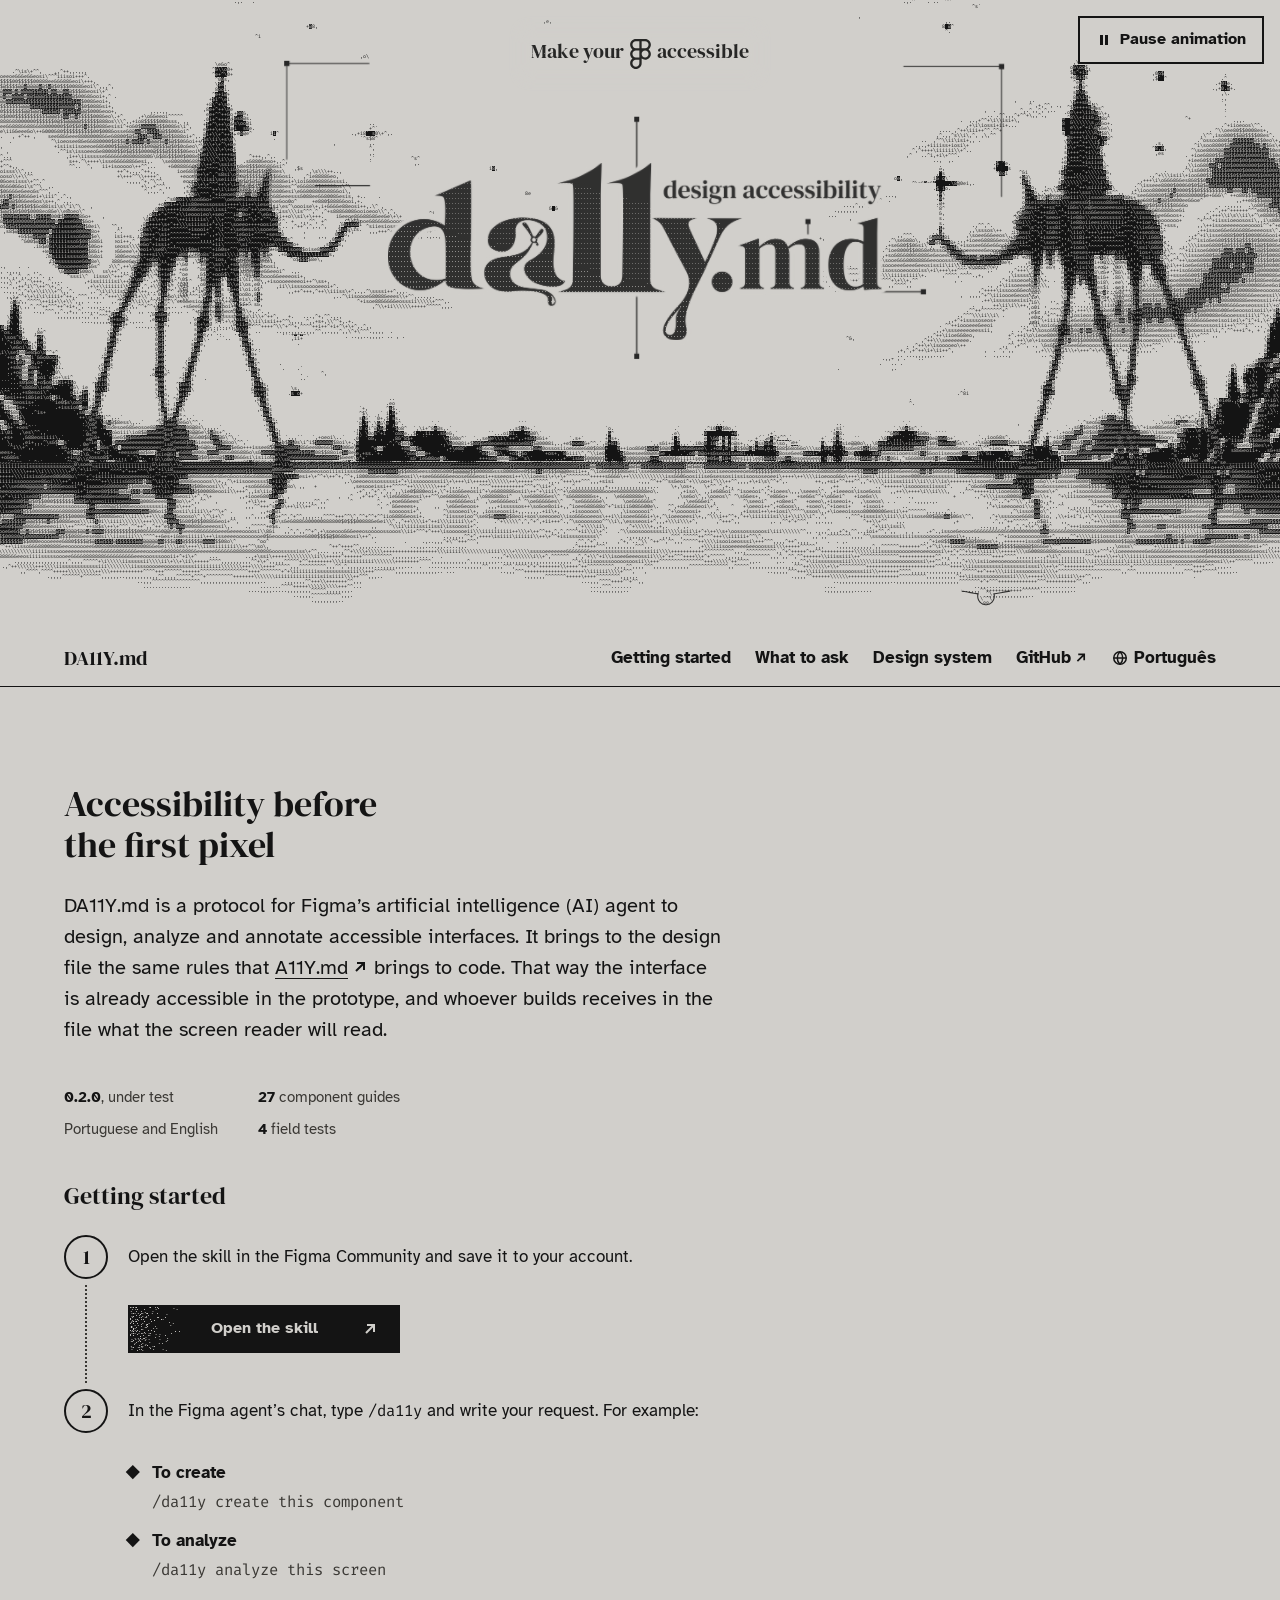
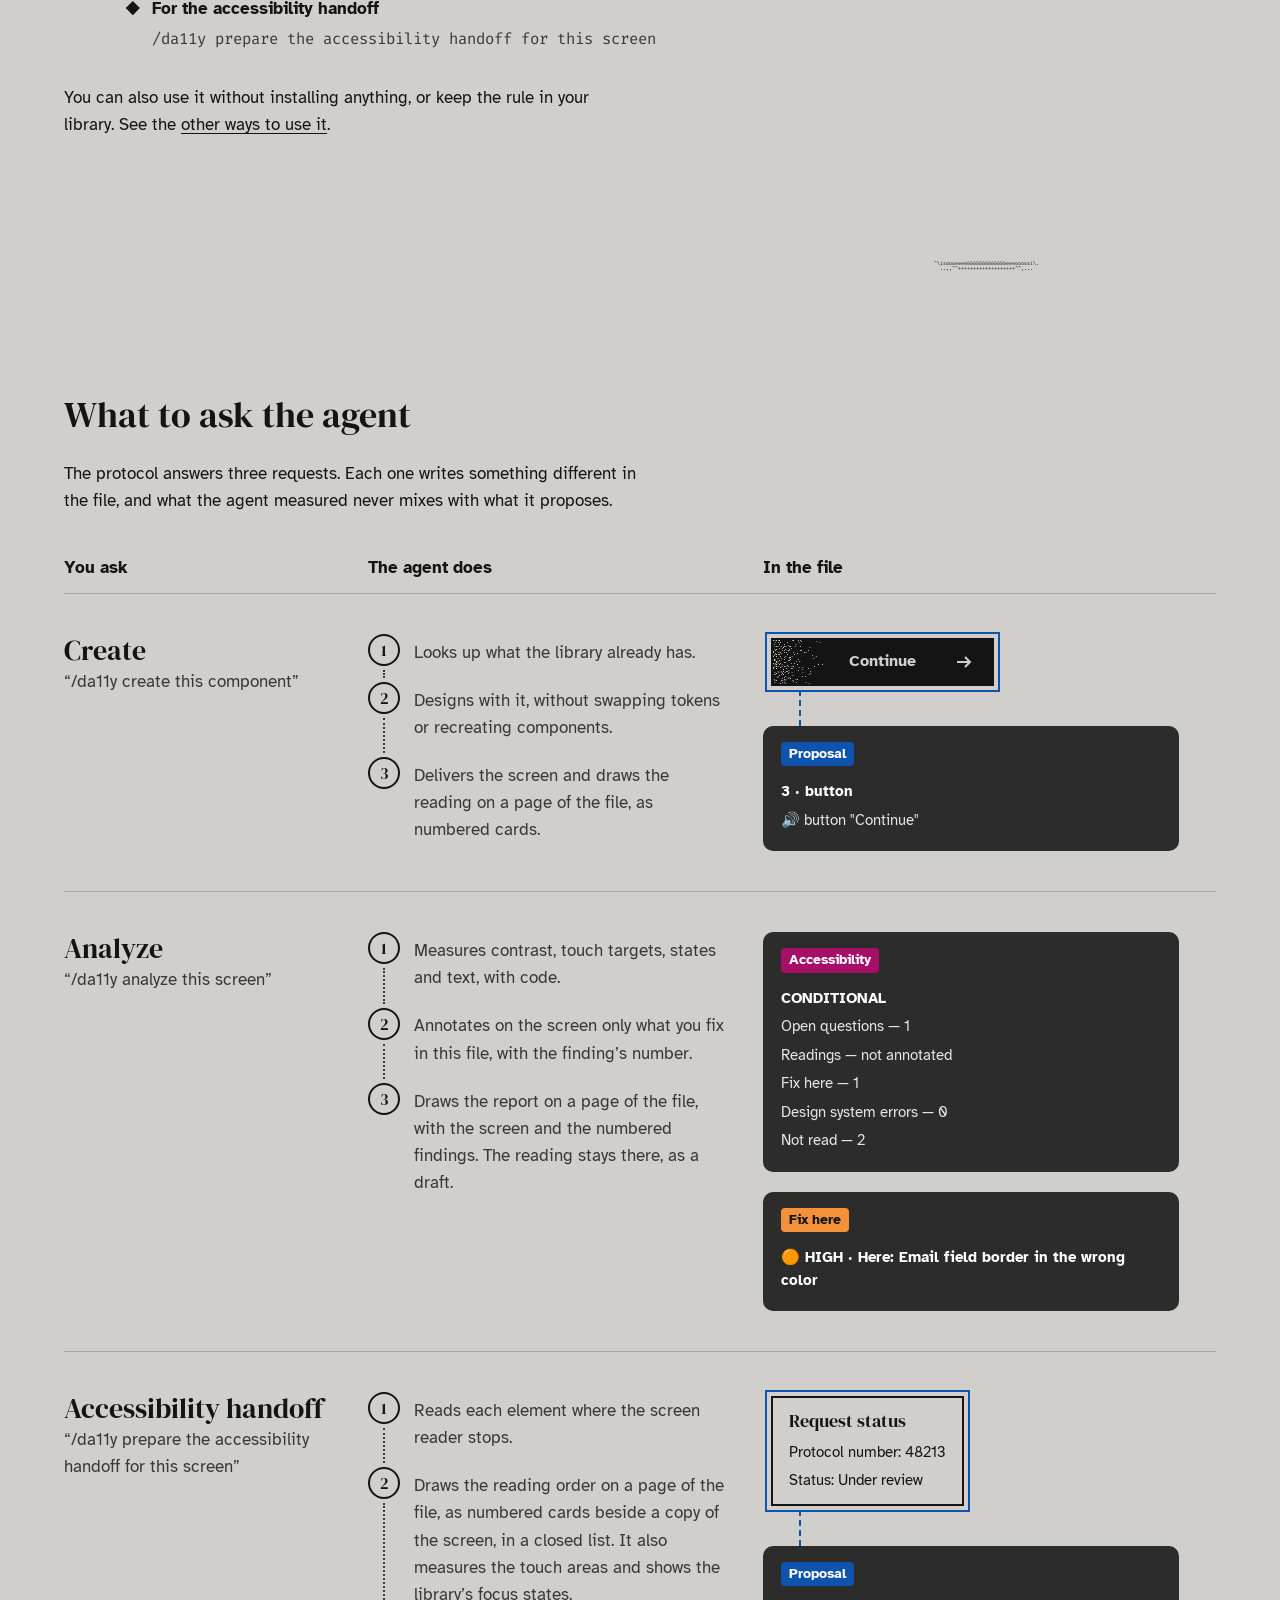
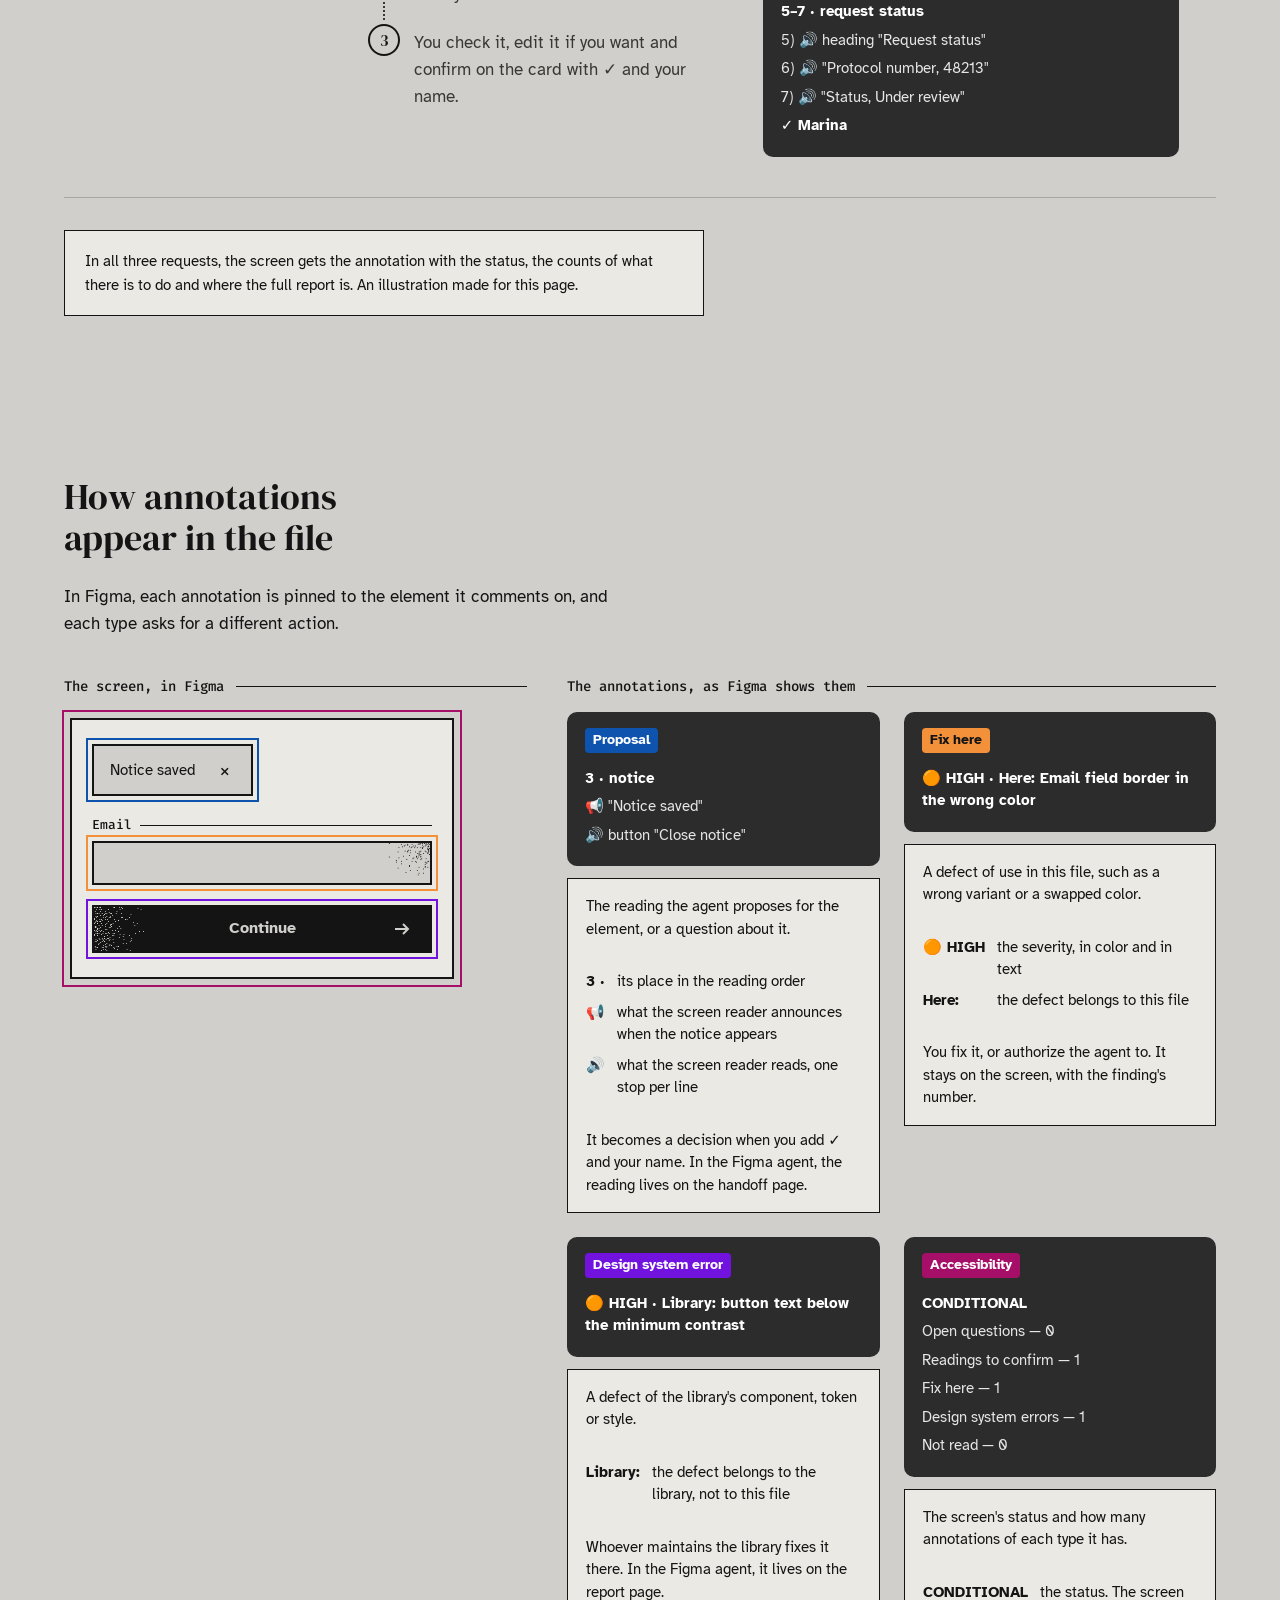
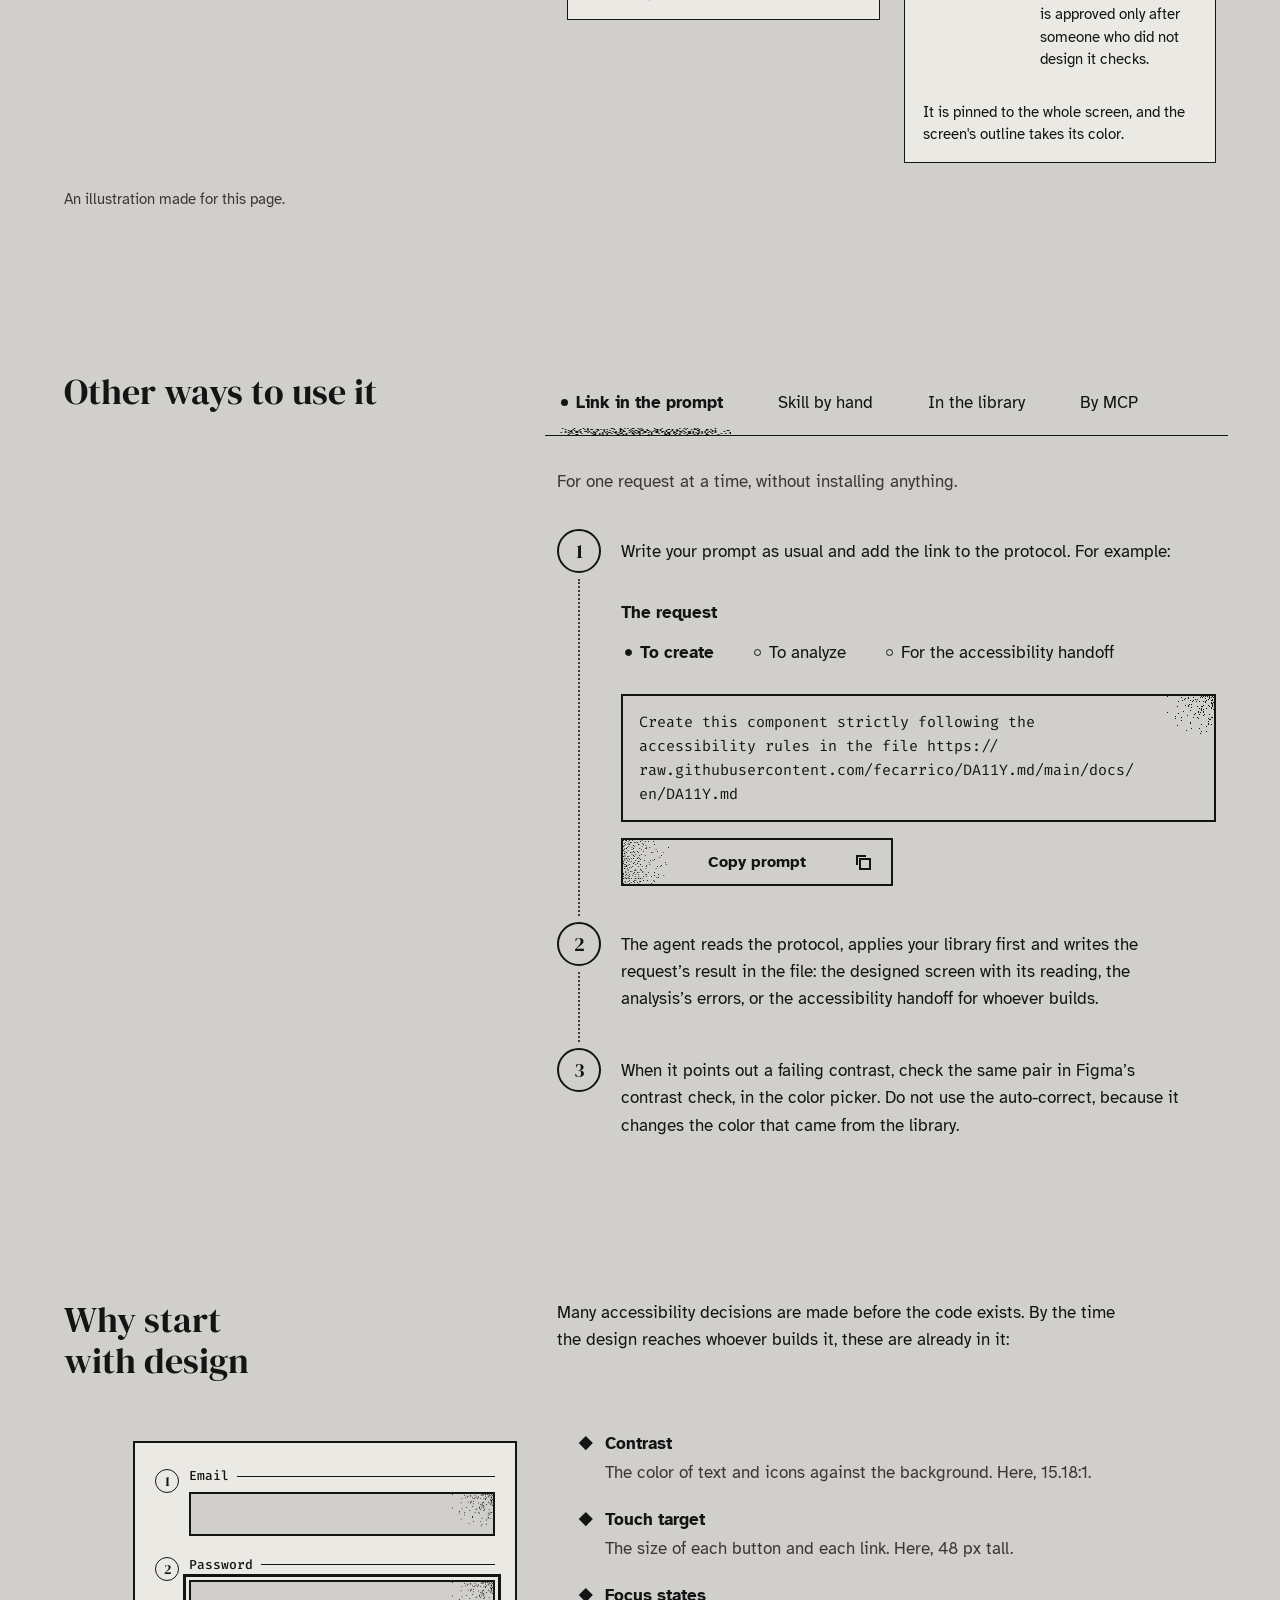
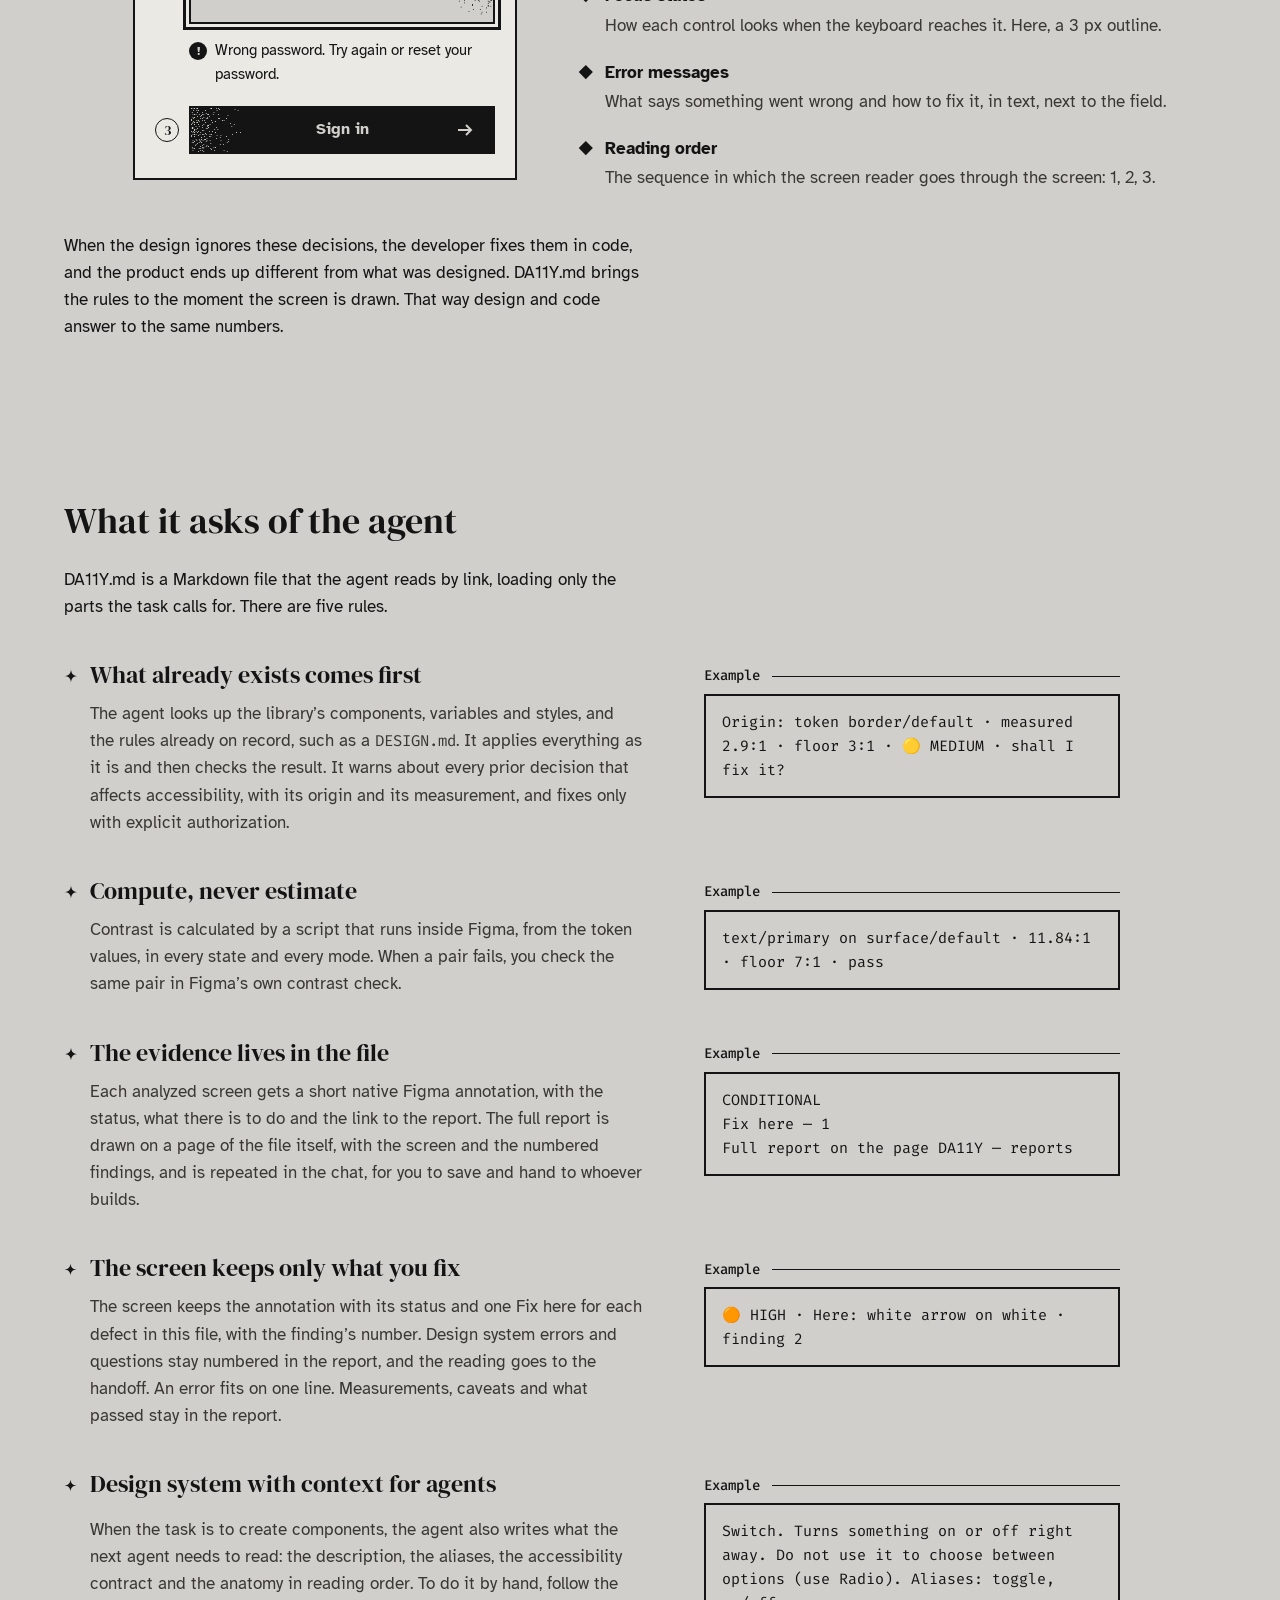
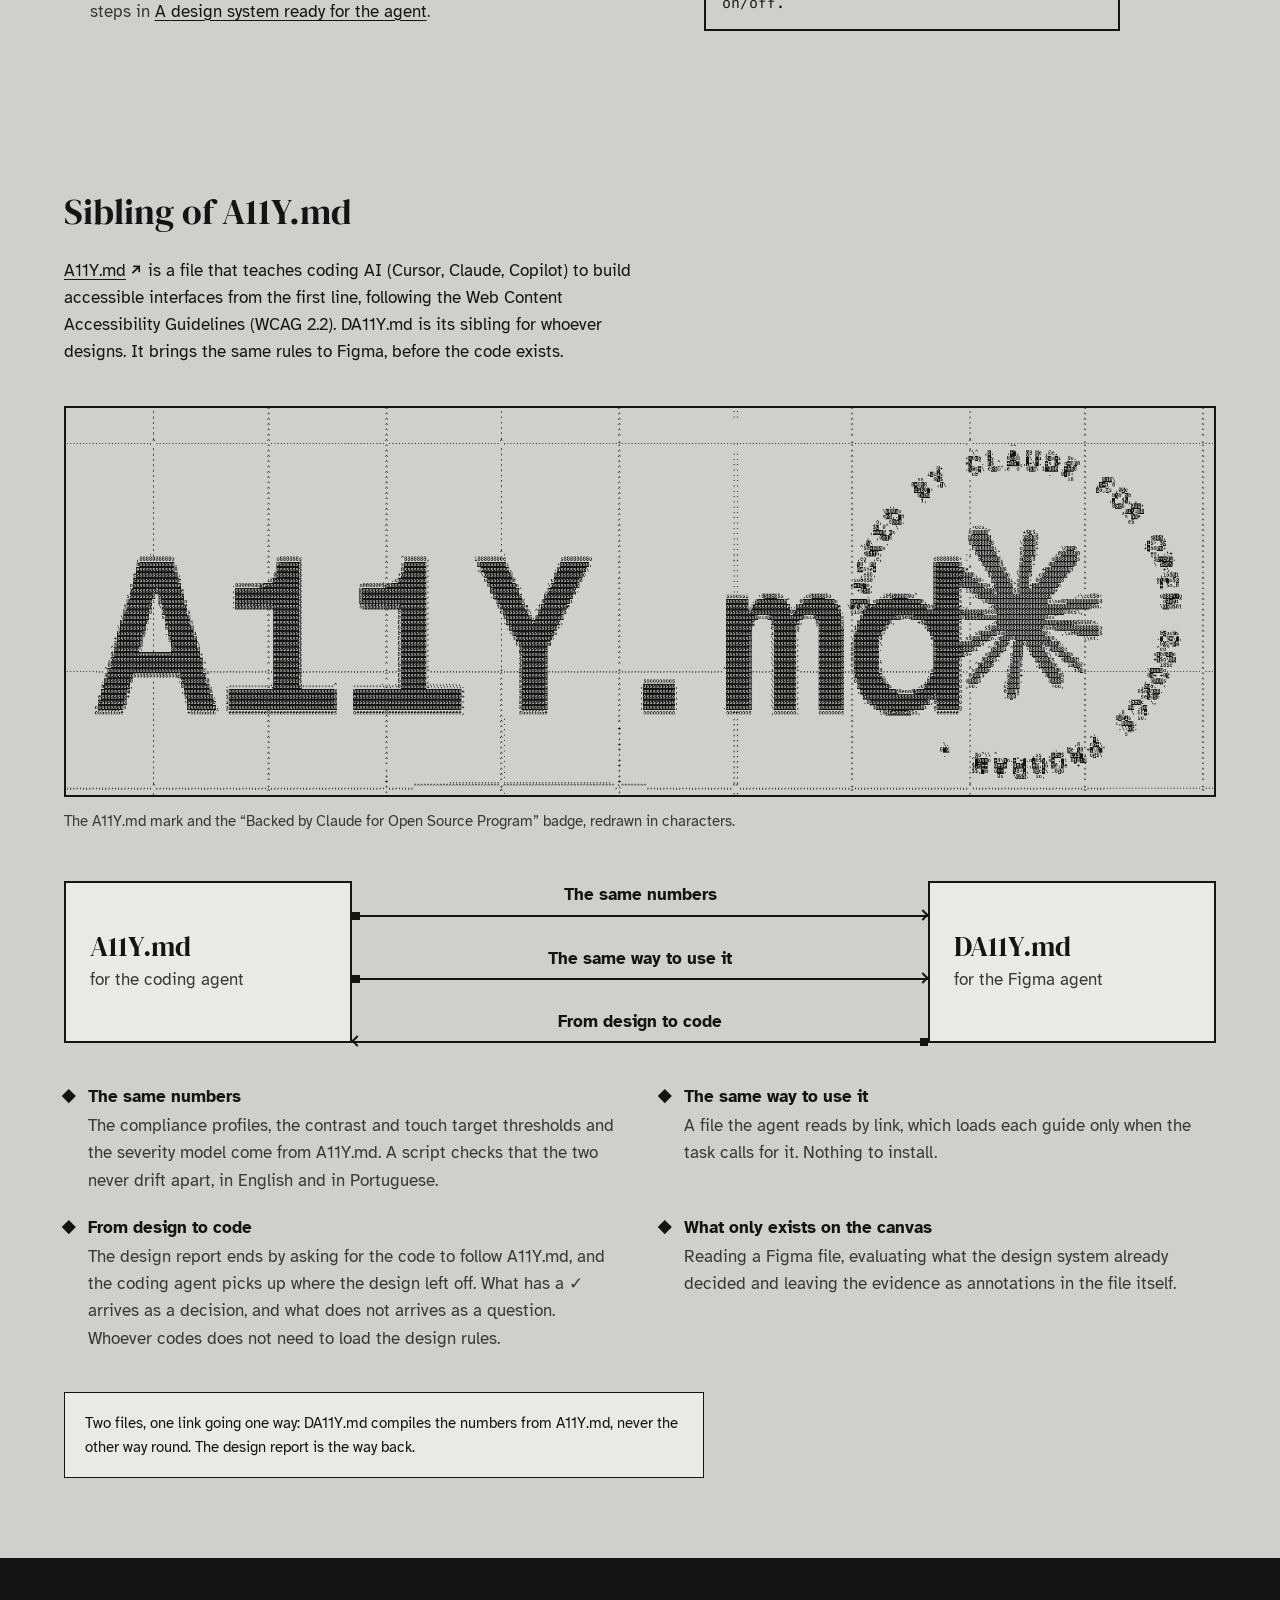
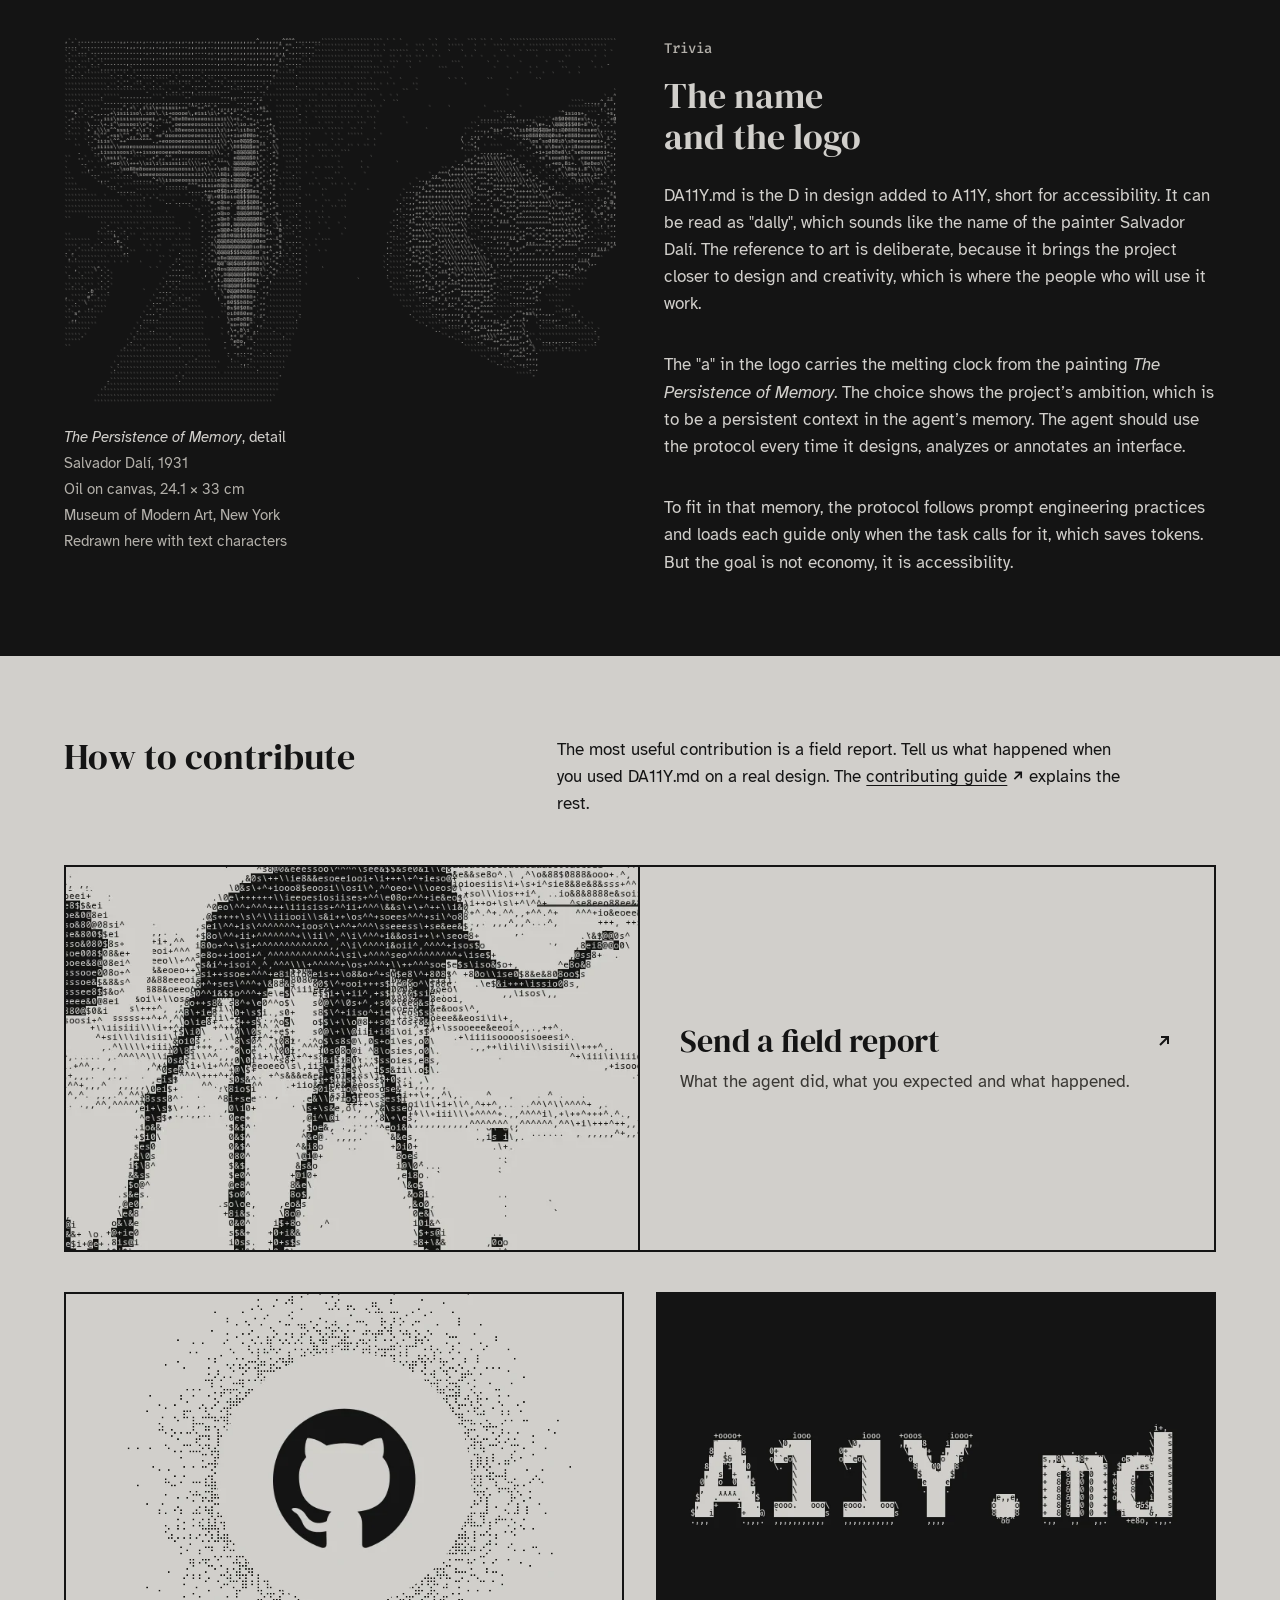
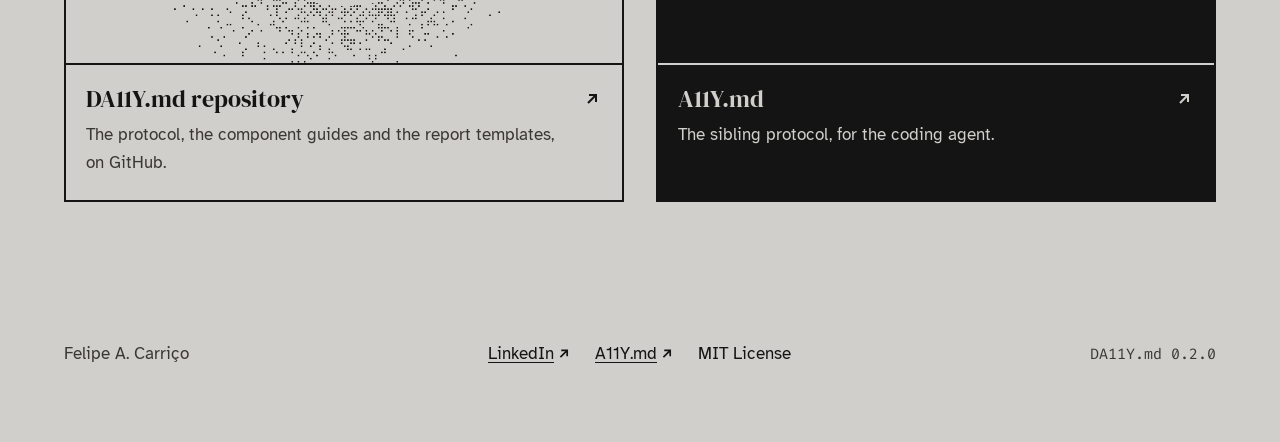
==== commit b694ef90: "content: each annotation carries its own legend, with every mark explained Felipe turned down the si" ====
--- a/pagina/index.html
+++ b/pagina/index.html
@@ -187,7 +187,6 @@
 .mock { display: inline-flex; align-items: center; gap: 0.75rem; outline: 2px solid var(--cat, var(--fig-pink)); outline-offset: 4px; }
 .mock-toast { display: inline-flex; align-items: center; gap: 1rem; padding: 0.625rem 0.75rem 0.625rem 1rem; border: 2px solid var(--ink); background: var(--paper); font-size: 0.9375rem; }
 .mock-x { display: inline-grid; place-items: center; width: 1.75rem; height: 1.75rem; font-size: 1.125rem; line-height: 1; }
-.pins figcaption { margin-top: 2rem; }
 .pin--frame { --cat: var(--fig-pink); }
 .pin__done { color: var(--fig-text); font-weight: 700; }
 .mock-status { display: grid; gap: 0.25rem; padding: 0.75rem 1rem; border: 2px solid var(--ink); background: var(--paper); font-size: 0.9375rem; }
@@ -245,10 +244,15 @@
 .note { display: grid; gap: 2em; max-width: 40rem; padding: 1.125rem 1.25rem; border: 1px solid var(--ink); background: var(--paper-2); color: var(--ink); font-size: 0.9375rem; line-height: 1.6; }
 .note p { margin: 0; max-width: none; }
 .note__title { font-weight: 700; }
-.legend { display: grid; gap: 0.875rem; margin: 0; padding: 0; list-style: none; }
-.legend li { display: grid; grid-template-columns: 11rem minmax(0, 1fr); gap: 0.25rem 0.75rem; align-items: baseline; }
-.legend .chip { justify-self: start; }
-@media (max-width: 30em) { .legend li { grid-template-columns: minmax(0, 1fr); } .legend .chip { justify-self: start; } }
+/* cada anotação leva a sua legenda logo abaixo, no bloco de apoio: o que ela é, o que cada marca do
+   card quer dizer e o que se faz com ela. O card escuro é o que o Figma mostra; a legenda é da página */
+.canvas .pin { grid-template-rows: auto auto; align-content: start; gap: 0.75rem; }
+.pin__legend { display: grid; gap: 2em; align-content: start; align-self: start; justify-self: stretch; padding: 1rem 1.125rem; border: 1px solid var(--ink); background: var(--paper-2); color: var(--ink); font-size: 0.9375rem; line-height: 1.5; }
+.pin__legend p { margin: 0; max-width: none; }
+.pin__key { display: grid; grid-template-columns: max-content minmax(0, 1fr); gap: 0.5rem 0.75rem; margin: 0; }
+.pin__key dt { font-weight: 700; }
+.pin__key dd { margin: 0; }
+.pins__credit { margin-top: 1.5rem; font-size: 0.9375rem; color: var(--ink-2); }
 
 /* as regras, cada uma com um exemplo no formato do protocolo */
 .rule__ex { margin-top: 0.5rem; }
@@ -278,7 +282,9 @@
   .decisions-fig figcaption { grid-column: 1 / -1; }
   .decisions-fig .mock-screen { justify-self: end; }
   .canvas { grid-template-columns: minmax(0, 5fr) minmax(0, 7fr); align-items: start; }
-  .canvas__cards { grid-template-columns: repeat(2, minmax(0, 1fr)); }
+  .canvas__cards { grid-template-columns: repeat(2, minmax(0, 1fr)); align-items: start; }
+  /* a tela de exemplo acompanha a leitura das legendas, para cada anotação ser lida ao lado do que ela comenta */
+  .canvas__side:first-child { position: sticky; top: 5rem; }
   .rule { grid-template-columns: minmax(0, 1fr) minmax(0, 26rem); column-gap: 3rem; }
   .rule h3, .rule > p { grid-column: 1; }
   .rule__ex { grid-column: 2; grid-row: 1 / span 2; align-self: start; margin-top: 0.4rem; }
@@ -757,7 +763,7 @@
     <section class="section section--tight" aria-labelledby="anotacoes">
       <div class="section__intro">
         <h2 id="anotacoes" data-i18n="notes-title">Como as anotações aparecem no arquivo</h2>
-        <p data-i18n="notes-intro">No Figma, cada anotação fica presa ao elemento que ela comenta. À esquerda, uma tela de exemplo. À direita, as anotações que o agente deixa nela, do jeito que o Figma mostra.</p>
+        <p data-i18n="notes-intro">No Figma, cada anotação fica presa ao elemento que ela comenta, e cada tipo pede uma ação diferente.</p>
       </div>
       <figure class="pins">
         <div class="canvas">
@@ -779,17 +785,32 @@
                 <p data-i18n="pin1-a">📢 "Aviso salvo"</p>
                 <p data-i18n="pin1-b">🔊 botão "Fechar aviso"</p>
               </div>
+              <div class="pin__legend">
+                <p data-i18n="lg-decision-what">A leitura que o agente propõe para o elemento, ou uma pergunta sobre ele.</p>
+                <dl class="pin__key"><dt data-i18n="lg-decision-k0t">3 ·</dt><dd data-i18n="lg-decision-k0d">a posição dele na ordem de leitura</dd><dt data-i18n="lg-decision-k1t">📢</dt><dd data-i18n="lg-decision-k1d">o que o leitor de tela anuncia quando o aviso aparece</dd><dt data-i18n="lg-decision-k2t">🔊</dt><dd data-i18n="lg-decision-k2d">o que o leitor de tela lê, uma parada por linha</dd></dl>
+                <p data-i18n="lg-decision-after">Vira decisão quando você acrescenta ✓ e o seu nome. No agente do Figma, a leitura fica na página de handoff.</p>
+              </div>
             </div>
             <div class="pin pin--fix">
               <div class="pin__card">
                 <span class="chip" data-i18n="cat-fix">Corrigir aqui</span>
                 <p class="pin__type" data-i18n="pin2-type">🟠 HIGH · Aqui: borda do campo E-mail com a cor trocada</p>
               </div>
+              <div class="pin__legend">
+                <p data-i18n="lg-fix-what">Um defeito de uso neste arquivo, como uma variante errada ou uma cor trocada.</p>
+                <dl class="pin__key"><dt data-i18n="lg-fix-k0t">🟠 HIGH</dt><dd data-i18n="lg-fix-k0d">a gravidade, em cor e em texto</dd><dt data-i18n="lg-fix-k1t">Aqui:</dt><dd data-i18n="lg-fix-k1d">o defeito é deste arquivo</dd></dl>
+                <p data-i18n="lg-fix-after">Você corrige, ou autoriza o agente a corrigir. Fica na tela, com o número do achado.</p>
+              </div>
             </div>
             <div class="pin pin--ds">
               <div class="pin__card">
                 <span class="chip" data-i18n="cat-ds">Erro do design system</span>
                 <p class="pin__type" data-i18n="pin3-type">🟠 HIGH · Biblioteca: texto do botão abaixo do contraste mínimo</p>
+              </div>
+              <div class="pin__legend">
+                <p data-i18n="lg-ds-what">Um defeito do componente, do token ou do estilo da biblioteca.</p>
+                <dl class="pin__key"><dt data-i18n="lg-ds-k0t">Biblioteca:</dt><dd data-i18n="lg-ds-k0d">o defeito é da biblioteca, não deste arquivo</dd></dl>
+                <p data-i18n="lg-ds-after">Quem cuida da biblioteca corrige lá. No agente do Figma, ele fica na página de relatório.</p>
               </div>
             </div>
             <div class="pin pin--frame">
@@ -802,22 +823,16 @@
                 <p data-i18n="pin4-c4">Erros do design system — 1</p>
                 <p data-i18n="pin4-c5">Não lidos — 0</p>
               </div>
+              <div class="pin__legend">
+                <p data-i18n="lg-frame-what">O status da tela e quantas anotações de cada tipo ela tem.</p>
+                <dl class="pin__key"><dt data-i18n="lg-frame-k0t">CONDICIONAL</dt><dd data-i18n="lg-frame-k0d">o status. A tela só é aprovada depois que alguém que não desenhou confere.</dd></dl>
+                <p data-i18n="lg-frame-after">Ela fica presa à tela inteira, e o contorno da tela tem a cor dela.</p>
+              </div>
             </div>
             </div>
           </div>
         </div>
-        <figcaption class="note">
-          <p class="note__title" data-i18n="legend-title">Como ler as anotações</p>
-          <ul class="legend">
-            <li class="pin--decision"><span class="chip" data-i18n="cat-decision">Proposta</span><span data-i18n="legend-decision">A leitura de um elemento ou uma pergunta de estrutura. Vira decisão quando você acrescenta ✓ e o seu nome.</span></li>
-            <li class="pin--fix"><span class="chip" data-i18n="cat-fix">Corrigir aqui</span><span data-i18n="legend-fix">Um defeito de uso neste arquivo. Fica na tela, com o número do achado.</span></li>
-            <li class="pin--ds"><span class="chip" data-i18n="cat-ds">Erro do design system</span><span data-i18n="legend-ds">Um defeito da biblioteca, para quem cuida dela.</span></li>
-            <li class="pin--frame"><span class="chip" lang="en">Accessibility</span><span data-i18n="legend-frame">O status da tela e as contagens do que há para fazer.</span></li>
-          </ul>
-          <p data-i18n="legend-marks">Nas anotações, 🔊 marca o que o leitor de tela lê, e 📢, o que ele anuncia. O que não está numa linha 🔊 não é lido. Num erro, a gravidade vem em cor e em texto, como 🟠 HIGH. O contorno de cada elemento da tela tem a cor da anotação presa a ele.</p>
-          <p data-i18n="legend-agent">No agente do Figma, só o Corrigir aqui fica na tela. A Proposta e o Erro do design system viram cards numerados nas páginas de relatório e de handoff, para a tela não se encher de anotações.</p>
-          <p data-i18n="legend-credit">Ilustração feita para esta página.</p>
-        </figcaption>
+        <figcaption class="pins__credit" data-i18n="legend-credit">Ilustração feita para esta página.</figcaption>
       </figure>
     </section>
 
@@ -1323,16 +1338,31 @@
       'mcp-note': 'The agent runs outside Figma, on the artificial intelligence subscription you already use. The bridge needs the Figma desktop app and does not run in the browser. The token opens all your files to the agent. Keep it on your computer only and revoke it when you stop using it. A server that does not run code in Figma can only annotate, and then the report stays in the chat.',
 
       'notes-title': 'How annotations appear in the file',
-      'notes-intro': 'In Figma, each annotation is pinned to the element it comments on. On the left, an example screen. On the right, the annotations the agent leaves on it, the way Figma shows them.',
+      'notes-intro': 'In Figma, each annotation is pinned to the element it comments on, and each type asks for a different action.',
+      'lg-decision-what': 'The reading the agent proposes for the element, or a question about it.',
+      'lg-decision-k0t': '3 ·',
+      'lg-decision-k0d': 'its place in the reading order',
+      'lg-decision-k1t': '📢',
+      'lg-decision-k1d': 'what the screen reader announces when the notice appears',
+      'lg-decision-k2t': '🔊',
+      'lg-decision-k2d': 'what the screen reader reads, one stop per line',
+      'lg-decision-after': 'It becomes a decision when you add ✓ and your name. In the Figma agent, the reading lives on the handoff page.',
+      'lg-fix-what': 'A defect of use in this file, such as a wrong variant or a swapped color.',
+      'lg-fix-k0t': '🟠 HIGH',
+      'lg-fix-k0d': 'the severity, in color and in text',
+      'lg-fix-k1t': 'Here:',
+      'lg-fix-k1d': 'the defect belongs to this file',
+      'lg-fix-after': 'You fix it, or authorize the agent to. It stays on the screen, with the finding\'s number.',
+      'lg-ds-what': 'A defect of the library\'s component, token or style.',
+      'lg-ds-k0t': 'Library:',
+      'lg-ds-k0d': 'the defect belongs to the library, not to this file',
+      'lg-ds-after': 'Whoever maintains the library fixes it there. In the Figma agent, it lives on the report page.',
+      'lg-frame-what': 'The screen\'s status and how many annotations of each type it has.',
+      'lg-frame-k0t': 'CONDITIONAL',
+      'lg-frame-k0d': 'the status. The screen is approved only after someone who did not design it checks.',
+      'lg-frame-after': 'It is pinned to the whole screen, and the screen\'s outline takes its color.',
       'notes-label-screen': 'The screen, in Figma',
       'notes-label-cards': 'The annotations, as Figma shows them',
-      'legend-title': 'How to read the annotations',
-      'legend-decision': 'An element\'s reading or a structural question. It becomes a decision when you add ✓ and your name.',
-      'legend-fix': 'A defect of use in this file. It stays on the screen, with the finding\'s number.',
-      'legend-ds': 'A defect of the library, for whoever maintains it.',
-      'legend-frame': 'The screen\'s status and the counts of what there is to do.',
-      'legend-marks': 'In the annotations, 🔊 marks what the screen reader reads, and 📢 what it announces. What is not on a 🔊 line is not read. In an error, the severity comes in color and in text, such as 🟠 HIGH. Each element\'s outline on the screen takes the color of the annotation pinned to it.',
-      'legend-agent': 'In the Figma agent, only Fix here stays on the screen. Proposal and Design system error become numbered cards on the report and handoff pages, so the screen does not fill with annotations.',
       'legend-credit': 'An illustration made for this page.',
       'mock-toast': 'Notice saved',
       'mock-email': 'Email',
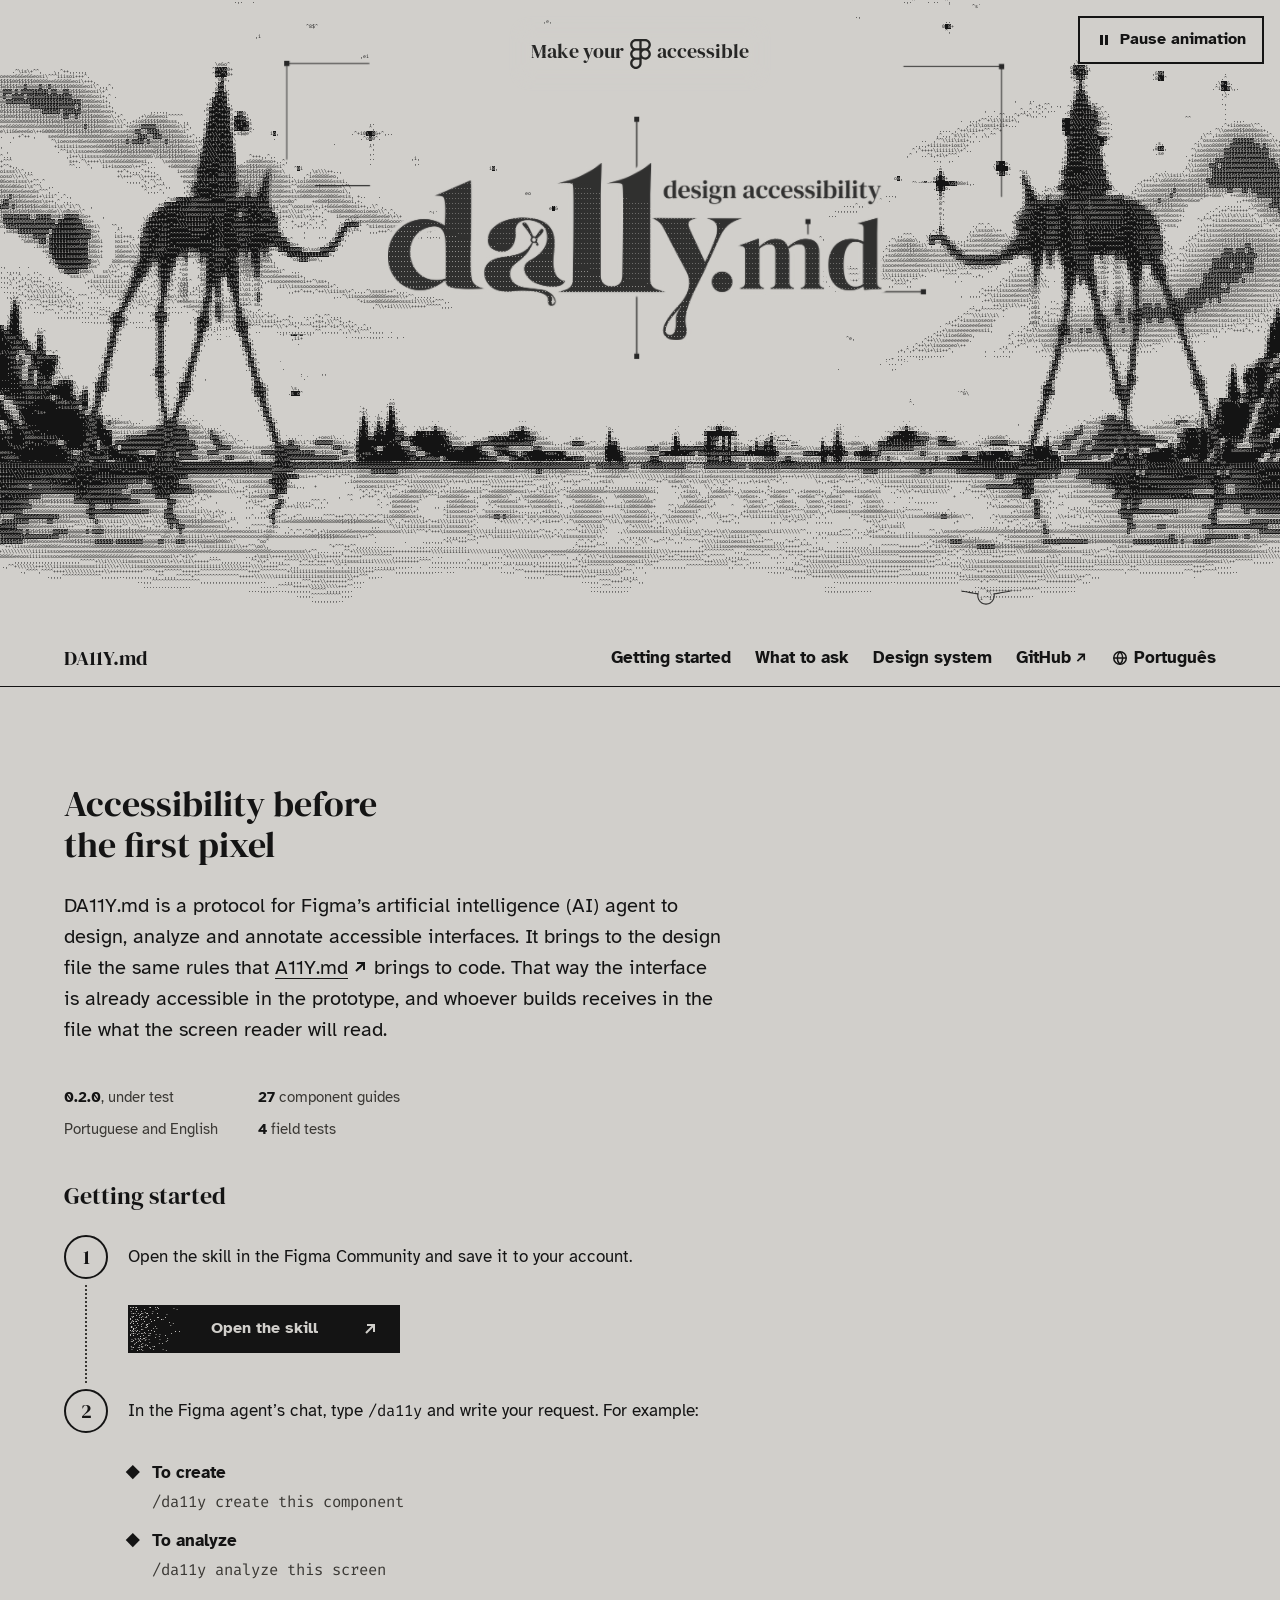
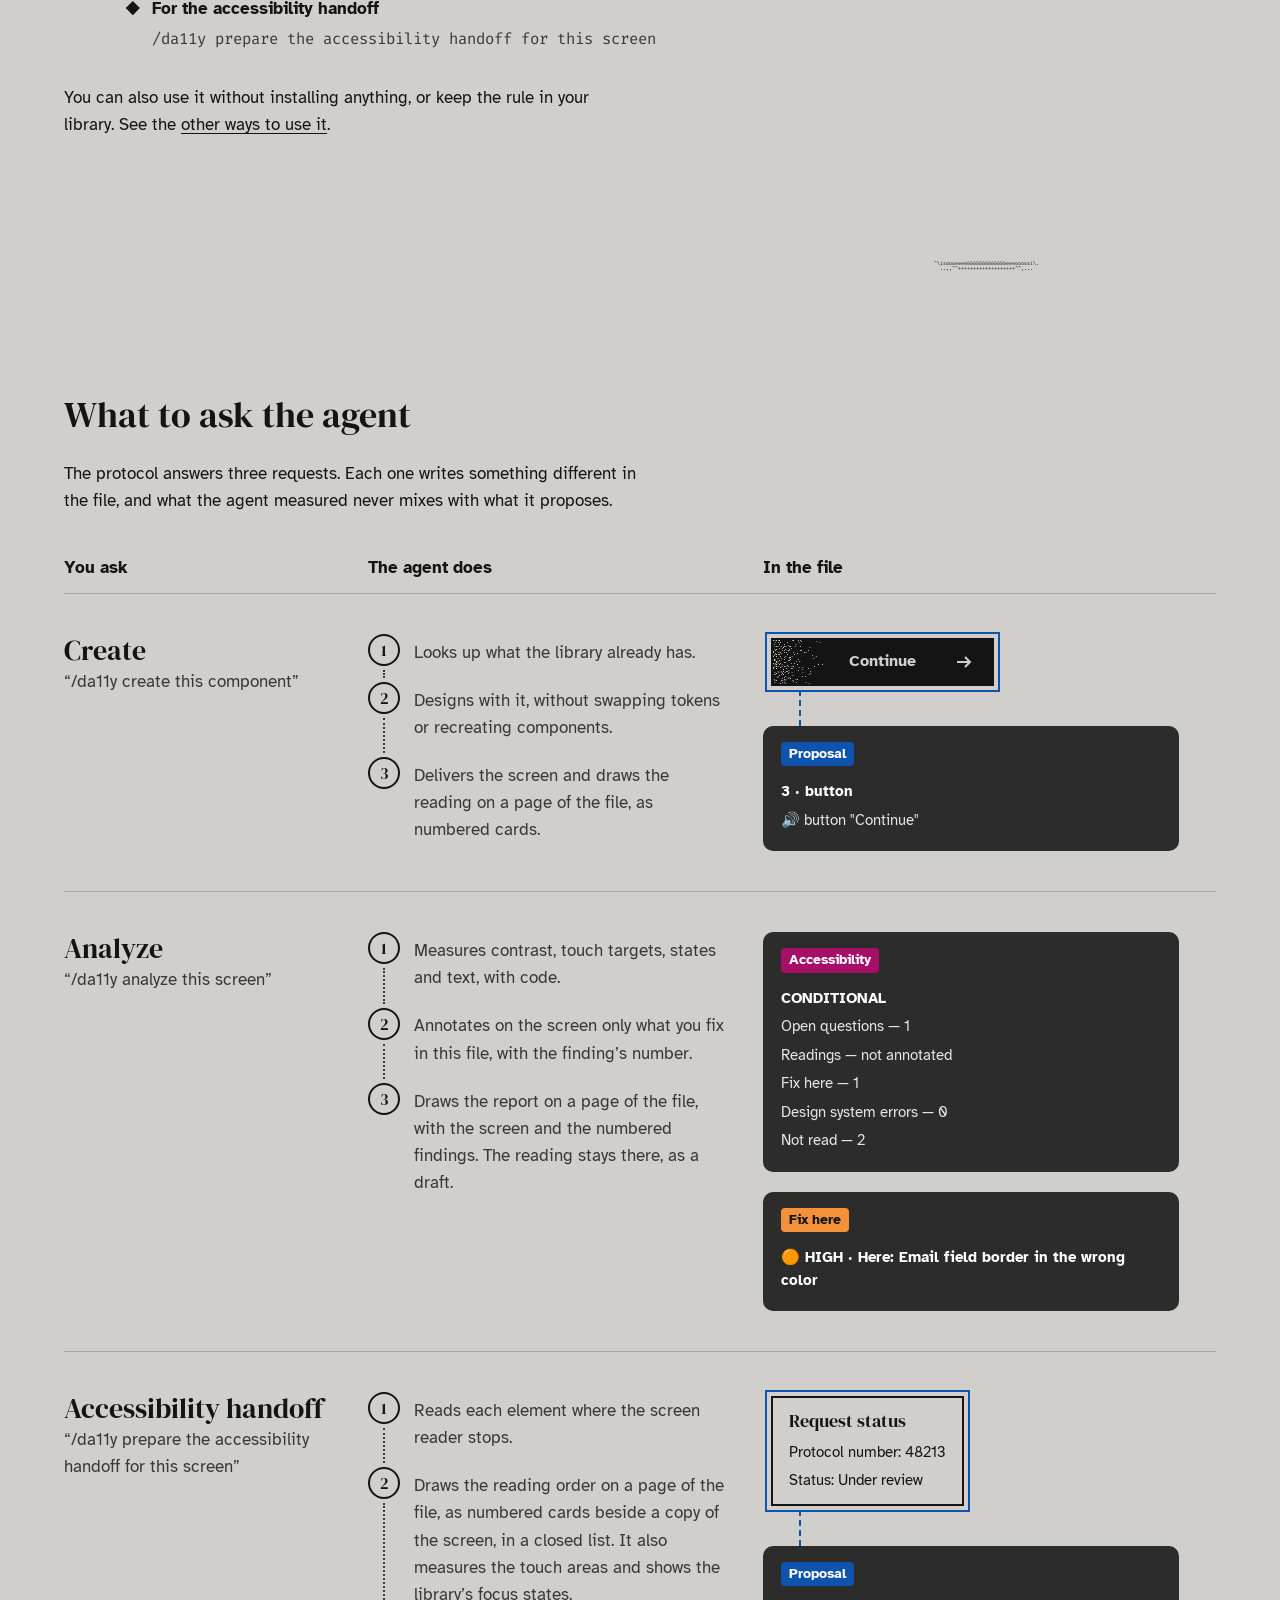
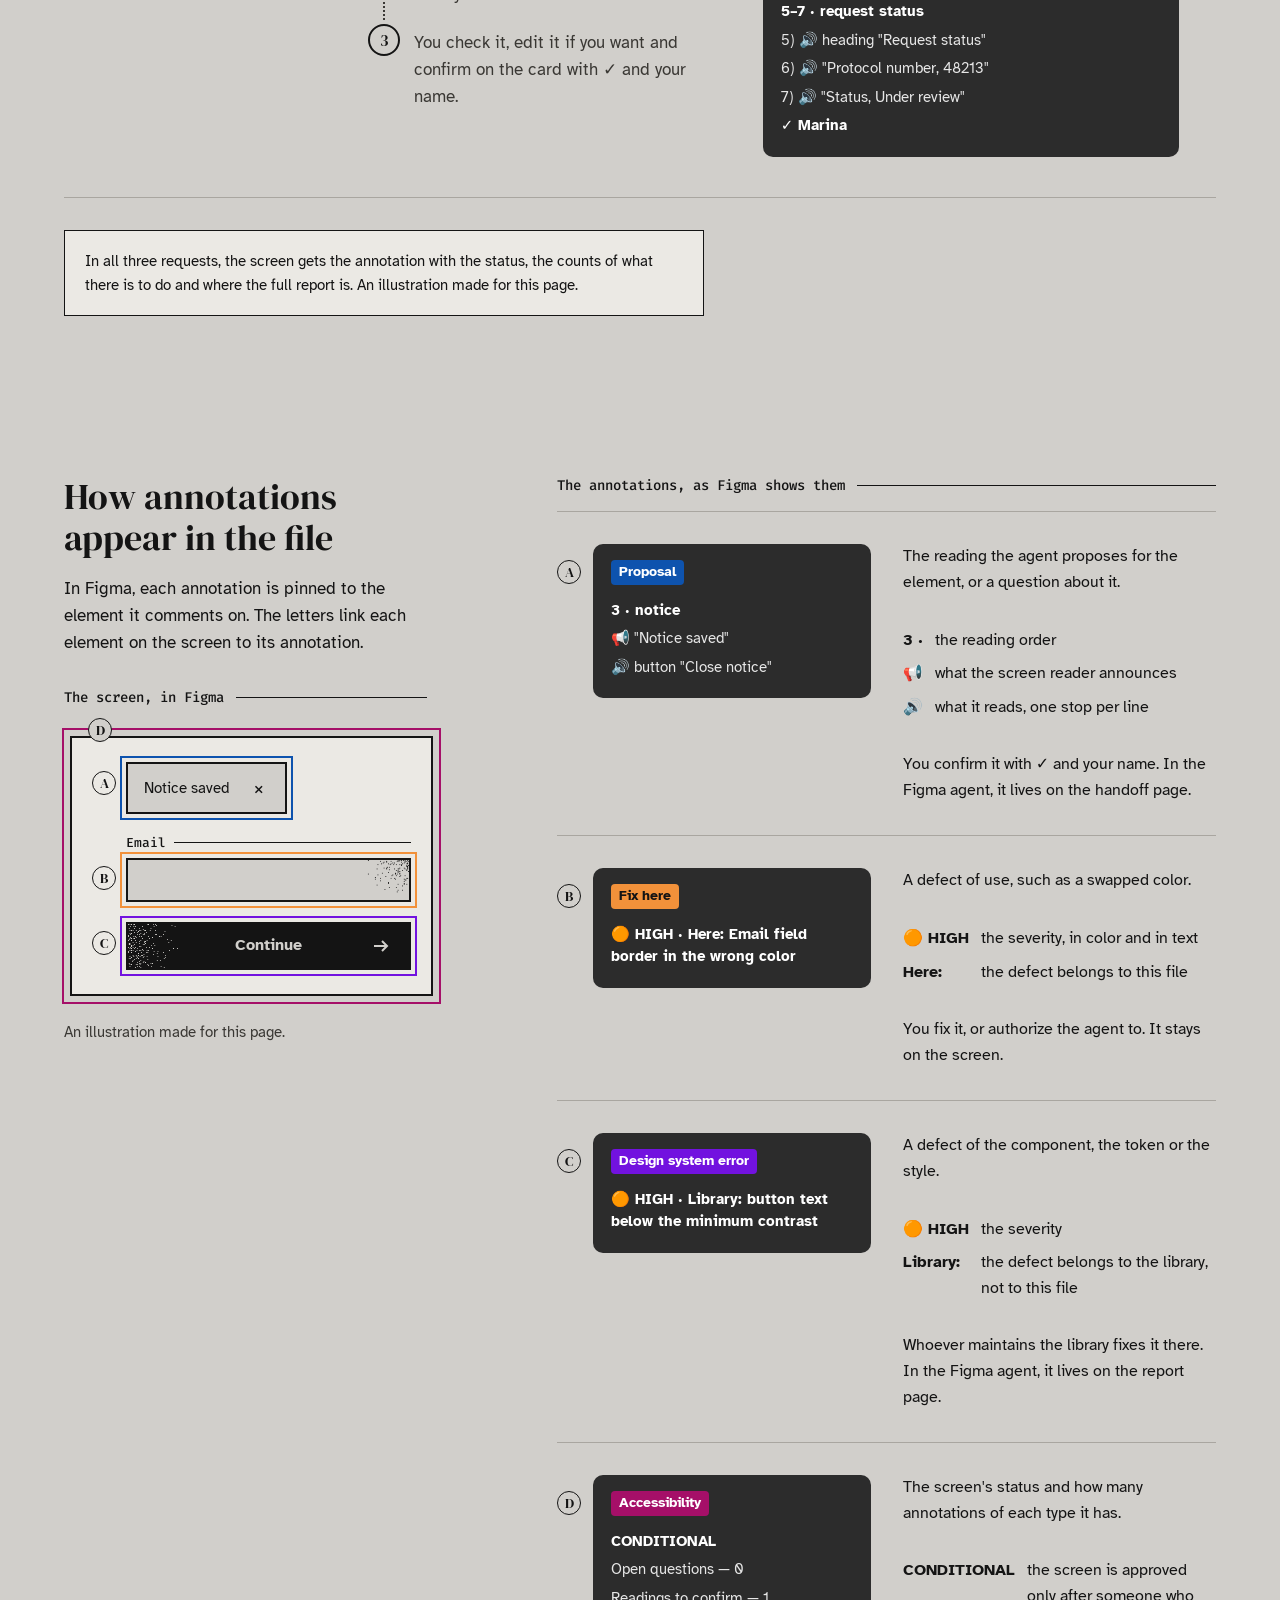
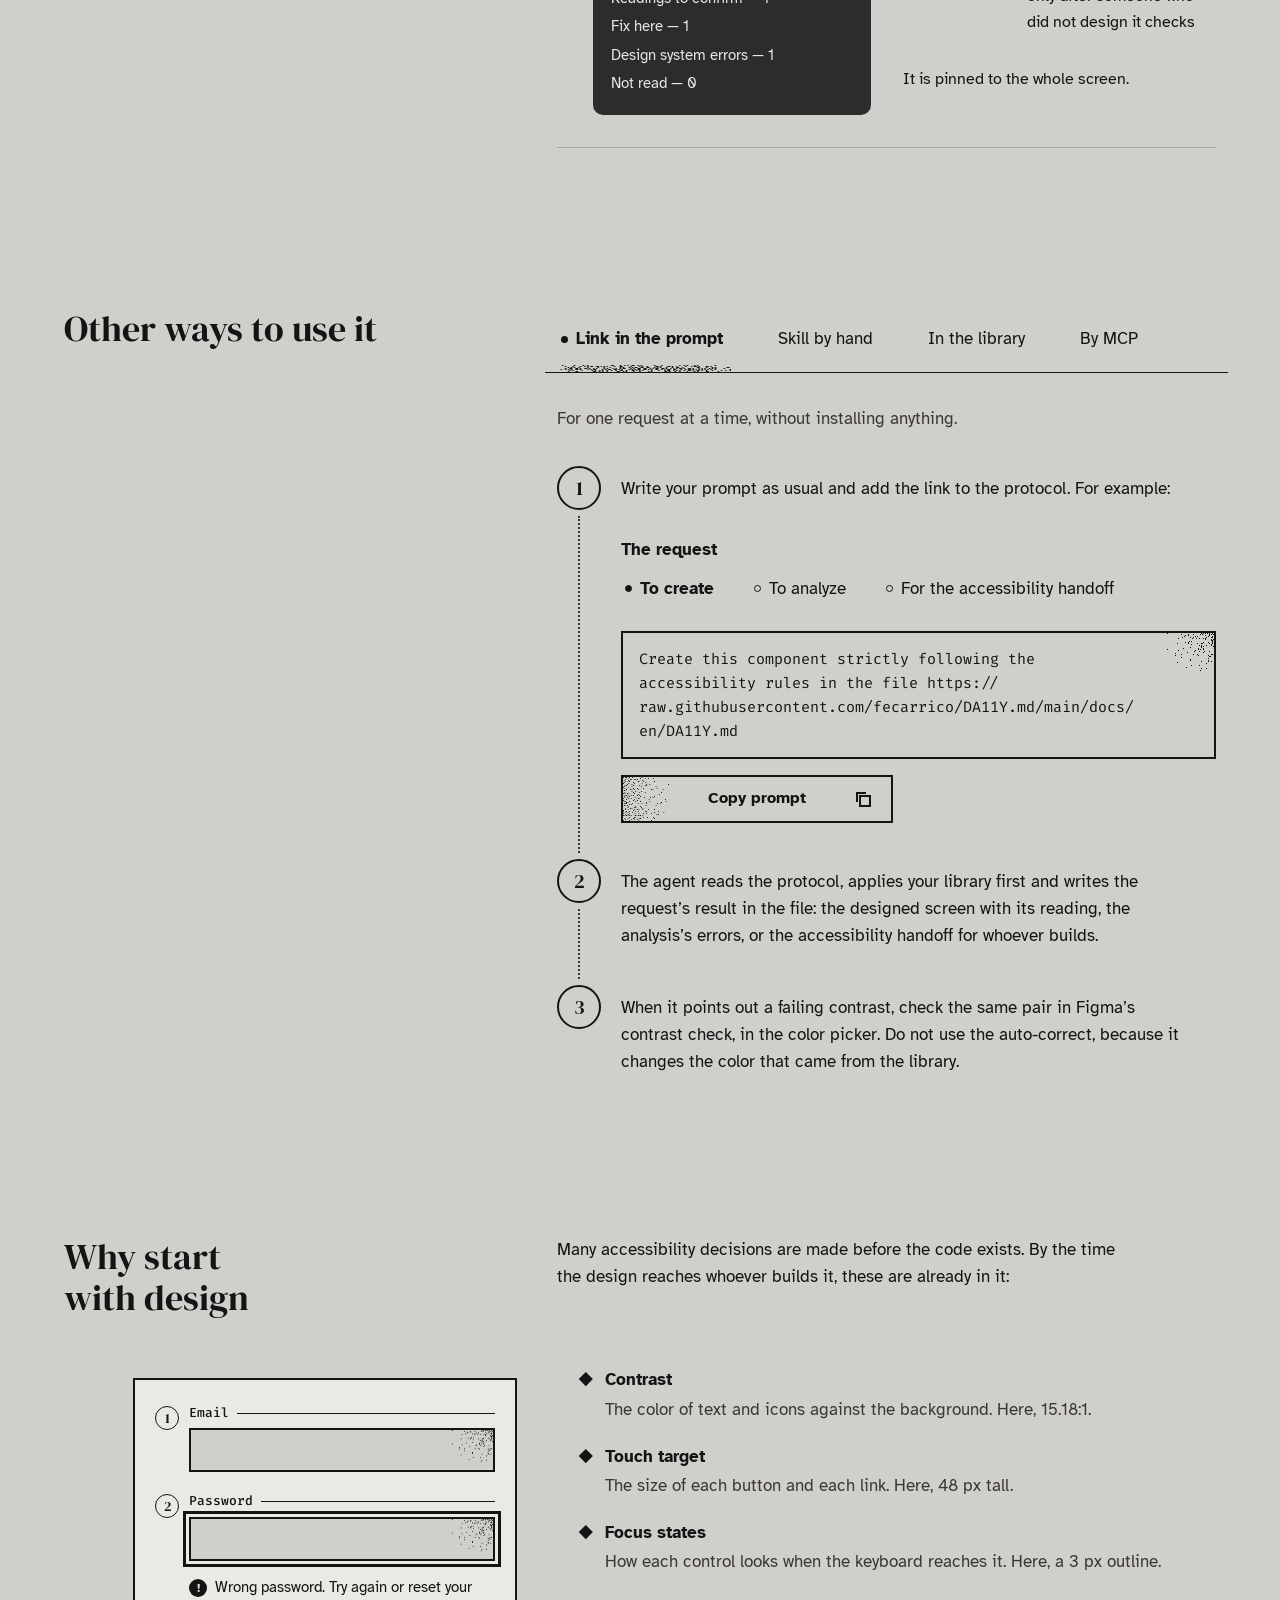
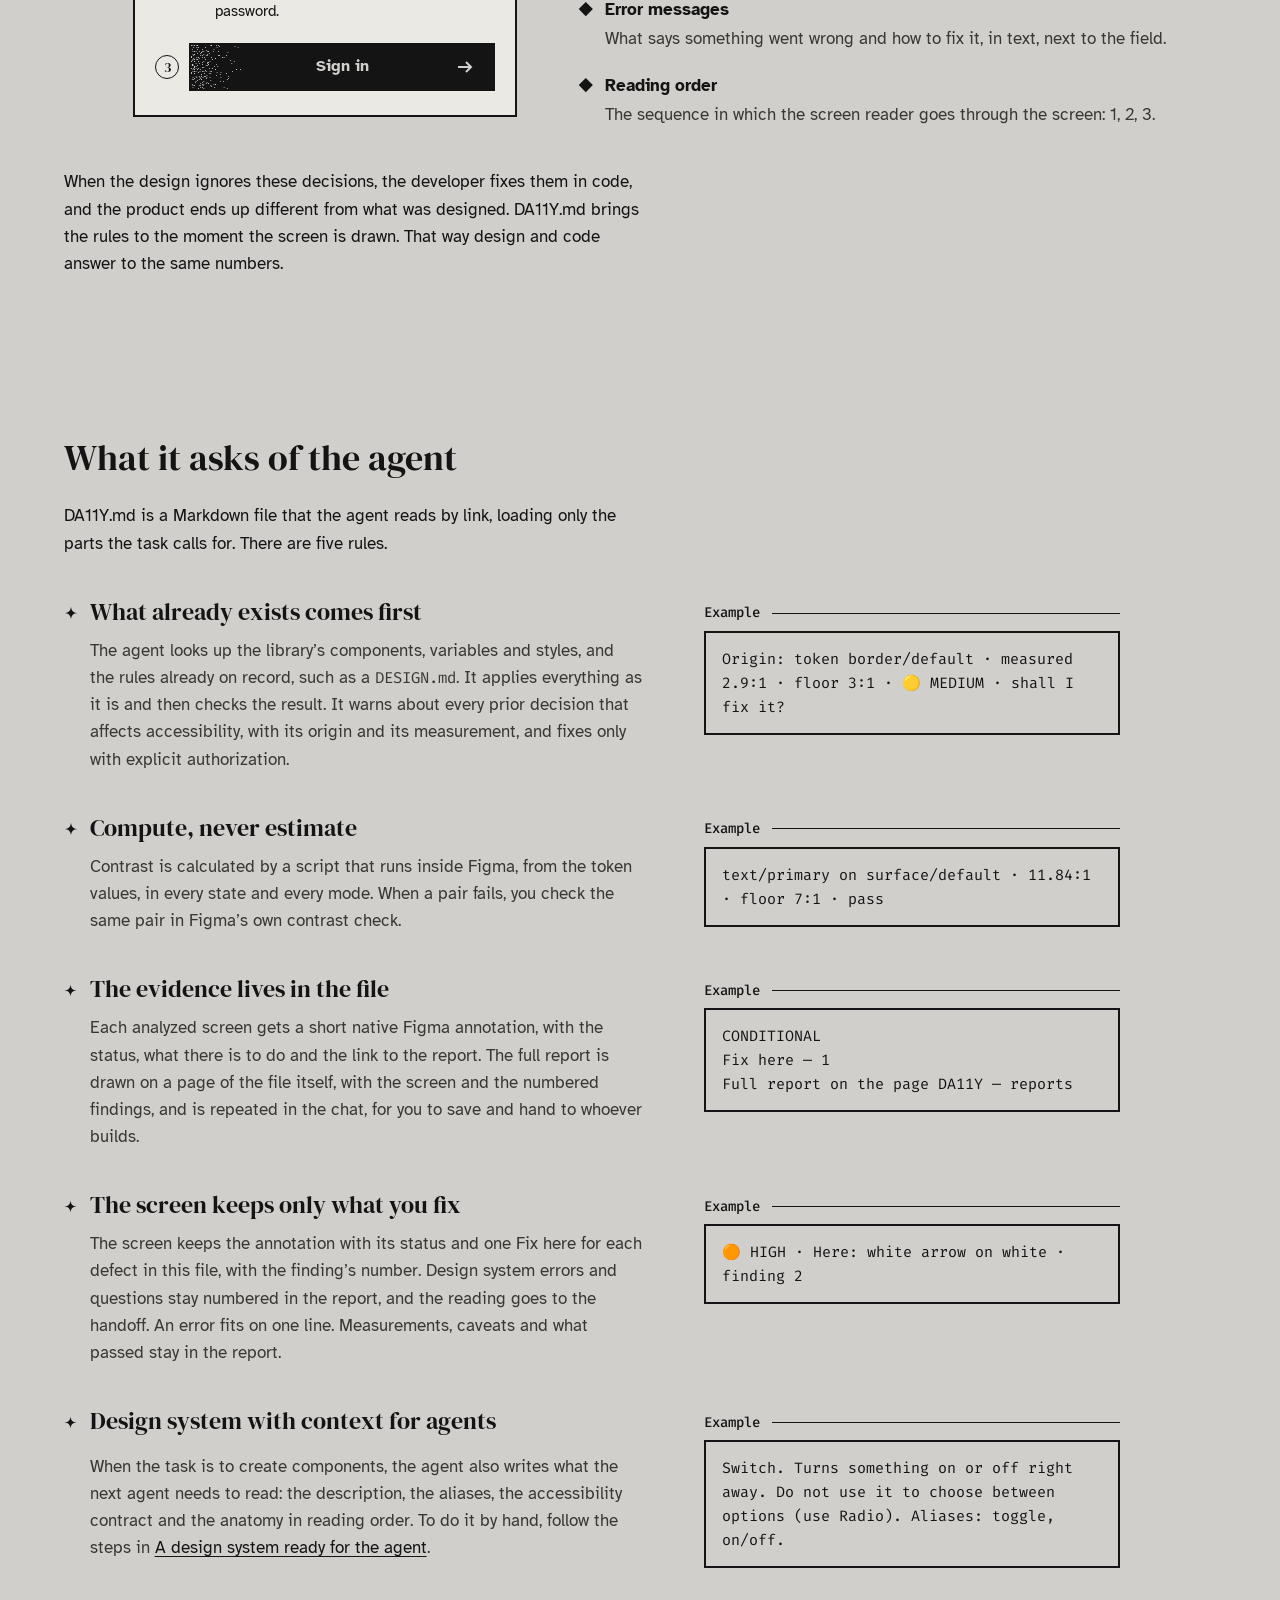
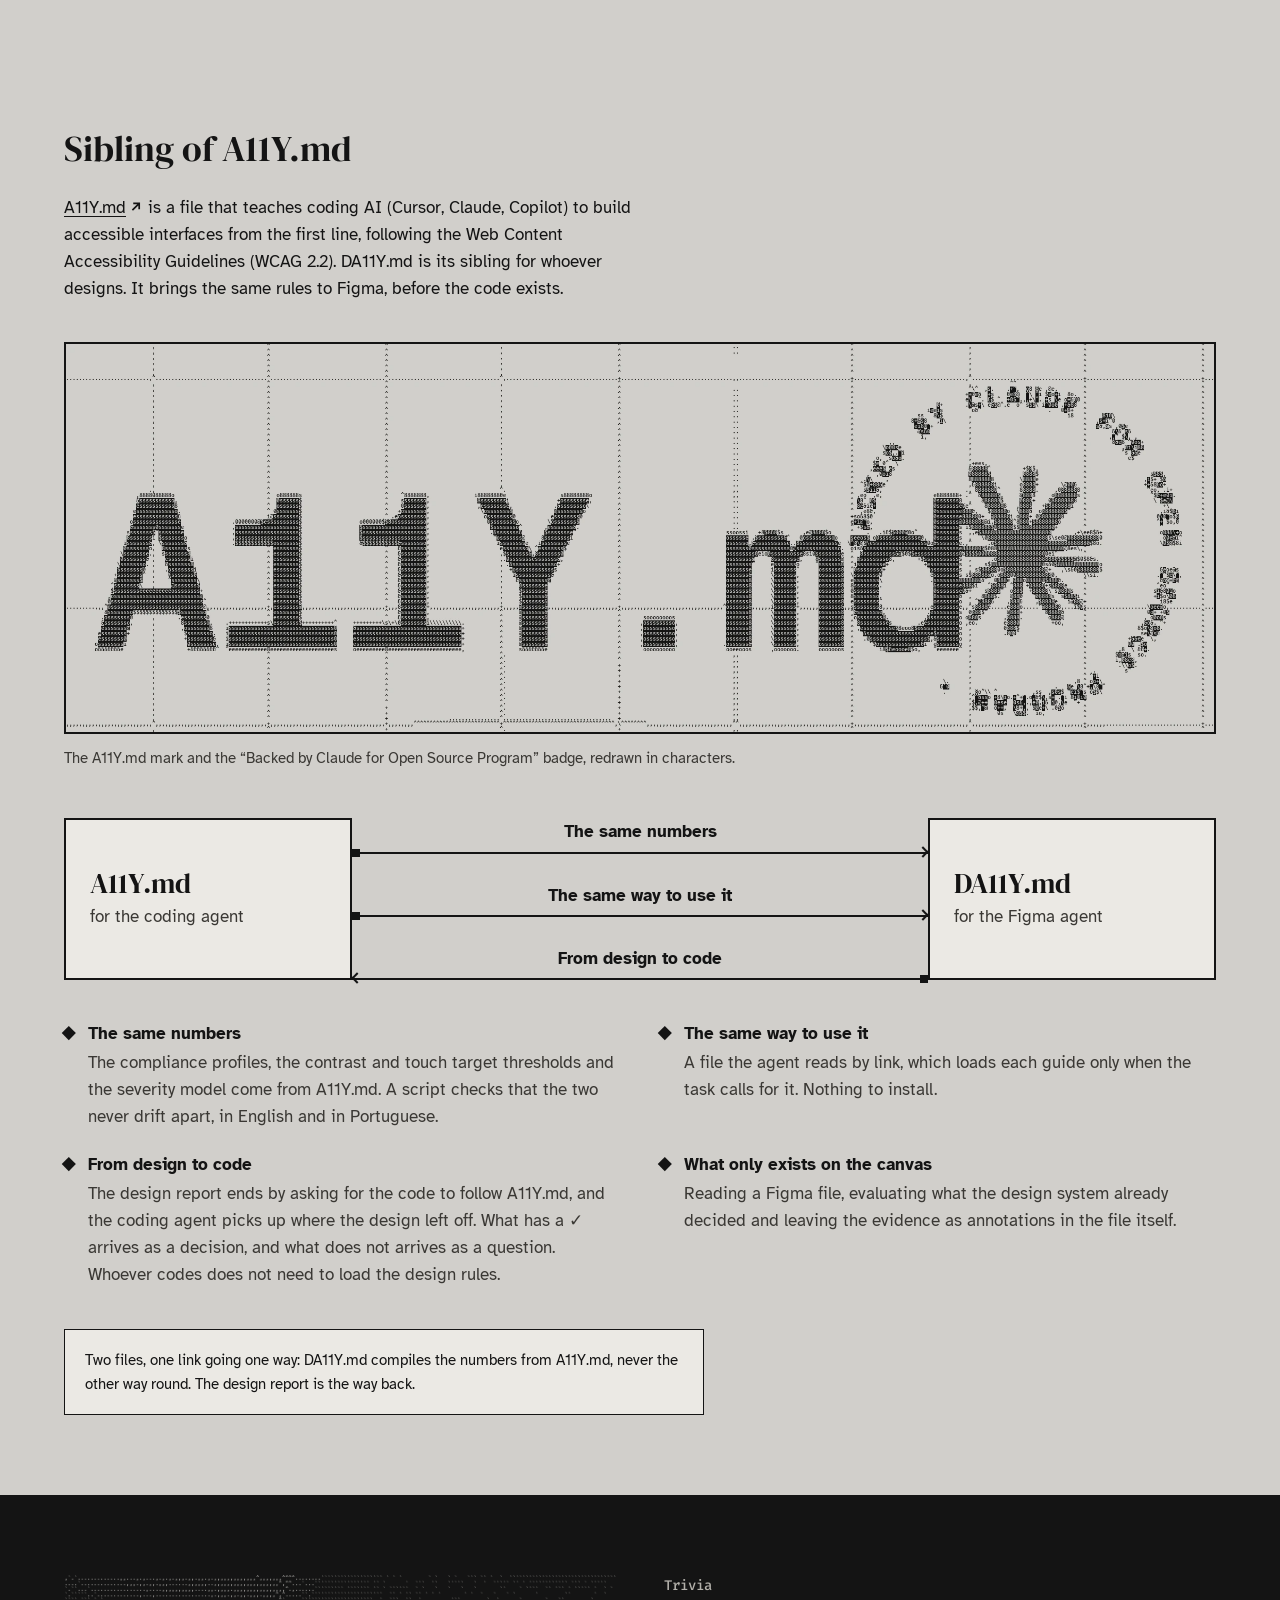
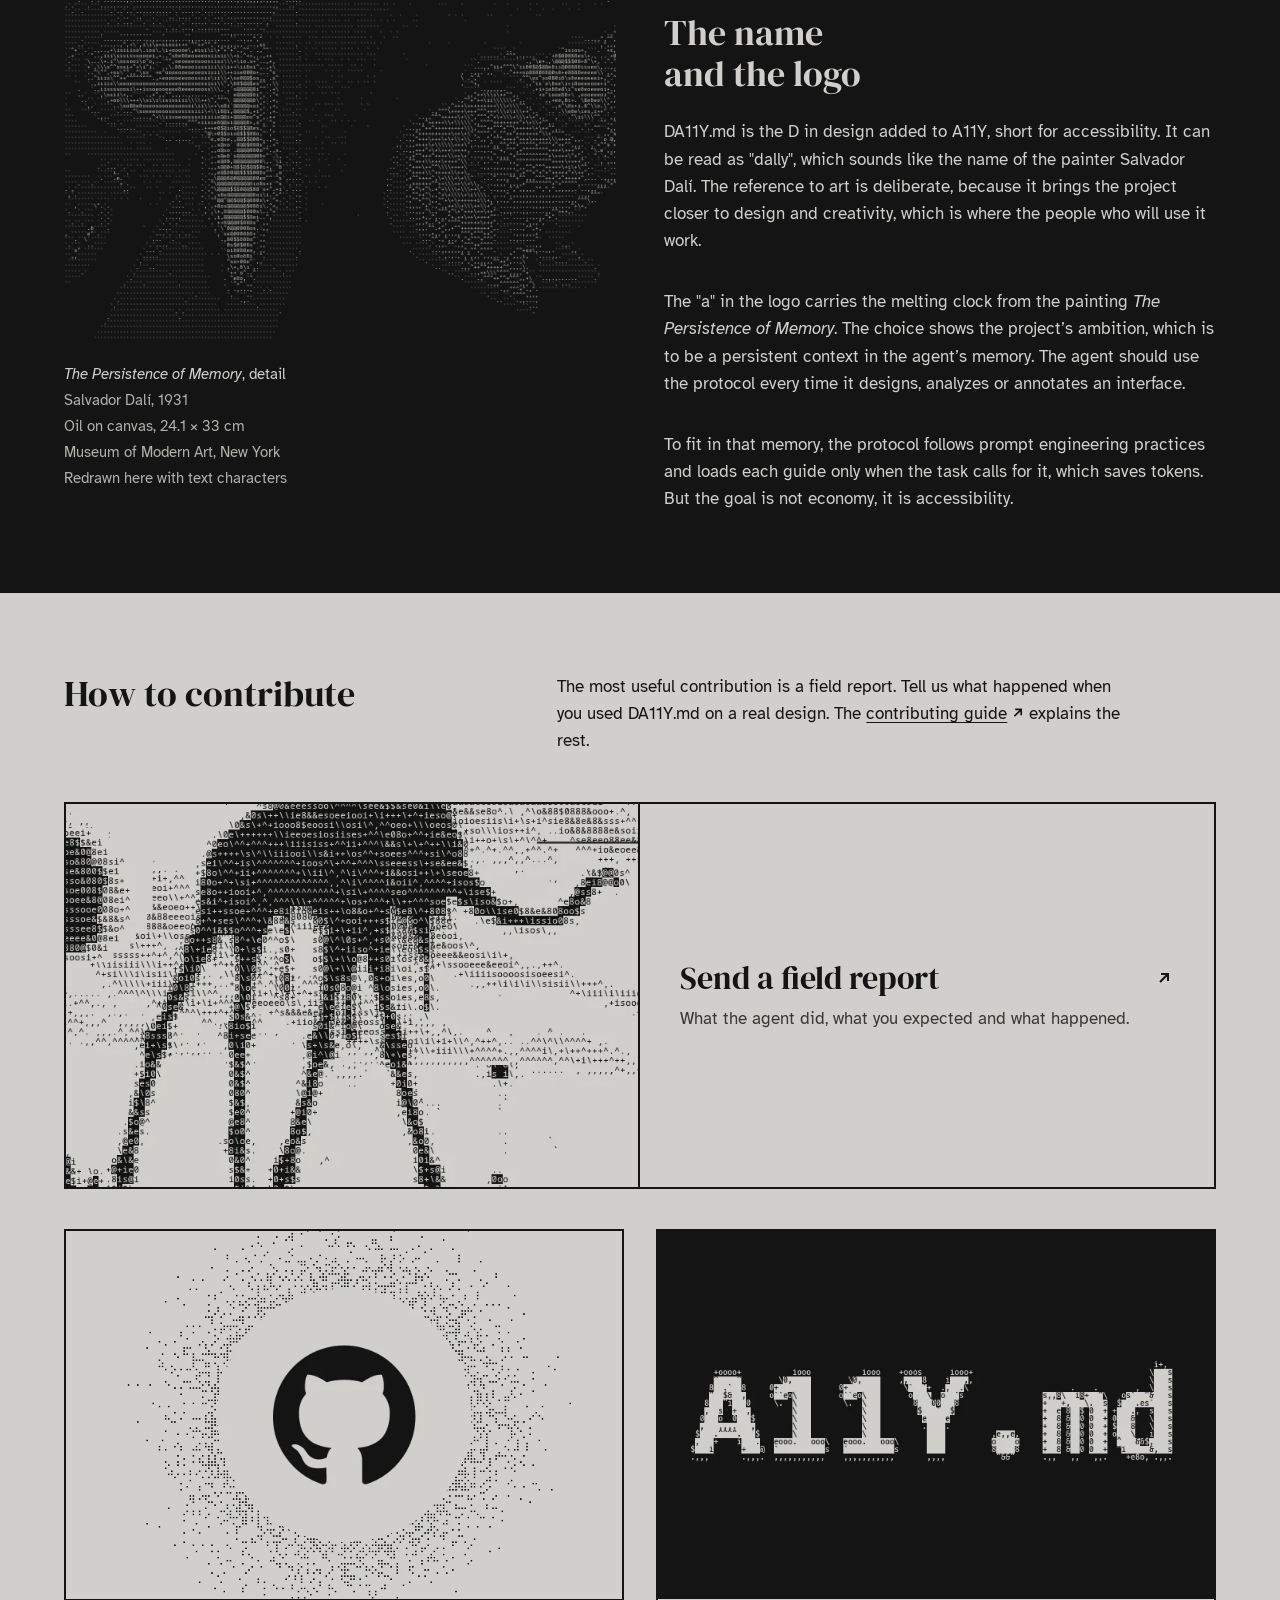
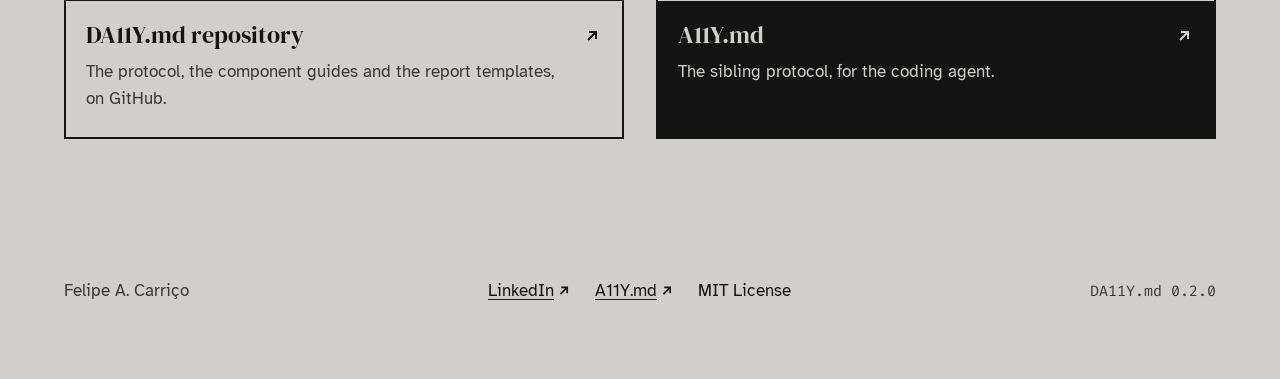
==== commit e4bcccbd: "feat(pagina): uma linha por anotação em "Como as anotações aparecem no arquivo" A tela de exemplo fi" ====
--- a/pagina/index.html
+++ b/pagina/index.html
@@ -171,7 +171,6 @@
 .subhead { font: 400 1.5rem/1.25 var(--display); }
 
 /* anotações: o canvas do Figma, com cada anotação presa a um componente */
-.pins { margin: 2.5rem 0 0; }
 .pin { display: grid; grid-template-rows: auto auto 1fr; justify-items: start; }
 .pin__node { display: flex; align-items: flex-end; min-height: 5.5rem; padding: 0 0 0.25rem 0.5rem; }
 .pin__line { width: 0; height: 2.25rem; margin-left: 2.25rem; border-left: 2px dashed var(--cat, var(--fig-pink)); }
@@ -225,16 +224,13 @@
 .decisions-fig { display: grid; gap: 2.5rem; margin: 2.5rem 0 0; }
 .decisions-fig figcaption { font-size: 1.0625rem; color: var(--ink); max-width: 34em; }
 
-/* o canvas das anotações: a tela à esquerda, as quatro anotações à direita; a cor do contorno liga as duas */
-.canvas { display: grid; gap: 2.5rem; }
+/* a tela de exemplo das anotações; o contorno de cada elemento é o desenho do Figma, não a ligação */
 .mock-screen--pinned { outline: 2px solid var(--fig-pink); outline-offset: 6px; margin: 6px; }
 .mock--decision { --cat: var(--fig-blue); }
 .mock--fix { --cat: var(--fig-orange); }
 .mock--ds { --cat: var(--fig-violet); }
 .mock-screen .mock-toast { justify-self: start; }
-.canvas__cards { display: grid; gap: 1.5rem; align-content: start; }
-/* cada lado da figura diz o que é: a tela de exemplo, à esquerda, e as anotações, à direita */
-.canvas__side { display: grid; gap: 1rem; align-content: start; min-width: 0; }
+/* cada parte da figura diz o que é: a tela de exemplo e as anotações */
 .canvas__label { display: flex; align-items: center; gap: 0.75rem; margin: 0; max-width: none; font: 500 0.875rem/1.4 var(--mono); }
 .canvas__label::after { content: ""; flex: 1; border-top: 1px solid var(--ink); }
 
@@ -244,11 +240,27 @@
 .note { display: grid; gap: 2em; max-width: 40rem; padding: 1.125rem 1.25rem; border: 1px solid var(--ink); background: var(--paper-2); color: var(--ink); font-size: 0.9375rem; line-height: 1.6; }
 .note p { margin: 0; max-width: none; }
 .note__title { font-weight: 700; }
-/* cada anotação leva a sua legenda logo abaixo, no bloco de apoio: o que ela é, o que cada marca do
-   card quer dizer e o que se faz com ela. O card escuro é o que o Figma mostra; a legenda é da página */
-.canvas .pin { grid-template-rows: auto auto; align-content: start; gap: 0.75rem; }
-.pin__legend { display: grid; gap: 2em; align-content: start; align-self: start; justify-self: stretch; padding: 1rem 1.125rem; border: 1px solid var(--ink); background: var(--paper-2); color: var(--ink); font-size: 0.9375rem; line-height: 1.5; }
-.pin__legend p { margin: 0; max-width: none; }
+/* as anotações no arquivo: a tela fica no título, ao lado da leitura, e cada anotação ganha uma linha
+   com o card que o Figma mostra e o que ele quer dizer: o que ela é, o que cada marca do card quer dizer
+   e o que se faz com ela. A letra no círculo, o mesmo da figura de "Por que começar pelo design", liga
+   o elemento da tela à anotação dele sem depender da cor (GOSTO 6). A linha é a unidade, então a
+   explicação não precisa de caixa própria */
+.notes__intro { margin-top: 1rem; }
+.notes .split__head .canvas__label { margin-top: 2rem; }
+.notes-screen { position: relative; margin-top: 1.75rem; }
+/* o D senta na linha da moldura, que o Figma desenha em volta da tela inteira */
+.notes-screen__mark { position: absolute; top: -1.2rem; left: 1rem; z-index: 1; margin: 0; background: var(--paper); }
+.notes-screen .mock-row .mock-order { margin-top: 0.6rem; }
+.notes-screen .mock-row--field .mock-order { margin-top: 2rem; }
+.split .split__body > .notes-rows { margin: 1rem 0 0; padding: 0; list-style: none; }
+.notes-row { display: grid; gap: 1.5rem 2rem; padding-block: 2rem; border-top: 1px solid var(--rule); }
+.notes-row:last-child { border-bottom: 1px solid var(--rule); }
+.notes-row__card { display: grid; grid-template-columns: 1.5rem minmax(0, 1fr); gap: 0.75rem; align-items: start; }
+.notes-row__card .mock-order { margin-top: 1rem; }
+.notes-row__text { display: grid; gap: 2em; align-content: start; font-size: 1rem; }
+.notes-row__text p { margin: 0; max-width: none; }
+@media (max-width: 59.99em) { .notes .split__body { margin-top: 3rem; } }
+@media (min-width: 75em) { .notes-row { grid-template-columns: minmax(0, 1fr) minmax(0, 1fr); } }
 .pin__key { display: grid; grid-template-columns: max-content minmax(0, 1fr); gap: 0.5rem 0.75rem; margin: 0; }
 .pin__key dt { font-weight: 700; }
 .pin__key dd { margin: 0; }
@@ -281,10 +293,6 @@
   .decisions-fig .topics { grid-template-columns: minmax(0, 1fr); }
   .decisions-fig figcaption { grid-column: 1 / -1; }
   .decisions-fig .mock-screen { justify-self: end; }
-  .canvas { grid-template-columns: minmax(0, 5fr) minmax(0, 7fr); align-items: start; }
-  .canvas__cards { grid-template-columns: repeat(2, minmax(0, 1fr)); align-items: start; }
-  /* a tela de exemplo acompanha a leitura das legendas, para cada anotação ser lida ao lado do que ela comenta */
-  .canvas__side:first-child { position: sticky; top: 5rem; }
   .rule { grid-template-columns: minmax(0, 1fr) minmax(0, 26rem); column-gap: 3rem; }
   .rule h3, .rule > p { grid-column: 1; }
   .rule__ex { grid-column: 2; grid-row: 1 / span 2; align-self: start; margin-top: 0.4rem; }
@@ -760,60 +768,69 @@
       </figure>
     </section>
 
-    <section class="section section--tight" aria-labelledby="anotacoes">
-      <div class="section__intro">
+    <section class="section section--tight split notes" aria-labelledby="anotacoes">
+      <div class="split__head">
         <h2 id="anotacoes" data-i18n="notes-title">Como as anotações aparecem no arquivo</h2>
-        <p data-i18n="notes-intro">No Figma, cada anotação fica presa ao elemento que ela comenta, e cada tipo pede uma ação diferente.</p>
+        <p class="notes__intro" data-i18n="notes-intro">No Figma, cada anotação fica presa ao elemento que ela comenta. As letras ligam cada elemento da tela à anotação dele.</p>
+        <p class="canvas__label" aria-hidden="true" data-i18n="notes-label-screen">A tela, no Figma</p>
+        <div class="mock-screen mock-screen--pinned notes-screen" aria-hidden="true">
+          <span class="mock-order notes-screen__mark">D</span>
+          <div class="mock-row"><span class="mock-order">A</span><div class="mock-toast mock mock--decision"><span data-i18n="mock-toast">Aviso salvo</span> <span class="mock-x">×</span></div></div>
+          <div class="mock-row mock-row--field"><span class="mock-order">B</span><div class="mock-field"><span class="mock-field__label" data-i18n="mock-email">E-mail</span><span class="mock mock--fix mock-input"></span></div></div>
+          <div class="mock-row"><span class="mock-order">C</span><span class="mock mock--ds btn btn--primary btn--mock"><span class="btn__tex"></span><span class="btn__label" data-i18n="mock-continue">Continuar</span><svg class="ico" viewBox="0 0 20 20" aria-hidden="true" focusable="false"><path d="M3 10h13M11 5l5 5-5 5"/></svg></span></div>
+        </div>
+        <p class="pins__credit" data-i18n="legend-credit">Ilustração feita para esta página.</p>
       </div>
-      <figure class="pins">
-        <div class="canvas">
-          <div class="canvas__side">
-            <p class="canvas__label" aria-hidden="true" data-i18n="notes-label-screen">A tela, no Figma</p>
-          <div class="mock-screen mock-screen--pinned" aria-hidden="true">
-            <div class="mock-toast mock mock--decision"><span data-i18n="mock-toast">Aviso salvo</span> <span class="mock-x">×</span></div>
-            <div class="mock-field"><span class="mock-field__label" data-i18n="mock-email">E-mail</span><span class="mock mock--fix mock-input"></span></div>
-            <span class="mock mock--ds btn btn--primary btn--mock"><span class="btn__tex"></span><span class="btn__label" data-i18n="mock-continue">Continuar</span><svg class="ico" viewBox="0 0 20 20" aria-hidden="true" focusable="false"><path d="M3 10h13M11 5l5 5-5 5"/></svg></span>
-          </div>
-          </div>
-          <div class="canvas__side">
-            <p class="canvas__label" data-i18n="notes-label-cards">As anotações, como o Figma mostra</p>
-            <div class="canvas__cards">
-            <div class="pin pin--decision">
+      <div class="split__body">
+        <p class="canvas__label" data-i18n="notes-label-cards">As anotações, como o Figma mostra</p>
+        <ul class="notes-rows">
+          <li class="notes-row pin--decision">
+            <div class="notes-row__card">
+              <span class="mock-order" aria-hidden="true">A</span>
               <div class="pin__card">
                 <span class="chip" data-i18n="cat-decision">Proposta</span>
                 <p class="pin__type" data-i18n="type-decision">3 · aviso</p>
                 <p data-i18n="pin1-a">📢 "Aviso salvo"</p>
                 <p data-i18n="pin1-b">🔊 botão "Fechar aviso"</p>
-              </div>
-              <div class="pin__legend">
-                <p data-i18n="lg-decision-what">A leitura que o agente propõe para o elemento, ou uma pergunta sobre ele.</p>
-                <dl class="pin__key"><dt data-i18n="lg-decision-k0t">3 ·</dt><dd data-i18n="lg-decision-k0d">a posição dele na ordem de leitura</dd><dt data-i18n="lg-decision-k1t">📢</dt><dd data-i18n="lg-decision-k1d">o que o leitor de tela anuncia quando o aviso aparece</dd><dt data-i18n="lg-decision-k2t">🔊</dt><dd data-i18n="lg-decision-k2d">o que o leitor de tela lê, uma parada por linha</dd></dl>
-                <p data-i18n="lg-decision-after">Vira decisão quando você acrescenta ✓ e o seu nome. No agente do Figma, a leitura fica na página de handoff.</p>
-              </div>
+                </div>
             </div>
-            <div class="pin pin--fix">
+            <div class="notes-row__text">
+              <p data-i18n="lg-decision-what">A leitura que o agente propõe para o elemento, ou uma pergunta sobre ele.</p>
+              <dl class="pin__key"><dt data-i18n="lg-decision-k0t">3 ·</dt><dd data-i18n="lg-decision-k0d">a ordem de leitura</dd><dt data-i18n="lg-decision-k1t">📢</dt><dd data-i18n="lg-decision-k1d">o que o leitor de tela anuncia</dd><dt data-i18n="lg-decision-k2t">🔊</dt><dd data-i18n="lg-decision-k2d">o que ele lê, uma parada por linha</dd></dl>
+              <p data-i18n="lg-decision-after">Você confirma com ✓ e o seu nome. No agente do Figma, ela fica na página de handoff.</p>
+            </div>
+          </li>
+          <li class="notes-row pin--fix">
+            <div class="notes-row__card">
+              <span class="mock-order" aria-hidden="true">B</span>
               <div class="pin__card">
                 <span class="chip" data-i18n="cat-fix">Corrigir aqui</span>
                 <p class="pin__type" data-i18n="pin2-type">🟠 HIGH · Aqui: borda do campo E-mail com a cor trocada</p>
-              </div>
-              <div class="pin__legend">
-                <p data-i18n="lg-fix-what">Um defeito de uso neste arquivo, como uma variante errada ou uma cor trocada.</p>
-                <dl class="pin__key"><dt data-i18n="lg-fix-k0t">🟠 HIGH</dt><dd data-i18n="lg-fix-k0d">a gravidade, em cor e em texto</dd><dt data-i18n="lg-fix-k1t">Aqui:</dt><dd data-i18n="lg-fix-k1d">o defeito é deste arquivo</dd></dl>
-                <p data-i18n="lg-fix-after">Você corrige, ou autoriza o agente a corrigir. Fica na tela, com o número do achado.</p>
-              </div>
+                </div>
             </div>
-            <div class="pin pin--ds">
+            <div class="notes-row__text">
+              <p data-i18n="lg-fix-what">Um defeito de uso, como uma cor trocada.</p>
+              <dl class="pin__key"><dt data-i18n="lg-fix-k0t">🟠 HIGH</dt><dd data-i18n="lg-fix-k0d">a gravidade, em cor e em texto</dd><dt data-i18n="lg-fix-k1t">Aqui:</dt><dd data-i18n="lg-fix-k1d">o defeito é deste arquivo</dd></dl>
+              <p data-i18n="lg-fix-after">Você corrige, ou autoriza o agente a corrigir. Ela fica na tela.</p>
+            </div>
+          </li>
+          <li class="notes-row pin--ds">
+            <div class="notes-row__card">
+              <span class="mock-order" aria-hidden="true">C</span>
               <div class="pin__card">
                 <span class="chip" data-i18n="cat-ds">Erro do design system</span>
                 <p class="pin__type" data-i18n="pin3-type">🟠 HIGH · Biblioteca: texto do botão abaixo do contraste mínimo</p>
-              </div>
-              <div class="pin__legend">
-                <p data-i18n="lg-ds-what">Um defeito do componente, do token ou do estilo da biblioteca.</p>
-                <dl class="pin__key"><dt data-i18n="lg-ds-k0t">Biblioteca:</dt><dd data-i18n="lg-ds-k0d">o defeito é da biblioteca, não deste arquivo</dd></dl>
-                <p data-i18n="lg-ds-after">Quem cuida da biblioteca corrige lá. No agente do Figma, ele fica na página de relatório.</p>
-              </div>
+                </div>
             </div>
-            <div class="pin pin--frame">
+            <div class="notes-row__text">
+              <p data-i18n="lg-ds-what">Um defeito do componente, do token ou do estilo.</p>
+              <dl class="pin__key"><dt data-i18n="lg-ds-k0t">🟠 HIGH</dt><dd data-i18n="lg-ds-k0d">a gravidade</dd><dt data-i18n="lg-ds-k1t">Biblioteca:</dt><dd data-i18n="lg-ds-k1d">o defeito é da biblioteca, não deste arquivo</dd></dl>
+              <p data-i18n="lg-ds-after">Quem cuida da biblioteca corrige lá. No agente do Figma, ela fica na página de relatório.</p>
+            </div>
+          </li>
+          <li class="notes-row pin--frame">
+            <div class="notes-row__card">
+              <span class="mock-order" aria-hidden="true">D</span>
               <div class="pin__card">
                 <span class="chip">Accessibility</span>
                 <p class="pin__type" data-i18n="flow2-status">CONDICIONAL</p>
@@ -822,18 +839,16 @@
                 <p data-i18n="pin4-c3">Corrigir aqui — 1</p>
                 <p data-i18n="pin4-c4">Erros do design system — 1</p>
                 <p data-i18n="pin4-c5">Não lidos — 0</p>
-              </div>
-              <div class="pin__legend">
-                <p data-i18n="lg-frame-what">O status da tela e quantas anotações de cada tipo ela tem.</p>
-                <dl class="pin__key"><dt data-i18n="lg-frame-k0t">CONDICIONAL</dt><dd data-i18n="lg-frame-k0d">o status. A tela só é aprovada depois que alguém que não desenhou confere.</dd></dl>
-                <p data-i18n="lg-frame-after">Ela fica presa à tela inteira, e o contorno da tela tem a cor dela.</p>
-              </div>
+                </div>
             </div>
+            <div class="notes-row__text">
+              <p data-i18n="lg-frame-what">O status da tela e quantas anotações de cada tipo ela tem.</p>
+              <dl class="pin__key"><dt data-i18n="lg-frame-k0t">CONDICIONAL</dt><dd data-i18n="lg-frame-k0d">a tela só é aprovada depois que alguém que não desenhou confere</dd></dl>
+              <p data-i18n="lg-frame-after">Ela fica presa à tela inteira.</p>
             </div>
-          </div>
-        </div>
-        <figcaption class="pins__credit" data-i18n="legend-credit">Ilustração feita para esta página.</figcaption>
-      </figure>
+          </li>
+        </ul>
+      </div>
     </section>
 
     <section class="section split" aria-labelledby="outras-formas">
@@ -1338,29 +1353,31 @@
       'mcp-note': 'The agent runs outside Figma, on the artificial intelligence subscription you already use. The bridge needs the Figma desktop app and does not run in the browser. The token opens all your files to the agent. Keep it on your computer only and revoke it when you stop using it. A server that does not run code in Figma can only annotate, and then the report stays in the chat.',
 
       'notes-title': 'How annotations appear in the file',
-      'notes-intro': 'In Figma, each annotation is pinned to the element it comments on, and each type asks for a different action.',
+      'notes-intro': 'In Figma, each annotation is pinned to the element it comments on. The letters link each element on the screen to its annotation.',
       'lg-decision-what': 'The reading the agent proposes for the element, or a question about it.',
       'lg-decision-k0t': '3 ·',
-      'lg-decision-k0d': 'its place in the reading order',
+      'lg-decision-k0d': 'the reading order',
       'lg-decision-k1t': '📢',
-      'lg-decision-k1d': 'what the screen reader announces when the notice appears',
+      'lg-decision-k1d': 'what the screen reader announces',
       'lg-decision-k2t': '🔊',
-      'lg-decision-k2d': 'what the screen reader reads, one stop per line',
-      'lg-decision-after': 'It becomes a decision when you add ✓ and your name. In the Figma agent, the reading lives on the handoff page.',
-      'lg-fix-what': 'A defect of use in this file, such as a wrong variant or a swapped color.',
+      'lg-decision-k2d': 'what it reads, one stop per line',
+      'lg-decision-after': 'You confirm it with ✓ and your name. In the Figma agent, it lives on the handoff page.',
+      'lg-fix-what': 'A defect of use, such as a swapped color.',
       'lg-fix-k0t': '🟠 HIGH',
       'lg-fix-k0d': 'the severity, in color and in text',
       'lg-fix-k1t': 'Here:',
       'lg-fix-k1d': 'the defect belongs to this file',
-      'lg-fix-after': 'You fix it, or authorize the agent to. It stays on the screen, with the finding\'s number.',
-      'lg-ds-what': 'A defect of the library\'s component, token or style.',
-      'lg-ds-k0t': 'Library:',
-      'lg-ds-k0d': 'the defect belongs to the library, not to this file',
+      'lg-fix-after': 'You fix it, or authorize the agent to. It stays on the screen.',
+      'lg-ds-what': 'A defect of the component, the token or the style.',
+      'lg-ds-k0t': '🟠 HIGH',
+      'lg-ds-k0d': 'the severity',
+      'lg-ds-k1t': 'Library:',
+      'lg-ds-k1d': 'the defect belongs to the library, not to this file',
       'lg-ds-after': 'Whoever maintains the library fixes it there. In the Figma agent, it lives on the report page.',
       'lg-frame-what': 'The screen\'s status and how many annotations of each type it has.',
       'lg-frame-k0t': 'CONDITIONAL',
-      'lg-frame-k0d': 'the status. The screen is approved only after someone who did not design it checks.',
-      'lg-frame-after': 'It is pinned to the whole screen, and the screen\'s outline takes its color.',
+      'lg-frame-k0d': 'the screen is approved only after someone who did not design it checks',
+      'lg-frame-after': 'It is pinned to the whole screen.',
       'notes-label-screen': 'The screen, in Figma',
       'notes-label-cards': 'The annotations, as Figma shows them',
       'legend-credit': 'An illustration made for this page.',
